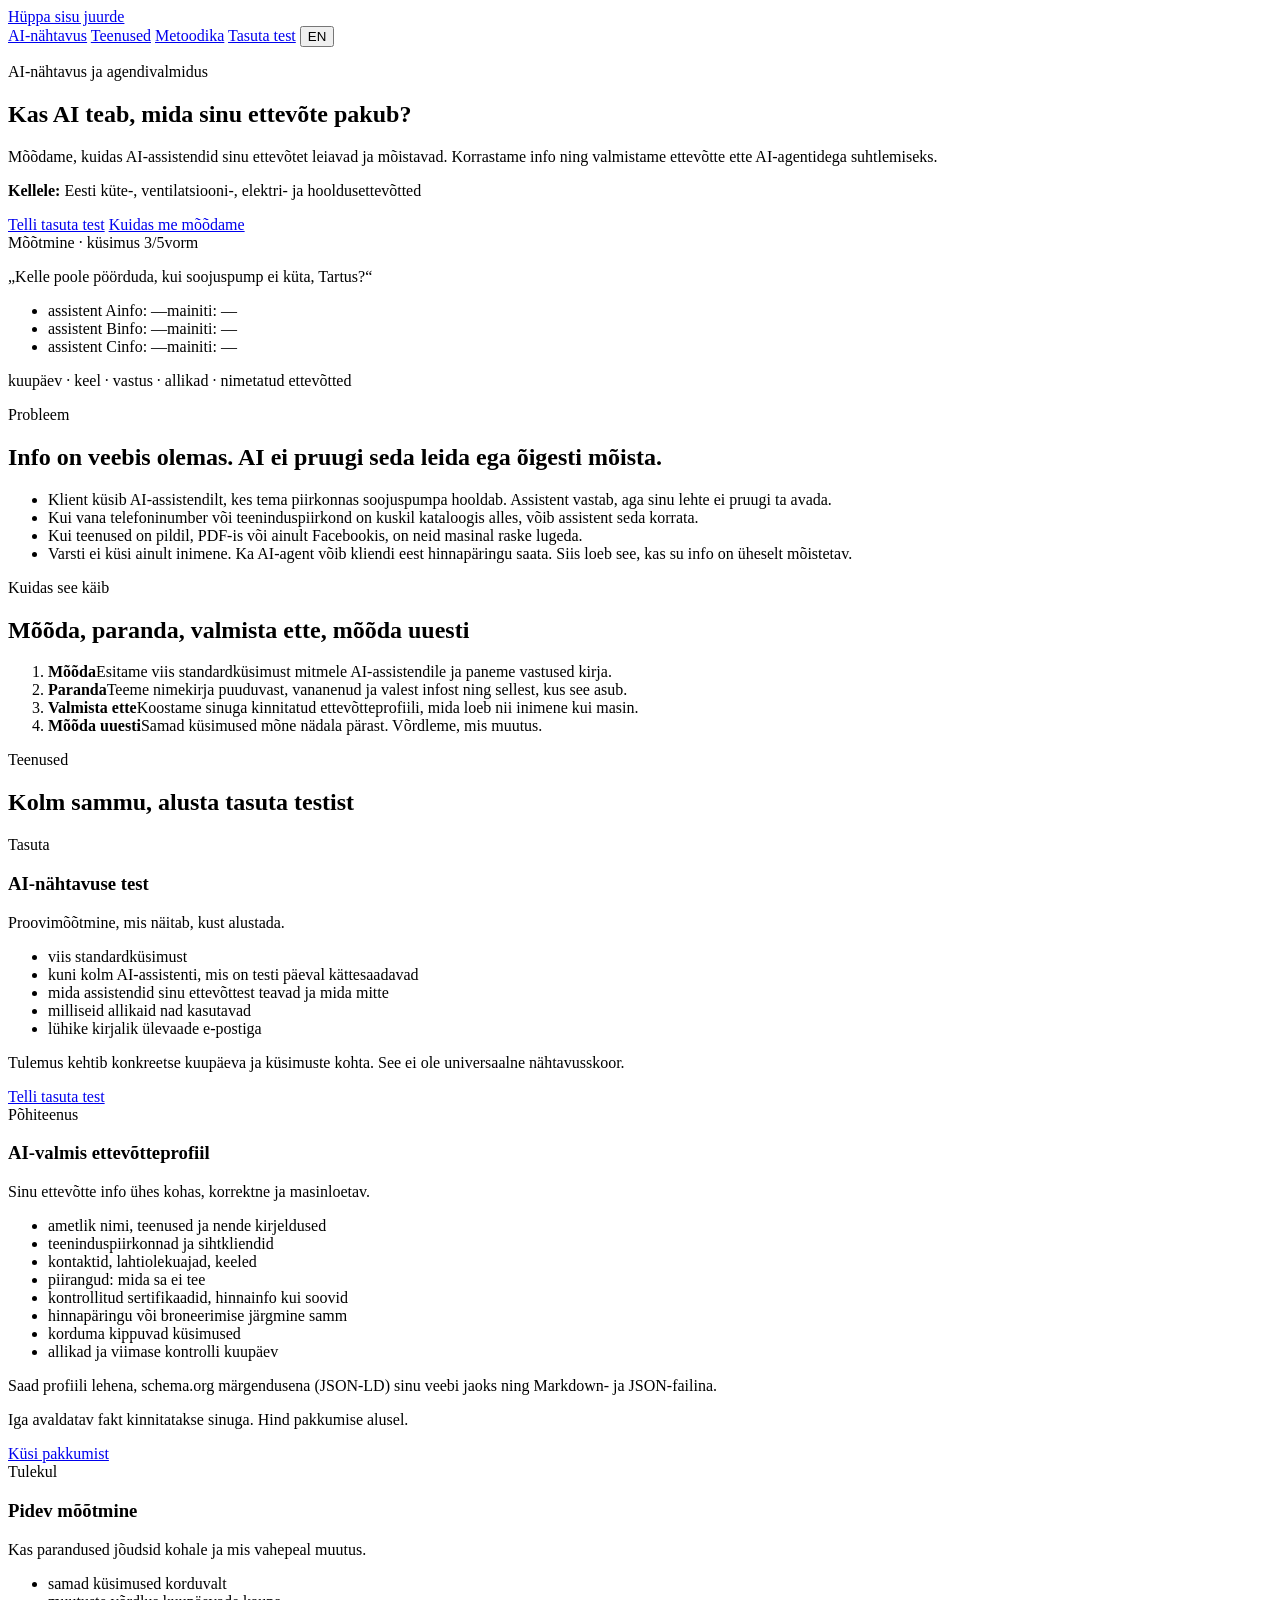
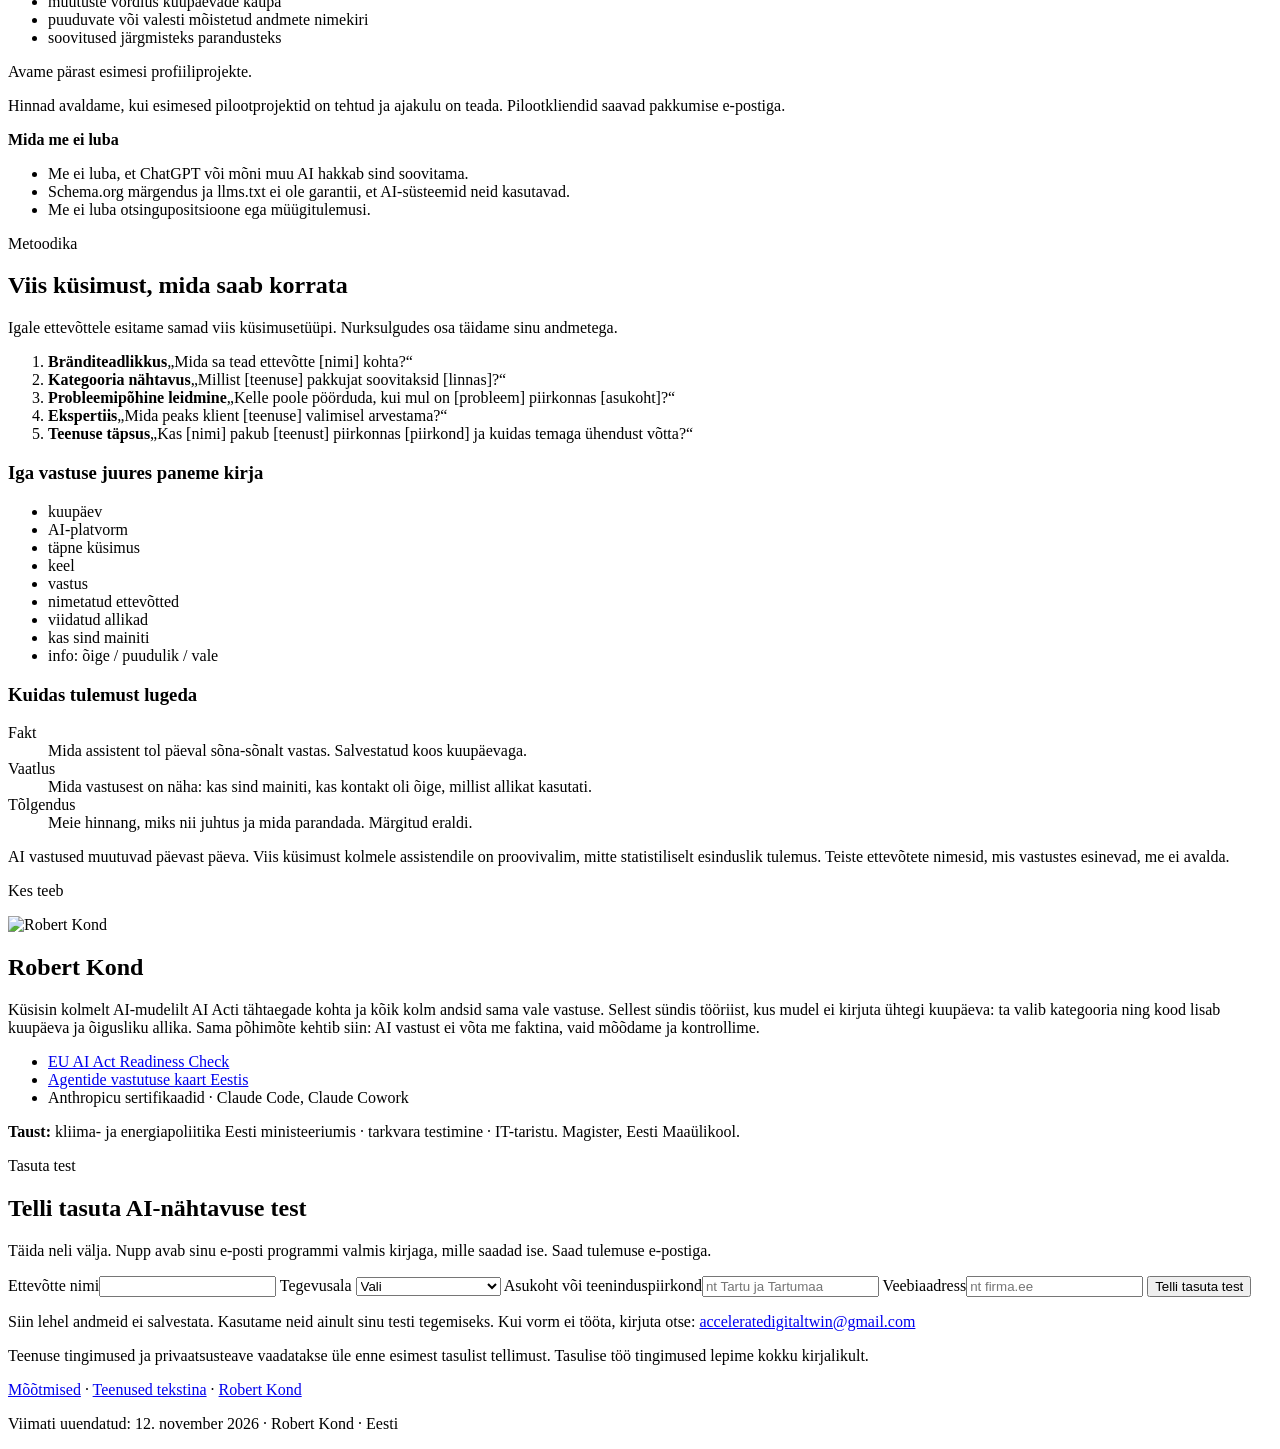
==== index.html @ 6b912e77 "feat: AI visibility service page as a standalone site, ET default + EN Co-Authored-By: Claude Opus 5" ====
<!DOCTYPE html>
<html lang="et" data-default-lang="et">
<head>
<meta charset="utf-8">
<meta name="viewport" content="width=device-width, initial-scale=1, viewport-fit=cover">
<title>AI-nähtavus · Kas AI teab, mida sinu ettevõte pakub?</title>
<meta name="description" content="Kas AI teab, mida sinu ettevõte pakub? Mõõdame, kuidas AI-assistendid sinu ettevõtet leiavad ja mõistavad, korrastame info ja valmistame ettevõtte ette AI-agentidega suhtlemiseks. Tasuta test Eesti tehniliste teenuste ettevõtetele.">
<meta property="og:title" content="Kas AI teab, mida sinu ettevõte pakub?">
<meta property="og:description" content="AI-nähtavuse tasuta test, AI-valmis ettevõtteprofiil ja pidev mõõtmine. Eesti küte-, ventilatsiooni-, elektri- ja hooldusettevõtetele.">
<meta property="og:type" content="website">
<meta property="og:url" content="https://rkcd.github.io/ai-nahtavus/">
<meta property="og:image" content="https://rkcd.github.io/ai-nahtavus/og-image.jpg">
<meta property="og:image:width" content="1200">
<meta property="og:image:height" content="630">
<meta property="og:image:alt" content="Robert Kond">
<meta name="twitter:card" content="summary_large_image">
<meta name="theme-color" content="#0A0F1C">
<link rel="canonical" href="https://rkcd.github.io/ai-nahtavus/">
<link rel="alternate" hreflang="et" href="https://rkcd.github.io/ai-nahtavus/">
<link rel="alternate" hreflang="en" href="https://rkcd.github.io/ai-nahtavus/?lang=en">
<link rel="preconnect" href="https://fonts.googleapis.com">
<link rel="preconnect" href="https://fonts.gstatic.com" crossorigin>
<link rel="stylesheet" href="https://fonts.googleapis.com/css2?family=Fraunces:ital,wght@0,600;1,500&family=IBM+Plex+Mono:wght@400;500&family=Source+Sans+3:wght@400;600&display=swap">
<link rel="stylesheet" href="site.css">
<!-- Structured data: only what is visible on this page. No prices except the free test, no ratings, no clients. -->
<script type="application/ld+json">
{
  "@context": "https://schema.org",
  "@graph": [
    {
      "@type": "Person",
      "@id": "https://rkcd.github.io/robertkond.github.io/#robert",
      "name": "Robert Kond",
      "url": "https://rkcd.github.io/robertkond.github.io/",
      "image": "https://rkcd.github.io/robertkond.github.io/robert-avatar.jpg",
      "email": "mailto:acceleratedigitaltwin@gmail.com",
      "address": { "@type": "PostalAddress", "addressCountry": "EE" },
      "alumniOf": { "@type": "CollegeOrUniversity", "name": "Eesti Maaülikool" }
    },
    {
      "@type": "ProfessionalService",
      "@id": "https://rkcd.github.io/ai-nahtavus/#service",
      "name": "AI-nähtavus ja agendivalmidus",
      "alternateName": "AI Visibility & Agent Readiness",
      "description": "Mõõdame, kuidas AI-assistendid ettevõtet leiavad ja mõistavad, korrastame ettevõtte info ning koostame inimesele ja masinale loetava ettevõtteprofiili.",
      "url": "https://rkcd.github.io/ai-nahtavus/",
      "image": "https://rkcd.github.io/ai-nahtavus/og-image.jpg",
      "email": "mailto:acceleratedigitaltwin@gmail.com",
      "founder": { "@id": "https://rkcd.github.io/robertkond.github.io/#robert" },
      "address": { "@type": "PostalAddress", "addressCountry": "EE" },
      "areaServed": { "@type": "Country", "name": "Estonia" },
      "knowsLanguage": ["et", "en"],
      "hasOfferCatalog": {
        "@type": "OfferCatalog",
        "name": "AI-nähtavuse teenused",
        "itemListElement": [
          {
            "@type": "Offer",
            "name": "Tasuta AI-nähtavuse test",
            "description": "Viis standardküsimust kuni kolmele AI-assistendile ja lühike ülevaade: mida assistendid ettevõtte kohta teavad, mida ei tea ja milliseid allikaid kasutavad.",
            "price": "0",
            "priceCurrency": "EUR",
            "itemOffered": { "@type": "Service", "name": "AI-nähtavuse test", "audience": { "@type": "BusinessAudience", "audienceType": "Eesti küte-, ventilatsiooni-, elektri- ja hooldusettevõtted" } }
          },
          {
            "@type": "Offer",
            "name": "AI-valmis ettevõtteprofiil",
            "description": "Ettevõtte kinnitatud andmetest koostatud profiil inimesele loetava lehena, schema.org JSON-LD märgendusena ning Markdown- ja JSON-failina. Hind pakkumise alusel.",
            "itemOffered": { "@type": "Service", "name": "AI-valmis ettevõtteprofiil", "audience": { "@type": "BusinessAudience", "audienceType": "Eesti küte-, ventilatsiooni-, elektri- ja hooldusettevõtted" } }
          },
          {
            "@type": "Offer",
            "name": "Pidev mõõtmine",
            "description": "Samade küsimuste korduv esitamine, muutuste võrdlus, puuduvate või valesti mõistetud andmete nimekiri ja soovitused. Tulekul.",
            "itemOffered": { "@type": "Service", "name": "AI-nähtavuse pidev mõõtmine", "audience": { "@type": "BusinessAudience", "audienceType": "Eesti küte-, ventilatsiooni-, elektri- ja hooldusettevõtted" } }
          }
        ]
      }
    }
  ]
}
</script>
</head>
<body>
<div class="stars-static" aria-hidden="true"></div>

<!-- ================= EESTI (vaikimisi) ================= -->
<div class="page" data-lang="et" lang="et">
<a class="skip-link" href="#main-et">Hüppa sisu juurde</a>
<header class="site-head">
  <div class="wrap">
    <a class="site-name" href="./"><span class="mark" aria-hidden="true"></span>AI-nähtavus</a>
    <span class="head-right">
      <a class="head-link soft" href="#teenused-et">Teenused</a>
      <a class="head-link soft" href="#metoodika-et">Metoodika</a>
      <a class="head-link" href="#test-et">Tasuta test</a>
      <button class="lang-btn" type="button" data-set="en" aria-label="Switch to English">EN</button>
    </span>
  </div>
</header>

<main id="main-et">
  <section class="hero svc-hero" aria-labelledby="h1-et">
    <div class="wrap">
      <p class="kicker">AI-nähtavus ja agendivalmidus</p>
      <h1 id="h1-et" class="ask">Kas AI teab, mida sinu ettevõte pakub?</h1>
      <p class="lead">Mõõdame, kuidas AI-assistendid sinu ettevõtet leiavad ja mõistavad. Korrastame info ning valmistame ettevõtte ette AI-agentidega suhtlemiseks.</p>
      <p class="for-whom"><b>Kellele:</b> Eesti küte-, ventilatsiooni-, elektri- ja hooldusettevõtted</p>
      <div class="cta-row">
        <a class="btn btn-gold" href="#test-et">Telli tasuta test</a>
        <a class="btn btn-ghost" href="#metoodika-et">Kuidas me mõõdame</a>
      </div>
      <div class="probe" role="img" aria-label="Mõõtmise vorm: üks küsimus, kolm assistenti, tulemused täidetakse testi käigus">
        <div class="probe-h"><span>Mõõtmine · küsimus 3/5</span><span>vorm</span></div>
        <p class="probe-q">„Kelle poole pöörduda, kui soojuspump ei küta, Tartus?“</p>
        <ul class="probe-rows">
          <li><span>assistent A</span><span class="x">info: —</span><span class="v">mainiti: —</span></li>
          <li><span>assistent B</span><span class="x">info: —</span><span class="v">mainiti: —</span></li>
          <li><span>assistent C</span><span class="x">info: —</span><span class="v">mainiti: —</span></li>
        </ul>
        <p class="probe-f">kuupäev · keel · vastus · allikad · nimetatud ettevõtted</p>
      </div>
    </div>
  </section>

  <section class="block" id="probleem-et" aria-labelledby="h-probleem-et">
    <div class="wrap">
      <p class="kicker">Probleem</p>
      <h2 id="h-probleem-et">Info on veebis olemas. AI ei pruugi seda leida ega õigesti mõista.</h2>
      <ul class="problem">
        <li>Klient küsib AI-assistendilt, kes tema piirkonnas soojuspumpa hooldab. Assistent vastab, aga sinu lehte ei pruugi ta avada.</li>
        <li>Kui vana telefoninumber või teeninduspiirkond on kuskil kataloogis alles, võib assistent seda korrata.</li>
        <li>Kui teenused on pildil, PDF-is või ainult Facebookis, on neid masinal raske lugeda.</li>
        <li>Varsti ei küsi ainult inimene. Ka AI-agent võib kliendi eest hinnapäringu saata. Siis loeb see, kas su info on üheselt mõistetav.</li>
      </ul>
    </div>
  </section>

  <section class="block" id="tooviis-et" aria-labelledby="h-tooviis-et">
    <div class="wrap">
      <p class="kicker">Kuidas see käib</p>
      <h2 id="h-tooviis-et">Mõõda, paranda, valmista ette, mõõda uuesti</h2>
      <ol class="steps">
        <li><b>Mõõda</b><span>Esitame viis standardküsimust mitmele AI-assistendile ja paneme vastused kirja.</span></li>
        <li><b>Paranda</b><span>Teeme nimekirja puuduvast, vananenud ja valest infost ning sellest, kus see asub.</span></li>
        <li><b>Valmista ette</b><span>Koostame sinuga kinnitatud ettevõtteprofiili, mida loeb nii inimene kui masin.</span></li>
        <li><b>Mõõda uuesti</b><span>Samad küsimused mõne nädala pärast. Võrdleme, mis muutus.</span></li>
      </ol>
    </div>
  </section>

  <section class="block wide" id="teenused-et" aria-labelledby="h-teenused-et">
    <div class="wrap">
      <p class="kicker">Teenused</p>
      <h2 id="h-teenused-et">Kolm sammu, alusta tasuta testist</h2>
      <div class="tiers">
        <article class="tier">
          <span class="tag free">Tasuta</span>
          <h3>AI-nähtavuse test</h3>
          <p>Proovimõõtmine, mis näitab, kust alustada.</p>
          <ul class="ticks">
            <li>viis standardküsimust</li>
            <li>kuni kolm AI-assistenti, mis on testi päeval kättesaadavad</li>
            <li>mida assistendid sinu ettevõttest teavad ja mida mitte</li>
            <li>milliseid allikaid nad kasutavad</li>
            <li>lühike kirjalik ülevaade e-postiga</li>
          </ul>
          <p class="note">Tulemus kehtib konkreetse kuupäeva ja küsimuste kohta. See ei ole universaalne nähtavusskoor.</p>
          <a class="btn btn-gold" href="#test-et">Telli tasuta test</a>
        </article>
        <article class="tier main">
          <span class="tag core">Põhiteenus</span>
          <h3>AI-valmis ettevõtteprofiil</h3>
          <p>Sinu ettevõtte info ühes kohas, korrektne ja masinloetav.</p>
          <ul class="ticks">
            <li>ametlik nimi, teenused ja nende kirjeldused</li>
            <li>teeninduspiirkonnad ja sihtkliendid</li>
            <li>kontaktid, lahtiolekuajad, keeled</li>
            <li>piirangud: mida sa ei tee</li>
            <li>kontrollitud sertifikaadid, hinnainfo kui soovid</li>
            <li>hinnapäringu või broneerimise järgmine samm</li>
            <li>korduma kippuvad küsimused</li>
            <li>allikad ja viimase kontrolli kuupäev</li>
          </ul>
          <p>Saad profiili lehena, schema.org märgendusena (JSON-LD) sinu veebi jaoks ning Markdown- ja JSON-failina.</p>
          <p class="note">Iga avaldatav fakt kinnitatakse sinuga. Hind pakkumise alusel.</p>
          <a class="btn btn-ghost" href="mailto:acceleratedigitaltwin@gmail.com?subject=AI-valmis%20ettev%C3%B5tteprofiil">Küsi pakkumist</a>
        </article>
        <article class="tier">
          <span class="tag">Tulekul</span>
          <h3>Pidev mõõtmine</h3>
          <p>Kas parandused jõudsid kohale ja mis vahepeal muutus.</p>
          <ul class="ticks">
            <li>samad küsimused korduvalt</li>
            <li>muutuste võrdlus kuupäevade kaupa</li>
            <li>puuduvate või valesti mõistetud andmete nimekiri</li>
            <li>soovitused järgmisteks parandusteks</li>
          </ul>
          <p class="note">Avame pärast esimesi profiiliprojekte.</p>
        </article>
      </div>
      <p class="fine">Hinnad avaldame, kui esimesed pilootprojektid on tehtud ja ajakulu on teada. Pilootkliendid saavad pakkumise e-postiga.</p>
      <div class="limits">
        <b class="label">Mida me ei luba</b>
        <ul>
          <li>Me ei luba, et ChatGPT või mõni muu AI hakkab sind soovitama.</li>
          <li>Schema.org märgendus ja llms.txt ei ole garantii, et AI-süsteemid neid kasutavad.</li>
          <li>Me ei luba otsingupositsioone ega müügitulemusi.</li>
        </ul>
      </div>
    </div>
  </section>

  <section class="block" id="metoodika-et" aria-labelledby="h-metoodika-et">
    <div class="wrap">
      <p class="kicker">Metoodika</p>
      <h2 id="h-metoodika-et">Viis küsimust, mida saab korrata</h2>
      <p class="section-lead">Igale ettevõttele esitame samad viis küsimusetüüpi. Nurksulgudes osa täidame sinu andmetega.</p>
      <ol class="qlist">
        <li><b>Bränditeadlikkus</b><q>Mida sa tead ettevõtte [nimi] kohta?</q></li>
        <li><b>Kategooria nähtavus</b><q>Millist [teenuse] pakkujat soovitaksid [linnas]?</q></li>
        <li><b>Probleemipõhine leidmine</b><q>Kelle poole pöörduda, kui mul on [probleem] piirkonnas [asukoht]?</q></li>
        <li><b>Ekspertiis</b><q>Mida peaks klient [teenuse] valimisel arvestama?</q></li>
        <li><b>Teenuse täpsus</b><q>Kas [nimi] pakub [teenust] piirkonnas [piirkond] ja kuidas temaga ühendust võtta?</q></li>
      </ol>
      <h3 class="h3">Iga vastuse juures paneme kirja</h3>
      <ul class="fields">
        <li>kuupäev</li><li>AI-platvorm</li><li>täpne küsimus</li><li>keel</li><li>vastus</li>
        <li>nimetatud ettevõtted</li><li>viidatud allikad</li><li>kas sind mainiti</li><li>info: õige / puudulik / vale</li>
      </ul>
      <h3 class="h3">Kuidas tulemust lugeda</h3>
      <dl class="kinds">
        <div><dt class="label">Fakt</dt><dd>Mida assistent tol päeval sõna-sõnalt vastas. Salvestatud koos kuupäevaga.</dd></div>
        <div><dt class="label">Vaatlus</dt><dd>Mida vastusest on näha: kas sind mainiti, kas kontakt oli õige, millist allikat kasutati.</dd></div>
        <div><dt class="label">Tõlgendus</dt><dd>Meie hinnang, miks nii juhtus ja mida parandada. Märgitud eraldi.</dd></div>
      </dl>
      <p class="fine">AI vastused muutuvad päevast päeva. Viis küsimust kolmele assistendile on proovivalim, mitte statistiliselt esinduslik tulemus. Teiste ettevõtete nimesid, mis vastustes esinevad, me ei avalda.</p>
    </div>
  </section>

  <section class="block" id="kes-et" aria-labelledby="h-kes-et">
    <div class="wrap">
      <p class="kicker">Kes teeb</p>
      <div class="who">
        <img class="portrait" src="robert-avatar.jpg" alt="Robert Kond" width="72" height="72">
        <div>
          <h2 id="h-kes-et">Robert Kond</h2>
          <p>Küsisin kolmelt AI-mudelilt AI Acti tähtaegade kohta ja kõik kolm andsid sama vale vastuse. Sellest sündis tööriist, kus mudel ei kirjuta ühtegi kuupäeva: ta valib kategooria ning kood lisab kuupäeva ja õigusliku allika. Sama põhimõte kehtib siin: AI vastust ei võta me faktina, vaid mõõdame ja kontrollime.</p>
          <ul class="ticks">
            <li><a href="https://eu-ai-act-checker.onrender.com">EU AI Act Readiness Check</a></li>
            <li><a href="https://rkcd.github.io/agentide-vastutus/">Agentide vastutuse kaart Eestis</a></li>
            <li>Anthropicu sertifikaadid · Claude Code, Claude Cowork</li>
          </ul>
          <p class="bg-line"><b>Taust:</b> kliima- ja energiapoliitika Eesti ministeeriumis · tarkvara testimine · IT-taristu. Magister, Eesti Maaülikool.</p>
        </div>
      </div>
    </div>
  </section>

  <section class="block contact" id="test-et" aria-labelledby="h-test-et">
    <div class="wrap">
      <p class="kicker">Tasuta test</p>
      <h2 id="h-test-et">Telli tasuta AI-nähtavuse test</h2>
      <p class="lead">Täida neli välja. Nupp avab sinu e-posti programmi valmis kirjaga, mille saadad ise. Saad tulemuse e-postiga.</p>
      <form class="order" action="mailto:acceleratedigitaltwin@gmail.com" method="post" enctype="text/plain"
            data-subject="Tasuta AI-nähtavuse test"
            data-intro="Tere, soovin tasuta AI-nähtavuse testi."
            data-sent="Kiri on e-posti programmis valmis. Saada see sealt ära.">
        <label>Ettevõtte nimi<input name="ettevote" data-label="Ettevõte" required autocomplete="organization"></label>
        <label>Tegevusala
          <select name="tegevusala" data-label="Tegevusala" required>
            <option value="">Vali</option>
            <option>Küte</option><option>Ventilatsioon</option><option>Elekter</option><option>Hooldus</option><option>Muu tehniline teenus</option>
          </select>
        </label>
        <label>Asukoht või teeninduspiirkond<input name="asukoht" data-label="Asukoht" required placeholder="nt Tartu ja Tartumaa"></label>
        <label>Veebiaadress<input name="veeb" data-label="Veeb" type="text" inputmode="url" required placeholder="nt firma.ee" autocomplete="url"></label>
        <button class="btn btn-gold" type="submit">Telli tasuta test</button>
        <p class="order-status" role="status" aria-live="polite"></p>
        <p class="order-note">Siin lehel andmeid ei salvestata. Kasutame neid ainult sinu testi tegemiseks. Kui vorm ei tööta, kirjuta otse: <a href="mailto:acceleratedigitaltwin@gmail.com?subject=Tasuta%20AI-n%C3%A4htavuse%20test&amp;body=Ettev%C3%B5te%3A%20%0ATegevusala%3A%20%0AAsukoht%3A%20%0AVeeb%3A%20">acceleratedigitaltwin@gmail.com</a></p>
      </form>
    </div>
  </section>
</main>

<footer class="site-foot">
  <div class="wrap">
    <p>Teenuse tingimused ja privaatsusteave vaadatakse üle enne esimest tasulist tellimust. Tasulise töö tingimused lepime kokku kirjalikult.</p>
    <p><a href="blog/">Mõõtmised</a> · <a href="teenused.md">Teenused tekstina</a> · <a href="https://rkcd.github.io/robertkond.github.io/?lang=et">Robert Kond</a></p>
    <p>Viimati uuendatud: 12. november 2026 · Robert Kond · Eesti</p>
  </div>
</footer>
</div>

<!-- ================= ENGLISH ================= -->
<div class="page" data-lang="en" lang="en" hidden>
<a class="skip-link" href="#main-en">Skip to content</a>
<header class="site-head">
  <div class="wrap">
    <a class="site-name" href="./?lang=en"><span class="mark" aria-hidden="true"></span>AI Visibility</a>
    <span class="head-right">
      <a class="head-link soft" href="#services-en">Services</a>
      <a class="head-link soft" href="#method-en">Method</a>
      <a class="head-link" href="#test-en">Free test</a>
      <button class="lang-btn" type="button" data-set="et" aria-label="Vaheta eesti keelde">ET</button>
    </span>
  </div>
</header>

<main id="main-en">
  <section class="hero svc-hero" aria-labelledby="h1-en">
    <div class="wrap">
      <p class="kicker">AI Visibility &amp; Agent Readiness</p>
      <h1 id="h1-en" class="ask">Does AI know what your company offers?</h1>
      <p class="lead">We measure how AI assistants find and understand your company. We put your information in order and prepare your company for dealing with AI agents.</p>
      <p class="for-whom"><b>For:</b> heating, ventilation, electrical and maintenance companies in Estonia</p>
      <div class="cta-row">
        <a class="btn btn-gold" href="#test-en">Order a free test</a>
        <a class="btn btn-ghost" href="#method-en">How we measure</a>
      </div>
      <div class="probe" role="img" aria-label="Measurement form: one question, three assistants, results are filled in during the test">
        <div class="probe-h"><span>Measurement · question 3/5</span><span>form</span></div>
        <p class="probe-q">“Who should I call if my heat pump isn’t heating, in Tartu?”</p>
        <ul class="probe-rows">
          <li><span>assistant A</span><span class="x">info: —</span><span class="v">mentioned: —</span></li>
          <li><span>assistant B</span><span class="x">info: —</span><span class="v">mentioned: —</span></li>
          <li><span>assistant C</span><span class="x">info: —</span><span class="v">mentioned: —</span></li>
        </ul>
        <p class="probe-f">date · language · answer · sources · companies named</p>
      </div>
    </div>
  </section>

  <section class="block" id="problem-en" aria-labelledby="h-problem-en">
    <div class="wrap">
      <p class="kicker">The problem</p>
      <h2 id="h-problem-en">Your information is online. AI may still not find it or understand it.</h2>
      <ul class="problem">
        <li>A customer asks an AI assistant who services heat pumps in their area. The assistant answers, but it may never open your website.</li>
        <li>If an old phone number or service area is still listed in some directory, the assistant may repeat it.</li>
        <li>If your services are in an image, a PDF or only on Facebook, a machine has a hard time reading them.</li>
        <li>Soon it won’t only be people asking. An AI agent may send a quote request on a customer’s behalf. Then it matters whether your information is unambiguous.</li>
      </ul>
    </div>
  </section>

  <section class="block" id="how-en" aria-labelledby="h-how-en">
    <div class="wrap">
      <p class="kicker">How it works</p>
      <h2 id="h-how-en">Measure, fix, prepare, measure again</h2>
      <ol class="steps">
        <li><b>Measure</b><span>We ask several AI assistants five standard questions and record the answers.</span></li>
        <li><b>Fix</b><span>We list what is missing, outdated or wrong, and where it lives.</span></li>
        <li><b>Prepare</b><span>We build a company profile confirmed by you, readable by people and machines.</span></li>
        <li><b>Measure again</b><span>The same questions a few weeks later. We compare what changed.</span></li>
      </ol>
    </div>
  </section>

  <section class="block wide" id="services-en" aria-labelledby="h-services-en">
    <div class="wrap">
      <p class="kicker">Services</p>
      <h2 id="h-services-en">Three steps, starting with a free test</h2>
      <div class="tiers">
        <article class="tier">
          <span class="tag free">Free</span>
          <h3>AI visibility test</h3>
          <p>A sample measurement that shows where to start.</p>
          <ul class="ticks">
            <li>five standard questions</li>
            <li>up to three AI assistants available on the day of the test</li>
            <li>what the assistants know about your company, and what they don’t</li>
            <li>which sources they use</li>
            <li>a short written summary by email</li>
          </ul>
          <p class="note">The result applies to a specific date and set of questions. It is not a universal visibility score.</p>
          <a class="btn btn-gold" href="#test-en">Order a free test</a>
        </article>
        <article class="tier main">
          <span class="tag core">Core service</span>
          <h3>AI-ready company profile</h3>
          <p>Your company information in one place, correct and machine-readable.</p>
          <ul class="ticks">
            <li>official name, services and their descriptions</li>
            <li>service areas and target customers</li>
            <li>contacts, opening hours, languages</li>
            <li>limits: what you don’t do</li>
            <li>verified certificates, price information if you want it</li>
            <li>the next step for a quote or booking</li>
            <li>frequently asked questions</li>
            <li>sources and the date last checked</li>
          </ul>
          <p>You get the profile as a page, as schema.org markup (JSON-LD) for your website, and as Markdown and JSON files.</p>
          <p class="note">Every fact that gets published is confirmed with you. Price on request.</p>
          <a class="btn btn-ghost" href="mailto:acceleratedigitaltwin@gmail.com?subject=AI-ready%20company%20profile">Ask for a quote</a>
        </article>
        <article class="tier">
          <span class="tag">Coming</span>
          <h3>Ongoing measurement</h3>
          <p>Whether the fixes landed and what changed in the meantime.</p>
          <ul class="ticks">
            <li>the same questions, repeated</li>
            <li>changes compared by date</li>
            <li>a list of missing or misunderstood data</li>
            <li>recommendations for the next fixes</li>
          </ul>
          <p class="note">Opens after the first profile projects.</p>
        </article>
      </div>
      <p class="fine">We will publish prices once the first pilot projects are done and the time it takes is known. Pilot clients get a quote by email.</p>
      <div class="limits">
        <b class="label">What we don’t promise</b>
        <ul>
          <li>We don’t promise that ChatGPT or any other AI will start recommending you.</li>
          <li>Schema.org markup and llms.txt are no guarantee that AI systems will use them.</li>
          <li>We don’t promise search rankings or sales results.</li>
        </ul>
      </div>
    </div>
  </section>

  <section class="block" id="method-en" aria-labelledby="h-method-en">
    <div class="wrap">
      <p class="kicker">Method</p>
      <h2 id="h-method-en">Five questions you can repeat</h2>
      <p class="section-lead">Every company gets the same five types of question. We fill in the parts in brackets with your details.</p>
      <ol class="qlist">
        <li><b>Brand awareness</b><q>What do you know about the company [name]?</q></li>
        <li><b>Category visibility</b><q>Which [service] provider would you recommend in [city]?</q></li>
        <li><b>Problem-led discovery</b><q>Who should I contact if I have [problem] in [location]?</q></li>
        <li><b>Expertise</b><q>What should a customer consider when choosing [service]?</q></li>
        <li><b>Service accuracy</b><q>Does [name] offer [service] in [area], and how do I contact them?</q></li>
      </ol>
      <h3 class="h3">For each answer we record</h3>
      <ul class="fields">
        <li>date</li><li>AI platform</li><li>exact question</li><li>language</li><li>answer</li>
        <li>companies named</li><li>sources cited</li><li>were you mentioned</li><li>info: correct / incomplete / wrong</li>
      </ul>
      <h3 class="h3">How to read the result</h3>
      <dl class="kinds">
        <div><dt class="label">Fact</dt><dd>What the assistant answered that day, word for word. Stored with the date.</dd></div>
        <div><dt class="label">Observation</dt><dd>What the answer shows: were you mentioned, was the contact right, which source was used.</dd></div>
        <div><dt class="label">Interpretation</dt><dd>Our view of why it happened and what to fix. Marked separately.</dd></div>
      </dl>
      <p class="fine">AI answers change from day to day. Five questions to three assistants is a sample, not a statistically representative result. We don’t publish the names of other companies that appear in the answers.</p>
    </div>
  </section>

  <section class="block" id="who-en" aria-labelledby="h-who-en">
    <div class="wrap">
      <p class="kicker">Who does the work</p>
      <div class="who">
        <img class="portrait" src="robert-avatar.jpg" alt="Robert Kond" width="72" height="72">
        <div>
          <h2 id="h-who-en">Robert Kond</h2>
          <p>I asked three AI models about the AI Act deadlines, and all three gave the same wrong answer. That led to a tool where the model never writes a date: it picks a category, and code adds the date and the legal source. The same principle applies here: we don’t take an AI answer as fact, we measure it and check it.</p>
          <ul class="ticks">
            <li><a href="https://eu-ai-act-checker.onrender.com">EU AI Act Readiness Check</a></li>
            <li><a href="https://rkcd.github.io/agentide-vastutus/">Agent liability map for Estonia</a> (in Estonian)</li>
            <li>Anthropic certificates · Claude Code, Claude Cowork</li>
          </ul>
          <p class="bg-line"><b>Background:</b> climate and energy policy at an Estonian ministry · software testing · IT infrastructure. MSc, Estonian University of Life Sciences.</p>
        </div>
      </div>
    </div>
  </section>

  <section class="block contact" id="test-en" aria-labelledby="h-test-en">
    <div class="wrap">
      <p class="kicker">Free test</p>
      <h2 id="h-test-en">Order a free AI visibility test</h2>
      <p class="lead">Fill in four fields. The button opens your email program with a ready message that you send yourself. You get the result by email.</p>
      <form class="order" action="mailto:acceleratedigitaltwin@gmail.com" method="post" enctype="text/plain"
            data-subject="Free AI visibility test"
            data-intro="Hello, I would like a free AI visibility test."
            data-sent="The message is ready in your email program. Send it from there.">
        <label>Company name<input name="company" data-label="Company" required autocomplete="organization"></label>
        <label>Field
          <select name="field" data-label="Field" required>
            <option value="">Choose</option>
            <option>Heating</option><option>Ventilation</option><option>Electrical</option><option>Maintenance</option><option>Other technical service</option>
          </select>
        </label>
        <label>Location or service area<input name="location" data-label="Location" required placeholder="e.g. Tartu and Tartu County"></label>
        <label>Website<input name="website" data-label="Website" type="text" inputmode="url" required placeholder="e.g. company.ee" autocomplete="url"></label>
        <button class="btn btn-gold" type="submit">Order a free test</button>
        <p class="order-status" role="status" aria-live="polite"></p>
        <p class="order-note">This page stores nothing. We use the details only to run your test. If the form doesn’t work, write directly: <a href="mailto:acceleratedigitaltwin@gmail.com?subject=Free%20AI%20visibility%20test&amp;body=Company%3A%20%0AField%3A%20%0ALocation%3A%20%0AWebsite%3A%20">acceleratedigitaltwin@gmail.com</a></p>
      </form>
    </div>
  </section>
</main>

<footer class="site-foot">
  <div class="wrap">
    <p>Terms of service and privacy information will be reviewed before the first paid order. Terms for paid work are agreed in writing.</p>
    <p><a href="blog/?lang=en">Measurements</a> · <a href="teenused.md">Services as text</a> · <a href="https://rkcd.github.io/robertkond.github.io/">Robert Kond</a></p>
    <p>Last updated: 12 November 2026 · Robert Kond · Estonia</p>
  </div>
</footer>
</div>

<script src="site.js"></script>
</body>
</html>
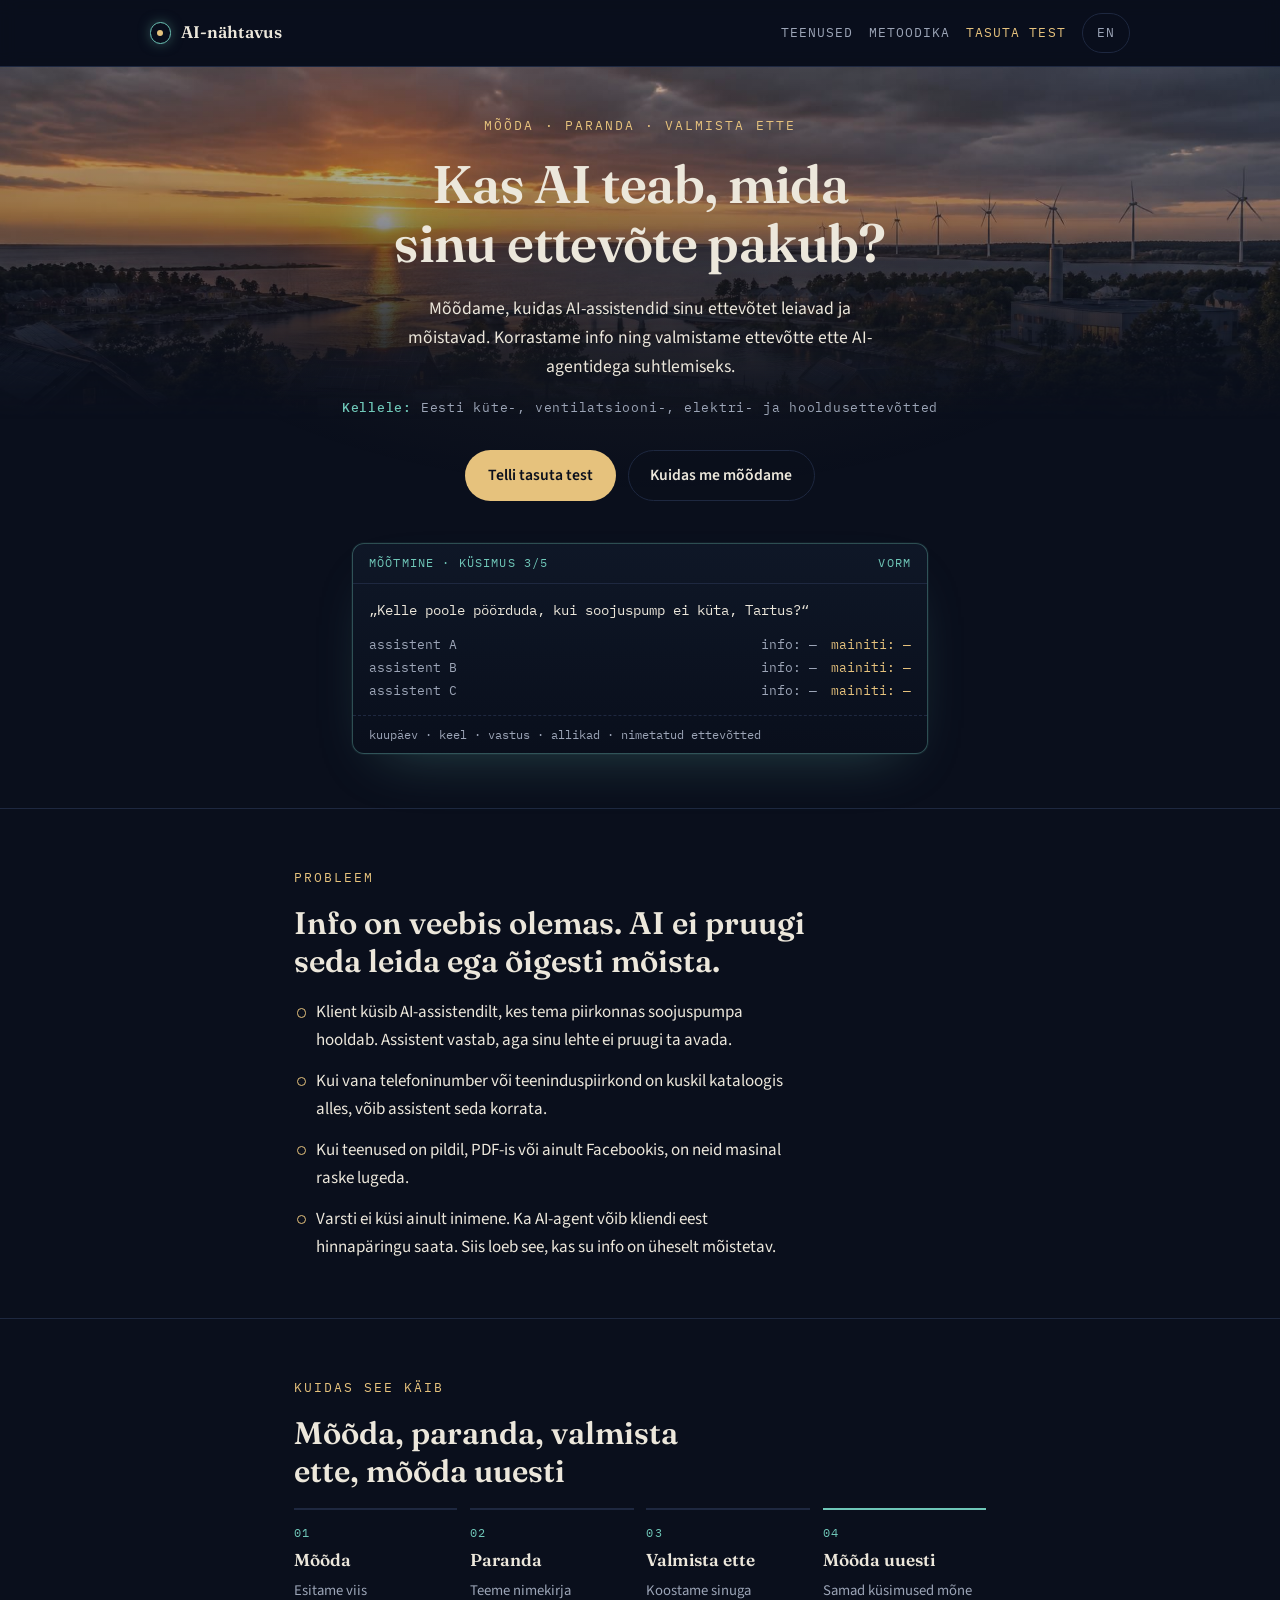
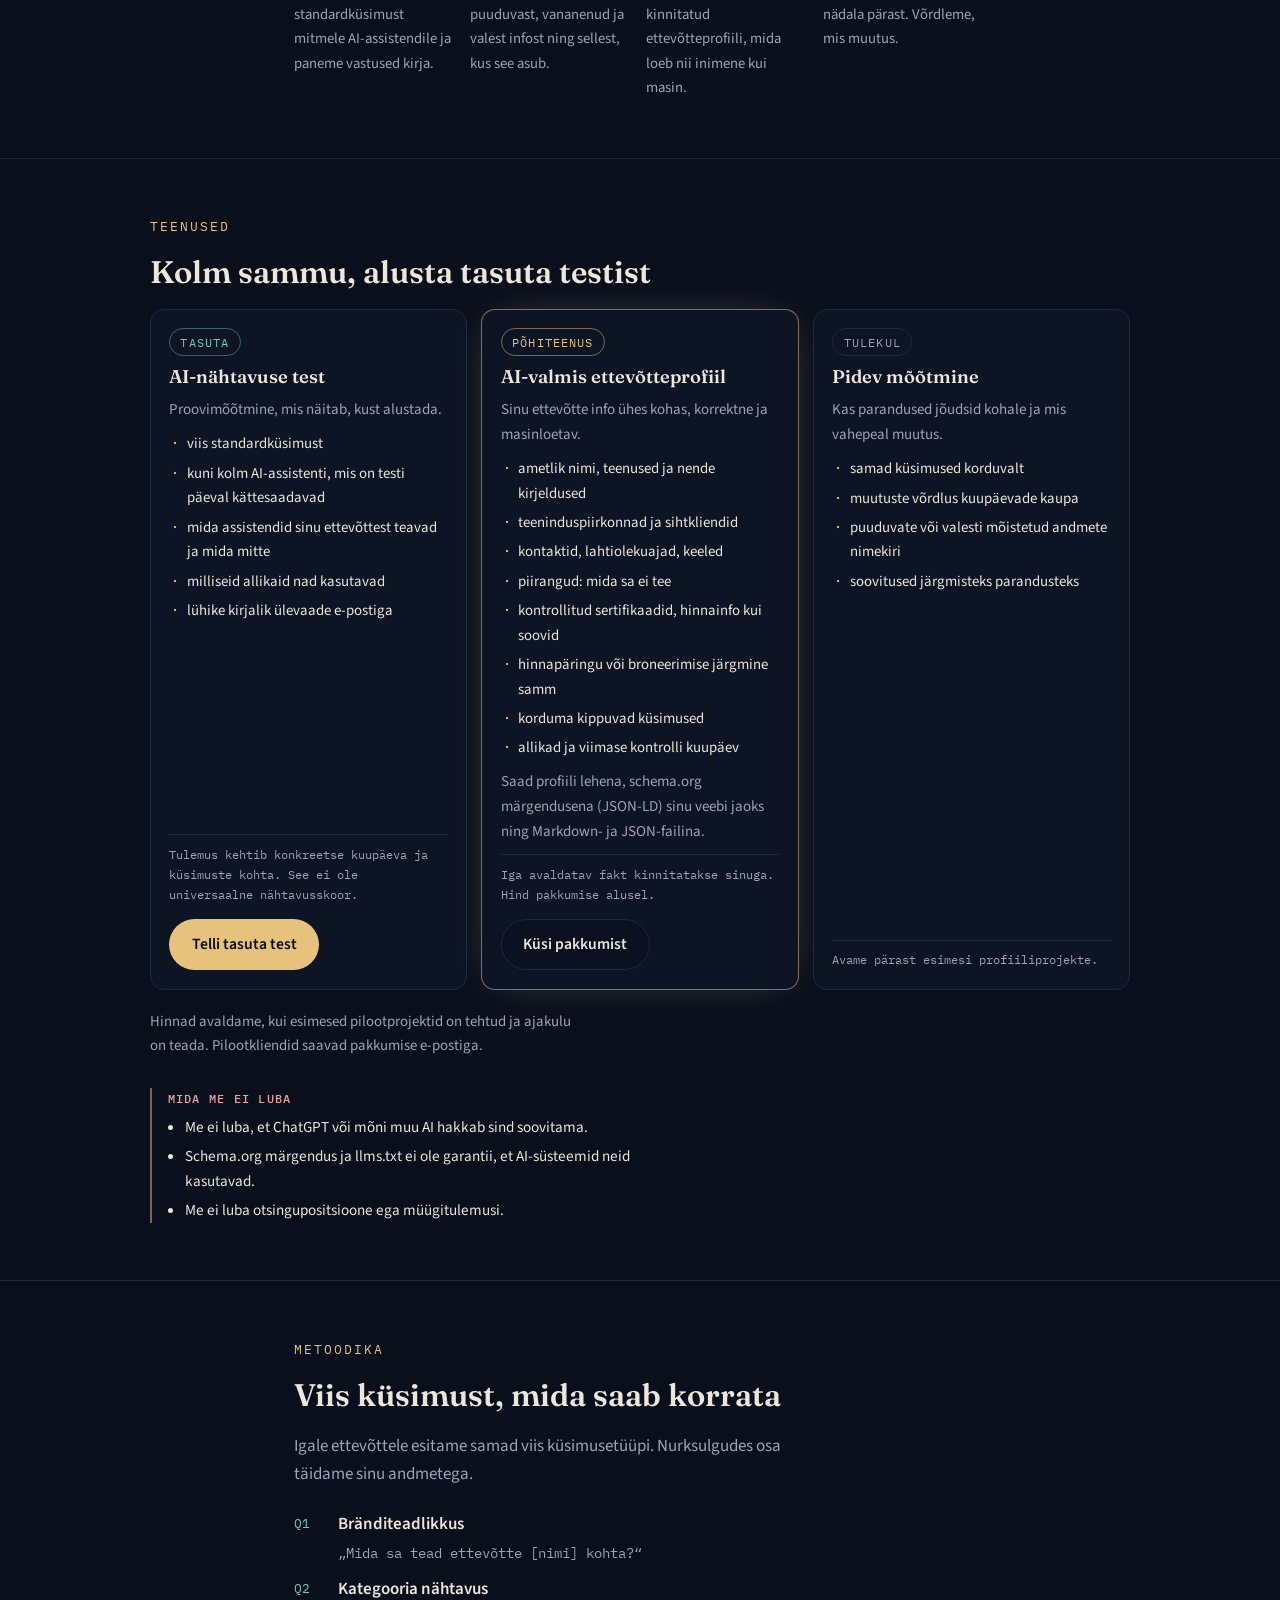
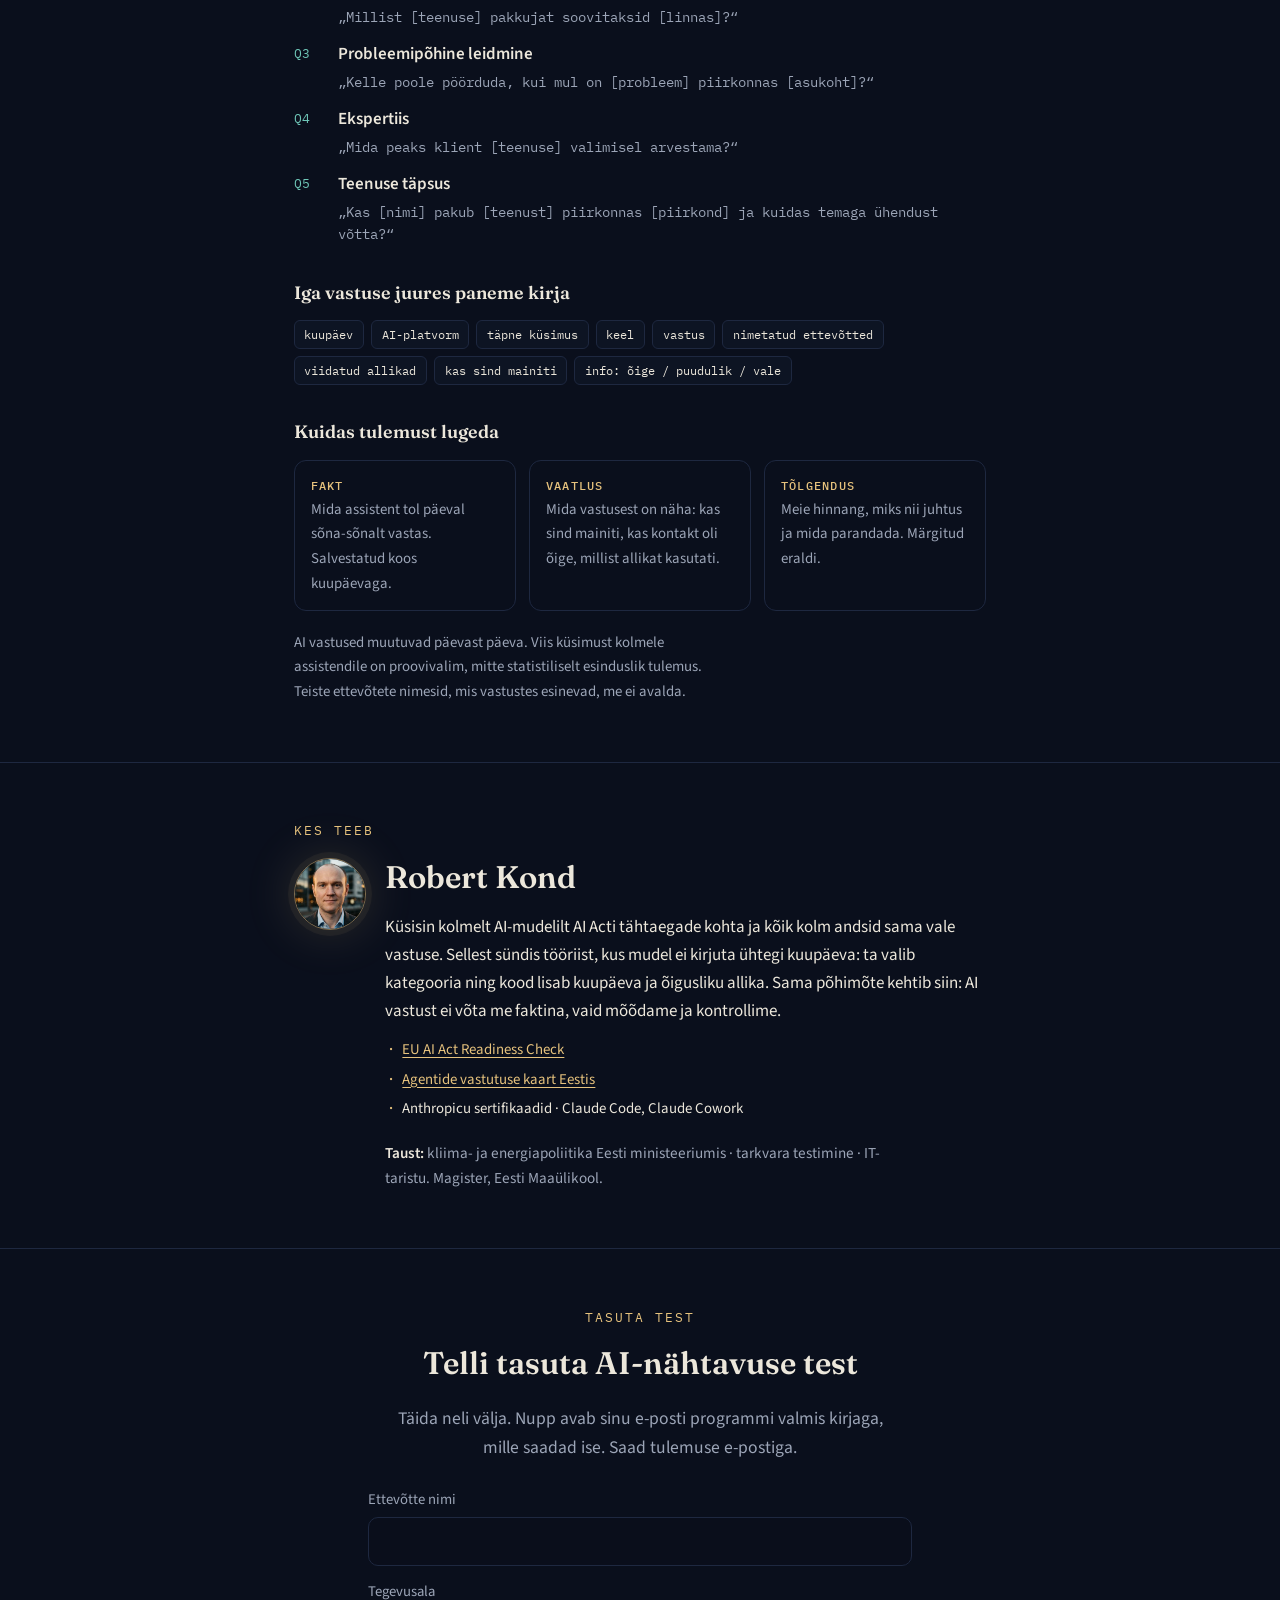
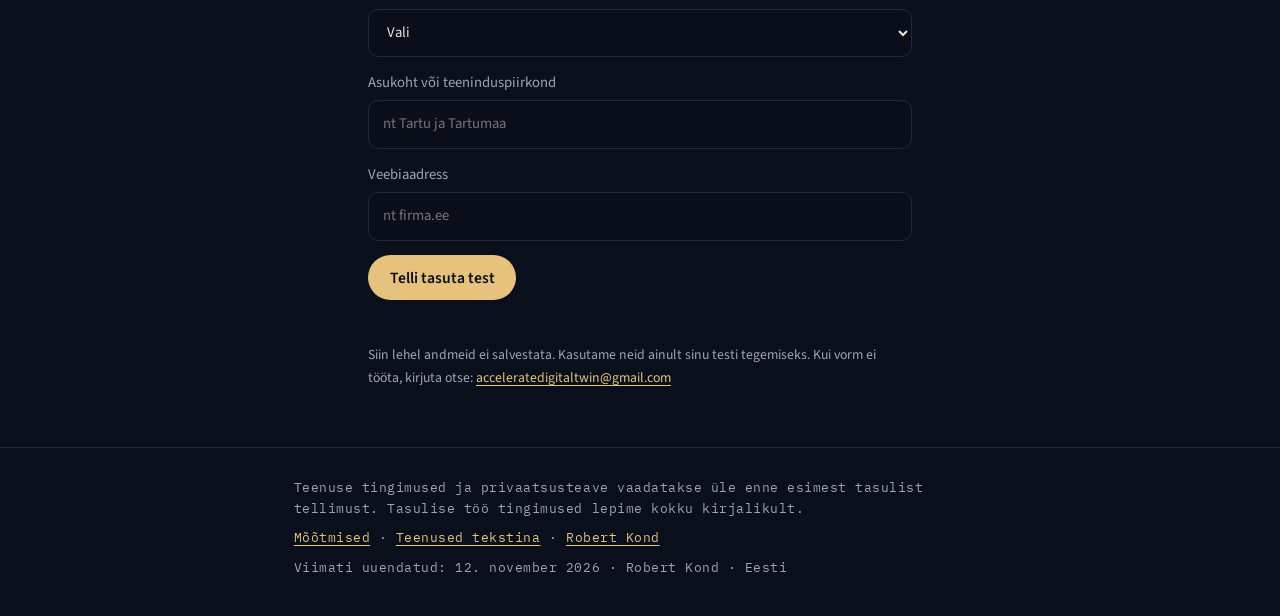
==== commit cdd15fb5: "fix: hero kicker no longer repeats the brand name Co-Authored-By: Claude Opus 5.5 <noreply@anthropic" ====
--- a/index.html
+++ b/index.html
@@ -102,7 +102,7 @@
 <main id="main-et">
   <section class="hero svc-hero" aria-labelledby="h1-et">
     <div class="wrap">
-      <p class="kicker">AI-nähtavus ja agendivalmidus</p>
+      <p class="kicker">Mõõda · paranda · valmista ette</p>
       <h1 id="h1-et" class="ask">Kas AI teab, mida sinu ettevõte pakub?</h1>
       <p class="lead">Mõõdame, kuidas AI-assistendid sinu ettevõtet leiavad ja mõistavad. Korrastame info ning valmistame ettevõtte ette AI-agentidega suhtlemiseks.</p>
       <p class="for-whom"><b>Kellele:</b> Eesti küte-, ventilatsiooni-, elektri- ja hooldusettevõtted</p>
@@ -310,7 +310,7 @@
 <main id="main-en">
   <section class="hero svc-hero" aria-labelledby="h1-en">
     <div class="wrap">
-      <p class="kicker">AI Visibility &amp; Agent Readiness</p>
+      <p class="kicker">Measure · fix · prepare</p>
       <h1 id="h1-en" class="ask">Does AI know what your company offers?</h1>
       <p class="lead">We measure how AI assistants find and understand your company. We put your information in order and prepare your company for dealing with AI agents.</p>
       <p class="for-whom"><b>For:</b> heating, ventilation, electrical and maintenance companies in Estonia</p>
--- a/site.css
+++ b/site.css
@@ -0,0 +1,308 @@
+/* Layout: a night sky. Topic stars drift slowly toward the portrait in the hero; below it, one calm reading column on deep navy. */
+:root {
+  --night: #0A0F1C;
+  --night-2: #101828;
+  --line: #1E2840;
+  --ivory: #ECE7DB;
+  --muted: #9CA5B7;
+  --gold: #E6C27D;
+  --gold-hi: #F2D8A4;
+  --teal: #6FC7B8;
+  --on-gold: #0A0F1C;
+  --warn: #E8A3A3;
+  --display: "Fraunces", Georgia, "Times New Roman", serif;
+  --sans: "Source Sans 3", "Segoe UI", system-ui, sans-serif;
+  --mono: "IBM Plex Mono", ui-monospace, "Cascadia Mono", Consolas, monospace;
+  color-scheme: dark;
+}
+
+* { box-sizing: border-box; }
+html { scroll-behavior: smooth; }
+@media (prefers-reduced-motion: reduce) { html { scroll-behavior: auto; } }
+body {
+  margin: 0; position: relative; min-height: 100vh;
+  background:
+    radial-gradient(1100px 620px at 50% -8%, #16223C 0%, rgba(22,34,60,0) 62%),
+    var(--night);
+  color: var(--ivory); font-family: var(--sans); font-size: 1.0625rem; line-height: 1.65;
+  -webkit-font-smoothing: antialiased;
+}
+h1, h2, h3, p, ol, ul, dl, dd { margin: 0; }
+a { color: var(--gold); text-decoration-thickness: 1px; text-underline-offset: 3px; }
+a:hover { color: var(--gold-hi); }
+:focus-visible { outline: 2px solid var(--gold); outline-offset: 3px; border-radius: 3px; }
+::selection { background: var(--gold); color: var(--on-gold); }
+
+/* Static star texture for the whole page, very faint */
+.stars-static {
+  position: fixed; inset: 0; z-index: 0; pointer-events: none; opacity: .3;
+  background-image:
+    radial-gradient(1px 1px at 23px 41px, rgba(236,231,219,.55) 50%, transparent 52%),
+    radial-gradient(1px 1px at 171px 97px, rgba(236,231,219,.35) 50%, transparent 52%),
+    radial-gradient(1.2px 1.2px at 303px 211px, rgba(111,199,184,.45) 50%, transparent 52%),
+    radial-gradient(1px 1px at 88px 287px, rgba(236,231,219,.3) 50%, transparent 52%),
+    radial-gradient(1px 1px at 377px 343px, rgba(230,194,125,.4) 50%, transparent 52%),
+    radial-gradient(1px 1px at 241px 19px, rgba(236,231,219,.3) 50%, transparent 52%);
+  background-size: 420px 380px;
+}
+
+.page { position: relative; z-index: 1; }
+.wrap { max-width: 46rem; margin: 0 auto; padding-inline: max(16px, 1.35rem); }
+
+.skip-link { position: absolute; left: -999px; top: 0; z-index: 10; background: var(--gold); color: var(--on-gold); padding: .5rem 1rem; }
+.skip-link:focus { left: 0; }
+
+/* ---- Header ---- */
+.site-head { position: sticky; top: env(safe-area-inset-top, 0px); z-index: 5; background: rgba(10,15,28,.86); -webkit-backdrop-filter: blur(8px); backdrop-filter: blur(8px); border-bottom: 1px solid var(--line); }
+.site-head .wrap { max-width: 64rem; display: flex; align-items: center; justify-content: space-between; gap: 1rem; padding-top: .7rem; padding-bottom: .7rem; }
+.site-name { display: inline-flex; align-items: center; gap: .6rem; font-family: var(--display); font-weight: 600; font-size: 1.05rem; color: var(--ivory); text-decoration: none; }
+.head-avatar { width: 1.9rem; height: 1.9rem; border-radius: 50%; object-fit: cover; border: 1px solid rgba(230,194,125,.45); }
+.head-right { display: flex; align-items: center; gap: 1rem; }
+.lang-btn {
+  font: inherit; font-family: var(--mono); font-size: .8rem; letter-spacing: .08em;
+  color: var(--muted); background: transparent; border: 1px solid var(--line);
+  border-radius: 999px; padding: .55rem .9rem; min-height: 2.5rem; cursor: pointer;
+}
+.lang-btn:hover { color: var(--gold); border-color: var(--gold); }
+.head-link { font-family: var(--mono); font-size: .8rem; letter-spacing: .08em; text-transform: uppercase; color: var(--gold); text-decoration: none; padding-block: .7rem; }
+.head-link.soft { color: var(--muted); }
+.head-link.soft:hover { color: var(--gold); }
+
+/* ---- Hero ---- */
+.hero {
+  position: relative; isolation: isolate;
+  text-align: center; padding-block: 3rem 3.4rem;
+  background: radial-gradient(ellipse 60% 48% at 50% 24%, rgba(230,194,125,.07), rgba(230,194,125,0) 70%);
+}
+.hero::before {
+  content: ""; position: absolute; inset: 0 0 auto 0; height: 22rem; z-index: -1; pointer-events: none;
+  background:
+    linear-gradient(180deg, rgba(10,15,28,.2) 0%, rgba(10,15,28,.5) 60%, rgba(10,15,28,.7) 100%),
+    url("hero-bg.jpg") 22% 45% / cover no-repeat;
+  -webkit-mask-image: linear-gradient(180deg, #000 0%, #000 40%, transparent 100%);
+  mask-image: linear-gradient(180deg, #000 0%, #000 40%, transparent 100%);
+}
+.hero .wrap { display: grid; justify-items: center; gap: 0; max-width: 48rem; }
+.portrait {
+  width: 7rem; height: 7rem; border-radius: 50%; object-fit: cover; display: block;
+  border: 1px solid rgba(230,194,125,.55);
+  box-shadow: 0 0 0 6px rgba(230,194,125,.06), 0 0 48px 6px rgba(230,194,125,.14);
+}
+h1 {
+  font-family: var(--display); font-weight: 600; line-height: 1.12; letter-spacing: -0.012em; text-wrap: balance;
+}
+h1.name { margin-top: 1.3rem; font-size: clamp(2.4rem, 7vw, 3.6rem); }
+.domains {
+  margin-top: .7rem; font-family: var(--mono); font-size: .8rem; letter-spacing: .2em; text-transform: uppercase;
+  color: var(--muted); display: flex; flex-wrap: wrap; justify-content: center; gap: .35rem .9rem;
+}
+.domains .sep { color: var(--gold); opacity: .8; }
+.tagline { margin-top: 1.4rem; font-family: var(--display); font-weight: 500; font-size: clamp(1.15rem, 3vw, 1.45rem); line-height: 1.35; color: var(--ivory); max-width: 30ch; text-wrap: balance; }
+.tagline em { font-style: italic; color: var(--gold); }
+.tagline-sub { margin-top: .55rem; font-size: .95rem; color: var(--muted); text-wrap: balance; }
+.lead { margin-top: 1.4rem; font-size: 1.1rem; color: var(--muted); max-width: 56ch; text-wrap: pretty; }
+.cta-row { margin-top: 2rem; display: flex; flex-wrap: wrap; justify-content: center; gap: .75rem; }
+.btn {
+  display: inline-flex; align-items: center; font-family: var(--sans); font-size: .98rem; font-weight: 600;
+  padding: .72rem 1.35rem; border-radius: 999px; text-decoration: none; cursor: pointer; border: 1px solid transparent;
+  transition: background-color .15s ease, border-color .15s ease, color .15s ease;
+}
+.btn-gold { background: var(--gold); color: var(--on-gold); }
+.btn-gold:hover { background: var(--gold-hi); color: var(--on-gold); }
+.btn-ghost { background: rgba(10,15,28,.4); color: var(--ivory); border-color: var(--line); }
+.btn-ghost:hover { border-color: var(--gold); color: var(--gold); }
+
+/* ---- Sections ---- */
+section.block { padding-block: 3.6rem; border-top: 1px solid var(--line); }
+section.block.top { border-top: 0; padding-top: 2.6rem; }
+section[id] { scroll-margin-top: 64px; }
+.kicker { font-family: var(--mono); font-size: .8rem; letter-spacing: .16em; text-transform: uppercase; color: var(--gold); margin-bottom: 1rem; }
+h2 {
+  font-family: var(--display); font-weight: 600; font-size: clamp(1.5rem, 3.4vw, 1.95rem);
+  line-height: 1.22; text-wrap: balance; margin-bottom: 1.1rem; max-width: 26ch;
+}
+.section-lead { color: var(--muted); max-width: 62ch; margin-bottom: 1.4rem; }
+
+/* ---- What I've built ---- */
+.projects { display: grid; gap: 1rem; margin-top: 1.2rem; }
+.project { border: 1px solid var(--line); border-radius: 14px; padding: 1.1rem 1.25rem; background: rgba(16,24,40,.6); }
+.project h3 { font-family: var(--display); font-weight: 600; font-size: 1.12rem; }
+.project h3 a { color: var(--ivory); text-decoration-color: var(--gold); display: inline-block; padding-block: .35rem; }
+.project p { margin-top: .35rem; color: var(--muted); font-size: .95rem; }
+.project .meta { margin-top: .6rem; font-family: var(--mono); font-size: .8rem; letter-spacing: .03em; }
+.label { display: block; font-family: var(--mono); font-size: .78rem; font-weight: 500; letter-spacing: .1em; text-transform: uppercase; color: var(--gold); margin-bottom: .15rem; }
+.project .decision { margin-top: .7rem; color: var(--ivory); border-left: 2px solid rgba(230,194,125,.5); border-radius: 0; padding-left: .75rem; }
+
+.badges { list-style: none; padding: 0; margin: 1.2rem 0 0; display: flex; flex-wrap: wrap; gap: .5rem; }
+.badges li { font-family: var(--mono); font-size: .78rem; color: var(--gold); border: 1px solid rgba(230,194,125,.4); background: rgba(230,194,125,.07); border-radius: 999px; padding: .3rem .8rem; }
+.bg-line { margin-top: 1.2rem; color: var(--muted); font-size: .95rem; max-width: 62ch; }
+.bg-line b { color: var(--ivory); font-weight: 600; }
+
+/* ---- Note ---- */
+.sig-grid { display: grid; grid-template-columns: minmax(0, 1.05fr) minmax(0, 1fr); gap: 1.6rem; align-items: start; }
+.rows { display: grid; gap: 1rem; }
+.rows dd { margin-top: .1rem; color: var(--ivory); }
+.rows dd a { color: var(--gold); }
+.rows .status { margin-left: .2rem; }
+.receipt { font-family: var(--mono); font-size: .8rem; line-height: 1.85; background: #ECE7DB; color: #1B1F2A; border-radius: 6px; padding: 1.1rem 1.2rem; transform: rotate(-1.2deg); margin-top: .4rem; }
+.rc-h { letter-spacing: .08em; text-transform: uppercase; border-bottom: 1px dashed #8A8678; padding-bottom: .4rem; margin-bottom: .4rem; }
+.rc-ok { color: #0F6E56; }
+.rc-f { border-top: 1px dashed #8A8678; margin-top: .4rem; padding-top: .4rem; font-size: .76rem; color: #5F5E5A; }
+.sig-who { margin-top: 1.6rem; }
+.more { margin-top: 1rem; font-family: var(--mono); font-size: .85rem; }
+.more a { display: inline-block; padding-block: .4rem; }
+
+/* ---- Theses ---- */
+.openings { list-style: none; padding: 0; display: grid; gap: 1rem; grid-template-columns: 1fr; }
+.opening { display: flex; flex-direction: column; gap: .55rem; border: 1px solid var(--line); border-radius: 14px; padding: 1.2rem 1.25rem 1.05rem; background: rgba(16,24,40,.6); }
+.opening h2 { font-size: 1.12rem; line-height: 1.3; margin-bottom: 0; max-width: none; }
+h1.h2 { font-size: clamp(1.5rem, 3.4vw, 1.95rem); line-height: 1.22; margin-bottom: 1.1rem; max-width: 26ch; }
+.opening p { font-size: .95rem; }
+.op-now { color: var(--ivory); }
+.op-me { color: var(--muted); font-style: italic; border-left: 2px solid rgba(230,194,125,.5); border-radius: 0; padding-left: .7rem; }
+.op-when { margin-top: auto; padding-top: .65rem; border-top: 1px solid var(--line); font-family: var(--mono); font-size: .8rem !important; line-height: 1.8; color: var(--muted); }
+.op-when a { color: var(--muted); padding-block: .25rem; }
+.op-when a:hover { color: var(--gold); }
+.op-date { color: var(--ivory); margin-right: .25rem; }
+.op-when .status { margin-left: .2rem; }
+.status { font-family: var(--mono); font-size: .78rem; white-space: nowrap; padding: .12rem .45rem; border-radius: 4px; background: rgba(230,194,125,.12); color: var(--gold); }
+.status.live { background: transparent; border: 1px solid var(--line); color: var(--muted); }
+.status:empty { display: none; }
+
+/* ---- Freshness ---- */
+.freshness { margin-top: 1rem; font-family: var(--mono); font-size: .8rem; color: var(--muted); display: flex; align-items: flex-start; gap: .5rem; }
+.freshness:empty { display: none; }
+.freshness::before { content: ""; width: .45rem; height: .45rem; border-radius: 50%; background: var(--teal); flex: none; margin-top: .42em; }
+.freshness.overdue { color: var(--warn); }
+.freshness.overdue::before { background: var(--warn); }
+
+/* ---- Contact ---- */
+.contact { text-align: center; }
+.contact h2, .contact .lead { margin-inline: auto; }
+.doors { display: grid; grid-template-columns: repeat(3, minmax(0, 1fr)); gap: .8rem; margin-top: 1.6rem; text-align: left; }
+.door { display: block; border: 1px solid var(--line); border-radius: 14px; padding: 1.05rem 1.15rem; background: rgba(16,24,40,.6); color: var(--ivory); text-decoration: none; }
+.door:hover { border-color: var(--gold); color: var(--ivory); }
+.door b { display: block; font-family: var(--display); font-weight: 600; font-size: 1.08rem; }
+.door span { display: block; margin-top: .3rem; color: var(--muted); font-size: .92rem; }
+.email-text { margin-top: 1.4rem; font-family: var(--display); font-weight: 600; font-size: clamp(1.2rem, 3.8vw, 1.7rem); word-break: break-all; }
+.contact .cta-row { margin-top: 1.4rem; }
+.copy-status { display: block; margin-top: .6rem; font-family: var(--mono); font-size: .8rem; color: var(--gold); min-height: 1.2em; }
+
+/* ---- Footer ---- */
+.site-foot { border-top: 1px solid var(--line); }
+.site-foot .wrap { padding-block: 1.8rem max(2.4rem, env(safe-area-inset-bottom, 0px)); display: grid; gap: .5rem; }
+.site-foot p { font-family: var(--mono); font-size: .8rem; color: var(--muted); letter-spacing: .04em; }
+
+/* ---- Load ---- */
+@keyframes rise { from { opacity: 0; transform: translateY(10px); } to { opacity: 1; transform: none; } }
+.js .hero .wrap > * { animation: rise .7s ease both; }
+.js .hero .wrap > *:nth-child(2) { animation-delay: .08s; }
+.js .hero .wrap > *:nth-child(3) { animation-delay: .16s; }
+.js .hero .wrap > *:nth-child(4) { animation-delay: .24s; }
+.js .hero .wrap > *:nth-child(5) { animation-delay: .32s; }
+.js .hero .wrap > *:nth-child(6) { animation-delay: .4s; }
+.js .hero .wrap > *:nth-child(7) { animation-delay: .48s; }
+@media (prefers-reduced-motion: reduce) { .js .hero .wrap > * { animation: none; } }
+
+@media (max-width: 40rem) {
+  .head-link.soft { display: none; }
+  .sig-grid, .doors { grid-template-columns: 1fr; }
+  .receipt { transform: none; }
+}
+
+/* ---- Service page (index.html): same sky, one more instrument panel ---- */
+.svc-hero .wrap { max-width: 50rem; }
+section.wide .wrap { max-width: 64rem; }
+.svc-hero .kicker { margin-bottom: 1.1rem; }
+h1.ask { font-size: clamp(2.05rem, 6.4vw, 3.3rem); max-width: 18ch; }
+.svc-hero .lead { color: var(--ivory); opacity: .9; }
+.for-whom { margin-top: 1rem; font-family: var(--mono); font-size: .8rem; letter-spacing: .06em; color: var(--muted); }
+.for-whom b { color: var(--teal); font-weight: 500; }
+
+.probe {
+  margin-top: 2.6rem; width: 100%; max-width: 36rem; text-align: left;
+  font-family: var(--mono); font-size: .8rem; line-height: 1.7;
+  border: 1px solid rgba(111,199,184,.35); border-radius: 12px; overflow: hidden;
+  background: linear-gradient(180deg, rgba(16,24,40,.92), rgba(10,15,28,.92));
+  box-shadow: 0 0 0 1px rgba(111,199,184,.06), 0 24px 60px -30px rgba(111,199,184,.35);
+}
+.probe-h { display: flex; justify-content: space-between; gap: 1rem; padding: .6rem 1rem; border-bottom: 1px solid var(--line); color: var(--teal); letter-spacing: .1em; text-transform: uppercase; font-size: .72rem; }
+.probe-q { padding: .9rem 1rem .5rem; color: var(--ivory); font-size: .9rem; }
+.probe-rows { list-style: none; margin: 0; padding: .2rem 1rem .8rem; display: grid; gap: .1rem; }
+.probe-rows li { display: grid; grid-template-columns: minmax(0, 1fr) auto auto; gap: .9rem; color: var(--muted); }
+.probe-rows .v { color: var(--gold); }
+.probe-f { padding: .55rem 1rem; border-top: 1px dashed var(--line); color: var(--muted); font-size: .72rem; }
+
+.problem { list-style: none; padding: 0; display: grid; gap: .8rem; }
+.problem li { padding-left: 1.4rem; position: relative; color: var(--ivory); max-width: 62ch; }
+.problem li::before { content: ""; position: absolute; left: .2rem; top: .62em; width: .45rem; height: .45rem; border-radius: 50%; border: 1px solid var(--gold); }
+
+.steps { list-style: none; padding: 0; display: grid; grid-template-columns: repeat(4, minmax(0, 1fr)); gap: .8rem; counter-reset: step; }
+.steps li { counter-increment: step; border-top: 2px solid var(--line); padding-top: .8rem; }
+.steps li::before { content: "0" counter(step); display: block; font-family: var(--mono); font-size: .78rem; color: var(--teal); letter-spacing: .1em; }
+.steps b { display: block; margin-top: .2rem; font-family: var(--display); font-weight: 600; font-size: 1.08rem; }
+.steps span { display: block; margin-top: .25rem; color: var(--muted); font-size: .92rem; }
+.steps li:last-child { border-top-color: var(--teal); }
+
+.tiers { display: grid; grid-template-columns: repeat(3, minmax(0, 1fr)); gap: .9rem; align-items: stretch; }
+.tier { display: flex; flex-direction: column; gap: .6rem; border: 1px solid var(--line); border-radius: 14px; padding: 1.15rem 1.15rem 1.2rem; background: rgba(16,24,40,.6); }
+.tier.main { border-color: rgba(230,194,125,.55); box-shadow: 0 0 40px -18px rgba(230,194,125,.45); }
+.tier h3 { font-family: var(--display); font-weight: 600; font-size: 1.15rem; line-height: 1.25; }
+.tier p { color: var(--muted); font-size: .94rem; }
+.tier .note { font-family: var(--mono); font-size: .76rem; color: var(--muted); border-top: 1px solid var(--line); padding-top: .6rem; margin-top: auto; }
+.tier .btn { align-self: flex-start; margin-top: .3rem; }
+.tag { align-self: flex-start; font-family: var(--mono); font-size: .72rem; letter-spacing: .1em; text-transform: uppercase; border-radius: 999px; padding: .2rem .65rem; border: 1px solid var(--line); color: var(--muted); }
+.tag.free { color: var(--teal); border-color: rgba(111,199,184,.45); }
+.tag.core { color: var(--gold); border-color: rgba(230,194,125,.5); }
+.ticks { list-style: none; padding: 0; display: grid; gap: .3rem; font-size: .93rem; }
+.ticks li { padding-left: 1.1rem; position: relative; }
+.ticks li::before { content: "·"; position: absolute; left: .25rem; color: var(--gold); font-weight: 600; }
+.fine { margin-top: 1.2rem; color: var(--muted); font-size: .93rem; max-width: 62ch; }
+
+.limits { margin-top: 1.8rem; border-left: 2px solid rgba(232,163,163,.55); padding-left: 1rem; max-width: 62ch; }
+.limits .label { color: var(--warn); }
+.limits ul { margin: .4rem 0 0; padding-left: 1.1rem; color: var(--ivory); font-size: .95rem; display: grid; gap: .25rem; }
+
+.qlist { padding: 0; list-style: none; display: grid; gap: .7rem; counter-reset: q; }
+.qlist li { counter-increment: q; display: grid; grid-template-columns: 2.2rem minmax(0, 1fr); gap: .2rem .6rem; }
+.qlist li::before { content: "Q" counter(q); grid-row: span 2; font-family: var(--mono); font-size: .8rem; color: var(--teal); padding-top: .2rem; }
+.qlist b { font-weight: 600; }
+.qlist q { font-family: var(--mono); font-size: .85rem; color: var(--muted); quotes: "„" "“" "‘" "’"; }
+.h3 { font-family: var(--display); font-weight: 600; font-size: 1.12rem; margin: 2rem 0 .8rem; }
+.fields { list-style: none; padding: 0; display: flex; flex-wrap: wrap; gap: .45rem; }
+.fields li { font-family: var(--mono); font-size: .78rem; border: 1px solid var(--line); border-radius: 6px; padding: .2rem .6rem; color: var(--ivory); background: rgba(16,24,40,.6); }
+.kinds { display: grid; grid-template-columns: repeat(3, minmax(0, 1fr)); gap: .8rem; }
+.kinds div { border: 1px solid var(--line); border-radius: 12px; padding: .9rem 1rem; }
+.kinds dd { color: var(--muted); font-size: .93rem; }
+
+.who { display: grid; grid-template-columns: auto minmax(0, 1fr); gap: 1.2rem; align-items: start; }
+.who .portrait { width: 4.5rem; height: 4.5rem; }
+.who p + p { margin-top: .7rem; }
+.who .ticks { margin-top: .8rem; }
+
+.order { margin: 1.6rem auto 0; max-width: 34rem; display: grid; gap: .9rem; text-align: left; }
+.order label { display: grid; gap: .3rem; font-size: .92rem; color: var(--muted); }
+.order input, .order select {
+  font: inherit; color: var(--ivory); background: rgba(10,15,28,.7); border: 1px solid var(--line); border-radius: 10px;
+  padding: .7rem .85rem; min-height: 2.9rem; width: 100%;
+}
+.order input:focus-visible, .order select:focus-visible { outline: 2px solid var(--gold); outline-offset: 1px; border-color: transparent; }
+.order .btn { justify-self: start; border: 0; }
+.order-note { font-size: .86rem; color: var(--muted); }
+.order-status { font-family: var(--mono); font-size: .8rem; color: var(--gold); min-height: 1.2em; }
+.contact .order-note a { color: var(--gold); }
+
+@media (max-width: 52rem) {
+  .steps { grid-template-columns: repeat(2, minmax(0, 1fr)); }
+  .tiers, .kinds { grid-template-columns: 1fr; }
+}
+@media (max-width: 40rem) {
+  .steps { grid-template-columns: 1fr; }
+  .probe-rows li { grid-template-columns: minmax(0, 1fr) auto; }
+  .probe-rows li .x { display: none; }
+  .who { grid-template-columns: 1fr; }
+}
+
+/* ---- Brand mark (standalone service site) ---- */
+.mark { width: 1.35rem; height: 1.35rem; border-radius: 50%; flex: none; border: 1.5px solid var(--teal); position: relative; box-shadow: 0 0 14px -2px rgba(111,199,184,.55); }
+.mark::after { content: ""; position: absolute; inset: 0; margin: auto; width: .38rem; height: .38rem; border-radius: 50%; background: var(--gold); }
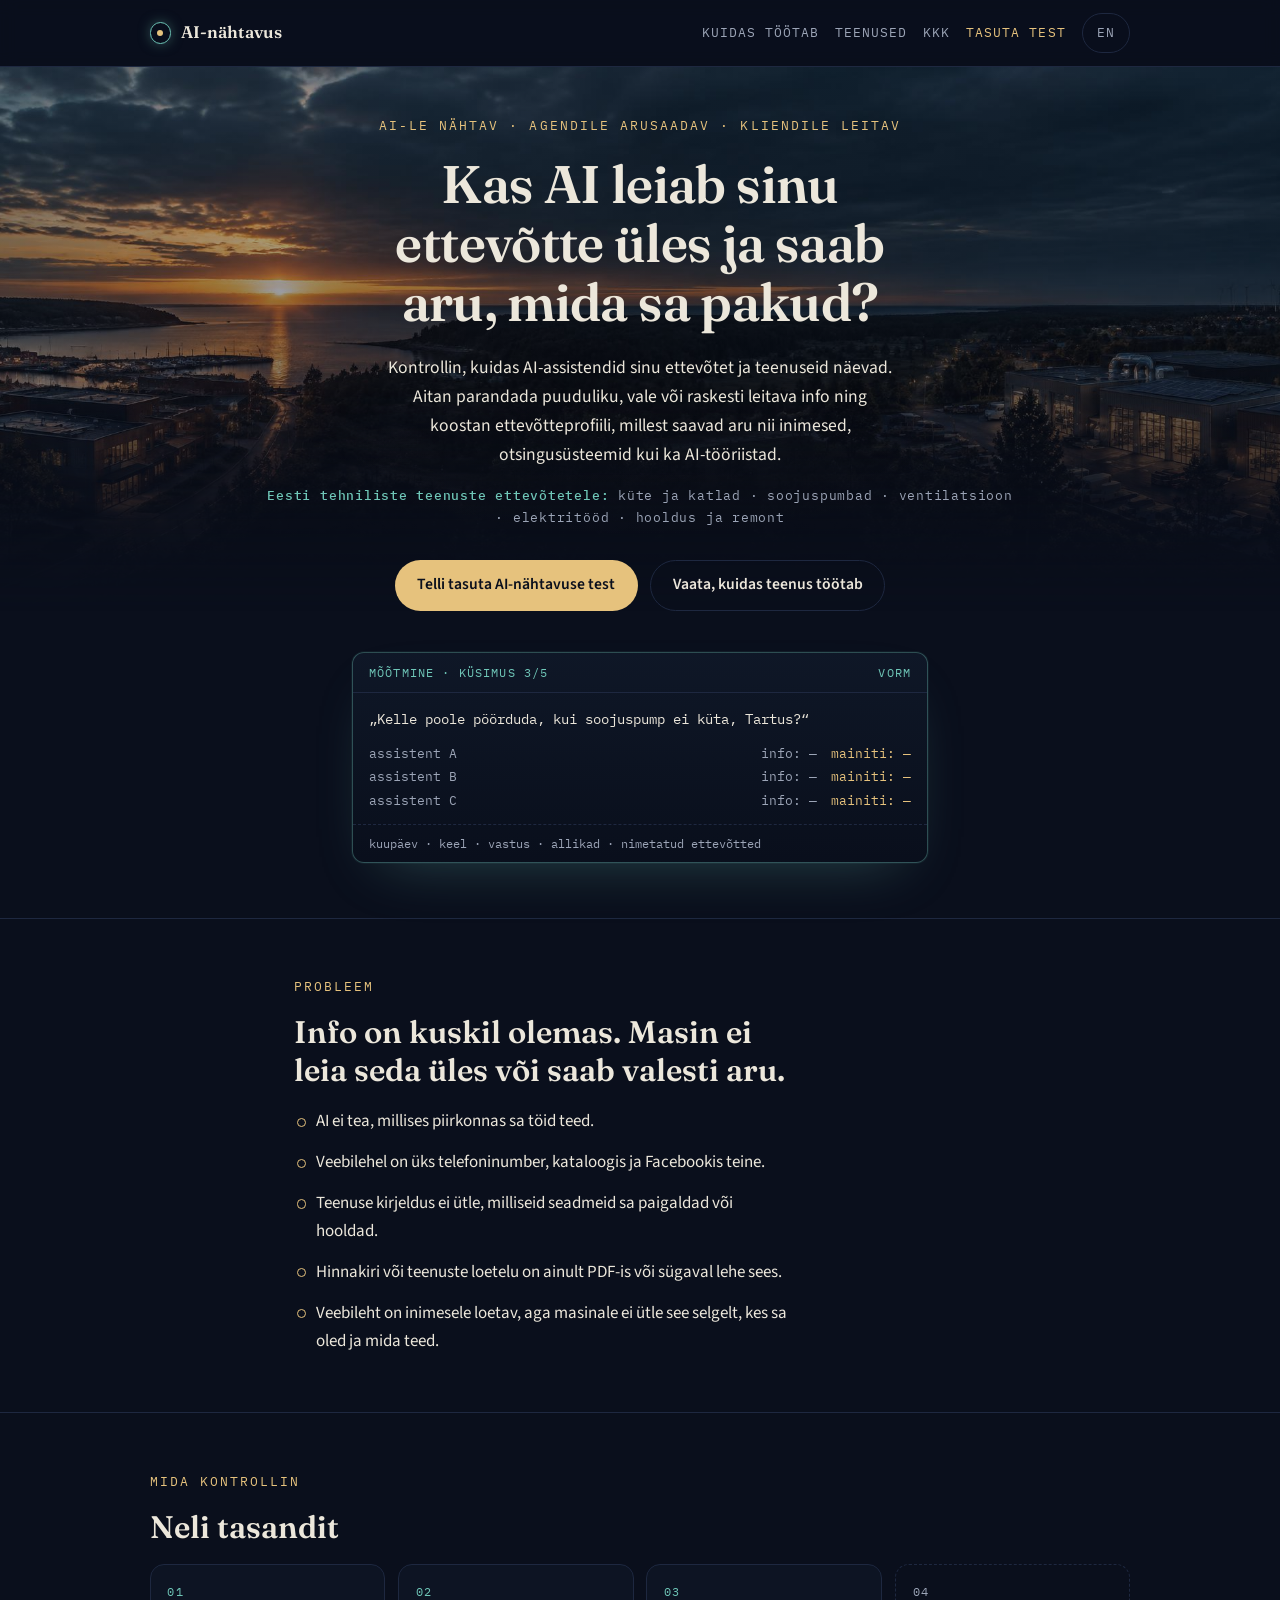
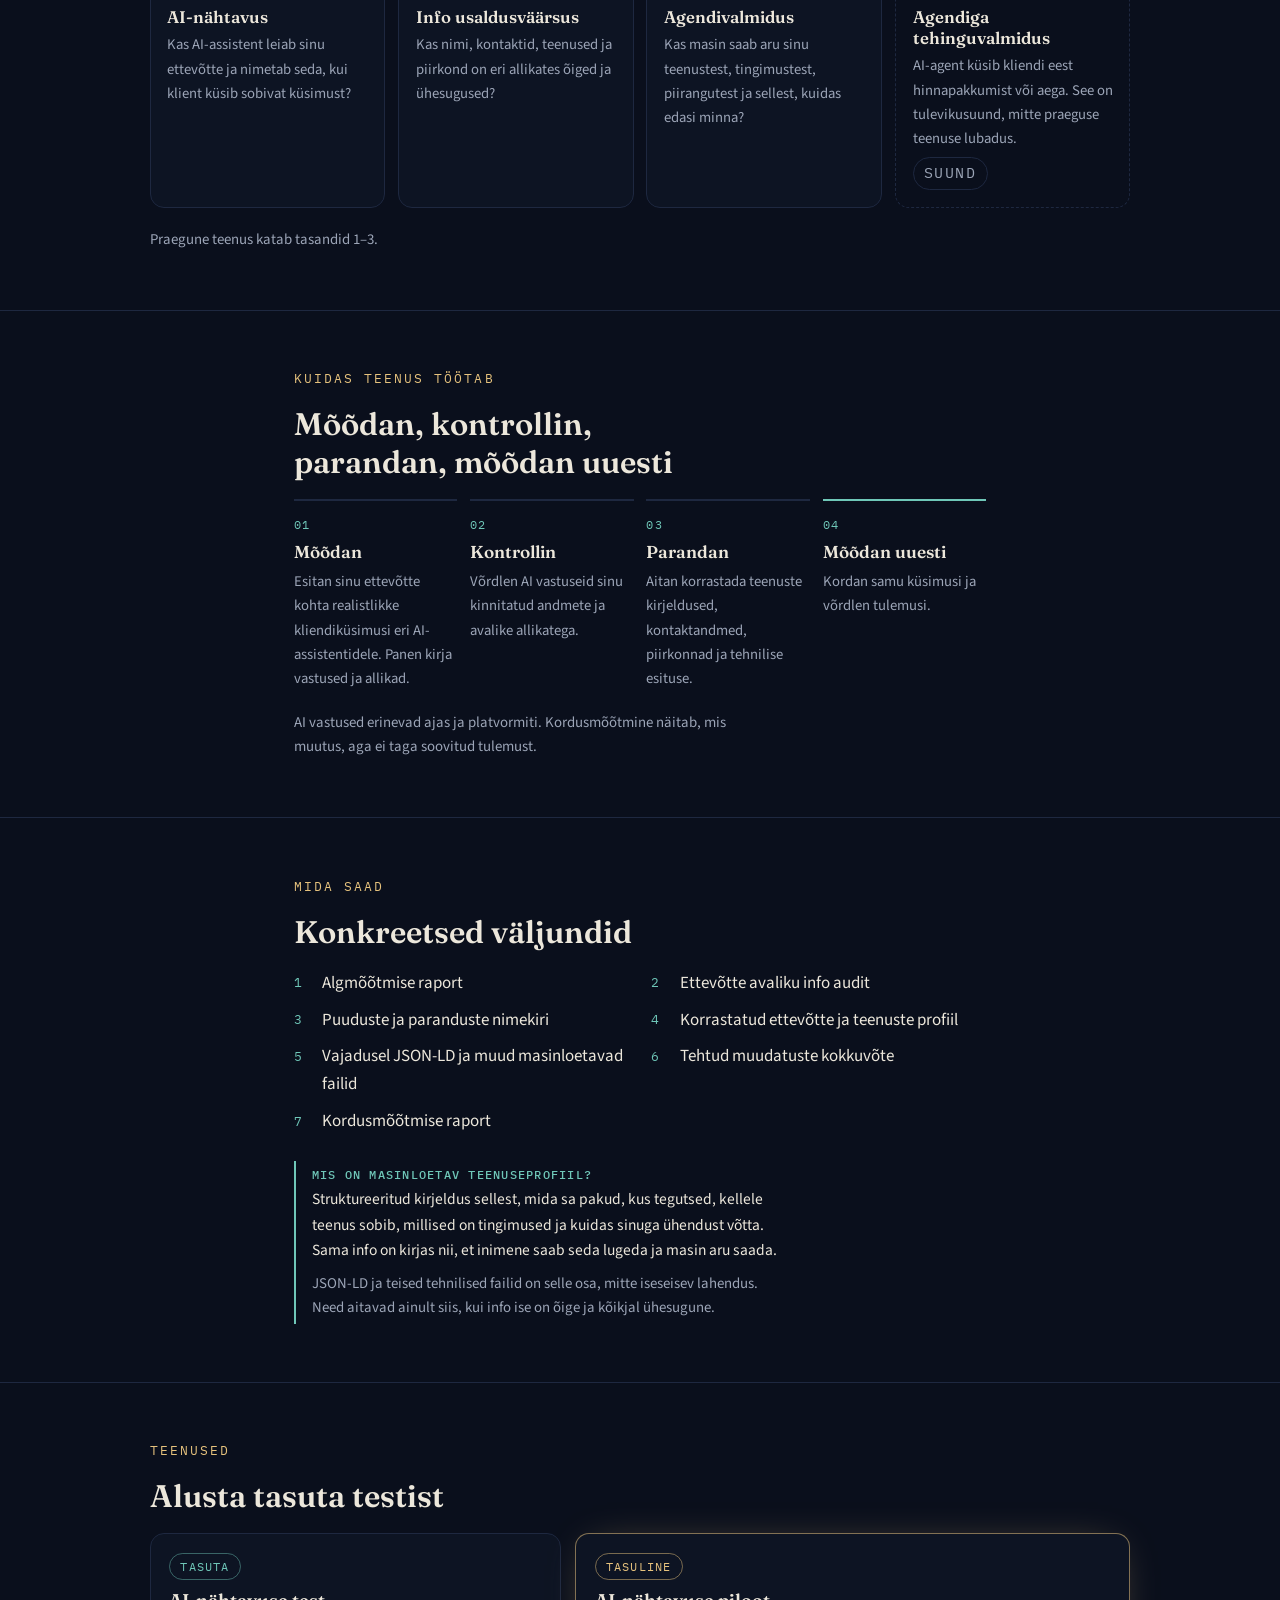
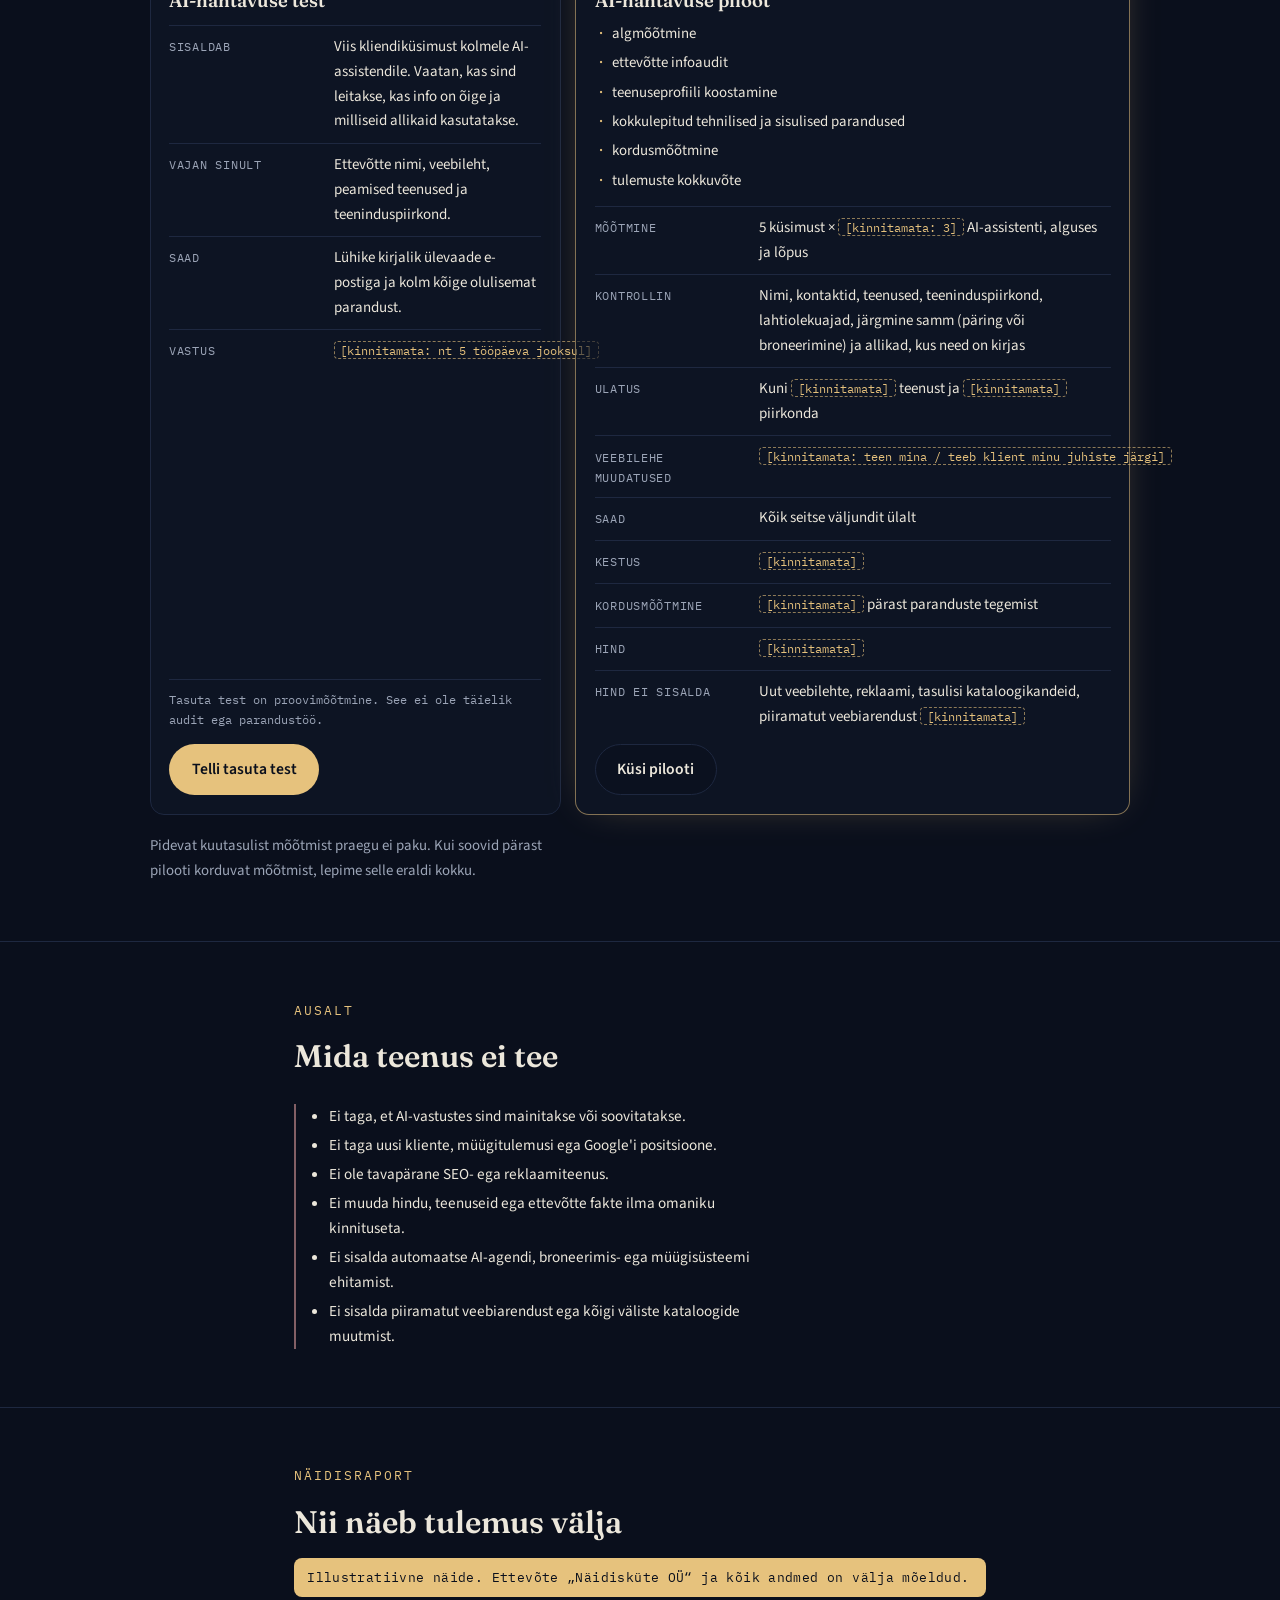
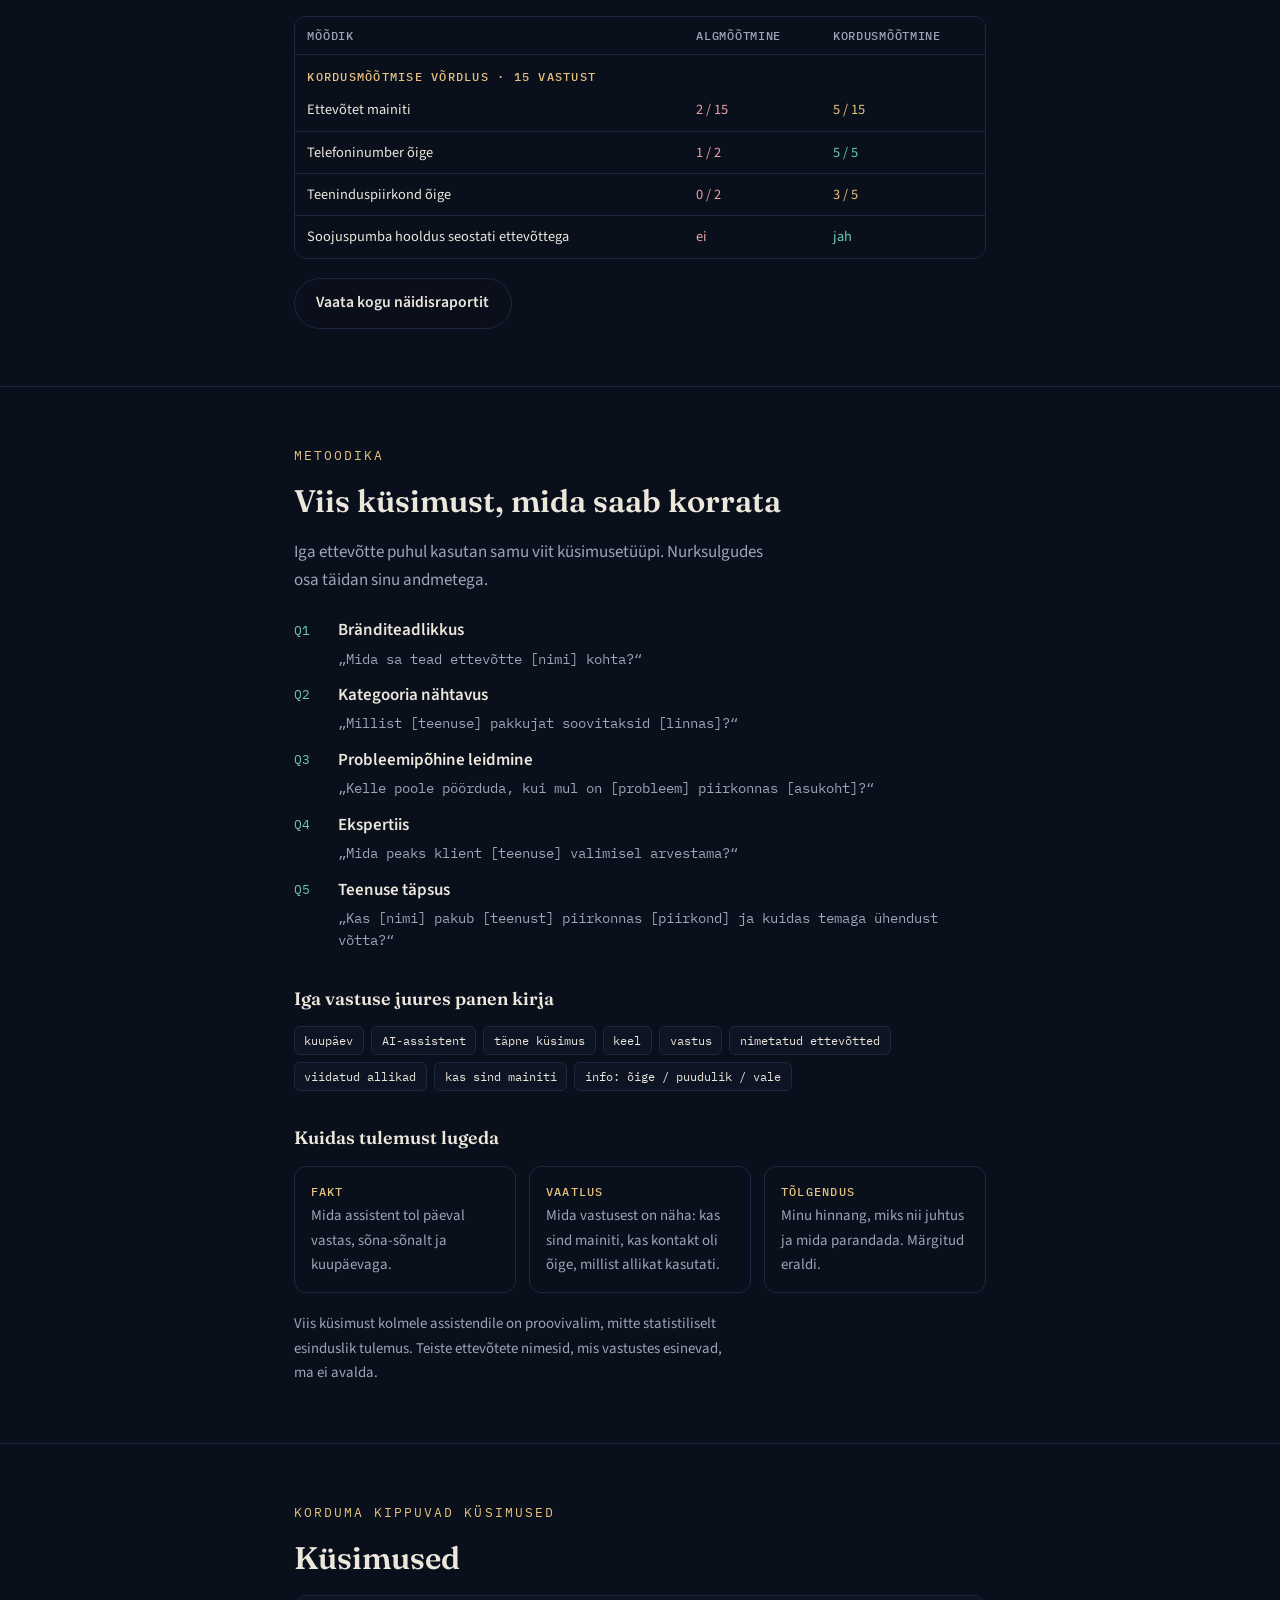
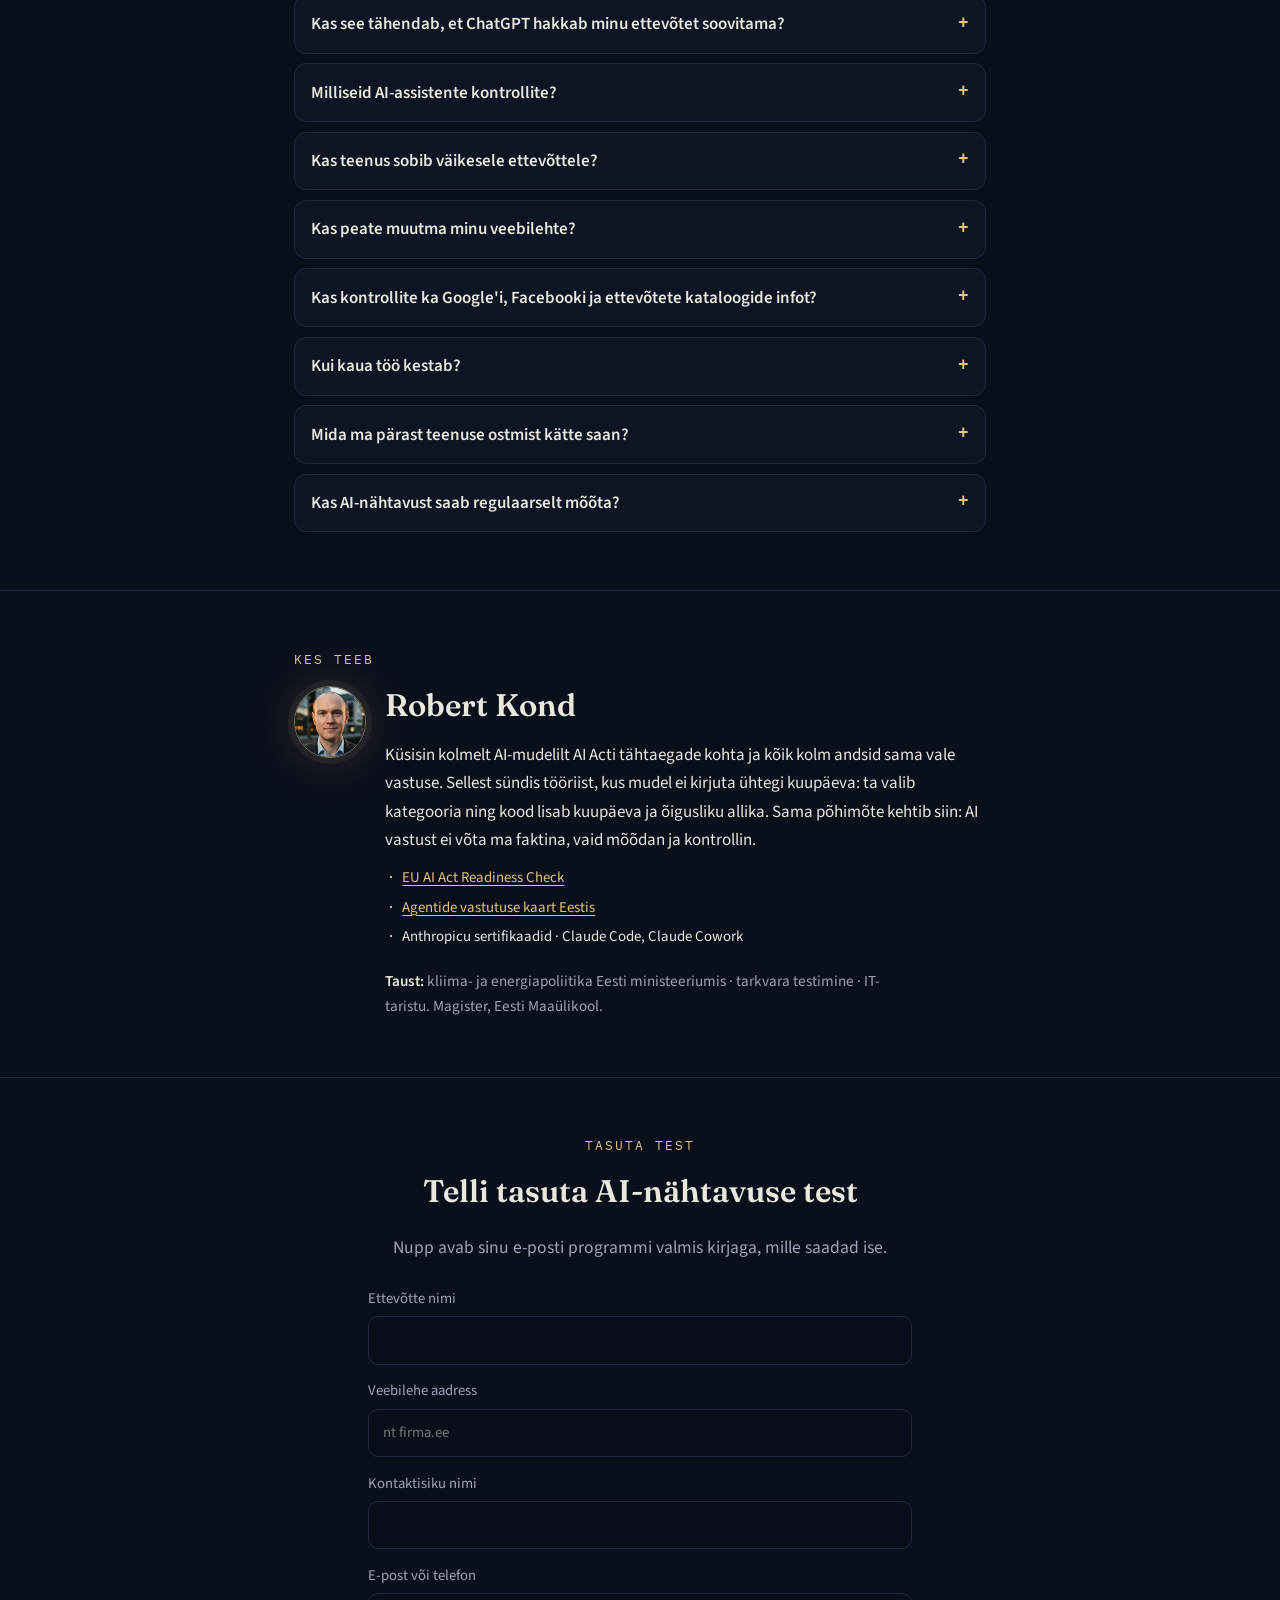
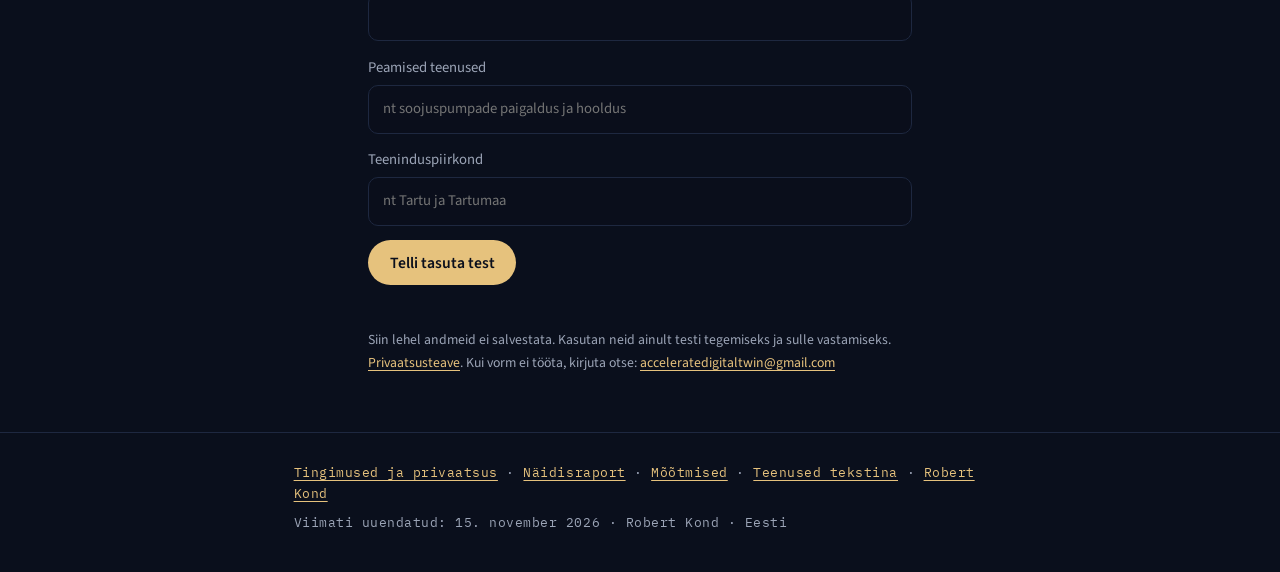
==== commit 909afa87: "feat: rebuild front page around four levels, pilot package and FAQ New hero message and CTAs, proble" ====
--- a/index.html
+++ b/index.html
@@ -3,26 +3,30 @@
 <head>
 <meta charset="utf-8">
 <meta name="viewport" content="width=device-width, initial-scale=1, viewport-fit=cover">
-<title>AI-nähtavus · Kas AI teab, mida sinu ettevõte pakub?</title>
-<meta name="description" content="Kas AI teab, mida sinu ettevõte pakub? Mõõdame, kuidas AI-assistendid sinu ettevõtet leiavad ja mõistavad, korrastame info ja valmistame ettevõtte ette AI-agentidega suhtlemiseks. Tasuta test Eesti tehniliste teenuste ettevõtetele.">
-<meta property="og:title" content="Kas AI teab, mida sinu ettevõte pakub?">
-<meta property="og:description" content="AI-nähtavuse tasuta test, AI-valmis ettevõtteprofiil ja pidev mõõtmine. Eesti küte-, ventilatsiooni-, elektri- ja hooldusettevõtetele.">
+<title>AI-nähtavus · Kas AI leiab sinu ettevõtte üles?</title>
+<meta name="description" content="Kontrollin, kuidas AI-assistendid sinu ettevõtet ja teenuseid näevad, ning korrastan ettevõtte info nii, et see oleks inimestele, otsingusüsteemidele ja AI-tööriistadele selge. Eesti tehniliste teenuste ettevõtetele. Tasuta AI-nähtavuse test.">
+<meta property="og:title" content="AI-le nähtav. Agendile arusaadav. Kliendile leitav.">
+<meta property="og:description" content="Kas AI leiab sinu ettevõtte üles ja saab aru, mida sa pakud? Tasuta AI-nähtavuse test Eesti tehniliste teenuste ettevõtetele.">
 <meta property="og:type" content="website">
+<meta property="og:locale" content="et_EE">
+<meta property="og:locale:alternate" content="en_GB">
 <meta property="og:url" content="https://rkcd.github.io/ai-nahtavus/">
 <meta property="og:image" content="https://rkcd.github.io/ai-nahtavus/og-image.jpg">
 <meta property="og:image:width" content="1200">
 <meta property="og:image:height" content="630">
-<meta property="og:image:alt" content="Robert Kond">
+<meta property="og:image:alt" content="AI-nähtavus: AI-le nähtav. Agendile arusaadav. Kliendile leitav.">
 <meta name="twitter:card" content="summary_large_image">
 <meta name="theme-color" content="#0A0F1C">
 <link rel="canonical" href="https://rkcd.github.io/ai-nahtavus/">
 <link rel="alternate" hreflang="et" href="https://rkcd.github.io/ai-nahtavus/">
 <link rel="alternate" hreflang="en" href="https://rkcd.github.io/ai-nahtavus/?lang=en">
+<link rel="alternate" hreflang="x-default" href="https://rkcd.github.io/ai-nahtavus/">
+<script>(function(){var d=document.documentElement,q=location.search.match(/[?&]lang=(en|et)\b/),h=location.hash.match(/-(en|et)$/),l=q?q[1]:h?h[1]:d.getAttribute("data-default-lang");d.classList.add("js","lang-"+l);d.lang=l;})();</script>
 <link rel="preconnect" href="https://fonts.googleapis.com">
 <link rel="preconnect" href="https://fonts.gstatic.com" crossorigin>
 <link rel="stylesheet" href="https://fonts.googleapis.com/css2?family=Fraunces:ital,wght@0,600;1,500&family=IBM+Plex+Mono:wght@400;500&family=Source+Sans+3:wght@400;600&display=swap">
 <link rel="stylesheet" href="site.css">
-<!-- Structured data: only what is visible on this page. No prices except the free test, no ratings, no clients. -->
+<!-- Structured data: only what is visible on this page. No address, phone, rating or price except the free test. -->
 <script type="application/ld+json">
 {
   "@context": "https://schema.org",
@@ -32,22 +36,21 @@
       "@id": "https://rkcd.github.io/robertkond.github.io/#robert",
       "name": "Robert Kond",
       "url": "https://rkcd.github.io/robertkond.github.io/",
-      "image": "https://rkcd.github.io/robertkond.github.io/robert-avatar.jpg",
+      "image": "https://rkcd.github.io/ai-nahtavus/robert-avatar.jpg",
       "email": "mailto:acceleratedigitaltwin@gmail.com",
-      "address": { "@type": "PostalAddress", "addressCountry": "EE" },
       "alumniOf": { "@type": "CollegeOrUniversity", "name": "Eesti Maaülikool" }
     },
     {
       "@type": "ProfessionalService",
       "@id": "https://rkcd.github.io/ai-nahtavus/#service",
-      "name": "AI-nähtavus ja agendivalmidus",
-      "alternateName": "AI Visibility & Agent Readiness",
-      "description": "Mõõdame, kuidas AI-assistendid ettevõtet leiavad ja mõistavad, korrastame ettevõtte info ning koostame inimesele ja masinale loetava ettevõtteprofiili.",
+      "name": "AI-nähtavus",
+      "alternateName": "AI Visibility",
+      "slogan": "AI-le nähtav. Agendile arusaadav. Kliendile leitav.",
+      "description": "Kontrollin, kuidas AI-assistendid ettevõtet ja selle teenuseid näevad, ning korrastan ettevõtte info nii, et see oleks inimestele, otsingusüsteemidele ja AI-tööriistadele selge ning masinloetav.",
       "url": "https://rkcd.github.io/ai-nahtavus/",
       "image": "https://rkcd.github.io/ai-nahtavus/og-image.jpg",
       "email": "mailto:acceleratedigitaltwin@gmail.com",
       "founder": { "@id": "https://rkcd.github.io/robertkond.github.io/#robert" },
-      "address": { "@type": "PostalAddress", "addressCountry": "EE" },
       "areaServed": { "@type": "Country", "name": "Estonia" },
       "knowsLanguage": ["et", "en"],
       "hasOfferCatalog": {
@@ -57,22 +60,16 @@
           {
             "@type": "Offer",
             "name": "Tasuta AI-nähtavuse test",
-            "description": "Viis standardküsimust kuni kolmele AI-assistendile ja lühike ülevaade: mida assistendid ettevõtte kohta teavad, mida ei tea ja milliseid allikaid kasutavad.",
+            "description": "Viis kliendiküsimust mitmele AI-assistendile ja lühike kirjalik ülevaade: kas ettevõtet leiti, kas info oli õige ja milliseid allikaid kasutati. Ei ole täielik audit.",
             "price": "0",
             "priceCurrency": "EUR",
-            "itemOffered": { "@type": "Service", "name": "AI-nähtavuse test", "audience": { "@type": "BusinessAudience", "audienceType": "Eesti küte-, ventilatsiooni-, elektri- ja hooldusettevõtted" } }
+            "itemOffered": { "@type": "Service", "name": "AI-nähtavuse test", "audience": { "@type": "BusinessAudience", "audienceType": "Eesti tehniliste teenuste väikeettevõtted" } }
           },
           {
             "@type": "Offer",
-            "name": "AI-valmis ettevõtteprofiil",
-            "description": "Ettevõtte kinnitatud andmetest koostatud profiil inimesele loetava lehena, schema.org JSON-LD märgendusena ning Markdown- ja JSON-failina. Hind pakkumise alusel.",
-            "itemOffered": { "@type": "Service", "name": "AI-valmis ettevõtteprofiil", "audience": { "@type": "BusinessAudience", "audienceType": "Eesti küte-, ventilatsiooni-, elektri- ja hooldusettevõtted" } }
-          },
-          {
-            "@type": "Offer",
-            "name": "Pidev mõõtmine",
-            "description": "Samade küsimuste korduv esitamine, muutuste võrdlus, puuduvate või valesti mõistetud andmete nimekiri ja soovitused. Tulekul.",
-            "itemOffered": { "@type": "Service", "name": "AI-nähtavuse pidev mõõtmine", "audience": { "@type": "BusinessAudience", "audienceType": "Eesti küte-, ventilatsiooni-, elektri- ja hooldusettevõtted" } }
+            "name": "AI-nähtavuse piloot",
+            "description": "Algmõõtmine, ettevõtte infoaudit, teenuseprofiili koostamine, kokkulepitud parandused, kordusmõõtmine ja tulemuste kokkuvõte.",
+            "itemOffered": { "@type": "Service", "name": "AI-nähtavuse piloot", "audience": { "@type": "BusinessAudience", "audienceType": "Eesti tehniliste teenuste väikeettevõtted" } }
           }
         ]
       }
@@ -91,8 +88,9 @@
   <div class="wrap">
     <a class="site-name" href="./"><span class="mark" aria-hidden="true"></span>AI-nähtavus</a>
     <span class="head-right">
+      <a class="head-link soft" href="#kuidas-et">Kuidas töötab</a>
       <a class="head-link soft" href="#teenused-et">Teenused</a>
-      <a class="head-link soft" href="#metoodika-et">Metoodika</a>
+      <a class="head-link soft" href="#kkk-et">KKK</a>
       <a class="head-link" href="#test-et">Tasuta test</a>
       <button class="lang-btn" type="button" data-set="en" aria-label="Switch to English">EN</button>
     </span>
@@ -102,15 +100,15 @@
 <main id="main-et">
   <section class="hero svc-hero" aria-labelledby="h1-et">
     <div class="wrap">
-      <p class="kicker">Mõõda · paranda · valmista ette</p>
-      <h1 id="h1-et" class="ask">Kas AI teab, mida sinu ettevõte pakub?</h1>
-      <p class="lead">Mõõdame, kuidas AI-assistendid sinu ettevõtet leiavad ja mõistavad. Korrastame info ning valmistame ettevõtte ette AI-agentidega suhtlemiseks.</p>
-      <p class="for-whom"><b>Kellele:</b> Eesti küte-, ventilatsiooni-, elektri- ja hooldusettevõtted</p>
+      <p class="kicker">AI-le nähtav · Agendile arusaadav · Kliendile leitav</p>
+      <h1 id="h1-et" class="ask">Kas AI leiab sinu ettevõtte üles ja saab aru, mida sa pakud?</h1>
+      <p class="lead">Kontrollin, kuidas AI-assistendid sinu ettevõtet ja teenuseid näevad. Aitan parandada puuduliku, vale või raskesti leitava info ning koostan ettevõtteprofiili, millest saavad aru nii inimesed, otsingusüsteemid kui ka AI-tööriistad.</p>
+      <p class="for-whom"><b>Eesti tehniliste teenuste ettevõtetele:</b> küte ja katlad · soojuspumbad · ventilatsioon · elektritööd · hooldus ja remont</p>
       <div class="cta-row">
-        <a class="btn btn-gold" href="#test-et">Telli tasuta test</a>
-        <a class="btn btn-ghost" href="#metoodika-et">Kuidas me mõõdame</a>
-      </div>
-      <div class="probe" role="img" aria-label="Mõõtmise vorm: üks küsimus, kolm assistenti, tulemused täidetakse testi käigus">
+        <a class="btn btn-gold" href="#test-et">Telli tasuta AI-nähtavuse test</a>
+        <a class="btn btn-ghost" href="#kuidas-et">Vaata, kuidas teenus töötab</a>
+      </div>
+      <div class="probe" role="img" aria-label="Mõõtmise vorm: üks kliendiküsimus, kolm AI-assistenti, tulemused täidetakse testi käigus">
         <div class="probe-h"><span>Mõõtmine · küsimus 3/5</span><span>vorm</span></div>
         <p class="probe-q">„Kelle poole pöörduda, kui soojuspump ei küta, Tartus?“</p>
         <ul class="probe-rows">
@@ -126,88 +124,147 @@
   <section class="block" id="probleem-et" aria-labelledby="h-probleem-et">
     <div class="wrap">
       <p class="kicker">Probleem</p>
-      <h2 id="h-probleem-et">Info on veebis olemas. AI ei pruugi seda leida ega õigesti mõista.</h2>
+      <h2 id="h-probleem-et">Info on kuskil olemas. Masin ei leia seda üles või saab valesti aru.</h2>
       <ul class="problem">
-        <li>Klient küsib AI-assistendilt, kes tema piirkonnas soojuspumpa hooldab. Assistent vastab, aga sinu lehte ei pruugi ta avada.</li>
-        <li>Kui vana telefoninumber või teeninduspiirkond on kuskil kataloogis alles, võib assistent seda korrata.</li>
-        <li>Kui teenused on pildil, PDF-is või ainult Facebookis, on neid masinal raske lugeda.</li>
-        <li>Varsti ei küsi ainult inimene. Ka AI-agent võib kliendi eest hinnapäringu saata. Siis loeb see, kas su info on üheselt mõistetav.</li>
+        <li>AI ei tea, millises piirkonnas sa töid teed.</li>
+        <li>Veebilehel on üks telefoninumber, kataloogis ja Facebookis teine.</li>
+        <li>Teenuse kirjeldus ei ütle, milliseid seadmeid sa paigaldad või hooldad.</li>
+        <li>Hinnakiri või teenuste loetelu on ainult PDF-is või sügaval lehe sees.</li>
+        <li>Veebileht on inimesele loetav, aga masinale ei ütle see selgelt, kes sa oled ja mida teed.</li>
       </ul>
     </div>
   </section>
 
-  <section class="block" id="tooviis-et" aria-labelledby="h-tooviis-et">
-    <div class="wrap">
-      <p class="kicker">Kuidas see käib</p>
-      <h2 id="h-tooviis-et">Mõõda, paranda, valmista ette, mõõda uuesti</h2>
+  <section class="block wide" id="tasandid-et" aria-labelledby="h-tasandid-et">
+    <div class="wrap">
+      <p class="kicker">Mida kontrollin</p>
+      <h2 id="h-tasandid-et">Neli tasandit</h2>
+      <ol class="levels">
+        <li><b>AI-nähtavus</b><span>Kas AI-assistent leiab sinu ettevõtte ja nimetab seda, kui klient küsib sobivat küsimust?</span></li>
+        <li><b>Info usaldusväärsus</b><span>Kas nimi, kontaktid, teenused ja piirkond on eri allikates õiged ja ühesugused?</span></li>
+        <li><b>Agendivalmidus</b><span>Kas masin saab aru sinu teenustest, tingimustest, piirangutest ja sellest, kuidas edasi minna?</span></li>
+        <li class="future"><b>Agendiga tehinguvalmidus</b><span>AI-agent küsib kliendi eest hinnapakkumist või aega. See on tulevikusuund, mitte praeguse teenuse lubadus.</span><span class="tag">Suund</span></li>
+      </ol>
+      <p class="fine">Praegune teenus katab tasandid 1–3.</p>
+    </div>
+  </section>
+
+  <section class="block" id="kuidas-et" aria-labelledby="h-kuidas-et">
+    <div class="wrap">
+      <p class="kicker">Kuidas teenus töötab</p>
+      <h2 id="h-kuidas-et">Mõõdan, kontrollin, parandan, mõõdan uuesti</h2>
       <ol class="steps">
-        <li><b>Mõõda</b><span>Esitame viis standardküsimust mitmele AI-assistendile ja paneme vastused kirja.</span></li>
-        <li><b>Paranda</b><span>Teeme nimekirja puuduvast, vananenud ja valest infost ning sellest, kus see asub.</span></li>
-        <li><b>Valmista ette</b><span>Koostame sinuga kinnitatud ettevõtteprofiili, mida loeb nii inimene kui masin.</span></li>
-        <li><b>Mõõda uuesti</b><span>Samad küsimused mõne nädala pärast. Võrdleme, mis muutus.</span></li>
-      </ol>
+        <li><b>Mõõdan</b><span>Esitan sinu ettevõtte kohta realistlikke kliendiküsimusi eri AI-assistentidele. Panen kirja vastused ja allikad.</span></li>
+        <li><b>Kontrollin</b><span>Võrdlen AI vastuseid sinu kinnitatud andmete ja avalike allikatega.</span></li>
+        <li><b>Parandan</b><span>Aitan korrastada teenuste kirjeldused, kontaktandmed, piirkonnad ja tehnilise esituse.</span></li>
+        <li><b>Mõõdan uuesti</b><span>Kordan samu küsimusi ja võrdlen tulemusi.</span></li>
+      </ol>
+      <p class="fine">AI vastused erinevad ajas ja platvormiti. Kordusmõõtmine näitab, mis muutus, aga ei taga soovitud tulemust.</p>
+    </div>
+  </section>
+
+  <section class="block" id="saad-et" aria-labelledby="h-saad-et">
+    <div class="wrap">
+      <p class="kicker">Mida saad</p>
+      <h2 id="h-saad-et">Konkreetsed väljundid</h2>
+      <ol class="outputs">
+        <li>Algmõõtmise raport</li>
+        <li>Ettevõtte avaliku info audit</li>
+        <li>Puuduste ja paranduste nimekiri</li>
+        <li>Korrastatud ettevõtte ja teenuste profiil</li>
+        <li>Vajadusel JSON-LD ja muud masinloetavad failid</li>
+        <li>Tehtud muudatuste kokkuvõte</li>
+        <li>Kordusmõõtmise raport</li>
+      </ol>
+      <div class="explain">
+        <b class="label">Mis on masinloetav teenuseprofiil?</b>
+        <p>Struktureeritud kirjeldus sellest, mida sa pakud, kus tegutsed, kellele teenus sobib, millised on tingimused ja kuidas sinuga ühendust võtta. Sama info on kirjas nii, et inimene saab seda lugeda ja masin aru saada.</p>
+        <p>JSON-LD ja teised tehnilised failid on selle osa, mitte iseseisev lahendus. Need aitavad ainult siis, kui info ise on õige ja kõikjal ühesugune.</p>
+      </div>
     </div>
   </section>
 
   <section class="block wide" id="teenused-et" aria-labelledby="h-teenused-et">
     <div class="wrap">
       <p class="kicker">Teenused</p>
-      <h2 id="h-teenused-et">Kolm sammu, alusta tasuta testist</h2>
-      <div class="tiers">
+      <h2 id="h-teenused-et">Alusta tasuta testist</h2>
+      <div class="tiers two">
         <article class="tier">
           <span class="tag free">Tasuta</span>
           <h3>AI-nähtavuse test</h3>
-          <p>Proovimõõtmine, mis näitab, kust alustada.</p>
-          <ul class="ticks">
-            <li>viis standardküsimust</li>
-            <li>kuni kolm AI-assistenti, mis on testi päeval kättesaadavad</li>
-            <li>mida assistendid sinu ettevõttest teavad ja mida mitte</li>
-            <li>milliseid allikaid nad kasutavad</li>
-            <li>lühike kirjalik ülevaade e-postiga</li>
-          </ul>
-          <p class="note">Tulemus kehtib konkreetse kuupäeva ja küsimuste kohta. See ei ole universaalne nähtavusskoor.</p>
+          <dl class="spec">
+            <div><dt>Sisaldab</dt><dd>Viis kliendiküsimust kolmele AI-assistendile. Vaatan, kas sind leitakse, kas info on õige ja milliseid allikaid kasutatakse.</dd></div>
+            <div><dt>Vajan sinult</dt><dd>Ettevõtte nimi, veebileht, peamised teenused ja teeninduspiirkond.</dd></div>
+            <div><dt>Saad</dt><dd>Lühike kirjalik ülevaade e-postiga ja kolm kõige olulisemat parandust.</dd></div>
+            <div><dt>Vastus</dt><dd><span class="tbd">[kinnitamata: nt 5 tööpäeva jooksul]</span></dd></div>
+          </dl>
+          <p class="note">Tasuta test on proovimõõtmine. See ei ole täielik audit ega parandustöö.</p>
           <a class="btn btn-gold" href="#test-et">Telli tasuta test</a>
         </article>
         <article class="tier main">
-          <span class="tag core">Põhiteenus</span>
-          <h3>AI-valmis ettevõtteprofiil</h3>
-          <p>Sinu ettevõtte info ühes kohas, korrektne ja masinloetav.</p>
+          <span class="tag core">Tasuline</span>
+          <h3>AI-nähtavuse piloot</h3>
           <ul class="ticks">
-            <li>ametlik nimi, teenused ja nende kirjeldused</li>
-            <li>teeninduspiirkonnad ja sihtkliendid</li>
-            <li>kontaktid, lahtiolekuajad, keeled</li>
-            <li>piirangud: mida sa ei tee</li>
-            <li>kontrollitud sertifikaadid, hinnainfo kui soovid</li>
-            <li>hinnapäringu või broneerimise järgmine samm</li>
-            <li>korduma kippuvad küsimused</li>
-            <li>allikad ja viimase kontrolli kuupäev</li>
+            <li>algmõõtmine</li>
+            <li>ettevõtte infoaudit</li>
+            <li>teenuseprofiili koostamine</li>
+            <li>kokkulepitud tehnilised ja sisulised parandused</li>
+            <li>kordusmõõtmine</li>
+            <li>tulemuste kokkuvõte</li>
           </ul>
-          <p>Saad profiili lehena, schema.org märgendusena (JSON-LD) sinu veebi jaoks ning Markdown- ja JSON-failina.</p>
-          <p class="note">Iga avaldatav fakt kinnitatakse sinuga. Hind pakkumise alusel.</p>
-          <a class="btn btn-ghost" href="mailto:acceleratedigitaltwin@gmail.com?subject=AI-valmis%20ettev%C3%B5tteprofiil">Küsi pakkumist</a>
+          <dl class="spec">
+            <div><dt>Mõõtmine</dt><dd>5 küsimust × <span class="tbd">[kinnitamata: 3]</span> AI-assistenti, alguses ja lõpus</dd></div>
+            <div><dt>Kontrollin</dt><dd>Nimi, kontaktid, teenused, teeninduspiirkond, lahtiolekuajad, järgmine samm (päring või broneerimine) ja allikad, kus need on kirjas</dd></div>
+            <div><dt>Ulatus</dt><dd>Kuni <span class="tbd">[kinnitamata]</span> teenust ja <span class="tbd">[kinnitamata]</span> piirkonda</dd></div>
+            <div><dt>Veebilehe muudatused</dt><dd><span class="tbd">[kinnitamata: teen mina / teeb klient minu juhiste järgi]</span></dd></div>
+            <div><dt>Saad</dt><dd>Kõik seitse väljundit ülalt</dd></div>
+            <div><dt>Kestus</dt><dd><span class="tbd">[kinnitamata]</span></dd></div>
+            <div><dt>Kordusmõõtmine</dt><dd><span class="tbd">[kinnitamata]</span> pärast paranduste tegemist</dd></div>
+            <div><dt>Hind</dt><dd><span class="tbd">[kinnitamata]</span></dd></div>
+            <div><dt>Hind ei sisalda</dt><dd>Uut veebilehte, reklaami, tasulisi kataloogikandeid, piiramatut veebiarendust <span class="tbd">[kinnitamata]</span></dd></div>
+          </dl>
+          <a class="btn btn-ghost" href="mailto:acceleratedigitaltwin@gmail.com?subject=AI-n%C3%A4htavuse%20piloot">Küsi pilooti</a>
         </article>
-        <article class="tier">
-          <span class="tag">Tulekul</span>
-          <h3>Pidev mõõtmine</h3>
-          <p>Kas parandused jõudsid kohale ja mis vahepeal muutus.</p>
-          <ul class="ticks">
-            <li>samad küsimused korduvalt</li>
-            <li>muutuste võrdlus kuupäevade kaupa</li>
-            <li>puuduvate või valesti mõistetud andmete nimekiri</li>
-            <li>soovitused järgmisteks parandusteks</li>
-          </ul>
-          <p class="note">Avame pärast esimesi profiiliprojekte.</p>
-        </article>
-      </div>
-      <p class="fine">Hinnad avaldame, kui esimesed pilootprojektid on tehtud ja ajakulu on teada. Pilootkliendid saavad pakkumise e-postiga.</p>
+      </div>
+      <p class="fine">Pidevat kuutasulist mõõtmist praegu ei paku. Kui soovid pärast pilooti korduvat mõõtmist, lepime selle eraldi kokku.</p>
+    </div>
+  </section>
+
+  <section class="block" id="ei-tee-et" aria-labelledby="h-ei-tee-et">
+    <div class="wrap">
+      <p class="kicker">Ausalt</p>
+      <h2 id="h-ei-tee-et">Mida teenus ei tee</h2>
       <div class="limits">
-        <b class="label">Mida me ei luba</b>
         <ul>
-          <li>Me ei luba, et ChatGPT või mõni muu AI hakkab sind soovitama.</li>
-          <li>Schema.org märgendus ja llms.txt ei ole garantii, et AI-süsteemid neid kasutavad.</li>
-          <li>Me ei luba otsingupositsioone ega müügitulemusi.</li>
+          <li>Ei taga, et AI-vastustes sind mainitakse või soovitatakse.</li>
+          <li>Ei taga uusi kliente, müügitulemusi ega Google'i positsioone.</li>
+          <li>Ei ole tavapärane SEO- ega reklaamiteenus.</li>
+          <li>Ei muuda hindu, teenuseid ega ettevõtte fakte ilma omaniku kinnituseta.</li>
+          <li>Ei sisalda automaatse AI-agendi, broneerimis- ega müügisüsteemi ehitamist.</li>
+          <li>Ei sisalda piiramatut veebiarendust ega kõigi väliste kataloogide muutmist.</li>
         </ul>
       </div>
+    </div>
+  </section>
+
+  <section class="block" id="naidis-et" aria-labelledby="h-naidis-et">
+    <div class="wrap">
+      <p class="kicker">Näidisraport</p>
+      <h2 id="h-naidis-et">Nii näeb tulemus välja</h2>
+      <p class="notice">Illustratiivne näide. Ettevõte „Näidisküte OÜ“ ja kõik andmed on välja mõeldud.</p>
+      <div class="rtable-wrap">
+        <table class="rtable">
+          <caption class="label">Kordusmõõtmise võrdlus · 15 vastust</caption>
+          <thead><tr><th>Mõõdik</th><th>Algmõõtmine</th><th>Kordusmõõtmine</th></tr></thead>
+          <tbody>
+            <tr><td>Ettevõtet mainiti</td><td class="bad">2 / 15</td><td class="mid">5 / 15</td></tr>
+            <tr><td>Telefoninumber õige</td><td class="bad">1 / 2</td><td class="ok">5 / 5</td></tr>
+            <tr><td>Teeninduspiirkond õige</td><td class="bad">0 / 2</td><td class="mid">3 / 5</td></tr>
+            <tr><td>Soojuspumba hooldus seostati ettevõttega</td><td class="bad">ei</td><td class="ok">jah</td></tr>
+          </tbody>
+        </table>
+      </div>
+      <p class="sample-cta"><a class="btn btn-ghost" href="naidisraport.html">Vaata kogu näidisraportit</a></p>
     </div>
   </section>
 
@@ -215,7 +272,7 @@
     <div class="wrap">
       <p class="kicker">Metoodika</p>
       <h2 id="h-metoodika-et">Viis küsimust, mida saab korrata</h2>
-      <p class="section-lead">Igale ettevõttele esitame samad viis küsimusetüüpi. Nurksulgudes osa täidame sinu andmetega.</p>
+      <p class="section-lead">Iga ettevõtte puhul kasutan samu viit küsimusetüüpi. Nurksulgudes osa täidan sinu andmetega.</p>
       <ol class="qlist">
         <li><b>Bränditeadlikkus</b><q>Mida sa tead ettevõtte [nimi] kohta?</q></li>
         <li><b>Kategooria nähtavus</b><q>Millist [teenuse] pakkujat soovitaksid [linnas]?</q></li>
@@ -223,18 +280,35 @@
         <li><b>Ekspertiis</b><q>Mida peaks klient [teenuse] valimisel arvestama?</q></li>
         <li><b>Teenuse täpsus</b><q>Kas [nimi] pakub [teenust] piirkonnas [piirkond] ja kuidas temaga ühendust võtta?</q></li>
       </ol>
-      <h3 class="h3">Iga vastuse juures paneme kirja</h3>
+      <h3 class="h3">Iga vastuse juures panen kirja</h3>
       <ul class="fields">
-        <li>kuupäev</li><li>AI-platvorm</li><li>täpne küsimus</li><li>keel</li><li>vastus</li>
+        <li>kuupäev</li><li>AI-assistent</li><li>täpne küsimus</li><li>keel</li><li>vastus</li>
         <li>nimetatud ettevõtted</li><li>viidatud allikad</li><li>kas sind mainiti</li><li>info: õige / puudulik / vale</li>
       </ul>
       <h3 class="h3">Kuidas tulemust lugeda</h3>
       <dl class="kinds">
-        <div><dt class="label">Fakt</dt><dd>Mida assistent tol päeval sõna-sõnalt vastas. Salvestatud koos kuupäevaga.</dd></div>
+        <div><dt class="label">Fakt</dt><dd>Mida assistent tol päeval vastas, sõna-sõnalt ja kuupäevaga.</dd></div>
         <div><dt class="label">Vaatlus</dt><dd>Mida vastusest on näha: kas sind mainiti, kas kontakt oli õige, millist allikat kasutati.</dd></div>
-        <div><dt class="label">Tõlgendus</dt><dd>Meie hinnang, miks nii juhtus ja mida parandada. Märgitud eraldi.</dd></div>
+        <div><dt class="label">Tõlgendus</dt><dd>Minu hinnang, miks nii juhtus ja mida parandada. Märgitud eraldi.</dd></div>
       </dl>
-      <p class="fine">AI vastused muutuvad päevast päeva. Viis küsimust kolmele assistendile on proovivalim, mitte statistiliselt esinduslik tulemus. Teiste ettevõtete nimesid, mis vastustes esinevad, me ei avalda.</p>
+      <p class="fine">Viis küsimust kolmele assistendile on proovivalim, mitte statistiliselt esinduslik tulemus. Teiste ettevõtete nimesid, mis vastustes esinevad, ma ei avalda.</p>
+    </div>
+  </section>
+
+  <section class="block" id="kkk-et" aria-labelledby="h-kkk-et">
+    <div class="wrap">
+      <p class="kicker">Korduma kippuvad küsimused</p>
+      <h2 id="h-kkk-et">Küsimused</h2>
+      <div class="faq">
+        <details><summary>Kas see tähendab, et ChatGPT hakkab minu ettevõtet soovitama?</summary><p>Ei pruugi. AI-assistent otsustab ise, keda nimetada, ja tema vastused muutuvad. Seda ei saa keegi lubada. Saan teha nii, et sinu kohta käiv info oleks õige, kõikjal ühesugune ja masinale arusaadav. Siis on suurem võimalus, et kui sind mainitakse, tehakse seda õigesti.</p></details>
+        <details><summary>Milliseid AI-assistente kontrollite?</summary><p>Kolme levinumat üldkasutatavat assistenti <span class="tbd">[kinnitamata: nt ChatGPT, Gemini, Perplexity]</span>. Kasutan neid nii, nagu klient neid kasutab, ilma isikupärastamiseta. Raportis on kirjas, millist assistenti ja millal kasutasin.</p></details>
+        <details><summary>Kas teenus sobib väikesele ettevõttele?</summary><p>Jah, see on tehtud just väikestele ettevõtetele, kes pakuvad selgeid teenuseid kindlas piirkonnas. Piisab, kui sul on veebileht või vähemalt mõni avalik kirje, näiteks Google'i ettevõtteprofiil.</p></details>
+        <details><summary>Kas peate muutma minu veebilehte?</summary><p>Mitte alati. Sageli on suurem mõju kataloogides ja Google'i ettevõtteprofiilis olevate andmete parandamisel. Kui veebilehte on vaja muuta, kirjutan täpse muudatuse ette. Kes selle teeb, lepime kokku.</p></details>
+        <details><summary>Kas kontrollite ka Google'i, Facebooki ja ettevõtete kataloogide infot?</summary><p>Jah. Infoauditis vaatan läbi sinu veebilehe, Google'i ettevõtteprofiili, Facebooki lehe ja kataloogid, kus ettevõte on kirjas. Paranduste nimekirjas on kirjas, mida ja kus muuta. Ilma kokkuleppeta ma sinu eest midagi ei muuda.</p></details>
+        <details><summary>Kui kaua töö kestab?</summary><p>Tasuta testi tulemuse saad <span class="tbd">[kinnitamata]</span>. Piloot kestab <span class="tbd">[kinnitamata]</span>. Kordusmõõtmise teen <span class="tbd">[kinnitamata]</span> pärast paranduste tegemist, sest muudatused ei jõua kõikjale korraga.</p></details>
+        <details><summary>Mida ma pärast teenuse ostmist kätte saan?</summary><p>Algmõõtmise raporti, info auditi, paranduste nimekirja, korrastatud ettevõtte ja teenuste profiili, vajadusel masinloetavad failid sinu veebilehe jaoks, tehtud muudatuste kokkuvõtte ja kordusmõõtmise raporti. Failid jäävad sulle.</p></details>
+        <details><summary>Kas AI-nähtavust saab regulaarselt mõõta?</summary><p>Jah, samu küsimusi saab korrata ja tulemusi võrrelda. Püsiteenusena ma seda praegu ei paku. Kui soovid pärast pilooti korduvat mõõtmist, lepime selle eraldi kokku.</p></details>
+      </div>
     </div>
   </section>
 
@@ -245,7 +319,7 @@
         <img class="portrait" src="robert-avatar.jpg" alt="Robert Kond" width="72" height="72">
         <div>
           <h2 id="h-kes-et">Robert Kond</h2>
-          <p>Küsisin kolmelt AI-mudelilt AI Acti tähtaegade kohta ja kõik kolm andsid sama vale vastuse. Sellest sündis tööriist, kus mudel ei kirjuta ühtegi kuupäeva: ta valib kategooria ning kood lisab kuupäeva ja õigusliku allika. Sama põhimõte kehtib siin: AI vastust ei võta me faktina, vaid mõõdame ja kontrollime.</p>
+          <p>Küsisin kolmelt AI-mudelilt AI Acti tähtaegade kohta ja kõik kolm andsid sama vale vastuse. Sellest sündis tööriist, kus mudel ei kirjuta ühtegi kuupäeva: ta valib kategooria ning kood lisab kuupäeva ja õigusliku allika. Sama põhimõte kehtib siin: AI vastust ei võta ma faktina, vaid mõõdan ja kontrollin.</p>
           <ul class="ticks">
             <li><a href="https://eu-ai-act-checker.onrender.com">EU AI Act Readiness Check</a></li>
             <li><a href="https://rkcd.github.io/agentide-vastutus/">Agentide vastutuse kaart Eestis</a></li>
@@ -261,23 +335,20 @@
     <div class="wrap">
       <p class="kicker">Tasuta test</p>
       <h2 id="h-test-et">Telli tasuta AI-nähtavuse test</h2>
-      <p class="lead">Täida neli välja. Nupp avab sinu e-posti programmi valmis kirjaga, mille saadad ise. Saad tulemuse e-postiga.</p>
+      <p class="lead">Nupp avab sinu e-posti programmi valmis kirjaga, mille saadad ise.</p>
       <form class="order" action="mailto:acceleratedigitaltwin@gmail.com" method="post" enctype="text/plain"
             data-subject="Tasuta AI-nähtavuse test"
             data-intro="Tere, soovin tasuta AI-nähtavuse testi."
             data-sent="Kiri on e-posti programmis valmis. Saada see sealt ära.">
         <label>Ettevõtte nimi<input name="ettevote" data-label="Ettevõte" required autocomplete="organization"></label>
-        <label>Tegevusala
-          <select name="tegevusala" data-label="Tegevusala" required>
-            <option value="">Vali</option>
-            <option>Küte</option><option>Ventilatsioon</option><option>Elekter</option><option>Hooldus</option><option>Muu tehniline teenus</option>
-          </select>
-        </label>
-        <label>Asukoht või teeninduspiirkond<input name="asukoht" data-label="Asukoht" required placeholder="nt Tartu ja Tartumaa"></label>
-        <label>Veebiaadress<input name="veeb" data-label="Veeb" type="text" inputmode="url" required placeholder="nt firma.ee" autocomplete="url"></label>
+        <label>Veebilehe aadress<input name="veeb" data-label="Veeb" type="text" inputmode="url" required placeholder="nt firma.ee" autocomplete="url"></label>
+        <label>Kontaktisiku nimi<input name="kontakt" data-label="Kontaktisik" required autocomplete="name"></label>
+        <label>E-post või telefon<input name="side" data-label="E-post või telefon" required></label>
+        <label>Peamised teenused<input name="teenused" data-label="Peamised teenused" required placeholder="nt soojuspumpade paigaldus ja hooldus"></label>
+        <label>Teeninduspiirkond<input name="piirkond" data-label="Teeninduspiirkond" required placeholder="nt Tartu ja Tartumaa"></label>
         <button class="btn btn-gold" type="submit">Telli tasuta test</button>
         <p class="order-status" role="status" aria-live="polite"></p>
-        <p class="order-note">Siin lehel andmeid ei salvestata. Kasutame neid ainult sinu testi tegemiseks. Kui vorm ei tööta, kirjuta otse: <a href="mailto:acceleratedigitaltwin@gmail.com?subject=Tasuta%20AI-n%C3%A4htavuse%20test&amp;body=Ettev%C3%B5te%3A%20%0ATegevusala%3A%20%0AAsukoht%3A%20%0AVeeb%3A%20">acceleratedigitaltwin@gmail.com</a></p>
+        <p class="order-note">Siin lehel andmeid ei salvestata. Kasutan neid ainult testi tegemiseks ja sulle vastamiseks. <a href="tingimused.html#privaatsus">Privaatsusteave</a>. Kui vorm ei tööta, kirjuta otse: <a href="mailto:acceleratedigitaltwin@gmail.com?subject=Tasuta%20AI-n%C3%A4htavuse%20test&amp;body=Ettev%C3%B5te%3A%20%0AVeeb%3A%20%0AKontaktisik%3A%20%0AE-post%20v%C3%B5i%20telefon%3A%20%0APeamised%20teenused%3A%20%0ATeeninduspiirkond%3A%20">acceleratedigitaltwin@gmail.com</a></p>
       </form>
     </div>
   </section>
@@ -285,22 +356,22 @@
 
 <footer class="site-foot">
   <div class="wrap">
-    <p>Teenuse tingimused ja privaatsusteave vaadatakse üle enne esimest tasulist tellimust. Tasulise töö tingimused lepime kokku kirjalikult.</p>
-    <p><a href="blog/">Mõõtmised</a> · <a href="teenused.md">Teenused tekstina</a> · <a href="https://rkcd.github.io/robertkond.github.io/?lang=et">Robert Kond</a></p>
-    <p>Viimati uuendatud: 12. november 2026 · Robert Kond · Eesti</p>
+    <p><a href="tingimused.html">Tingimused ja privaatsus</a> · <a href="naidisraport.html">Näidisraport</a> · <a href="blog/">Mõõtmised</a> · <a href="teenused.md">Teenused tekstina</a> · <a href="https://rkcd.github.io/robertkond.github.io/?lang=et">Robert Kond</a></p>
+    <p>Viimati uuendatud: 15. november 2026 · Robert Kond · Eesti</p>
   </div>
 </footer>
 </div>
 
 <!-- ================= ENGLISH ================= -->
-<div class="page" data-lang="en" lang="en" hidden>
+<div class="page" data-lang="en" lang="en">
 <a class="skip-link" href="#main-en">Skip to content</a>
 <header class="site-head">
   <div class="wrap">
     <a class="site-name" href="./?lang=en"><span class="mark" aria-hidden="true"></span>AI Visibility</a>
     <span class="head-right">
+      <a class="head-link soft" href="#how-en">How it works</a>
       <a class="head-link soft" href="#services-en">Services</a>
-      <a class="head-link soft" href="#method-en">Method</a>
+      <a class="head-link soft" href="#faq-en">FAQ</a>
       <a class="head-link" href="#test-en">Free test</a>
       <button class="lang-btn" type="button" data-set="et" aria-label="Vaheta eesti keelde">ET</button>
     </span>
@@ -310,15 +381,15 @@
 <main id="main-en">
   <section class="hero svc-hero" aria-labelledby="h1-en">
     <div class="wrap">
-      <p class="kicker">Measure · fix · prepare</p>
-      <h1 id="h1-en" class="ask">Does AI know what your company offers?</h1>
-      <p class="lead">We measure how AI assistants find and understand your company. We put your information in order and prepare your company for dealing with AI agents.</p>
-      <p class="for-whom"><b>For:</b> heating, ventilation, electrical and maintenance companies in Estonia</p>
+      <p class="kicker">Visible to AI · Clear to agents · Easy to find</p>
+      <h1 id="h1-en" class="ask">Can AI find your company and understand what you offer?</h1>
+      <p class="lead">I check how AI assistants see your company and your services. I help fix information that is missing, wrong or hard to find, and build a company profile that people, search engines and AI tools can all understand.</p>
+      <p class="for-whom"><b>For technical service companies in Estonia:</b> heating and boilers · heat pumps · ventilation · electrical work · maintenance and repair</p>
       <div class="cta-row">
-        <a class="btn btn-gold" href="#test-en">Order a free test</a>
-        <a class="btn btn-ghost" href="#method-en">How we measure</a>
-      </div>
-      <div class="probe" role="img" aria-label="Measurement form: one question, three assistants, results are filled in during the test">
+        <a class="btn btn-gold" href="#test-en">Order a free AI visibility test</a>
+        <a class="btn btn-ghost" href="#how-en">See how it works</a>
+      </div>
+      <div class="probe" role="img" aria-label="Measurement form: one customer question, three AI assistants, results are filled in during the test">
         <div class="probe-h"><span>Measurement · question 3/5</span><span>form</span></div>
         <p class="probe-q">“Who should I call if my heat pump isn’t heating, in Tartu?”</p>
         <ul class="probe-rows">
@@ -334,88 +405,147 @@
   <section class="block" id="problem-en" aria-labelledby="h-problem-en">
     <div class="wrap">
       <p class="kicker">The problem</p>
-      <h2 id="h-problem-en">Your information is online. AI may still not find it or understand it.</h2>
+      <h2 id="h-problem-en">The information exists somewhere. A machine can’t find it, or gets it wrong.</h2>
       <ul class="problem">
-        <li>A customer asks an AI assistant who services heat pumps in their area. The assistant answers, but it may never open your website.</li>
-        <li>If an old phone number or service area is still listed in some directory, the assistant may repeat it.</li>
-        <li>If your services are in an image, a PDF or only on Facebook, a machine has a hard time reading them.</li>
-        <li>Soon it won’t only be people asking. An AI agent may send a quote request on a customer’s behalf. Then it matters whether your information is unambiguous.</li>
+        <li>AI doesn’t know which area you work in.</li>
+        <li>Your website shows one phone number, a directory and Facebook show another.</li>
+        <li>Your service description doesn’t say which equipment you install or maintain.</li>
+        <li>Your price list or list of services is only in a PDF or buried deep in the site.</li>
+        <li>Your website is readable for people, but doesn’t clearly tell a machine who you are and what you do.</li>
       </ul>
     </div>
   </section>
 
+  <section class="block wide" id="levels-en" aria-labelledby="h-levels-en">
+    <div class="wrap">
+      <p class="kicker">What I check</p>
+      <h2 id="h-levels-en">Four levels</h2>
+      <ol class="levels">
+        <li><b>AI visibility</b><span>Does an AI assistant find your company and name it when a customer asks a relevant question?</span></li>
+        <li><b>Reliable information</b><span>Are your name, contacts, services and area correct and consistent across sources?</span></li>
+        <li><b>Agent readiness</b><span>Can a machine understand your services, terms, limits and the next step?</span></li>
+        <li class="future"><b>Agent transaction readiness</b><span>An AI agent asks you for a quote or a time slot on a customer’s behalf. This is a future direction, not a promise of the current service.</span><span class="tag">Direction</span></li>
+      </ol>
+      <p class="fine">The current service covers levels 1–3.</p>
+    </div>
+  </section>
+
   <section class="block" id="how-en" aria-labelledby="h-how-en">
     <div class="wrap">
       <p class="kicker">How it works</p>
-      <h2 id="h-how-en">Measure, fix, prepare, measure again</h2>
+      <h2 id="h-how-en">Measure, check, fix, measure again</h2>
       <ol class="steps">
-        <li><b>Measure</b><span>We ask several AI assistants five standard questions and record the answers.</span></li>
-        <li><b>Fix</b><span>We list what is missing, outdated or wrong, and where it lives.</span></li>
-        <li><b>Prepare</b><span>We build a company profile confirmed by you, readable by people and machines.</span></li>
-        <li><b>Measure again</b><span>The same questions a few weeks later. We compare what changed.</span></li>
-      </ol>
+        <li><b>Measure</b><span>I ask several AI assistants realistic customer questions about your company and record the answers and sources.</span></li>
+        <li><b>Check</b><span>I compare the AI answers with your confirmed data and with public sources.</span></li>
+        <li><b>Fix</b><span>I help put your service descriptions, contact details, areas and technical presentation in order.</span></li>
+        <li><b>Measure again</b><span>I repeat the same questions and compare the results.</span></li>
+      </ol>
+      <p class="fine">AI answers vary over time and between platforms. Measuring again shows what changed, but doesn’t guarantee the result you want.</p>
+    </div>
+  </section>
+
+  <section class="block" id="get-en" aria-labelledby="h-get-en">
+    <div class="wrap">
+      <p class="kicker">What you get</p>
+      <h2 id="h-get-en">Concrete deliverables</h2>
+      <ol class="outputs">
+        <li>Baseline measurement report</li>
+        <li>Audit of your public company information</li>
+        <li>List of gaps and fixes</li>
+        <li>Clean company and service profile</li>
+        <li>JSON-LD and other machine-readable files, where needed</li>
+        <li>Summary of the changes made</li>
+        <li>Follow-up measurement report</li>
+      </ol>
+      <div class="explain">
+        <b class="label">What is a machine-readable service profile?</b>
+        <p>A structured description of what you offer, where you work, who the service is for, what the terms are and how to contact you. The same information is written so that a person can read it and a machine can understand it.</p>
+        <p>JSON-LD and other technical files are part of this, not a solution on their own. They only help when the information itself is correct and consistent everywhere.</p>
+      </div>
     </div>
   </section>
 
   <section class="block wide" id="services-en" aria-labelledby="h-services-en">
     <div class="wrap">
       <p class="kicker">Services</p>
-      <h2 id="h-services-en">Three steps, starting with a free test</h2>
-      <div class="tiers">
+      <h2 id="h-services-en">Start with a free test</h2>
+      <div class="tiers two">
         <article class="tier">
           <span class="tag free">Free</span>
           <h3>AI visibility test</h3>
-          <p>A sample measurement that shows where to start.</p>
-          <ul class="ticks">
-            <li>five standard questions</li>
-            <li>up to three AI assistants available on the day of the test</li>
-            <li>what the assistants know about your company, and what they don’t</li>
-            <li>which sources they use</li>
-            <li>a short written summary by email</li>
-          </ul>
-          <p class="note">The result applies to a specific date and set of questions. It is not a universal visibility score.</p>
+          <dl class="spec">
+            <div><dt>Includes</dt><dd>Five customer questions to three AI assistants. I check whether you are found, whether the information is correct and which sources are used.</dd></div>
+            <div><dt>I need</dt><dd>Company name, website, main services and service area.</dd></div>
+            <div><dt>You get</dt><dd>A short written summary by email and the three most important fixes.</dd></div>
+            <div><dt>Reply</dt><dd><span class="tbd">[to confirm: e.g. within 5 working days]</span></dd></div>
+          </dl>
+          <p class="note">The free test is a sample measurement. It is not a full audit and not a fix.</p>
           <a class="btn btn-gold" href="#test-en">Order a free test</a>
         </article>
         <article class="tier main">
-          <span class="tag core">Core service</span>
-          <h3>AI-ready company profile</h3>
-          <p>Your company information in one place, correct and machine-readable.</p>
+          <span class="tag core">Paid</span>
+          <h3>AI visibility pilot</h3>
           <ul class="ticks">
-            <li>official name, services and their descriptions</li>
-            <li>service areas and target customers</li>
-            <li>contacts, opening hours, languages</li>
-            <li>limits: what you don’t do</li>
-            <li>verified certificates, price information if you want it</li>
-            <li>the next step for a quote or booking</li>
-            <li>frequently asked questions</li>
-            <li>sources and the date last checked</li>
+            <li>baseline measurement</li>
+            <li>company information audit</li>
+            <li>service profile</li>
+            <li>agreed technical and content fixes</li>
+            <li>follow-up measurement</li>
+            <li>results summary</li>
           </ul>
-          <p>You get the profile as a page, as schema.org markup (JSON-LD) for your website, and as Markdown and JSON files.</p>
-          <p class="note">Every fact that gets published is confirmed with you. Price on request.</p>
-          <a class="btn btn-ghost" href="mailto:acceleratedigitaltwin@gmail.com?subject=AI-ready%20company%20profile">Ask for a quote</a>
+          <dl class="spec">
+            <div><dt>Measurement</dt><dd>5 questions × <span class="tbd">[to confirm: 3]</span> AI assistants, at the start and at the end</dd></div>
+            <div><dt>I check</dt><dd>Name, contacts, services, service area, opening hours, next step (enquiry or booking) and the sources where these appear</dd></div>
+            <div><dt>Scope</dt><dd>Up to <span class="tbd">[to confirm]</span> services and <span class="tbd">[to confirm]</span> areas</dd></div>
+            <div><dt>Website changes</dt><dd><span class="tbd">[to confirm: done by me / by the client following my instructions]</span></dd></div>
+            <div><dt>You get</dt><dd>All seven deliverables above</dd></div>
+            <div><dt>Duration</dt><dd><span class="tbd">[to confirm]</span></dd></div>
+            <div><dt>Follow-up</dt><dd><span class="tbd">[to confirm]</span> after the fixes are made</dd></div>
+            <div><dt>Price</dt><dd><span class="tbd">[to confirm]</span></dd></div>
+            <div><dt>Not included</dt><dd>A new website, advertising, paid directory listings, unlimited web development <span class="tbd">[to confirm]</span></dd></div>
+          </dl>
+          <a class="btn btn-ghost" href="mailto:acceleratedigitaltwin@gmail.com?subject=AI%20visibility%20pilot">Ask about the pilot</a>
         </article>
-        <article class="tier">
-          <span class="tag">Coming</span>
-          <h3>Ongoing measurement</h3>
-          <p>Whether the fixes landed and what changed in the meantime.</p>
-          <ul class="ticks">
-            <li>the same questions, repeated</li>
-            <li>changes compared by date</li>
-            <li>a list of missing or misunderstood data</li>
-            <li>recommendations for the next fixes</li>
-          </ul>
-          <p class="note">Opens after the first profile projects.</p>
-        </article>
-      </div>
-      <p class="fine">We will publish prices once the first pilot projects are done and the time it takes is known. Pilot clients get a quote by email.</p>
+      </div>
+      <p class="fine">I don’t offer an ongoing monthly service at the moment. If you want repeated measurement after the pilot, we agree on it separately.</p>
+    </div>
+  </section>
+
+  <section class="block" id="not-en" aria-labelledby="h-not-en">
+    <div class="wrap">
+      <p class="kicker">Honestly</p>
+      <h2 id="h-not-en">What the service doesn’t do</h2>
       <div class="limits">
-        <b class="label">What we don’t promise</b>
         <ul>
-          <li>We don’t promise that ChatGPT or any other AI will start recommending you.</li>
-          <li>Schema.org markup and llms.txt are no guarantee that AI systems will use them.</li>
-          <li>We don’t promise search rankings or sales results.</li>
+          <li>It doesn’t guarantee that AI answers will mention or recommend you.</li>
+          <li>It doesn’t guarantee new customers, sales or Google rankings.</li>
+          <li>It isn’t a standard SEO or advertising service.</li>
+          <li>It doesn’t change prices, services or company facts without the owner’s confirmation.</li>
+          <li>It doesn’t include building an automated AI agent, booking or sales system.</li>
+          <li>It doesn’t include unlimited web development or changing every external directory.</li>
         </ul>
       </div>
+    </div>
+  </section>
+
+  <section class="block" id="sample-en" aria-labelledby="h-sample-en">
+    <div class="wrap">
+      <p class="kicker">Sample report</p>
+      <h2 id="h-sample-en">What the result looks like</h2>
+      <p class="notice">Illustrative example. The company “Näidisküte OÜ” and all data are made up.</p>
+      <div class="rtable-wrap">
+        <table class="rtable">
+          <caption class="label">Follow-up comparison · 15 answers</caption>
+          <thead><tr><th>Measure</th><th>Baseline</th><th>Follow-up</th></tr></thead>
+          <tbody>
+            <tr><td>Company mentioned</td><td class="bad">2 / 15</td><td class="mid">5 / 15</td></tr>
+            <tr><td>Phone number correct</td><td class="bad">1 / 2</td><td class="ok">5 / 5</td></tr>
+            <tr><td>Service area correct</td><td class="bad">0 / 2</td><td class="mid">3 / 5</td></tr>
+            <tr><td>Heat pump maintenance linked to the company</td><td class="bad">no</td><td class="ok">yes</td></tr>
+          </tbody>
+        </table>
+      </div>
+      <p class="sample-cta"><a class="btn btn-ghost" href="naidisraport.html?lang=en">See the full sample report</a></p>
     </div>
   </section>
 
@@ -423,7 +553,7 @@
     <div class="wrap">
       <p class="kicker">Method</p>
       <h2 id="h-method-en">Five questions you can repeat</h2>
-      <p class="section-lead">Every company gets the same five types of question. We fill in the parts in brackets with your details.</p>
+      <p class="section-lead">For every company I use the same five types of question. I fill in the parts in brackets with your details.</p>
       <ol class="qlist">
         <li><b>Brand awareness</b><q>What do you know about the company [name]?</q></li>
         <li><b>Category visibility</b><q>Which [service] provider would you recommend in [city]?</q></li>
@@ -431,18 +561,35 @@
         <li><b>Expertise</b><q>What should a customer consider when choosing [service]?</q></li>
         <li><b>Service accuracy</b><q>Does [name] offer [service] in [area], and how do I contact them?</q></li>
       </ol>
-      <h3 class="h3">For each answer we record</h3>
+      <h3 class="h3">For each answer I record</h3>
       <ul class="fields">
-        <li>date</li><li>AI platform</li><li>exact question</li><li>language</li><li>answer</li>
+        <li>date</li><li>AI assistant</li><li>exact question</li><li>language</li><li>answer</li>
         <li>companies named</li><li>sources cited</li><li>were you mentioned</li><li>info: correct / incomplete / wrong</li>
       </ul>
       <h3 class="h3">How to read the result</h3>
       <dl class="kinds">
-        <div><dt class="label">Fact</dt><dd>What the assistant answered that day, word for word. Stored with the date.</dd></div>
+        <div><dt class="label">Fact</dt><dd>What the assistant answered that day, word for word and dated.</dd></div>
         <div><dt class="label">Observation</dt><dd>What the answer shows: were you mentioned, was the contact right, which source was used.</dd></div>
-        <div><dt class="label">Interpretation</dt><dd>Our view of why it happened and what to fix. Marked separately.</dd></div>
+        <div><dt class="label">Interpretation</dt><dd>My view of why it happened and what to fix. Marked separately.</dd></div>
       </dl>
-      <p class="fine">AI answers change from day to day. Five questions to three assistants is a sample, not a statistically representative result. We don’t publish the names of other companies that appear in the answers.</p>
+      <p class="fine">Five questions to three assistants is a sample, not a statistically representative result. I don’t publish the names of other companies that appear in the answers.</p>
+    </div>
+  </section>
+
+  <section class="block" id="faq-en" aria-labelledby="h-faq-en">
+    <div class="wrap">
+      <p class="kicker">Frequently asked questions</p>
+      <h2 id="h-faq-en">Questions</h2>
+      <div class="faq">
+        <details><summary>Does this mean ChatGPT will start recommending my company?</summary><p>Not necessarily. An AI assistant decides on its own whom to name, and its answers change. Nobody can promise that. What I can do is make sure the information about you is correct, consistent everywhere and understandable to a machine. Then, if you are mentioned, it is more likely to be done correctly.</p></details>
+        <details><summary>Which AI assistants do you check?</summary><p>Three widely used general assistants <span class="tbd">[to confirm: e.g. ChatGPT, Gemini, Perplexity]</span>. I use them the way a customer would, without personalisation. The report states which assistant I used and when.</p></details>
+        <details><summary>Is this suitable for a small company?</summary><p>Yes, it is made for small companies that offer clear services in a specific area. A website or at least one public listing, such as a Google Business Profile, is enough.</p></details>
+        <details><summary>Do you have to change my website?</summary><p>Not always. Fixing the data in directories and in your Google Business Profile often matters more. If the website needs changes, I write down the exact change. We agree on who makes it.</p></details>
+        <details><summary>Do you also check Google, Facebook and business directories?</summary><p>Yes. The information audit covers your website, Google Business Profile, Facebook page and the directories where your company is listed. The list of fixes says what to change and where. I don’t change anything on your behalf without agreement.</p></details>
+        <details><summary>How long does it take?</summary><p>You get the free test result <span class="tbd">[to confirm]</span>. The pilot takes <span class="tbd">[to confirm]</span>. I run the follow-up measurement <span class="tbd">[to confirm]</span> after the fixes are made, because changes don’t reach every source at once.</p></details>
+        <details><summary>What do I get after buying the service?</summary><p>The baseline report, the information audit, the list of fixes, a clean company and service profile, machine-readable files for your website where needed, a summary of the changes and the follow-up report. The files are yours.</p></details>
+        <details><summary>Can AI visibility be measured regularly?</summary><p>Yes, the same questions can be repeated and the results compared. I don’t offer this as an ongoing service at the moment. If you want repeated measurement after the pilot, we agree on it separately.</p></details>
+      </div>
     </div>
   </section>
 
@@ -453,7 +600,7 @@
         <img class="portrait" src="robert-avatar.jpg" alt="Robert Kond" width="72" height="72">
         <div>
           <h2 id="h-who-en">Robert Kond</h2>
-          <p>I asked three AI models about the AI Act deadlines, and all three gave the same wrong answer. That led to a tool where the model never writes a date: it picks a category, and code adds the date and the legal source. The same principle applies here: we don’t take an AI answer as fact, we measure it and check it.</p>
+          <p>I asked three AI models about the AI Act deadlines, and all three gave the same wrong answer. That led to a tool where the model never writes a date: it picks a category, and code adds the date and the legal source. The same principle applies here: I don’t take an AI answer as fact, I measure it and check it.</p>
           <ul class="ticks">
             <li><a href="https://eu-ai-act-checker.onrender.com">EU AI Act Readiness Check</a></li>
             <li><a href="https://rkcd.github.io/agentide-vastutus/">Agent liability map for Estonia</a> (in Estonian)</li>
@@ -469,23 +616,20 @@
     <div class="wrap">
       <p class="kicker">Free test</p>
       <h2 id="h-test-en">Order a free AI visibility test</h2>
-      <p class="lead">Fill in four fields. The button opens your email program with a ready message that you send yourself. You get the result by email.</p>
+      <p class="lead">The button opens your email program with a ready message that you send yourself.</p>
       <form class="order" action="mailto:acceleratedigitaltwin@gmail.com" method="post" enctype="text/plain"
             data-subject="Free AI visibility test"
             data-intro="Hello, I would like a free AI visibility test."
             data-sent="The message is ready in your email program. Send it from there.">
         <label>Company name<input name="company" data-label="Company" required autocomplete="organization"></label>
-        <label>Field
-          <select name="field" data-label="Field" required>
-            <option value="">Choose</option>
-            <option>Heating</option><option>Ventilation</option><option>Electrical</option><option>Maintenance</option><option>Other technical service</option>
-          </select>
-        </label>
-        <label>Location or service area<input name="location" data-label="Location" required placeholder="e.g. Tartu and Tartu County"></label>
         <label>Website<input name="website" data-label="Website" type="text" inputmode="url" required placeholder="e.g. company.ee" autocomplete="url"></label>
+        <label>Contact person<input name="contact" data-label="Contact person" required autocomplete="name"></label>
+        <label>Email or phone<input name="reach" data-label="Email or phone" required></label>
+        <label>Main services<input name="services" data-label="Main services" required placeholder="e.g. heat pump installation and maintenance"></label>
+        <label>Service area<input name="area" data-label="Service area" required placeholder="e.g. Tartu and Tartu County"></label>
         <button class="btn btn-gold" type="submit">Order a free test</button>
         <p class="order-status" role="status" aria-live="polite"></p>
-        <p class="order-note">This page stores nothing. We use the details only to run your test. If the form doesn’t work, write directly: <a href="mailto:acceleratedigitaltwin@gmail.com?subject=Free%20AI%20visibility%20test&amp;body=Company%3A%20%0AField%3A%20%0ALocation%3A%20%0AWebsite%3A%20">acceleratedigitaltwin@gmail.com</a></p>
+        <p class="order-note">This page stores nothing. I use the details only to run your test and reply to you. <a href="tingimused.html?lang=en#privacy-en">Privacy information</a>. If the form doesn’t work, write directly: <a href="mailto:acceleratedigitaltwin@gmail.com?subject=Free%20AI%20visibility%20test&amp;body=Company%3A%20%0AWebsite%3A%20%0AContact%20person%3A%20%0AEmail%20or%20phone%3A%20%0AMain%20services%3A%20%0AService%20area%3A%20">acceleratedigitaltwin@gmail.com</a></p>
       </form>
     </div>
   </section>
@@ -493,9 +637,8 @@
 
 <footer class="site-foot">
   <div class="wrap">
-    <p>Terms of service and privacy information will be reviewed before the first paid order. Terms for paid work are agreed in writing.</p>
-    <p><a href="blog/?lang=en">Measurements</a> · <a href="teenused.md">Services as text</a> · <a href="https://rkcd.github.io/robertkond.github.io/">Robert Kond</a></p>
-    <p>Last updated: 12 November 2026 · Robert Kond · Estonia</p>
+    <p><a href="tingimused.html?lang=en">Terms and privacy</a> · <a href="naidisraport.html?lang=en">Sample report</a> · <a href="blog/?lang=en">Measurements</a> · <a href="teenused.md">Services as text</a> · <a href="https://rkcd.github.io/robertkond.github.io/">Robert Kond</a></p>
+    <p>Last updated: 15 November 2026 · Robert Kond · Estonia</p>
   </div>
 </footer>
 </div>
--- a/site.css
+++ b/site.css
@@ -1,4 +1,4 @@
-/* Layout: a night sky. Topic stars drift slowly toward the portrait in the hero; below it, one calm reading column on deep navy. */
+/* AI-nähtavus. Layout: a night sky. Topic stars drift slowly toward the portrait in the hero; below it, one calm reading column on deep navy. */
 :root {
   --night: #0A0F1C;
   --night-2: #101828;
@@ -91,15 +91,6 @@
 h1 {
   font-family: var(--display); font-weight: 600; line-height: 1.12; letter-spacing: -0.012em; text-wrap: balance;
 }
-h1.name { margin-top: 1.3rem; font-size: clamp(2.4rem, 7vw, 3.6rem); }
-.domains {
-  margin-top: .7rem; font-family: var(--mono); font-size: .8rem; letter-spacing: .2em; text-transform: uppercase;
-  color: var(--muted); display: flex; flex-wrap: wrap; justify-content: center; gap: .35rem .9rem;
-}
-.domains .sep { color: var(--gold); opacity: .8; }
-.tagline { margin-top: 1.4rem; font-family: var(--display); font-weight: 500; font-size: clamp(1.15rem, 3vw, 1.45rem); line-height: 1.35; color: var(--ivory); max-width: 30ch; text-wrap: balance; }
-.tagline em { font-style: italic; color: var(--gold); }
-.tagline-sub { margin-top: .55rem; font-size: .95rem; color: var(--muted); text-wrap: balance; }
 .lead { margin-top: 1.4rem; font-size: 1.1rem; color: var(--muted); max-width: 56ch; text-wrap: pretty; }
 .cta-row { margin-top: 2rem; display: flex; flex-wrap: wrap; justify-content: center; gap: .75rem; }
 .btn {
@@ -123,34 +114,10 @@
 }
 .section-lead { color: var(--muted); max-width: 62ch; margin-bottom: 1.4rem; }
 
-/* ---- What I've built ---- */
-.projects { display: grid; gap: 1rem; margin-top: 1.2rem; }
-.project { border: 1px solid var(--line); border-radius: 14px; padding: 1.1rem 1.25rem; background: rgba(16,24,40,.6); }
-.project h3 { font-family: var(--display); font-weight: 600; font-size: 1.12rem; }
-.project h3 a { color: var(--ivory); text-decoration-color: var(--gold); display: inline-block; padding-block: .35rem; }
-.project p { margin-top: .35rem; color: var(--muted); font-size: .95rem; }
-.project .meta { margin-top: .6rem; font-family: var(--mono); font-size: .8rem; letter-spacing: .03em; }
+/* ---- Shared ---- */
 .label { display: block; font-family: var(--mono); font-size: .78rem; font-weight: 500; letter-spacing: .1em; text-transform: uppercase; color: var(--gold); margin-bottom: .15rem; }
-.project .decision { margin-top: .7rem; color: var(--ivory); border-left: 2px solid rgba(230,194,125,.5); border-radius: 0; padding-left: .75rem; }
-
-.badges { list-style: none; padding: 0; margin: 1.2rem 0 0; display: flex; flex-wrap: wrap; gap: .5rem; }
-.badges li { font-family: var(--mono); font-size: .78rem; color: var(--gold); border: 1px solid rgba(230,194,125,.4); background: rgba(230,194,125,.07); border-radius: 999px; padding: .3rem .8rem; }
 .bg-line { margin-top: 1.2rem; color: var(--muted); font-size: .95rem; max-width: 62ch; }
 .bg-line b { color: var(--ivory); font-weight: 600; }
-
-/* ---- Note ---- */
-.sig-grid { display: grid; grid-template-columns: minmax(0, 1.05fr) minmax(0, 1fr); gap: 1.6rem; align-items: start; }
-.rows { display: grid; gap: 1rem; }
-.rows dd { margin-top: .1rem; color: var(--ivory); }
-.rows dd a { color: var(--gold); }
-.rows .status { margin-left: .2rem; }
-.receipt { font-family: var(--mono); font-size: .8rem; line-height: 1.85; background: #ECE7DB; color: #1B1F2A; border-radius: 6px; padding: 1.1rem 1.2rem; transform: rotate(-1.2deg); margin-top: .4rem; }
-.rc-h { letter-spacing: .08em; text-transform: uppercase; border-bottom: 1px dashed #8A8678; padding-bottom: .4rem; margin-bottom: .4rem; }
-.rc-ok { color: #0F6E56; }
-.rc-f { border-top: 1px dashed #8A8678; margin-top: .4rem; padding-top: .4rem; font-size: .76rem; color: #5F5E5A; }
-.sig-who { margin-top: 1.6rem; }
-.more { margin-top: 1rem; font-family: var(--mono); font-size: .85rem; }
-.more a { display: inline-block; padding-block: .4rem; }
 
 /* ---- Theses ---- */
 .openings { list-style: none; padding: 0; display: grid; gap: 1rem; grid-template-columns: 1fr; }
@@ -159,34 +126,10 @@
 h1.h2 { font-size: clamp(1.5rem, 3.4vw, 1.95rem); line-height: 1.22; margin-bottom: 1.1rem; max-width: 26ch; }
 .opening p { font-size: .95rem; }
 .op-now { color: var(--ivory); }
-.op-me { color: var(--muted); font-style: italic; border-left: 2px solid rgba(230,194,125,.5); border-radius: 0; padding-left: .7rem; }
-.op-when { margin-top: auto; padding-top: .65rem; border-top: 1px solid var(--line); font-family: var(--mono); font-size: .8rem !important; line-height: 1.8; color: var(--muted); }
-.op-when a { color: var(--muted); padding-block: .25rem; }
-.op-when a:hover { color: var(--gold); }
-.op-date { color: var(--ivory); margin-right: .25rem; }
-.op-when .status { margin-left: .2rem; }
-.status { font-family: var(--mono); font-size: .78rem; white-space: nowrap; padding: .12rem .45rem; border-radius: 4px; background: rgba(230,194,125,.12); color: var(--gold); }
-.status.live { background: transparent; border: 1px solid var(--line); color: var(--muted); }
-.status:empty { display: none; }
-
-/* ---- Freshness ---- */
-.freshness { margin-top: 1rem; font-family: var(--mono); font-size: .8rem; color: var(--muted); display: flex; align-items: flex-start; gap: .5rem; }
-.freshness:empty { display: none; }
-.freshness::before { content: ""; width: .45rem; height: .45rem; border-radius: 50%; background: var(--teal); flex: none; margin-top: .42em; }
-.freshness.overdue { color: var(--warn); }
-.freshness.overdue::before { background: var(--warn); }
-
 /* ---- Contact ---- */
 .contact { text-align: center; }
 .contact h2, .contact .lead { margin-inline: auto; }
-.doors { display: grid; grid-template-columns: repeat(3, minmax(0, 1fr)); gap: .8rem; margin-top: 1.6rem; text-align: left; }
-.door { display: block; border: 1px solid var(--line); border-radius: 14px; padding: 1.05rem 1.15rem; background: rgba(16,24,40,.6); color: var(--ivory); text-decoration: none; }
-.door:hover { border-color: var(--gold); color: var(--ivory); }
-.door b { display: block; font-family: var(--display); font-weight: 600; font-size: 1.08rem; }
-.door span { display: block; margin-top: .3rem; color: var(--muted); font-size: .92rem; }
-.email-text { margin-top: 1.4rem; font-family: var(--display); font-weight: 600; font-size: clamp(1.2rem, 3.8vw, 1.7rem); word-break: break-all; }
 .contact .cta-row { margin-top: 1.4rem; }
-.copy-status { display: block; margin-top: .6rem; font-family: var(--mono); font-size: .8rem; color: var(--gold); min-height: 1.2em; }
 
 /* ---- Footer ---- */
 .site-foot { border-top: 1px solid var(--line); }
@@ -206,8 +149,6 @@
 
 @media (max-width: 40rem) {
   .head-link.soft { display: none; }
-  .sig-grid, .doors { grid-template-columns: 1fr; }
-  .receipt { transform: none; }
 }
 
 /* ---- Service page (index.html): same sky, one more instrument panel ---- */
@@ -306,3 +247,77 @@
 /* ---- Brand mark (standalone service site) ---- */
 .mark { width: 1.35rem; height: 1.35rem; border-radius: 50%; flex: none; border: 1.5px solid var(--teal); position: relative; box-shadow: 0 0 14px -2px rgba(111,199,184,.55); }
 .mark::after { content: ""; position: absolute; inset: 0; margin: auto; width: .38rem; height: .38rem; border-radius: 50%; background: var(--gold); }
+
+/* ---- Service hero photo: taller on wide screens so the lit workshops on the right stay visible ---- */
+@media (min-width: 64rem) {
+  .svc-hero::before {
+    height: 34rem; background-position: center, 50% 50%;
+    -webkit-mask-image: linear-gradient(180deg, #000 0%, #000 58%, transparent 100%);
+    mask-image: linear-gradient(180deg, #000 0%, #000 58%, transparent 100%);
+  }
+}
+
+/* ---- Language blocks: both visible without JS, one hidden as soon as the head script runs ---- */
+html.lang-et .page[data-lang="en"], html.lang-en .page[data-lang="et"] { display: none; }
+
+/* ---- v2: four levels, outputs, package spec, FAQ, sample report ---- */
+.levels { list-style: none; padding: 0; display: grid; grid-template-columns: repeat(4, minmax(0, 1fr)); gap: .8rem; counter-reset: lvl; }
+.levels li { counter-increment: lvl; border: 1px solid var(--line); border-radius: 14px; padding: 1rem 1.05rem 1.1rem; background: rgba(16,24,40,.6); display: flex; flex-direction: column; gap: .35rem; }
+.levels li::before { content: "0" counter(lvl); font-family: var(--mono); font-size: .78rem; letter-spacing: .1em; color: var(--teal); }
+.levels b { font-family: var(--display); font-weight: 600; font-size: 1.05rem; line-height: 1.25; }
+.levels span { color: var(--muted); font-size: .92rem; }
+.levels li.future { border-style: dashed; background: transparent; }
+.levels li.future::before { color: var(--muted); }
+.levels .tag { margin-top: auto; }
+
+.tbd { font-family: var(--mono); font-size: .82em; color: var(--gold); border: 1px dashed rgba(230,194,125,.6); border-radius: 4px; padding: 0 .35rem; white-space: nowrap; }
+
+.outputs { list-style: none; padding: 0; display: grid; grid-template-columns: repeat(2, minmax(0, 1fr)); gap: .55rem 1.4rem; counter-reset: out; }
+.outputs li { counter-increment: out; display: grid; grid-template-columns: 1.8rem minmax(0, 1fr); color: var(--ivory); }
+.outputs li::before { content: counter(out); font-family: var(--mono); font-size: .8rem; color: var(--teal); padding-top: .2rem; }
+.explain { margin-top: 1.6rem; border-left: 2px solid var(--teal); padding: .2rem 0 .2rem 1rem; max-width: 62ch; }
+.explain .label { color: var(--teal); }
+.explain p { color: var(--ivory); font-size: .97rem; }
+.explain p + p { margin-top: .5rem; color: var(--muted); font-size: .93rem; }
+
+.tiers.two { grid-template-columns: minmax(0, 1fr) minmax(0, 1.35fr); }
+.spec { display: grid; gap: .55rem; margin-top: .2rem; }
+.spec div { display: grid; grid-template-columns: 9.5rem minmax(0, 1fr); gap: .8rem; border-top: 1px solid var(--line); padding-top: .55rem; }
+.spec dt { font-family: var(--mono); font-size: .76rem; letter-spacing: .06em; text-transform: uppercase; color: var(--muted); padding-top: .15rem; }
+.spec dd { color: var(--ivory); font-size: .94rem; }
+
+.faq { display: grid; gap: .6rem; max-width: 46rem; }
+.faq details { border: 1px solid var(--line); border-radius: 12px; background: rgba(16,24,40,.6); }
+.faq summary { cursor: pointer; padding: .9rem 2.6rem .9rem 1.05rem; font-weight: 600; position: relative; list-style: none; }
+.faq summary::-webkit-details-marker { display: none; }
+.faq summary::after { content: "+"; position: absolute; right: 1.05rem; top: .8rem; font-family: var(--mono); color: var(--gold); font-size: 1.1rem; }
+.faq details[open] summary::after { content: "−"; }
+.faq summary:hover { color: var(--gold); }
+.faq details p { padding: 0 1.05rem 1rem; color: var(--muted); font-size: .96rem; max-width: 62ch; }
+
+.notice { font-family: var(--mono); font-size: .8rem; letter-spacing: .03em; color: var(--on-gold); background: var(--gold); border-radius: 8px; padding: .55rem .85rem; margin-bottom: 1.2rem; }
+.rtable-wrap { overflow-x: auto; margin-top: .4rem; border: 1px solid var(--line); border-radius: 12px; }
+.rtable { width: 100%; border-collapse: collapse; font-size: .9rem; min-width: 30rem; }
+.rtable th, .rtable td { text-align: left; padding: .55rem .8rem; border-bottom: 1px solid var(--line); vertical-align: top; }
+.rtable th { font-family: var(--mono); font-size: .74rem; letter-spacing: .06em; text-transform: uppercase; color: var(--muted); font-weight: 500; }
+.rtable tr:last-child td { border-bottom: 0; }
+.rtable .ok { color: var(--teal); }
+.rtable .bad { color: var(--warn); }
+.rtable .mid { color: var(--gold); }
+.sample-cta { margin-top: 1.2rem; }
+.doc h2 { margin-top: 2.4rem; }
+.doc h2:first-of-type { margin-top: 0; }
+.doc p, .doc ul, .doc ol { max-width: 62ch; }
+.doc p + p { margin-top: .7rem; }
+.doc ul, .doc ol { padding-left: 1.2rem; display: grid; gap: .3rem; margin-top: .5rem; }
+.doc .muted { color: var(--muted); }
+
+@media (max-width: 52rem) {
+  .levels { grid-template-columns: repeat(2, minmax(0, 1fr)); }
+  .tiers.two { grid-template-columns: 1fr; }
+}
+@media (max-width: 40rem) {
+  .levels, .outputs { grid-template-columns: 1fr; }
+  .spec div { grid-template-columns: 1fr; gap: .15rem; }
+}
+.rtable caption { text-align: left; padding: .7rem .8rem 0; }
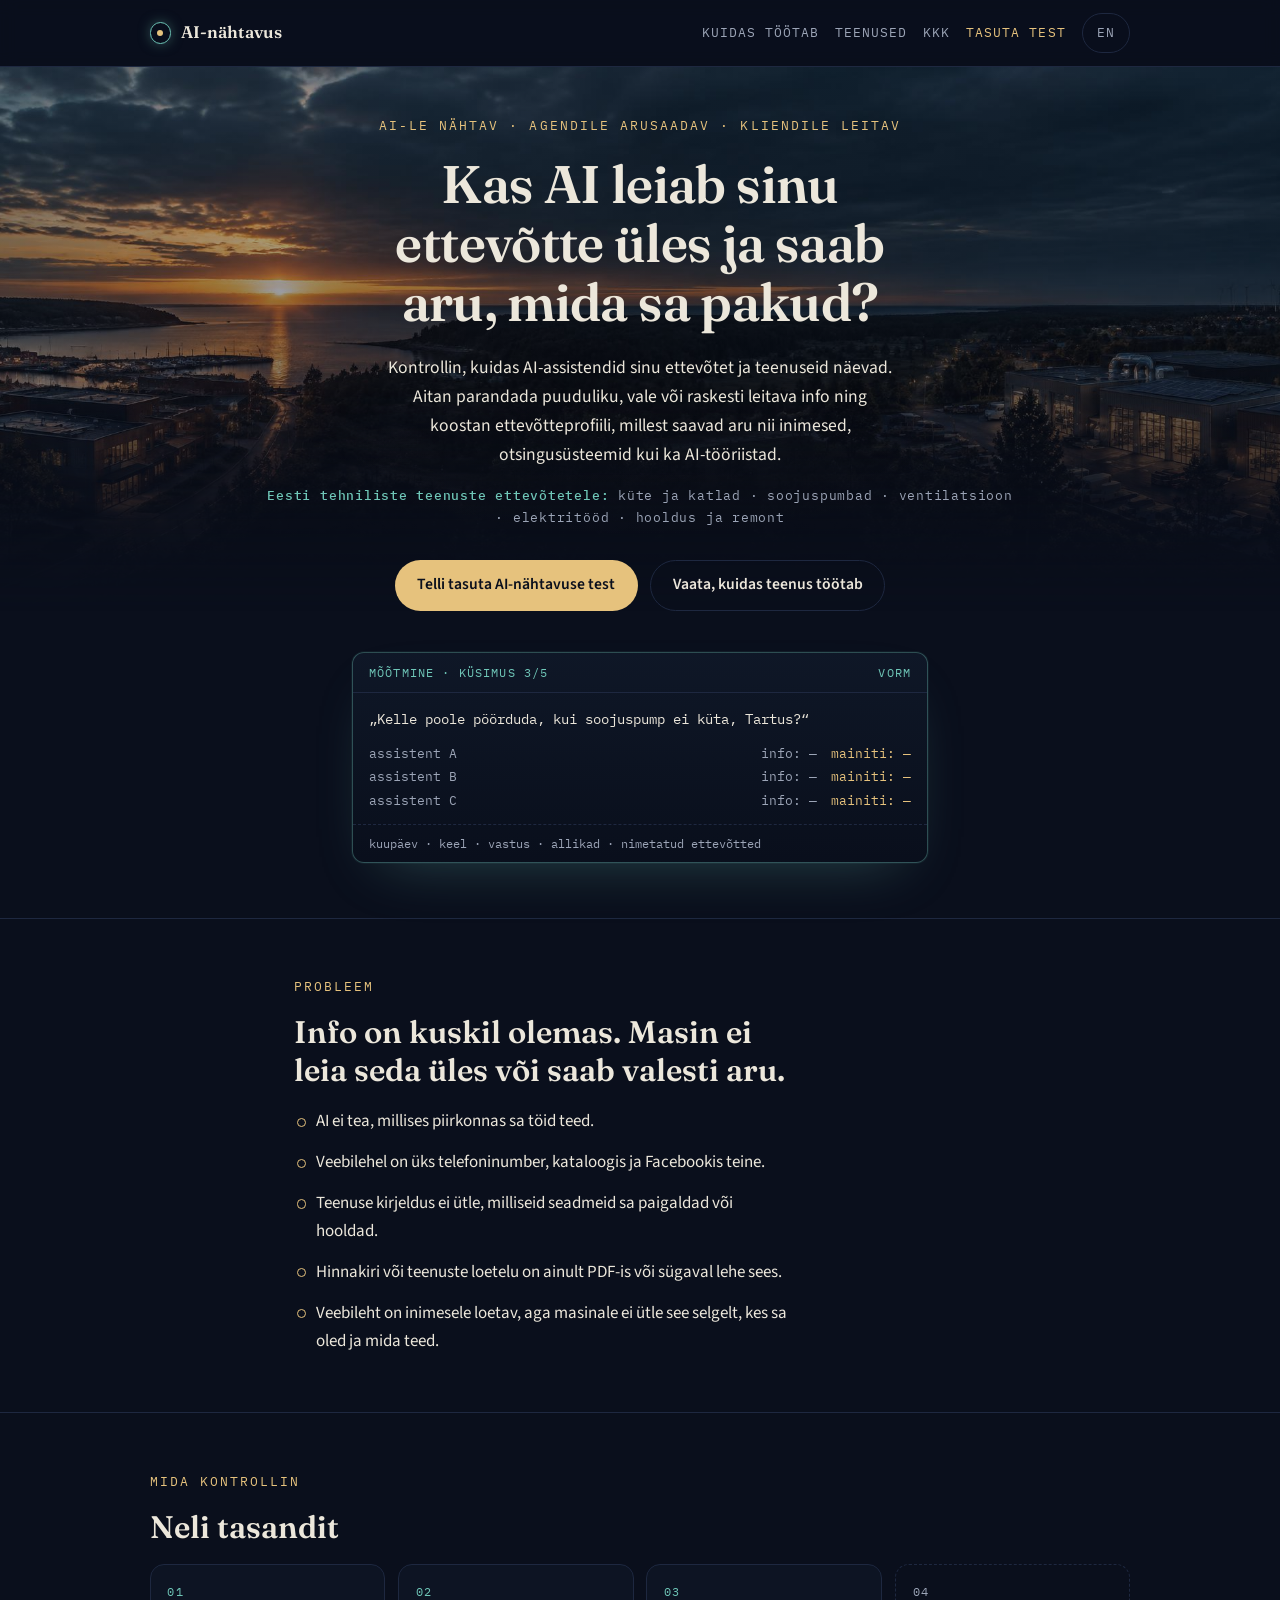
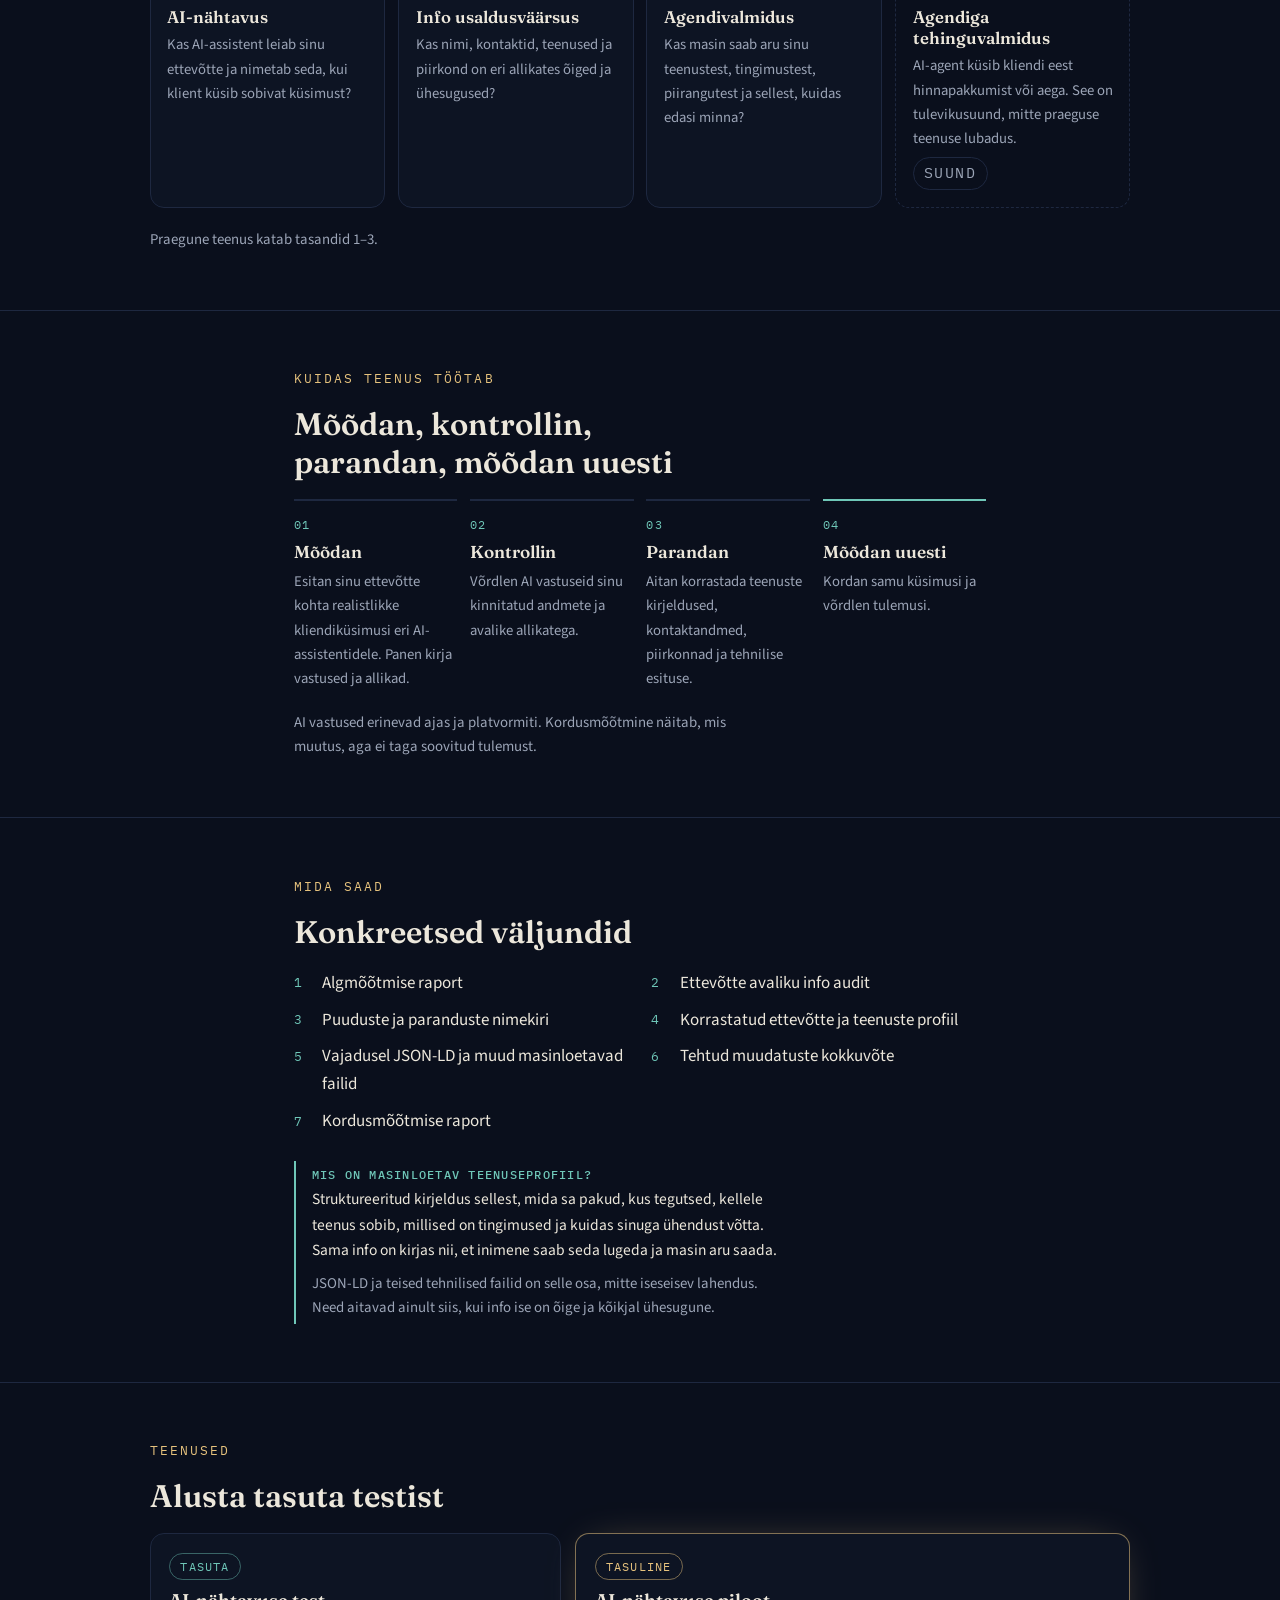
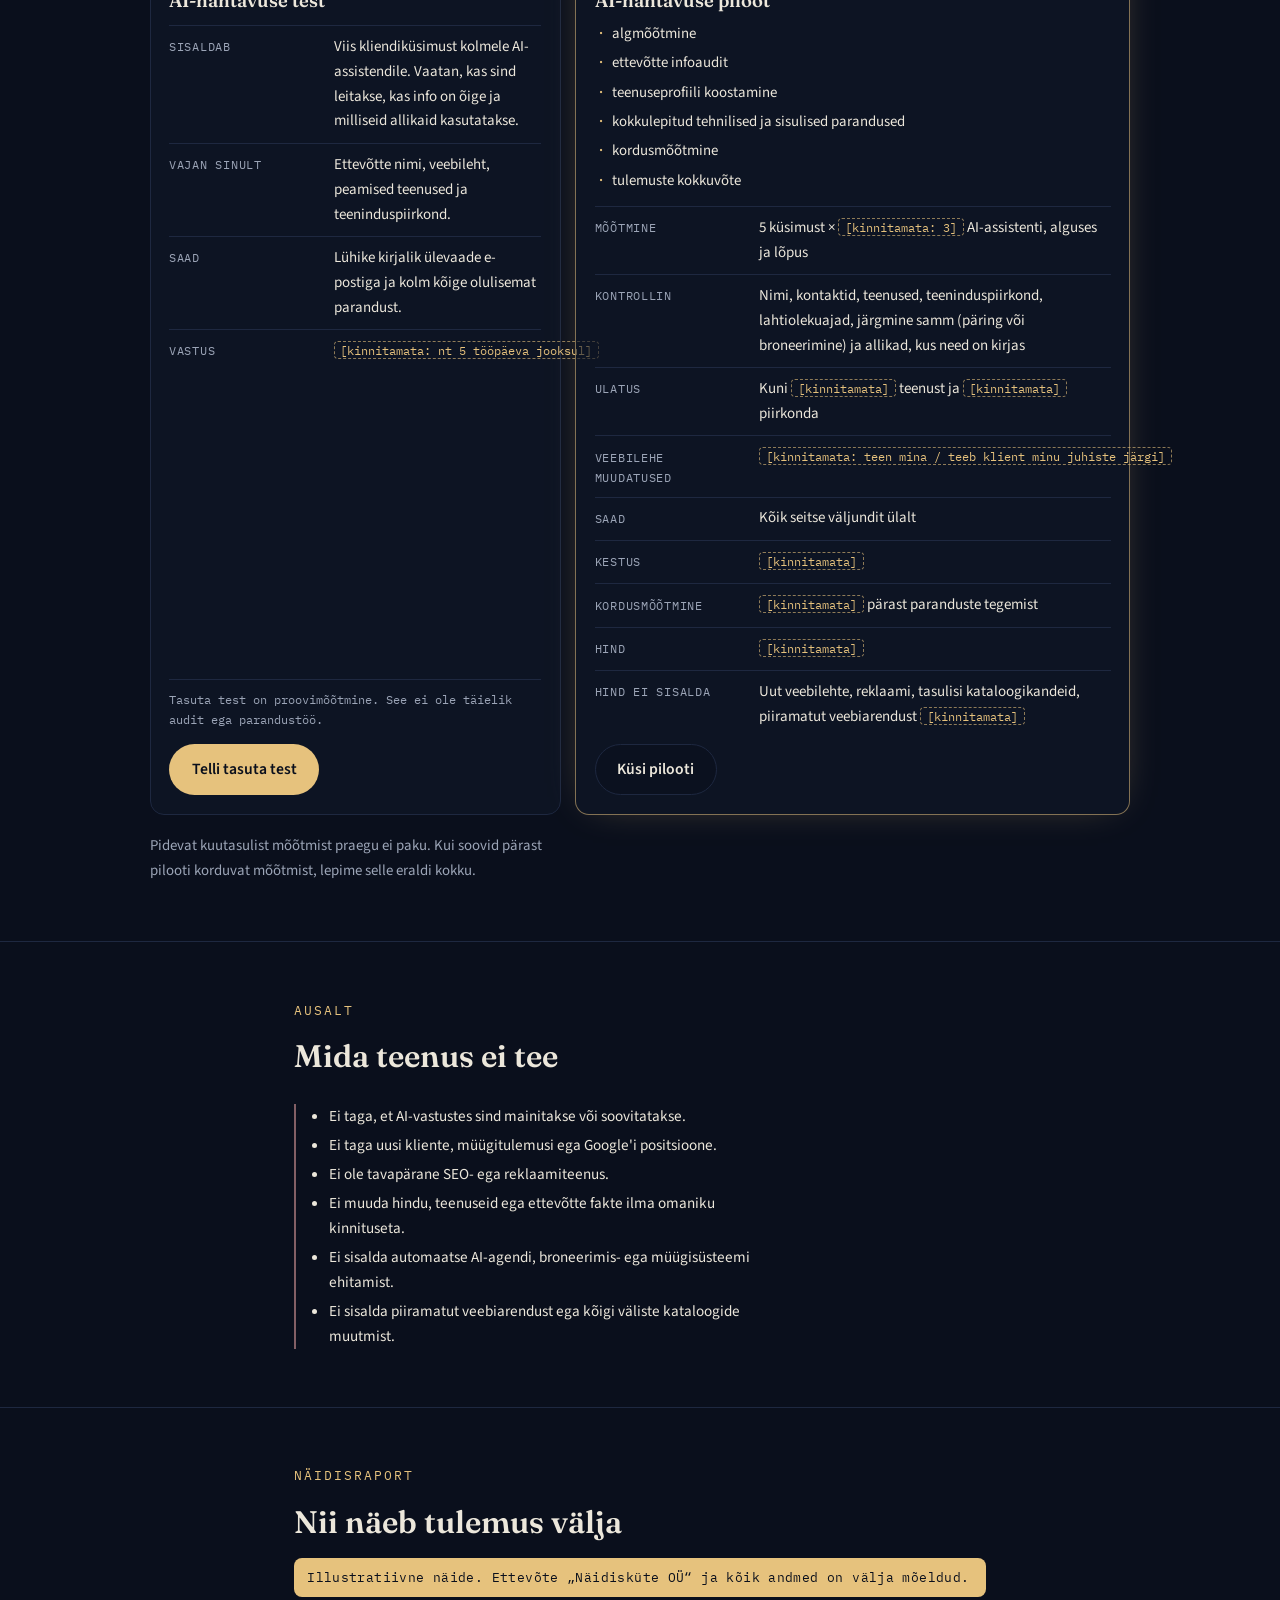
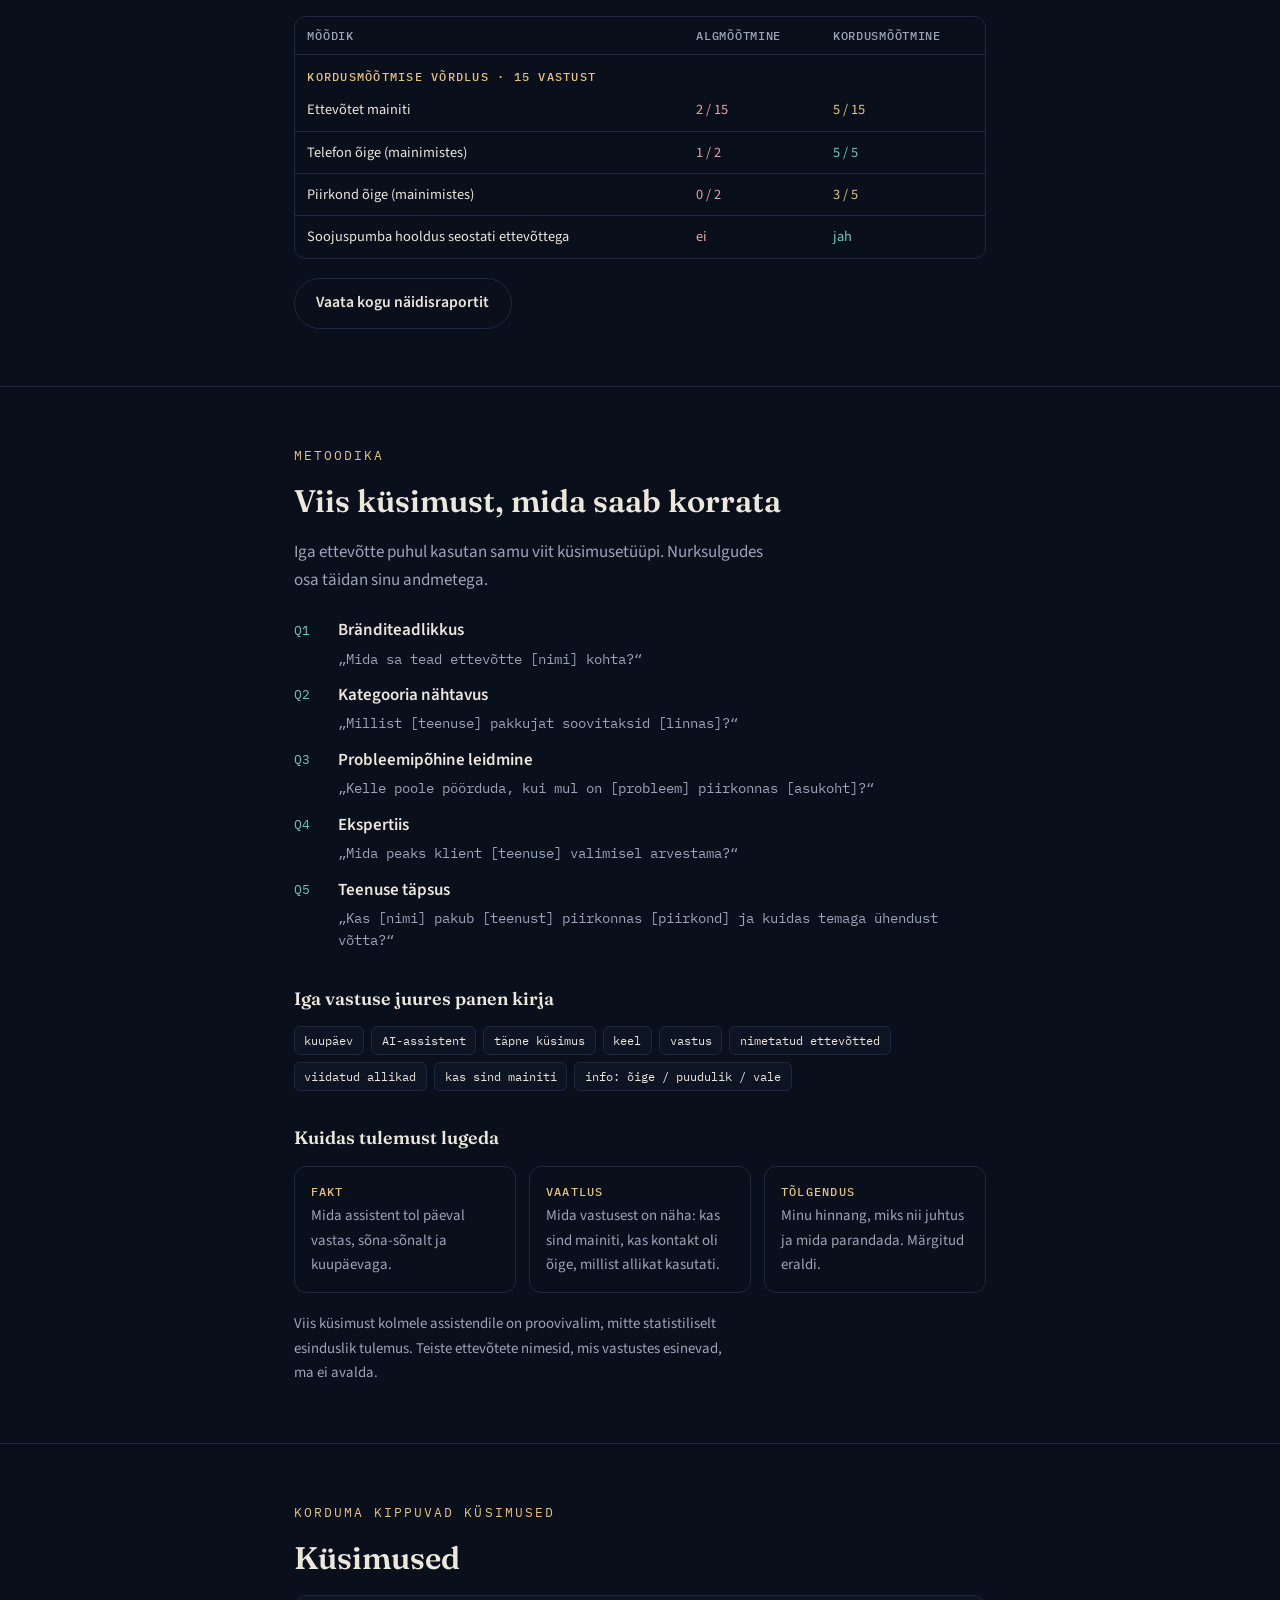
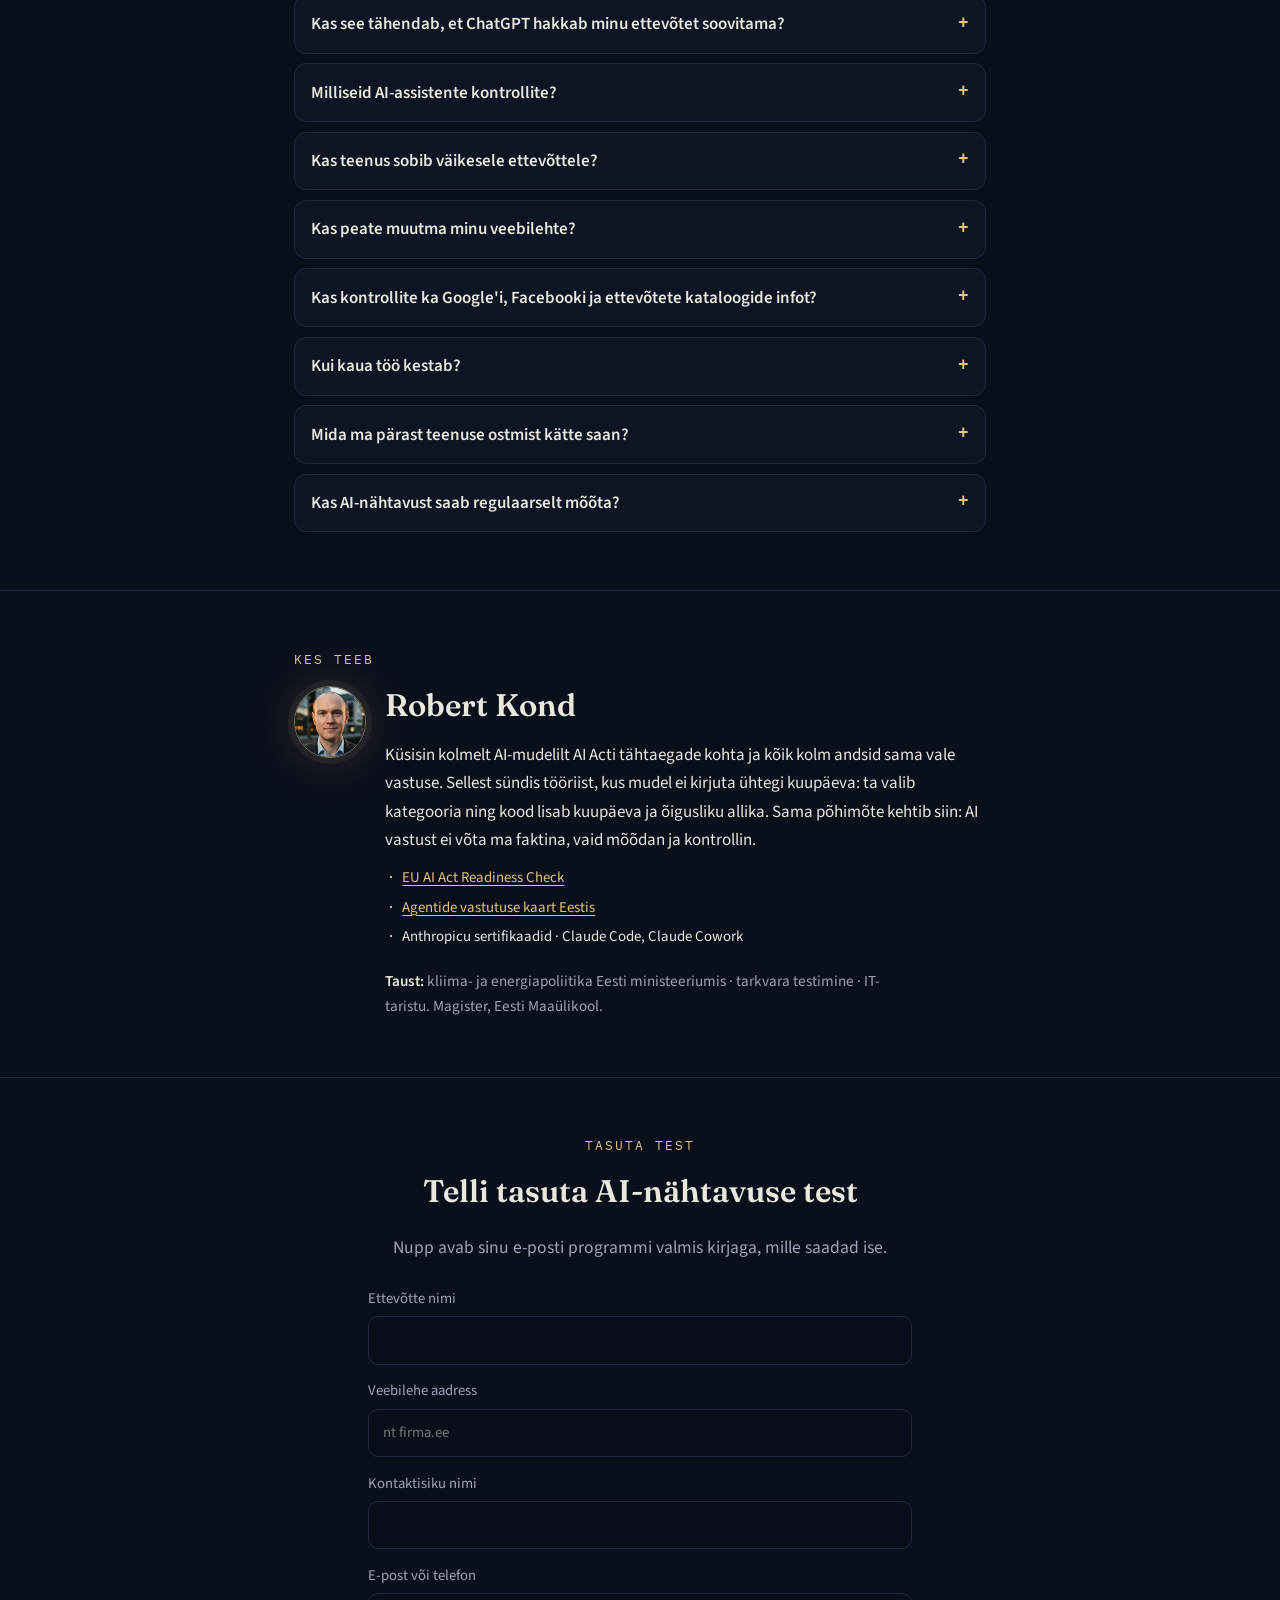
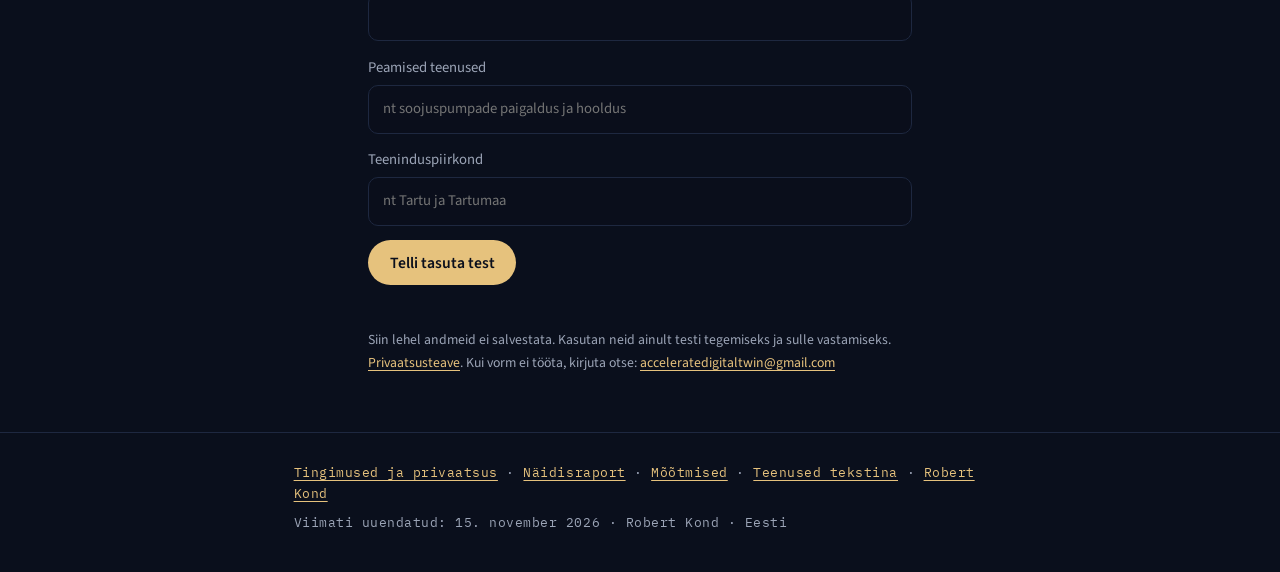
==== commit b55ccf9b: "feat: illustrative sample report page (fictional company, noindex) Fact, observation and interpretat" ====
--- a/index.html
+++ b/index.html
@@ -258,8 +258,8 @@
           <thead><tr><th>Mõõdik</th><th>Algmõõtmine</th><th>Kordusmõõtmine</th></tr></thead>
           <tbody>
             <tr><td>Ettevõtet mainiti</td><td class="bad">2 / 15</td><td class="mid">5 / 15</td></tr>
-            <tr><td>Telefoninumber õige</td><td class="bad">1 / 2</td><td class="ok">5 / 5</td></tr>
-            <tr><td>Teeninduspiirkond õige</td><td class="bad">0 / 2</td><td class="mid">3 / 5</td></tr>
+            <tr><td>Telefon õige (mainimistes)</td><td class="bad">1 / 2</td><td class="ok">5 / 5</td></tr>
+            <tr><td>Piirkond õige (mainimistes)</td><td class="bad">0 / 2</td><td class="mid">3 / 5</td></tr>
             <tr><td>Soojuspumba hooldus seostati ettevõttega</td><td class="bad">ei</td><td class="ok">jah</td></tr>
           </tbody>
         </table>
@@ -539,8 +539,8 @@
           <thead><tr><th>Measure</th><th>Baseline</th><th>Follow-up</th></tr></thead>
           <tbody>
             <tr><td>Company mentioned</td><td class="bad">2 / 15</td><td class="mid">5 / 15</td></tr>
-            <tr><td>Phone number correct</td><td class="bad">1 / 2</td><td class="ok">5 / 5</td></tr>
-            <tr><td>Service area correct</td><td class="bad">0 / 2</td><td class="mid">3 / 5</td></tr>
+            <tr><td>Phone correct (in mentions)</td><td class="bad">1 / 2</td><td class="ok">5 / 5</td></tr>
+            <tr><td>Area correct (in mentions)</td><td class="bad">0 / 2</td><td class="mid">3 / 5</td></tr>
             <tr><td>Heat pump maintenance linked to the company</td><td class="bad">no</td><td class="ok">yes</td></tr>
           </tbody>
         </table>
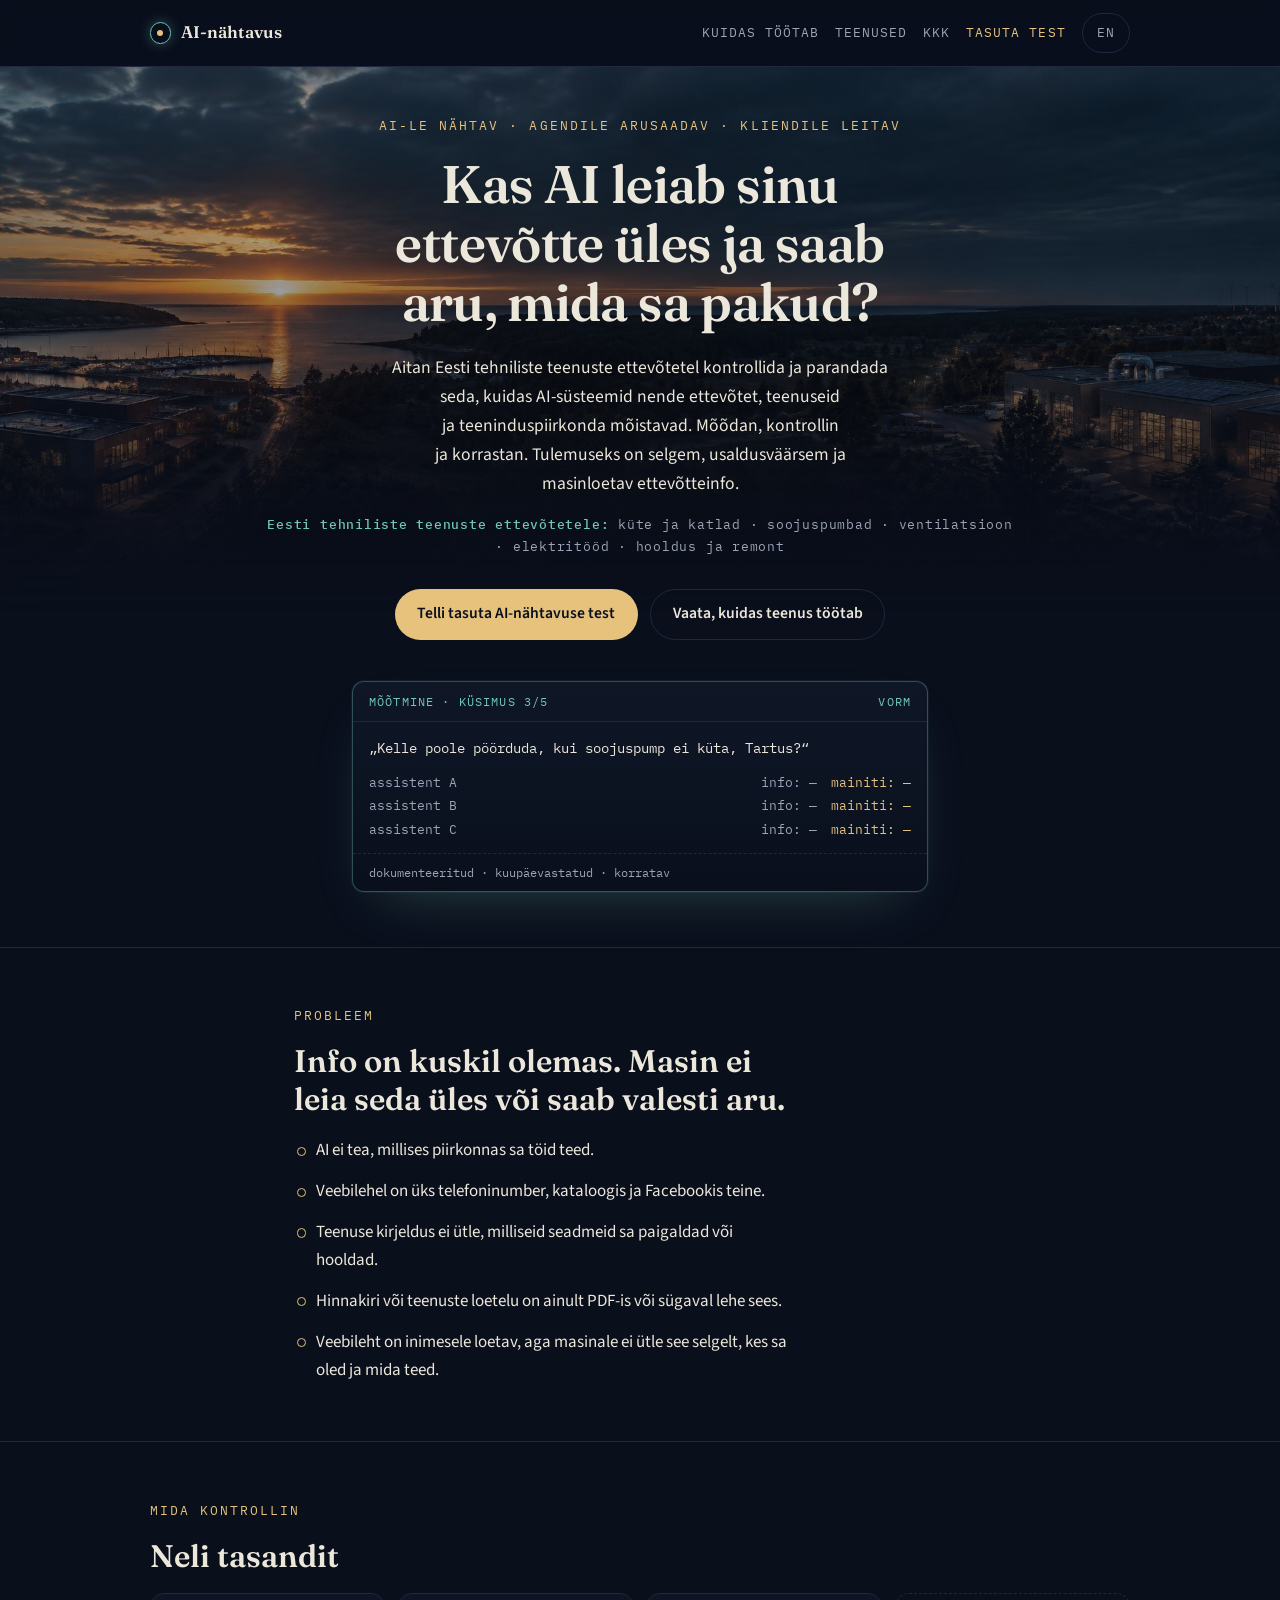
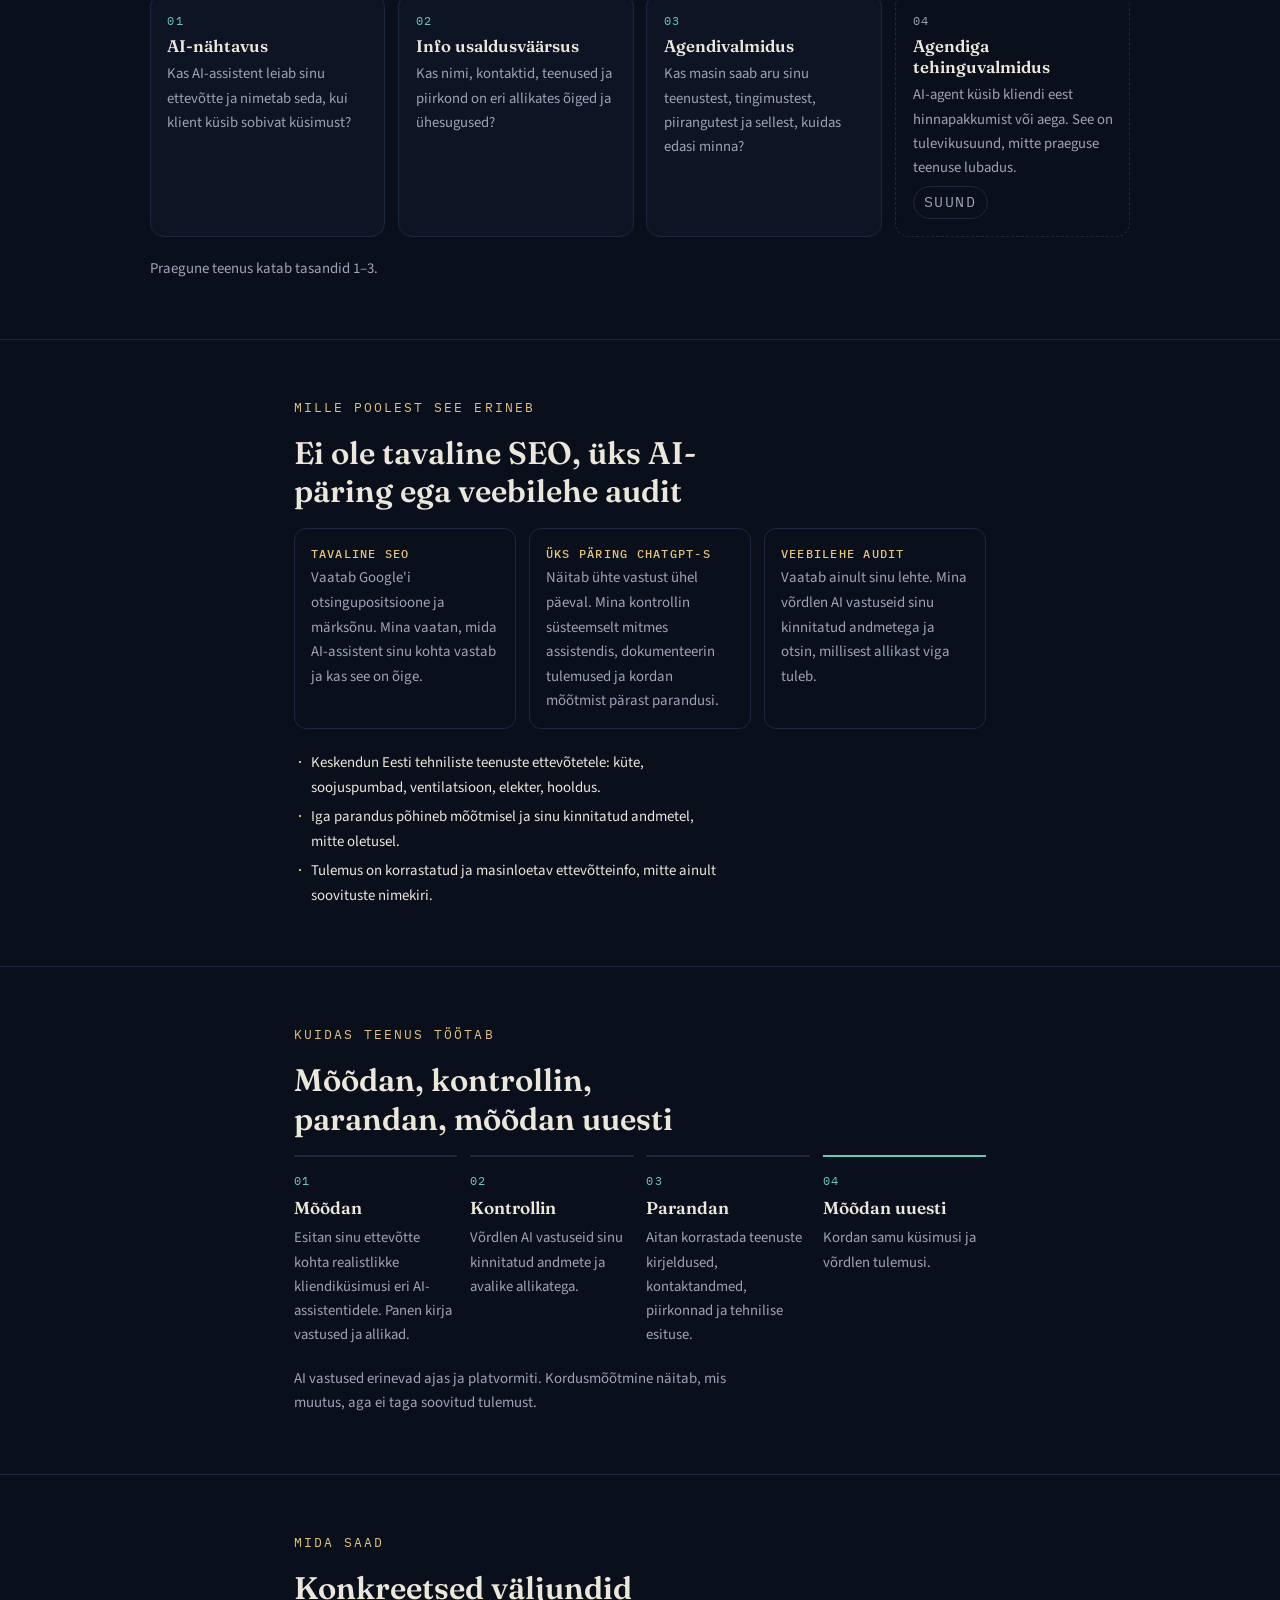
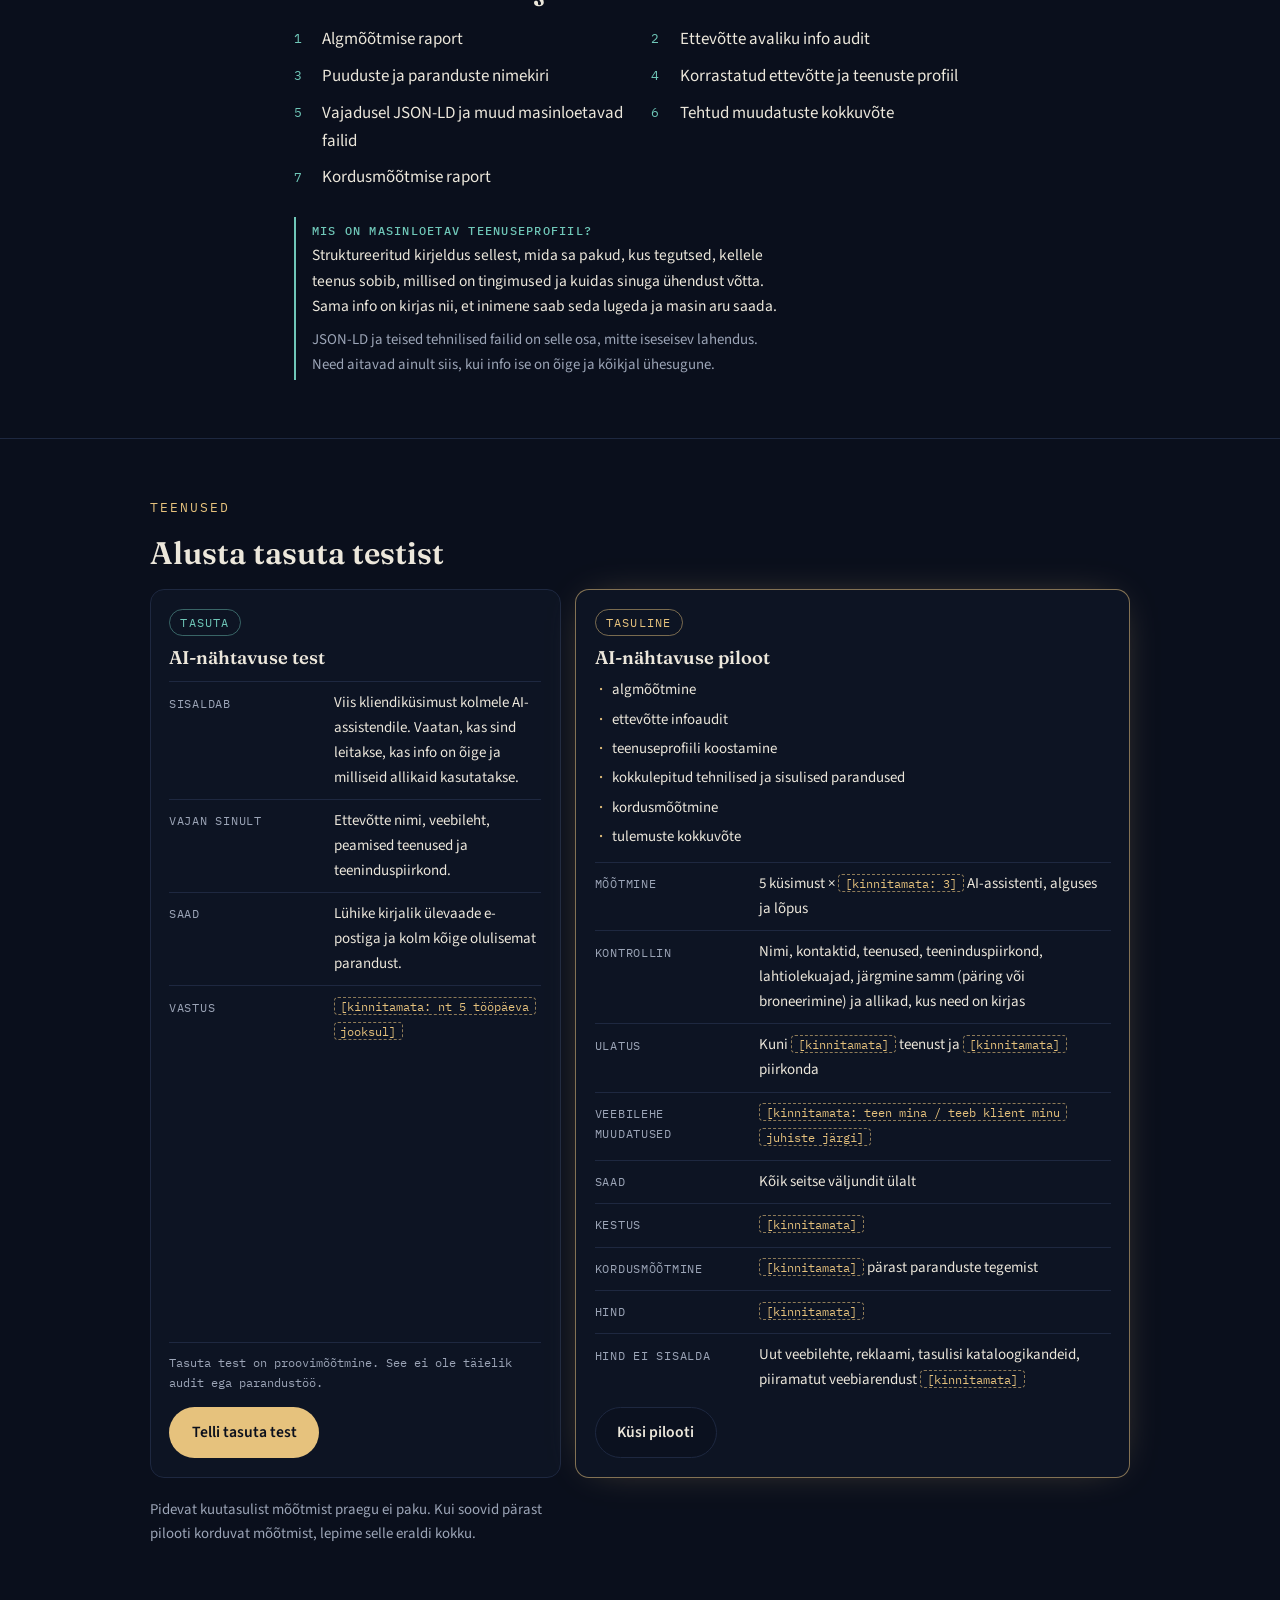
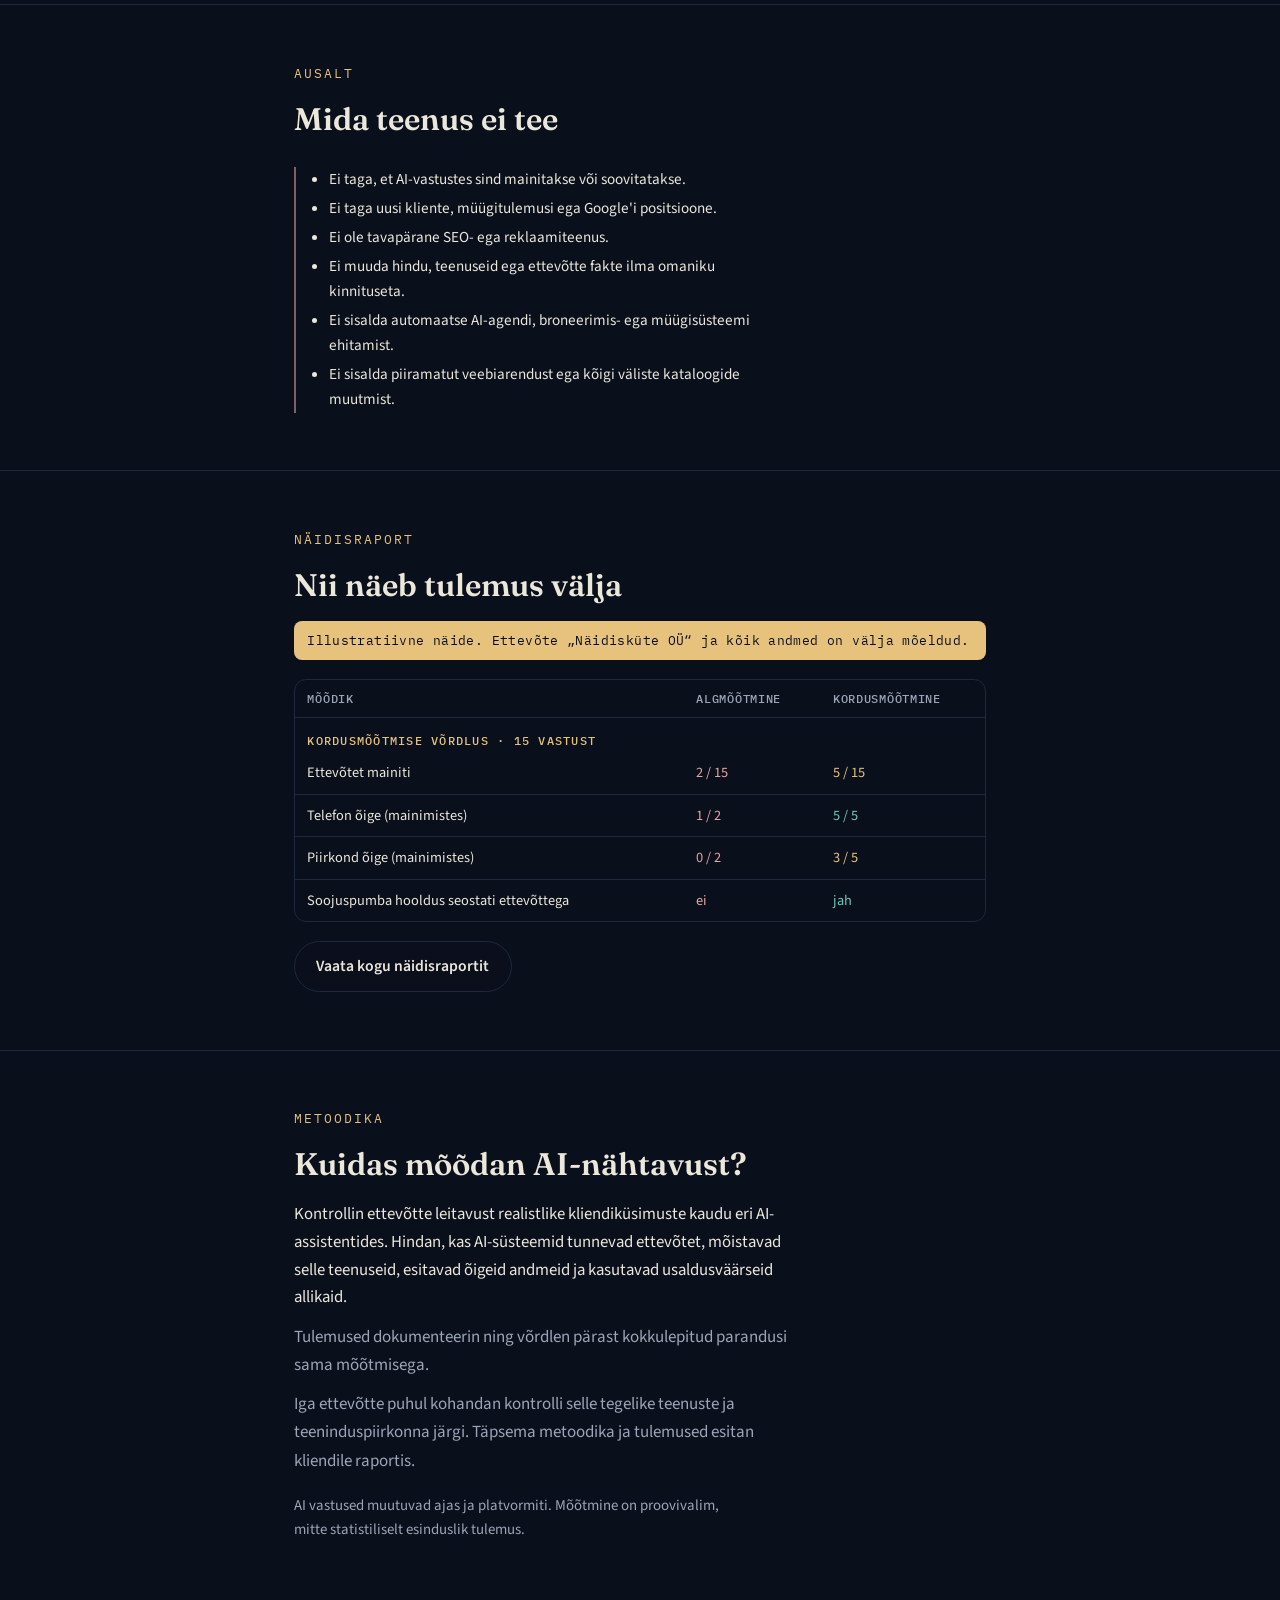
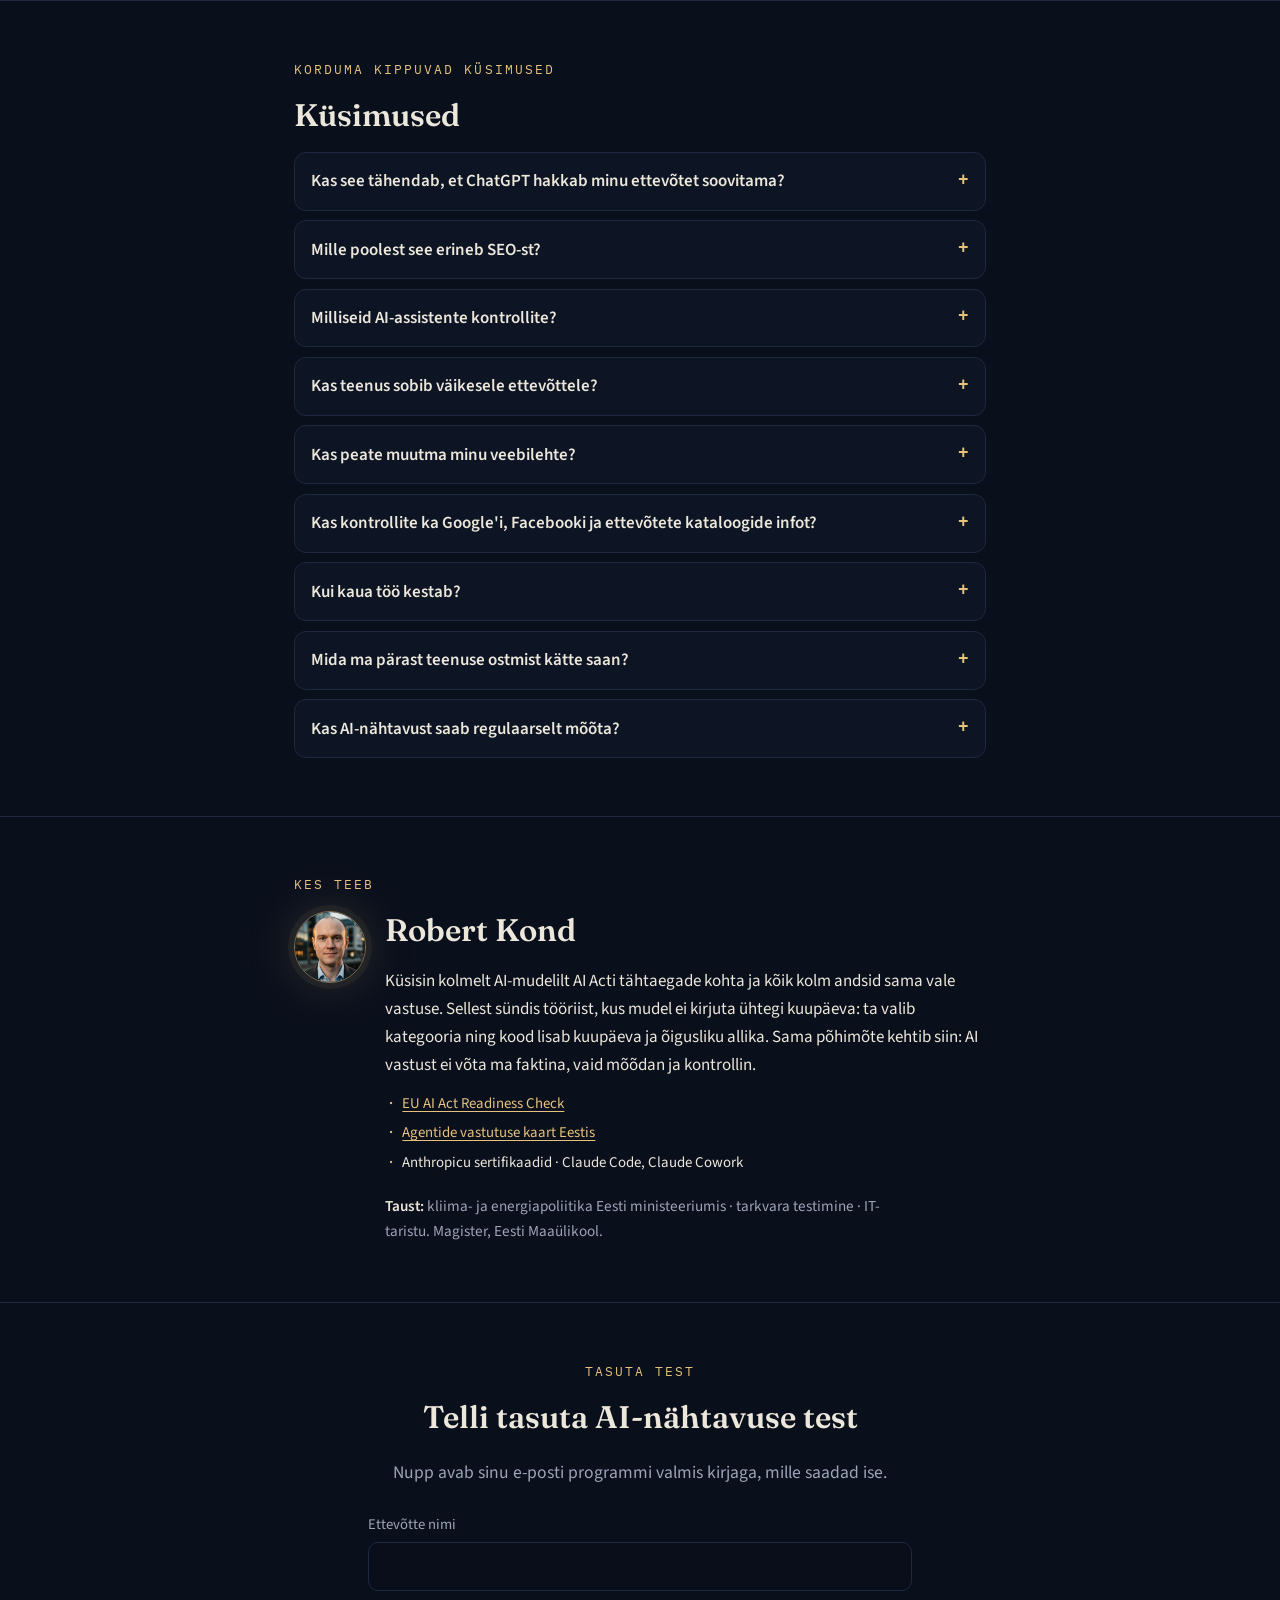
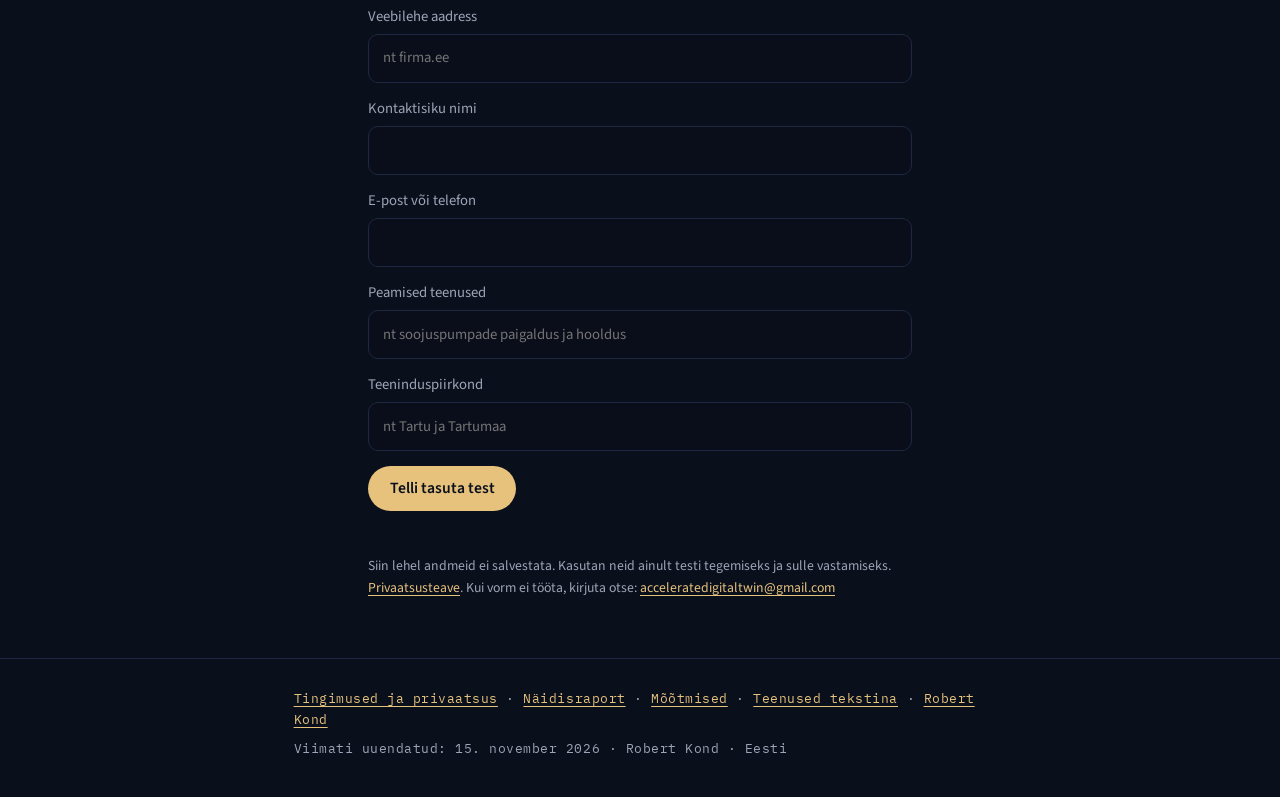
==== commit 29428176: "feat: sharper positioning, differentiation from SEO, shorter public method New hero description. New" ====
--- a/index.html
+++ b/index.html
@@ -4,7 +4,7 @@
 <meta charset="utf-8">
 <meta name="viewport" content="width=device-width, initial-scale=1, viewport-fit=cover">
 <title>AI-nähtavus · Kas AI leiab sinu ettevõtte üles?</title>
-<meta name="description" content="Kontrollin, kuidas AI-assistendid sinu ettevõtet ja teenuseid näevad, ning korrastan ettevõtte info nii, et see oleks inimestele, otsingusüsteemidele ja AI-tööriistadele selge. Eesti tehniliste teenuste ettevõtetele. Tasuta AI-nähtavuse test.">
+<meta name="description" content="Aitan Eesti tehniliste teenuste ettevõtetel kontrollida ja parandada seda, kuidas AI-süsteemid nende ettevõtet, teenuseid ja teeninduspiirkonda mõistavad. Mõõdan, kontrollin ja korrastan. Tasuta AI-nähtavuse test.">
 <meta property="og:title" content="AI-le nähtav. Agendile arusaadav. Kliendile leitav.">
 <meta property="og:description" content="Kas AI leiab sinu ettevõtte üles ja saab aru, mida sa pakud? Tasuta AI-nähtavuse test Eesti tehniliste teenuste ettevõtetele.">
 <meta property="og:type" content="website">
@@ -46,7 +46,7 @@
       "name": "AI-nähtavus",
       "alternateName": "AI Visibility",
       "slogan": "AI-le nähtav. Agendile arusaadav. Kliendile leitav.",
-      "description": "Kontrollin, kuidas AI-assistendid ettevõtet ja selle teenuseid näevad, ning korrastan ettevõtte info nii, et see oleks inimestele, otsingusüsteemidele ja AI-tööriistadele selge ning masinloetav.",
+      "description": "Aitan Eesti tehniliste teenuste ettevõtetel kontrollida ja parandada seda, kuidas AI-süsteemid nende ettevõtet, teenuseid ja teeninduspiirkonda mõistavad. Mõõdan, kontrollin ja korrastan.",
       "url": "https://rkcd.github.io/ai-nahtavus/",
       "image": "https://rkcd.github.io/ai-nahtavus/og-image.jpg",
       "email": "mailto:acceleratedigitaltwin@gmail.com",
@@ -102,7 +102,7 @@
     <div class="wrap">
       <p class="kicker">AI-le nähtav · Agendile arusaadav · Kliendile leitav</p>
       <h1 id="h1-et" class="ask">Kas AI leiab sinu ettevõtte üles ja saab aru, mida sa pakud?</h1>
-      <p class="lead">Kontrollin, kuidas AI-assistendid sinu ettevõtet ja teenuseid näevad. Aitan parandada puuduliku, vale või raskesti leitava info ning koostan ettevõtteprofiili, millest saavad aru nii inimesed, otsingusüsteemid kui ka AI-tööriistad.</p>
+      <p class="lead">Aitan Eesti tehniliste teenuste ettevõtetel kontrollida ja parandada seda, kuidas AI-süsteemid nende ettevõtet, teenuseid ja teeninduspiirkonda mõistavad. Mõõdan, kontrollin ja korrastan. Tulemuseks on selgem, usaldusväärsem ja masinloetav ettevõtteinfo.</p>
       <p class="for-whom"><b>Eesti tehniliste teenuste ettevõtetele:</b> küte ja katlad · soojuspumbad · ventilatsioon · elektritööd · hooldus ja remont</p>
       <div class="cta-row">
         <a class="btn btn-gold" href="#test-et">Telli tasuta AI-nähtavuse test</a>
@@ -116,7 +116,7 @@
           <li><span>assistent B</span><span class="x">info: —</span><span class="v">mainiti: —</span></li>
           <li><span>assistent C</span><span class="x">info: —</span><span class="v">mainiti: —</span></li>
         </ul>
-        <p class="probe-f">kuupäev · keel · vastus · allikad · nimetatud ettevõtted</p>
+        <p class="probe-f">dokumenteeritud · kuupäevastatud · korratav</p>
       </div>
     </div>
   </section>
@@ -146,6 +146,23 @@
         <li class="future"><b>Agendiga tehinguvalmidus</b><span>AI-agent küsib kliendi eest hinnapakkumist või aega. See on tulevikusuund, mitte praeguse teenuse lubadus.</span><span class="tag">Suund</span></li>
       </ol>
       <p class="fine">Praegune teenus katab tasandid 1–3.</p>
+    </div>
+  </section>
+
+  <section class="block" id="erinevus-et" aria-labelledby="h-erinevus-et">
+    <div class="wrap">
+      <p class="kicker">Mille poolest see erineb</p>
+      <h2 id="h-erinevus-et">Ei ole tavaline SEO, üks AI-päring ega veebilehe audit</h2>
+      <dl class="kinds">
+        <div><dt class="label">Tavaline SEO</dt><dd>Vaatab Google'i otsingupositsioone ja märksõnu. Mina vaatan, mida AI-assistent sinu kohta vastab ja kas see on õige.</dd></div>
+        <div><dt class="label">Üks päring ChatGPT-s</dt><dd>Näitab ühte vastust ühel päeval. Mina kontrollin süsteemselt mitmes assistendis, dokumenteerin tulemused ja kordan mõõtmist pärast parandusi.</dd></div>
+        <div><dt class="label">Veebilehe audit</dt><dd>Vaatab ainult sinu lehte. Mina võrdlen AI vastuseid sinu kinnitatud andmetega ja otsin, millisest allikast viga tuleb.</dd></div>
+      </dl>
+      <ul class="ticks diff-gain">
+        <li>Keskendun Eesti tehniliste teenuste ettevõtetele: küte, soojuspumbad, ventilatsioon, elekter, hooldus.</li>
+        <li>Iga parandus põhineb mõõtmisel ja sinu kinnitatud andmetel, mitte oletusel.</li>
+        <li>Tulemus on korrastatud ja masinloetav ettevõtteinfo, mitte ainult soovituste nimekiri.</li>
+      </ul>
     </div>
   </section>
 
@@ -271,27 +288,13 @@
   <section class="block" id="metoodika-et" aria-labelledby="h-metoodika-et">
     <div class="wrap">
       <p class="kicker">Metoodika</p>
-      <h2 id="h-metoodika-et">Viis küsimust, mida saab korrata</h2>
-      <p class="section-lead">Iga ettevõtte puhul kasutan samu viit küsimusetüüpi. Nurksulgudes osa täidan sinu andmetega.</p>
-      <ol class="qlist">
-        <li><b>Bränditeadlikkus</b><q>Mida sa tead ettevõtte [nimi] kohta?</q></li>
-        <li><b>Kategooria nähtavus</b><q>Millist [teenuse] pakkujat soovitaksid [linnas]?</q></li>
-        <li><b>Probleemipõhine leidmine</b><q>Kelle poole pöörduda, kui mul on [probleem] piirkonnas [asukoht]?</q></li>
-        <li><b>Ekspertiis</b><q>Mida peaks klient [teenuse] valimisel arvestama?</q></li>
-        <li><b>Teenuse täpsus</b><q>Kas [nimi] pakub [teenust] piirkonnas [piirkond] ja kuidas temaga ühendust võtta?</q></li>
-      </ol>
-      <h3 class="h3">Iga vastuse juures panen kirja</h3>
-      <ul class="fields">
-        <li>kuupäev</li><li>AI-assistent</li><li>täpne küsimus</li><li>keel</li><li>vastus</li>
-        <li>nimetatud ettevõtted</li><li>viidatud allikad</li><li>kas sind mainiti</li><li>info: õige / puudulik / vale</li>
-      </ul>
-      <h3 class="h3">Kuidas tulemust lugeda</h3>
-      <dl class="kinds">
-        <div><dt class="label">Fakt</dt><dd>Mida assistent tol päeval vastas, sõna-sõnalt ja kuupäevaga.</dd></div>
-        <div><dt class="label">Vaatlus</dt><dd>Mida vastusest on näha: kas sind mainiti, kas kontakt oli õige, millist allikat kasutati.</dd></div>
-        <div><dt class="label">Tõlgendus</dt><dd>Minu hinnang, miks nii juhtus ja mida parandada. Märgitud eraldi.</dd></div>
-      </dl>
-      <p class="fine">Viis küsimust kolmele assistendile on proovivalim, mitte statistiliselt esinduslik tulemus. Teiste ettevõtete nimesid, mis vastustes esinevad, ma ei avalda.</p>
+      <h2 id="h-metoodika-et">Kuidas mõõdan AI-nähtavust?</h2>
+      <div class="method-short">
+        <p>Kontrollin ettevõtte leitavust realistlike kliendiküsimuste kaudu eri AI-assistentides. Hindan, kas AI-süsteemid tunnevad ettevõtet, mõistavad selle teenuseid, esitavad õigeid andmeid ja kasutavad usaldusväärseid allikaid.</p>
+        <p>Tulemused dokumenteerin ning võrdlen pärast kokkulepitud parandusi sama mõõtmisega.</p>
+        <p>Iga ettevõtte puhul kohandan kontrolli selle tegelike teenuste ja teeninduspiirkonna järgi. Täpsema metoodika ja tulemused esitan kliendile raportis.</p>
+      </div>
+      <p class="fine">AI vastused muutuvad ajas ja platvormiti. Mõõtmine on proovivalim, mitte statistiliselt esinduslik tulemus.</p>
     </div>
   </section>
 
@@ -301,6 +304,7 @@
       <h2 id="h-kkk-et">Küsimused</h2>
       <div class="faq">
         <details><summary>Kas see tähendab, et ChatGPT hakkab minu ettevõtet soovitama?</summary><p>Ei pruugi. AI-assistent otsustab ise, keda nimetada, ja tema vastused muutuvad. Seda ei saa keegi lubada. Saan teha nii, et sinu kohta käiv info oleks õige, kõikjal ühesugune ja masinale arusaadav. Siis on suurem võimalus, et kui sind mainitakse, tehakse seda õigesti.</p></details>
+        <details><summary>Mille poolest see erineb SEO-st?</summary><p>SEO eesmärk on Google'i otsingupositsioon. Mina kontrollin, mida AI-assistendid sinu ettevõtte kohta vastavad, kas see on õige ja millisest allikast info tuleb. Paljud parandused aitavad ka tavalist otsingut, aga positsioone ma ei luba.</p></details>
         <details><summary>Milliseid AI-assistente kontrollite?</summary><p>Kolme levinumat üldkasutatavat assistenti <span class="tbd">[kinnitamata: nt ChatGPT, Gemini, Perplexity]</span>. Kasutan neid nii, nagu klient neid kasutab, ilma isikupärastamiseta. Raportis on kirjas, millist assistenti ja millal kasutasin.</p></details>
         <details><summary>Kas teenus sobib väikesele ettevõttele?</summary><p>Jah, see on tehtud just väikestele ettevõtetele, kes pakuvad selgeid teenuseid kindlas piirkonnas. Piisab, kui sul on veebileht või vähemalt mõni avalik kirje, näiteks Google'i ettevõtteprofiil.</p></details>
         <details><summary>Kas peate muutma minu veebilehte?</summary><p>Mitte alati. Sageli on suurem mõju kataloogides ja Google'i ettevõtteprofiilis olevate andmete parandamisel. Kui veebilehte on vaja muuta, kirjutan täpse muudatuse ette. Kes selle teeb, lepime kokku.</p></details>
@@ -383,7 +387,7 @@
     <div class="wrap">
       <p class="kicker">Visible to AI · Clear to agents · Easy to find</p>
       <h1 id="h1-en" class="ask">Can AI find your company and understand what you offer?</h1>
-      <p class="lead">I check how AI assistants see your company and your services. I help fix information that is missing, wrong or hard to find, and build a company profile that people, search engines and AI tools can all understand.</p>
+      <p class="lead">I help technical service companies in Estonia check and improve how AI systems understand their company, services and service area. I measure, check and put things in order. The result is company information that is clearer, more reliable and machine-readable.</p>
       <p class="for-whom"><b>For technical service companies in Estonia:</b> heating and boilers · heat pumps · ventilation · electrical work · maintenance and repair</p>
       <div class="cta-row">
         <a class="btn btn-gold" href="#test-en">Order a free AI visibility test</a>
@@ -397,7 +401,7 @@
           <li><span>assistant B</span><span class="x">info: —</span><span class="v">mentioned: —</span></li>
           <li><span>assistant C</span><span class="x">info: —</span><span class="v">mentioned: —</span></li>
         </ul>
-        <p class="probe-f">date · language · answer · sources · companies named</p>
+        <p class="probe-f">documented · dated · repeatable</p>
       </div>
     </div>
   </section>
@@ -427,6 +431,23 @@
         <li class="future"><b>Agent transaction readiness</b><span>An AI agent asks you for a quote or a time slot on a customer’s behalf. This is a future direction, not a promise of the current service.</span><span class="tag">Direction</span></li>
       </ol>
       <p class="fine">The current service covers levels 1–3.</p>
+    </div>
+  </section>
+
+  <section class="block" id="difference-en" aria-labelledby="h-difference-en">
+    <div class="wrap">
+      <p class="kicker">How this is different</p>
+      <h2 id="h-difference-en">Not standard SEO, not a single AI query, not a website audit</h2>
+      <dl class="kinds">
+        <div><dt class="label">Standard SEO</dt><dd>Looks at Google rankings and keywords. I look at what an AI assistant says about you and whether it is correct.</dd></div>
+        <div><dt class="label">One query in ChatGPT</dt><dd>Shows one answer on one day. I check systematically across several assistants, document the results and measure again after the fixes.</dd></div>
+        <div><dt class="label">Website audit</dt><dd>Looks only at your site. I compare AI answers with your confirmed data and find which source the error comes from.</dd></div>
+      </dl>
+      <ul class="ticks diff-gain">
+        <li>I focus on technical service companies in Estonia: heating, heat pumps, ventilation, electrical, maintenance.</li>
+        <li>Every fix is based on a measurement and your confirmed data, not on guesswork.</li>
+        <li>The result is clean, machine-readable company information, not just a list of recommendations.</li>
+      </ul>
     </div>
   </section>
 
@@ -552,27 +573,13 @@
   <section class="block" id="method-en" aria-labelledby="h-method-en">
     <div class="wrap">
       <p class="kicker">Method</p>
-      <h2 id="h-method-en">Five questions you can repeat</h2>
-      <p class="section-lead">For every company I use the same five types of question. I fill in the parts in brackets with your details.</p>
-      <ol class="qlist">
-        <li><b>Brand awareness</b><q>What do you know about the company [name]?</q></li>
-        <li><b>Category visibility</b><q>Which [service] provider would you recommend in [city]?</q></li>
-        <li><b>Problem-led discovery</b><q>Who should I contact if I have [problem] in [location]?</q></li>
-        <li><b>Expertise</b><q>What should a customer consider when choosing [service]?</q></li>
-        <li><b>Service accuracy</b><q>Does [name] offer [service] in [area], and how do I contact them?</q></li>
-      </ol>
-      <h3 class="h3">For each answer I record</h3>
-      <ul class="fields">
-        <li>date</li><li>AI assistant</li><li>exact question</li><li>language</li><li>answer</li>
-        <li>companies named</li><li>sources cited</li><li>were you mentioned</li><li>info: correct / incomplete / wrong</li>
-      </ul>
-      <h3 class="h3">How to read the result</h3>
-      <dl class="kinds">
-        <div><dt class="label">Fact</dt><dd>What the assistant answered that day, word for word and dated.</dd></div>
-        <div><dt class="label">Observation</dt><dd>What the answer shows: were you mentioned, was the contact right, which source was used.</dd></div>
-        <div><dt class="label">Interpretation</dt><dd>My view of why it happened and what to fix. Marked separately.</dd></div>
-      </dl>
-      <p class="fine">Five questions to three assistants is a sample, not a statistically representative result. I don’t publish the names of other companies that appear in the answers.</p>
+      <h2 id="h-method-en">How do I measure AI visibility?</h2>
+      <div class="method-short">
+        <p>I check how findable a company is through realistic customer questions in different AI assistants. I assess whether AI systems know the company, understand its services, give correct details and use reliable sources.</p>
+        <p>I document the results and, after the agreed fixes, compare them with the same measurement.</p>
+        <p>For each company I tailor the check to its actual services and service area. The detailed method and results are presented to the client in the report.</p>
+      </div>
+      <p class="fine">AI answers change over time and between platforms. A measurement is a sample, not a statistically representative result.</p>
     </div>
   </section>
 
@@ -582,6 +589,7 @@
       <h2 id="h-faq-en">Questions</h2>
       <div class="faq">
         <details><summary>Does this mean ChatGPT will start recommending my company?</summary><p>Not necessarily. An AI assistant decides on its own whom to name, and its answers change. Nobody can promise that. What I can do is make sure the information about you is correct, consistent everywhere and understandable to a machine. Then, if you are mentioned, it is more likely to be done correctly.</p></details>
+        <details><summary>How is this different from SEO?</summary><p>SEO aims at Google rankings. I check what AI assistants say about your company, whether it is correct and which source the information comes from. Many fixes also help ordinary search, but I don't promise rankings.</p></details>
         <details><summary>Which AI assistants do you check?</summary><p>Three widely used general assistants <span class="tbd">[to confirm: e.g. ChatGPT, Gemini, Perplexity]</span>. I use them the way a customer would, without personalisation. The report states which assistant I used and when.</p></details>
         <details><summary>Is this suitable for a small company?</summary><p>Yes, it is made for small companies that offer clear services in a specific area. A website or at least one public listing, such as a Google Business Profile, is enough.</p></details>
         <details><summary>Do you have to change my website?</summary><p>Not always. Fixing the data in directories and in your Google Business Profile often matters more. If the website needs changes, I write down the exact change. We agree on who makes it.</p></details>
--- a/site.css
+++ b/site.css
@@ -270,7 +270,7 @@
 .levels li.future::before { color: var(--muted); }
 .levels .tag { margin-top: auto; }
 
-.tbd { font-family: var(--mono); font-size: .82em; color: var(--gold); border: 1px dashed rgba(230,194,125,.6); border-radius: 4px; padding: 0 .35rem; white-space: nowrap; }
+.tbd { font-family: var(--mono); font-size: .82em; color: var(--gold); border: 1px dashed rgba(230,194,125,.6); border-radius: 4px; padding: 0 .35rem; overflow-wrap: anywhere; -webkit-box-decoration-break: clone; box-decoration-break: clone; }
 
 .outputs { list-style: none; padding: 0; display: grid; grid-template-columns: repeat(2, minmax(0, 1fr)); gap: .55rem 1.4rem; counter-reset: out; }
 .outputs li { counter-increment: out; display: grid; grid-template-columns: 1.8rem minmax(0, 1fr); color: var(--ivory); }
@@ -321,3 +321,10 @@
   .spec div { grid-template-columns: 1fr; gap: .15rem; }
 }
 .rtable caption { text-align: left; padding: .7rem .8rem 0; }
+.tier, .levels li, .spec dd { min-width: 0; }
+
+/* ---- Positioning: differentiation and short method ---- */
+.diff-gain { margin-top: 1.4rem; max-width: 62ch; }
+.method-short { display: grid; gap: .7rem; max-width: 62ch; }
+.method-short p:first-child { color: var(--ivory); font-size: 1.05rem; }
+.method-short p + p { color: var(--muted); }
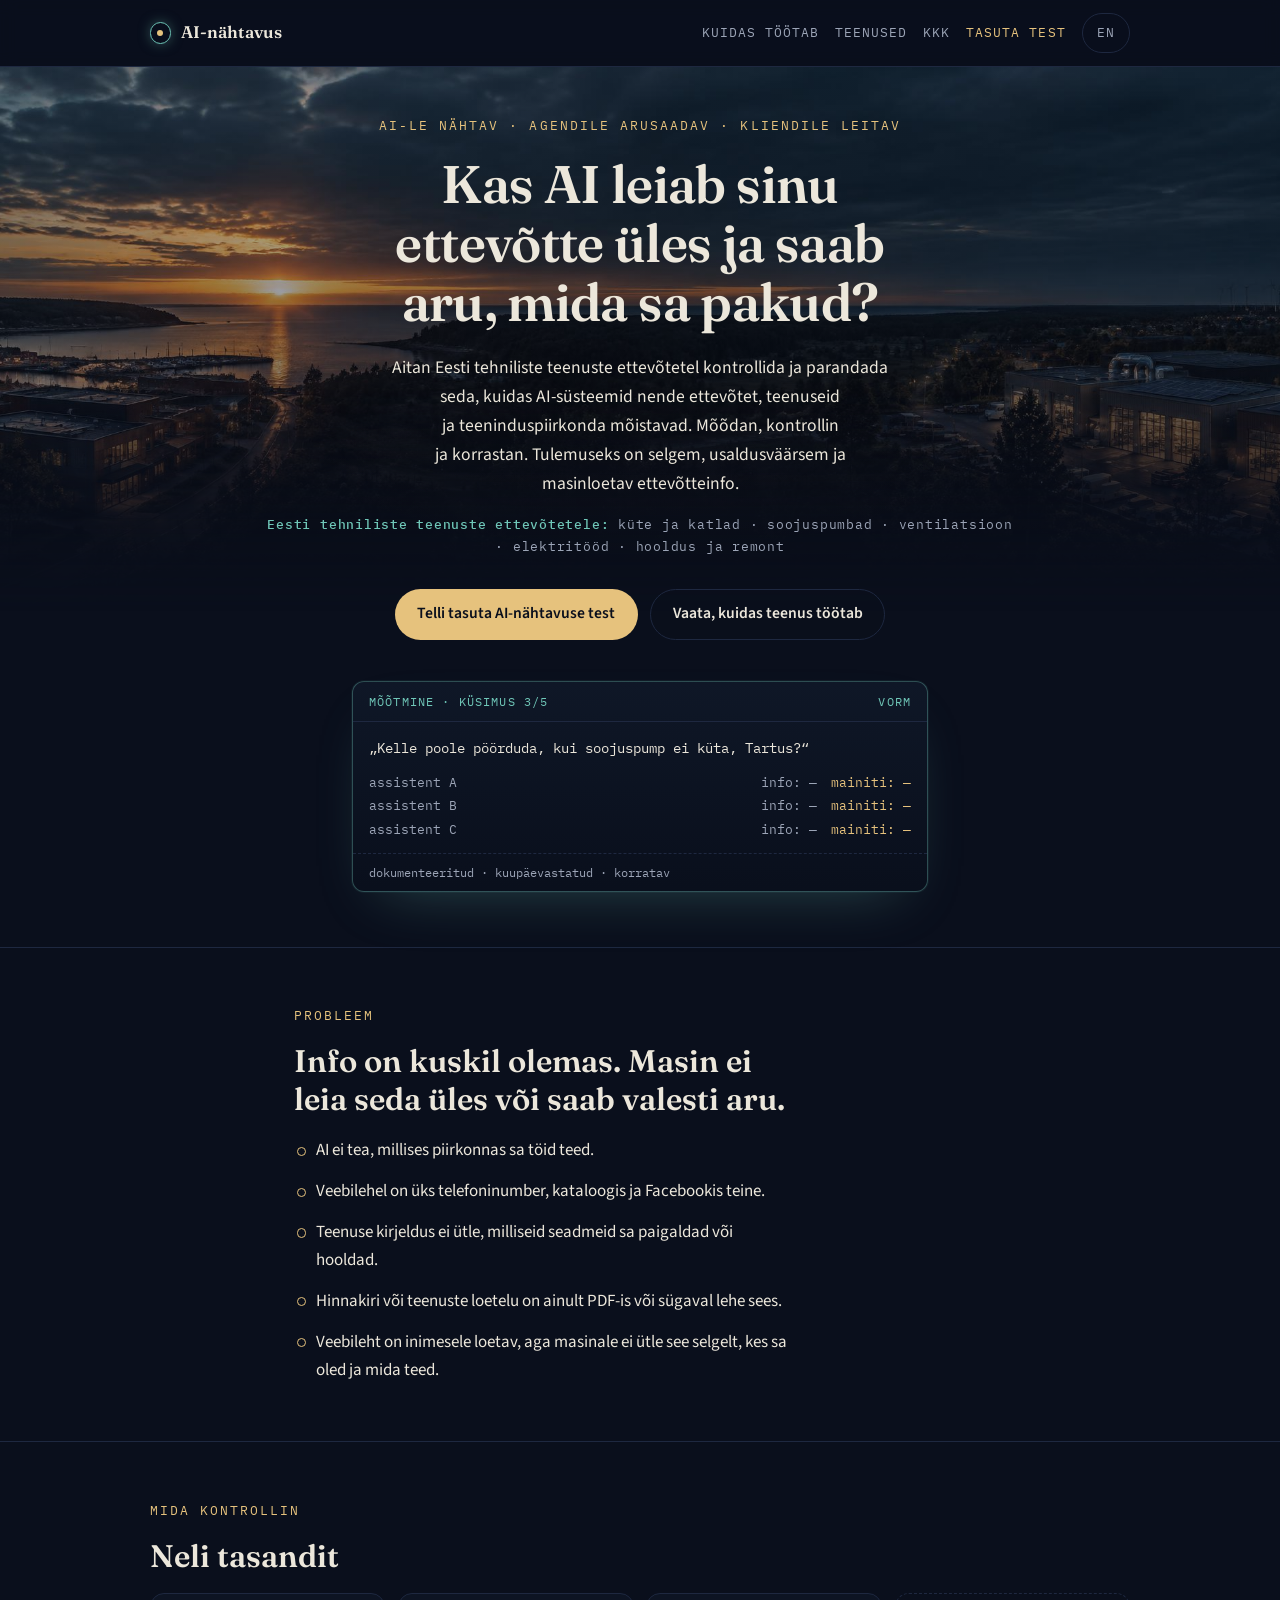
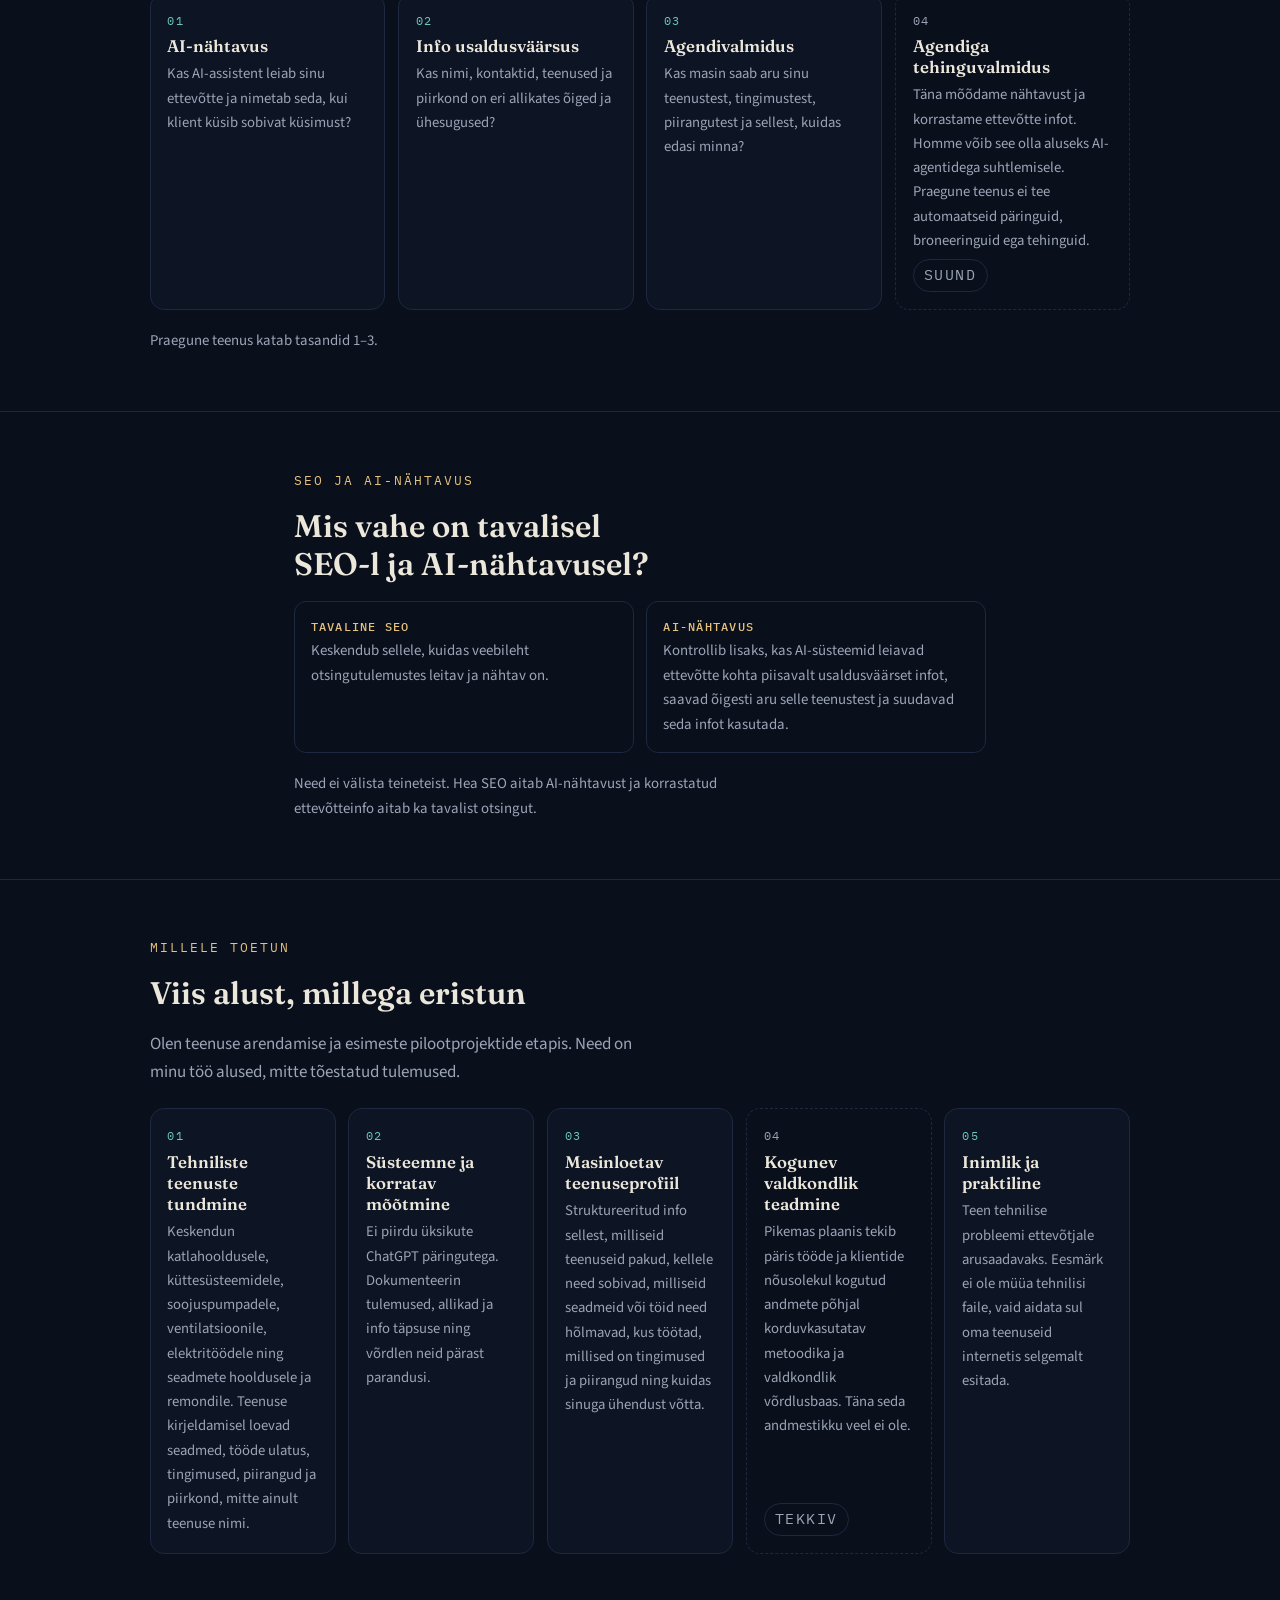
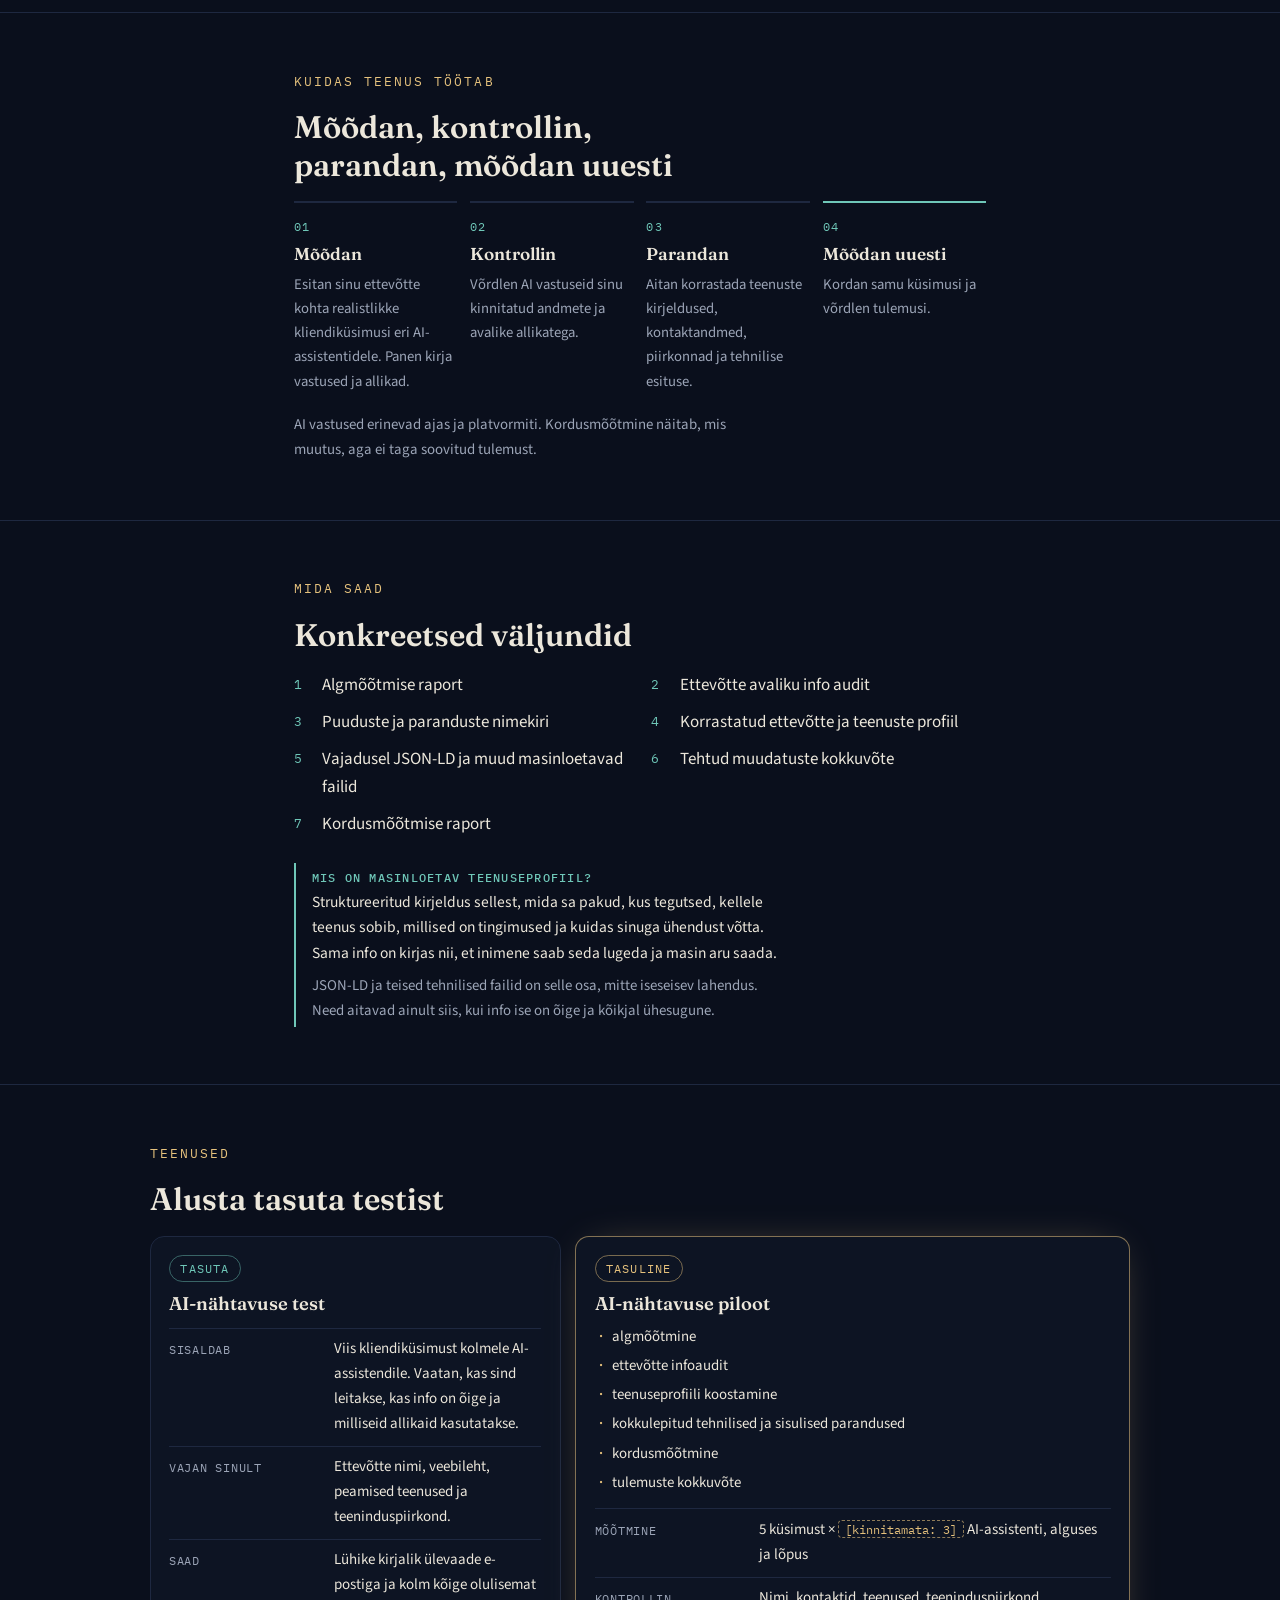
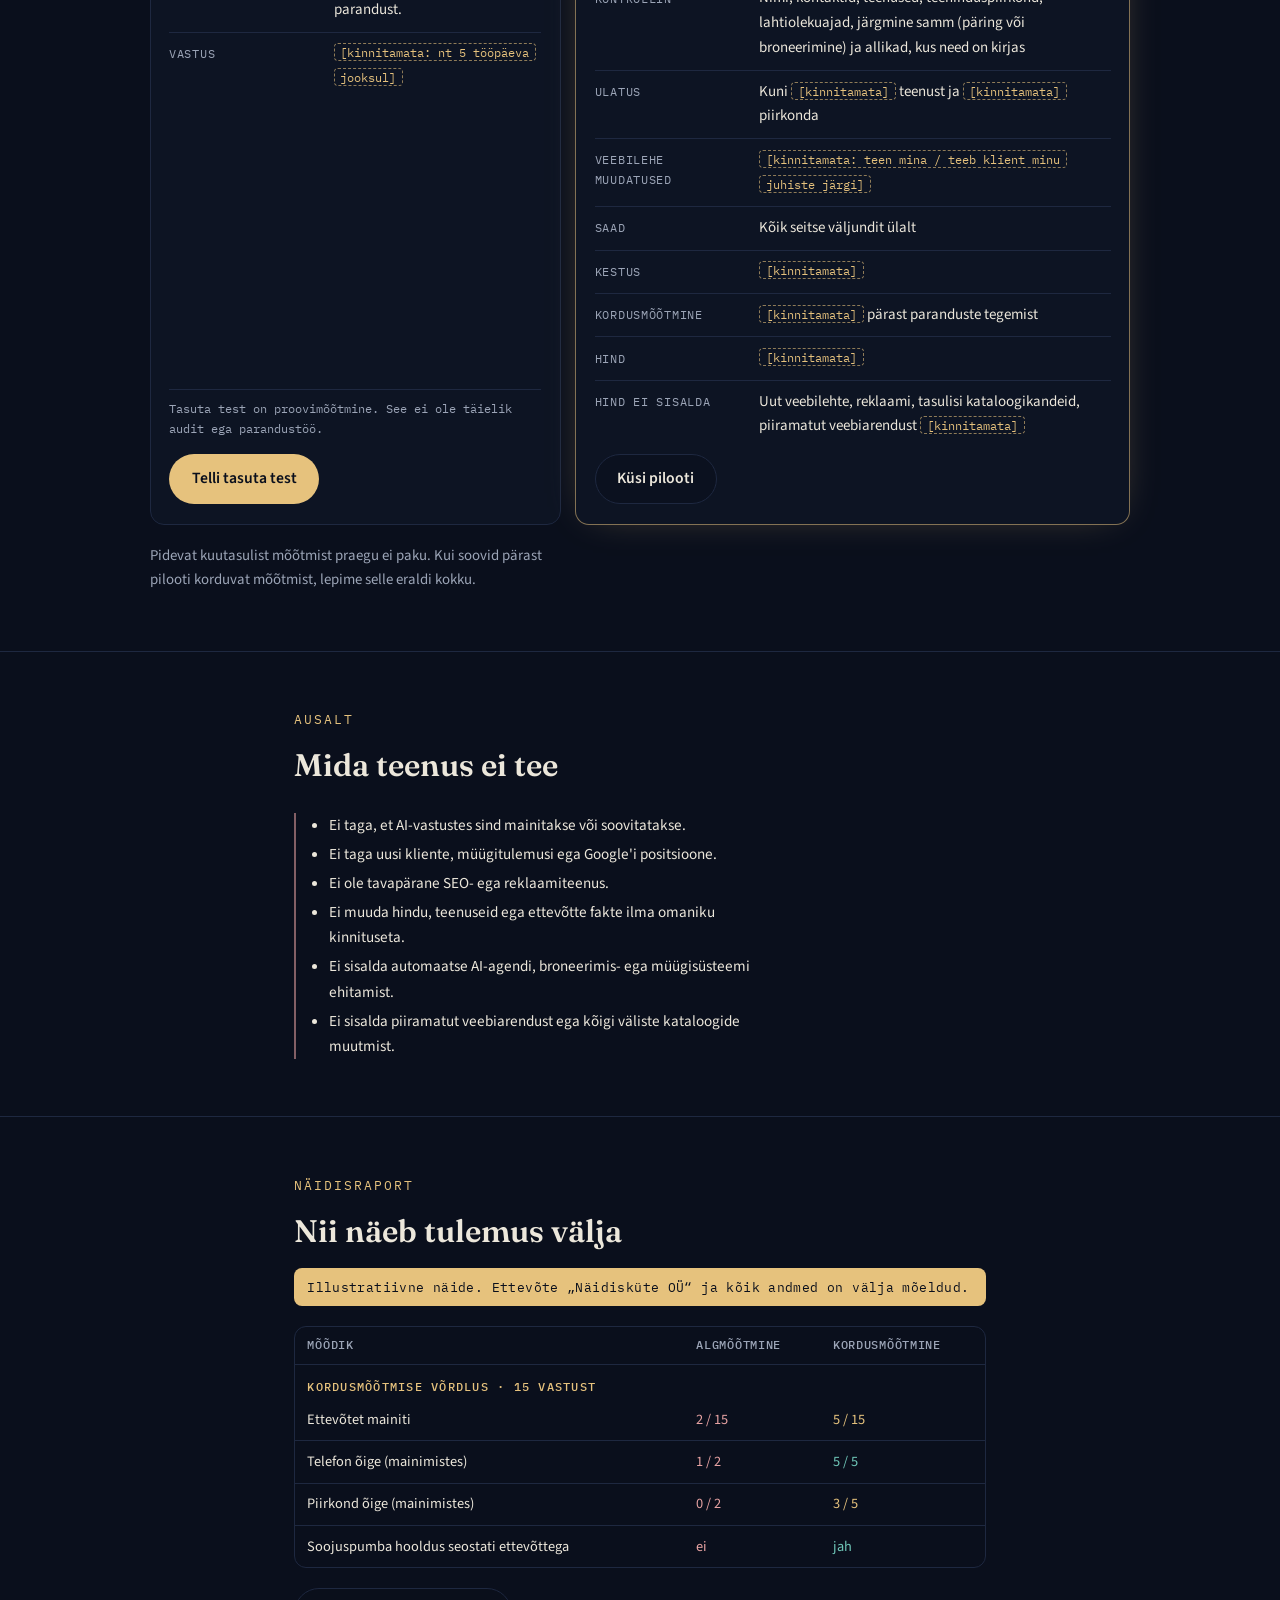
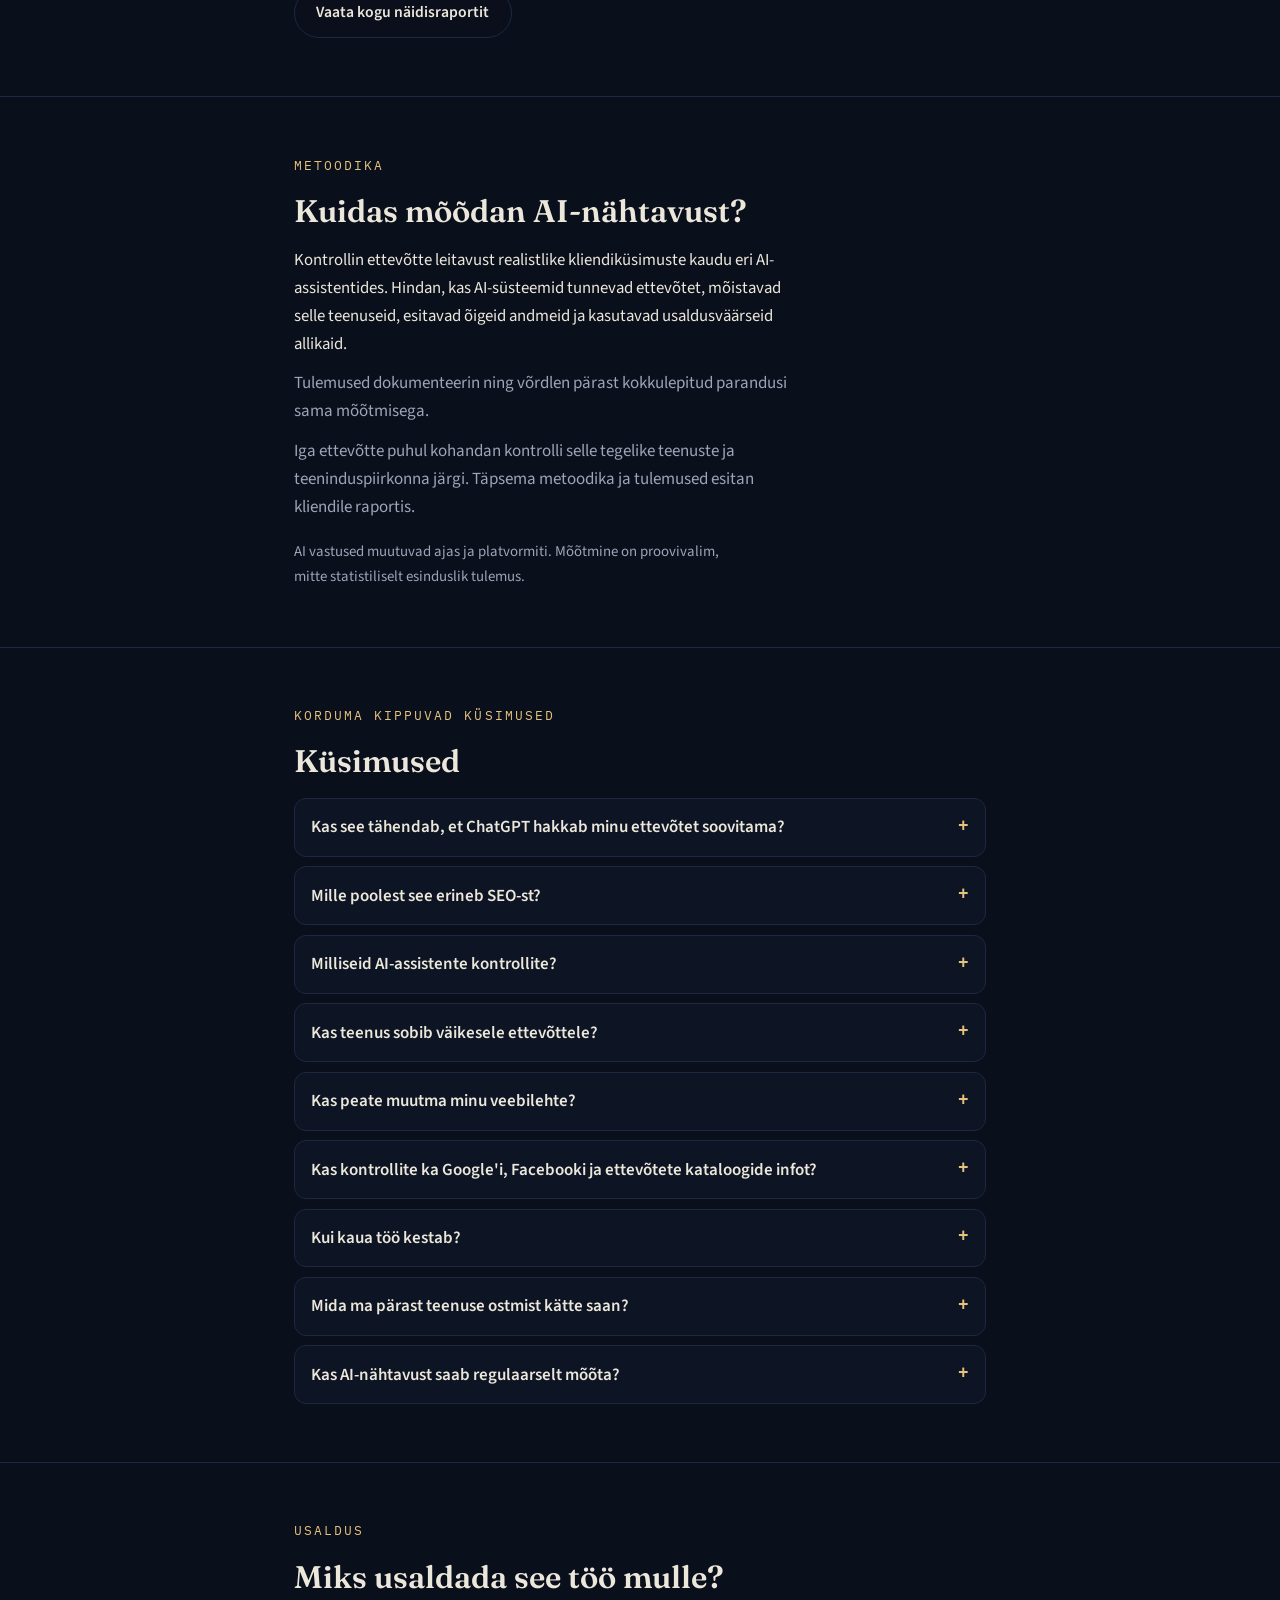
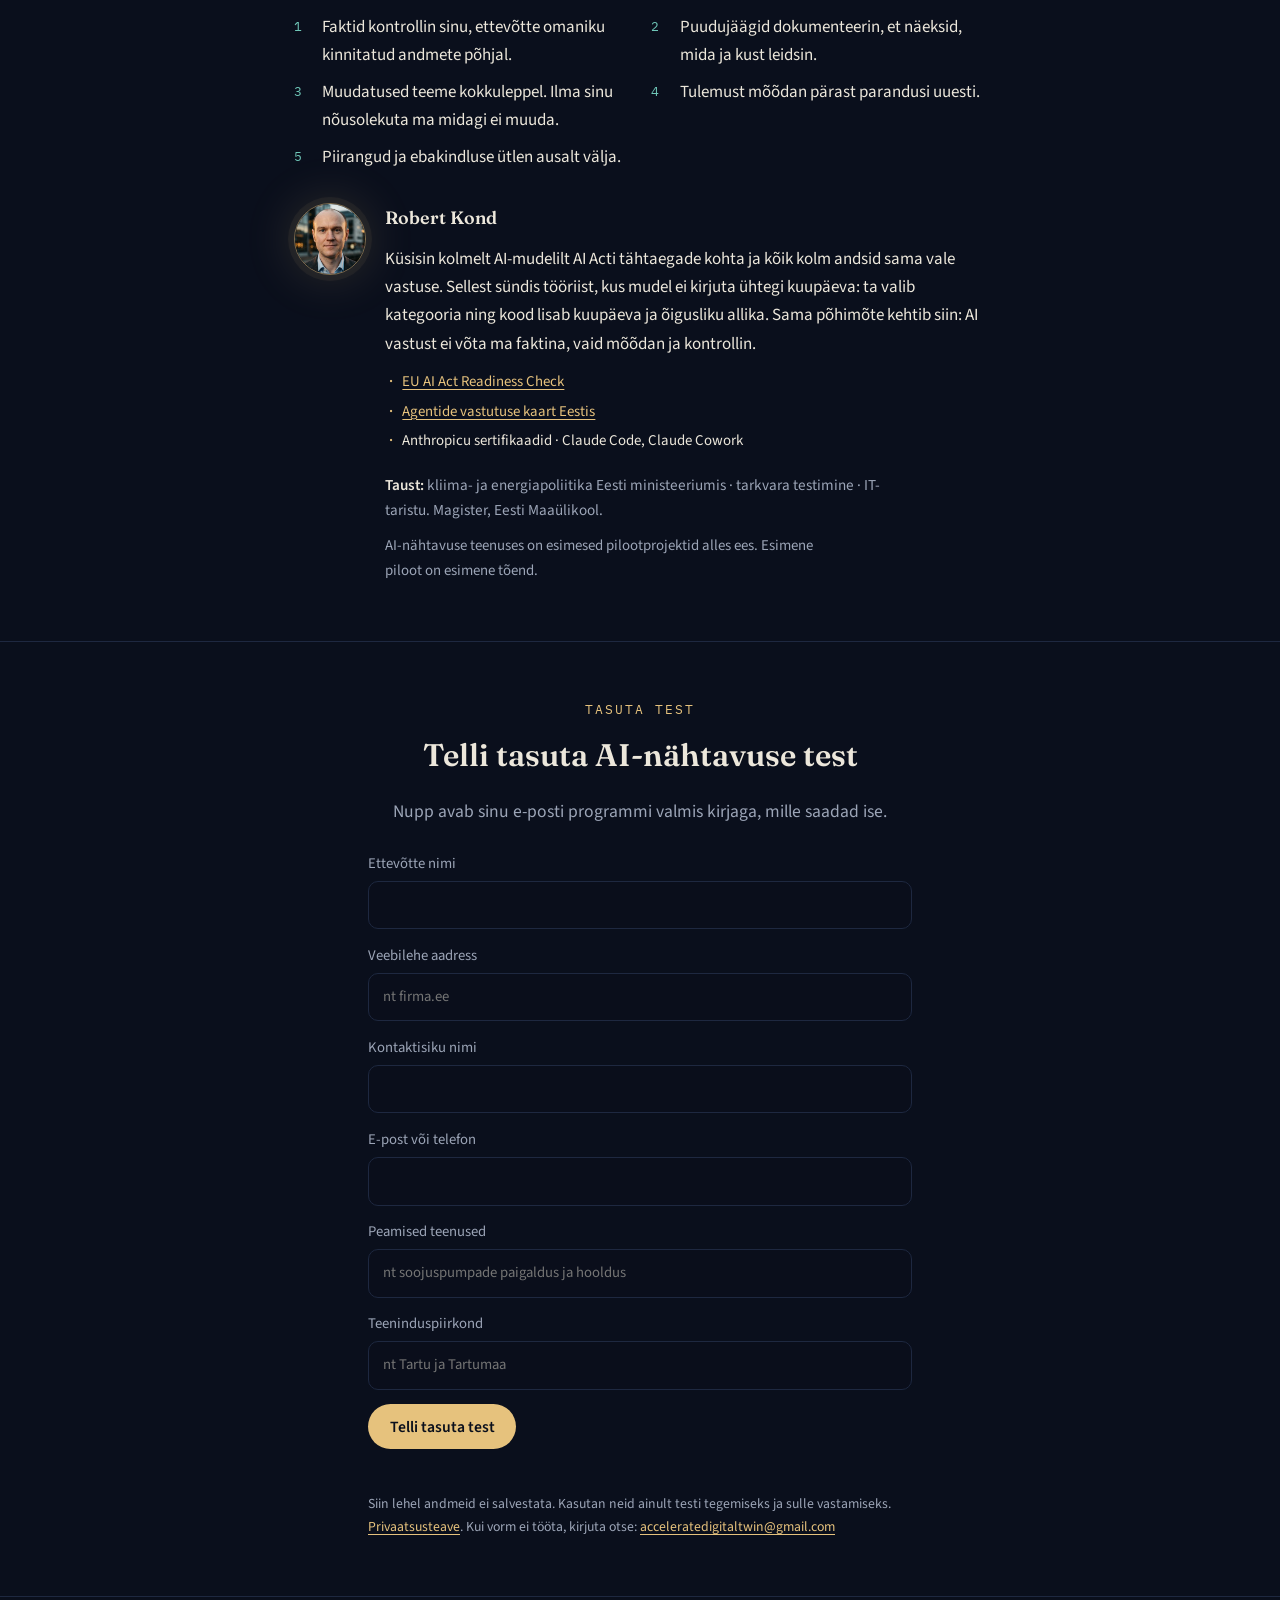
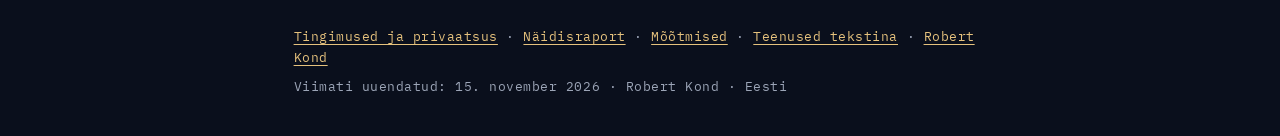
==== commit abf51694: "feat: five honest differentiation bases, SEO as complement, trust section SEO and AI visibility show" ====
--- a/index.html
+++ b/index.html
@@ -143,26 +143,36 @@
         <li><b>AI-nähtavus</b><span>Kas AI-assistent leiab sinu ettevõtte ja nimetab seda, kui klient küsib sobivat küsimust?</span></li>
         <li><b>Info usaldusväärsus</b><span>Kas nimi, kontaktid, teenused ja piirkond on eri allikates õiged ja ühesugused?</span></li>
         <li><b>Agendivalmidus</b><span>Kas masin saab aru sinu teenustest, tingimustest, piirangutest ja sellest, kuidas edasi minna?</span></li>
-        <li class="future"><b>Agendiga tehinguvalmidus</b><span>AI-agent küsib kliendi eest hinnapakkumist või aega. See on tulevikusuund, mitte praeguse teenuse lubadus.</span><span class="tag">Suund</span></li>
+        <li class="future"><b>Agendiga tehinguvalmidus</b><span>Täna mõõdame nähtavust ja korrastame ettevõtte infot. Homme võib see olla aluseks AI-agentidega suhtlemisele. Praegune teenus ei tee automaatseid päringuid, broneeringuid ega tehinguid.</span><span class="tag">Suund</span></li>
       </ol>
       <p class="fine">Praegune teenus katab tasandid 1–3.</p>
     </div>
   </section>
 
-  <section class="block" id="erinevus-et" aria-labelledby="h-erinevus-et">
-    <div class="wrap">
-      <p class="kicker">Mille poolest see erineb</p>
-      <h2 id="h-erinevus-et">Ei ole tavaline SEO, üks AI-päring ega veebilehe audit</h2>
-      <dl class="kinds">
-        <div><dt class="label">Tavaline SEO</dt><dd>Vaatab Google'i otsingupositsioone ja märksõnu. Mina vaatan, mida AI-assistent sinu kohta vastab ja kas see on õige.</dd></div>
-        <div><dt class="label">Üks päring ChatGPT-s</dt><dd>Näitab ühte vastust ühel päeval. Mina kontrollin süsteemselt mitmes assistendis, dokumenteerin tulemused ja kordan mõõtmist pärast parandusi.</dd></div>
-        <div><dt class="label">Veebilehe audit</dt><dd>Vaatab ainult sinu lehte. Mina võrdlen AI vastuseid sinu kinnitatud andmetega ja otsin, millisest allikast viga tuleb.</dd></div>
+  <section class="block" id="seo-et" aria-labelledby="h-seo-et">
+    <div class="wrap">
+      <p class="kicker">SEO ja AI-nähtavus</p>
+      <h2 id="h-seo-et">Mis vahe on tavalisel SEO-l ja AI-nähtavusel?</h2>
+      <dl class="kinds two">
+        <div><dt class="label">Tavaline SEO</dt><dd>Keskendub sellele, kuidas veebileht otsingutulemustes leitav ja nähtav on.</dd></div>
+        <div><dt class="label">AI-nähtavus</dt><dd>Kontrollib lisaks, kas AI-süsteemid leiavad ettevõtte kohta piisavalt usaldusväärset infot, saavad õigesti aru selle teenustest ja suudavad seda infot kasutada.</dd></div>
       </dl>
-      <ul class="ticks diff-gain">
-        <li>Keskendun Eesti tehniliste teenuste ettevõtetele: küte, soojuspumbad, ventilatsioon, elekter, hooldus.</li>
-        <li>Iga parandus põhineb mõõtmisel ja sinu kinnitatud andmetel, mitte oletusel.</li>
-        <li>Tulemus on korrastatud ja masinloetav ettevõtteinfo, mitte ainult soovituste nimekiri.</li>
-      </ul>
+      <p class="fine">Need ei välista teineteist. Hea SEO aitab AI-nähtavust ja korrastatud ettevõtteinfo aitab ka tavalist otsingut.</p>
+    </div>
+  </section>
+
+  <section class="block wide" id="eristumine-et" aria-labelledby="h-eristumine-et">
+    <div class="wrap">
+      <p class="kicker">Millele toetun</p>
+      <h2 id="h-eristumine-et">Viis alust, millega eristun</h2>
+      <p class="section-lead">Olen teenuse arendamise ja esimeste pilootprojektide etapis. Need on minu töö alused, mitte tõestatud tulemused.</p>
+      <ol class="levels five">
+        <li><b>Tehniliste teenuste tundmine</b><span>Keskendun katlahooldusele, küttesüsteemidele, soojuspumpadele, ventilatsioonile, elektritöödele ning seadmete hooldusele ja remondile. Teenuse kirjeldamisel loevad seadmed, tööde ulatus, tingimused, piirangud ja piirkond, mitte ainult teenuse nimi.</span></li>
+        <li><b>Süsteemne ja korratav mõõtmine</b><span>Ei piirdu üksikute ChatGPT päringutega. Dokumenteerin tulemused, allikad ja info täpsuse ning võrdlen neid pärast parandusi.</span></li>
+        <li><b>Masinloetav teenuseprofiil</b><span>Struktureeritud info sellest, milliseid teenuseid pakud, kellele need sobivad, milliseid seadmeid või töid need hõlmavad, kus töötad, millised on tingimused ja piirangud ning kuidas sinuga ühendust võtta.</span></li>
+        <li class="future"><b>Kogunev valdkondlik teadmine</b><span>Pikemas plaanis tekib päris tööde ja klientide nõusolekul kogutud andmete põhjal korduvkasutatav metoodika ja valdkondlik võrdlusbaas. Täna seda andmestikku veel ei ole.</span><span class="tag">Tekkiv</span></li>
+        <li><b>Inimlik ja praktiline</b><span>Teen tehnilise probleemi ettevõtjale arusaadavaks. Eesmärk ei ole müüa tehnilisi faile, vaid aidata sul oma teenuseid internetis selgemalt esitada.</span></li>
+      </ol>
     </div>
   </section>
 
@@ -318,11 +328,19 @@
 
   <section class="block" id="kes-et" aria-labelledby="h-kes-et">
     <div class="wrap">
-      <p class="kicker">Kes teeb</p>
+      <p class="kicker">Usaldus</p>
+      <h2 id="h-kes-et">Miks usaldada see töö mulle?</h2>
+      <ol class="outputs trust">
+        <li>Faktid kontrollin sinu, ettevõtte omaniku kinnitatud andmete põhjal.</li>
+        <li>Puudujäägid dokumenteerin, et näeksid, mida ja kust leidsin.</li>
+        <li>Muudatused teeme kokkuleppel. Ilma sinu nõusolekuta ma midagi ei muuda.</li>
+        <li>Tulemust mõõdan pärast parandusi uuesti.</li>
+        <li>Piirangud ja ebakindluse ütlen ausalt välja.</li>
+      </ol>
       <div class="who">
         <img class="portrait" src="robert-avatar.jpg" alt="Robert Kond" width="72" height="72">
         <div>
-          <h2 id="h-kes-et">Robert Kond</h2>
+          <h3 class="h3 who-name">Robert Kond</h3>
           <p>Küsisin kolmelt AI-mudelilt AI Acti tähtaegade kohta ja kõik kolm andsid sama vale vastuse. Sellest sündis tööriist, kus mudel ei kirjuta ühtegi kuupäeva: ta valib kategooria ning kood lisab kuupäeva ja õigusliku allika. Sama põhimõte kehtib siin: AI vastust ei võta ma faktina, vaid mõõdan ja kontrollin.</p>
           <ul class="ticks">
             <li><a href="https://eu-ai-act-checker.onrender.com">EU AI Act Readiness Check</a></li>
@@ -330,6 +348,7 @@
             <li>Anthropicu sertifikaadid · Claude Code, Claude Cowork</li>
           </ul>
           <p class="bg-line"><b>Taust:</b> kliima- ja energiapoliitika Eesti ministeeriumis · tarkvara testimine · IT-taristu. Magister, Eesti Maaülikool.</p>
+          <p class="fine">AI-nähtavuse teenuses on esimesed pilootprojektid alles ees. Esimene piloot on esimene tõend.</p>
         </div>
       </div>
     </div>
@@ -428,26 +447,36 @@
         <li><b>AI visibility</b><span>Does an AI assistant find your company and name it when a customer asks a relevant question?</span></li>
         <li><b>Reliable information</b><span>Are your name, contacts, services and area correct and consistent across sources?</span></li>
         <li><b>Agent readiness</b><span>Can a machine understand your services, terms, limits and the next step?</span></li>
-        <li class="future"><b>Agent transaction readiness</b><span>An AI agent asks you for a quote or a time slot on a customer’s behalf. This is a future direction, not a promise of the current service.</span><span class="tag">Direction</span></li>
+        <li class="future"><b>Agent transaction readiness</b><span>Today we measure visibility and put company information in order. Tomorrow this may be the basis for dealing with AI agents. The current service makes no automated enquiries, bookings or transactions.</span><span class="tag">Direction</span></li>
       </ol>
       <p class="fine">The current service covers levels 1–3.</p>
     </div>
   </section>
 
-  <section class="block" id="difference-en" aria-labelledby="h-difference-en">
-    <div class="wrap">
-      <p class="kicker">How this is different</p>
-      <h2 id="h-difference-en">Not standard SEO, not a single AI query, not a website audit</h2>
-      <dl class="kinds">
-        <div><dt class="label">Standard SEO</dt><dd>Looks at Google rankings and keywords. I look at what an AI assistant says about you and whether it is correct.</dd></div>
-        <div><dt class="label">One query in ChatGPT</dt><dd>Shows one answer on one day. I check systematically across several assistants, document the results and measure again after the fixes.</dd></div>
-        <div><dt class="label">Website audit</dt><dd>Looks only at your site. I compare AI answers with your confirmed data and find which source the error comes from.</dd></div>
+  <section class="block" id="seo-en" aria-labelledby="h-seo-en">
+    <div class="wrap">
+      <p class="kicker">SEO and AI visibility</p>
+      <h2 id="h-seo-en">What is the difference between standard SEO and AI visibility?</h2>
+      <dl class="kinds two">
+        <div><dt class="label">Standard SEO</dt><dd>Focuses on how findable and visible a website is in search results.</dd></div>
+        <div><dt class="label">AI visibility</dt><dd>Also checks whether AI systems find enough reliable information about the company, understand its services correctly and can use that information.</dd></div>
       </dl>
-      <ul class="ticks diff-gain">
-        <li>I focus on technical service companies in Estonia: heating, heat pumps, ventilation, electrical, maintenance.</li>
-        <li>Every fix is based on a measurement and your confirmed data, not on guesswork.</li>
-        <li>The result is clean, machine-readable company information, not just a list of recommendations.</li>
-      </ul>
+      <p class="fine">They don’t exclude each other. Good SEO supports AI visibility, and clean company information also helps ordinary search.</p>
+    </div>
+  </section>
+
+  <section class="block wide" id="basis-en" aria-labelledby="h-basis-en">
+    <div class="wrap">
+      <p class="kicker">What I build on</p>
+      <h2 id="h-basis-en">Five foundations that set my work apart</h2>
+      <p class="section-lead">I am developing the service and running the first pilot projects. These are the foundations of my work, not proven results.</p>
+      <ol class="levels five">
+        <li><b>Knowing technical services</b><span>I focus on boiler maintenance, heating systems, heat pumps, ventilation, electrical work, and equipment maintenance and repair. Describing a service well takes the equipment, scope of work, terms, limits and area, not just the service name.</span></li>
+        <li><b>Systematic, repeatable measurement</b><span>I don’t stop at a few ChatGPT queries. I document the results, sources and accuracy of the information and compare them after the fixes.</span></li>
+        <li><b>Machine-readable service profile</b><span>Structured information on which services you offer, who they suit, which equipment or work they cover, where you work, the terms and limits, and how to contact you.</span></li>
+        <li class="future"><b>Growing sector knowledge</b><span>Over time, real projects and data collected with clients’ consent will build a reusable method and a sector benchmark. That dataset doesn’t exist yet.</span><span class="tag">Emerging</span></li>
+        <li><b>Human and practical</b><span>I make technical problems understandable for the business owner. The goal isn’t to sell technical files, but to help you present your services more clearly online.</span></li>
+      </ol>
     </div>
   </section>
 
@@ -603,11 +632,19 @@
 
   <section class="block" id="who-en" aria-labelledby="h-who-en">
     <div class="wrap">
-      <p class="kicker">Who does the work</p>
+      <p class="kicker">Trust</p>
+      <h2 id="h-who-en">Why trust me with this work?</h2>
+      <ol class="outputs trust">
+        <li>I check facts against data confirmed by you, the owner.</li>
+        <li>I document the gaps, so you can see what I found and where.</li>
+        <li>Changes are agreed with you. I change nothing without your consent.</li>
+        <li>I measure the result again after the fixes.</li>
+        <li>I state limits and uncertainty openly.</li>
+      </ol>
       <div class="who">
         <img class="portrait" src="robert-avatar.jpg" alt="Robert Kond" width="72" height="72">
         <div>
-          <h2 id="h-who-en">Robert Kond</h2>
+          <h3 class="h3 who-name">Robert Kond</h3>
           <p>I asked three AI models about the AI Act deadlines, and all three gave the same wrong answer. That led to a tool where the model never writes a date: it picks a category, and code adds the date and the legal source. The same principle applies here: I don’t take an AI answer as fact, I measure it and check it.</p>
           <ul class="ticks">
             <li><a href="https://eu-ai-act-checker.onrender.com">EU AI Act Readiness Check</a></li>
@@ -615,6 +652,7 @@
             <li>Anthropic certificates · Claude Code, Claude Cowork</li>
           </ul>
           <p class="bg-line"><b>Background:</b> climate and energy policy at an Estonian ministry · software testing · IT infrastructure. MSc, Estonian University of Life Sciences.</p>
+          <p class="fine">The first AI visibility pilot projects are still ahead. The first pilot will be the first proof.</p>
         </div>
       </div>
     </div>
--- a/site.css
+++ b/site.css
@@ -328,3 +328,9 @@
 .method-short { display: grid; gap: .7rem; max-width: 62ch; }
 .method-short p:first-child { color: var(--ivory); font-size: 1.05rem; }
 .method-short p + p { color: var(--muted); }
+.kinds.two { grid-template-columns: repeat(2, minmax(0, 1fr)); }
+.levels.five { grid-template-columns: repeat(5, minmax(0, 1fr)); }
+.trust { margin-bottom: 2rem; }
+.who-name { margin-top: 0; }
+@media (max-width: 64rem) { .levels.five { grid-template-columns: repeat(2, minmax(0, 1fr)); } }
+@media (max-width: 40rem) { .kinds.two, .levels.five { grid-template-columns: 1fr; } }
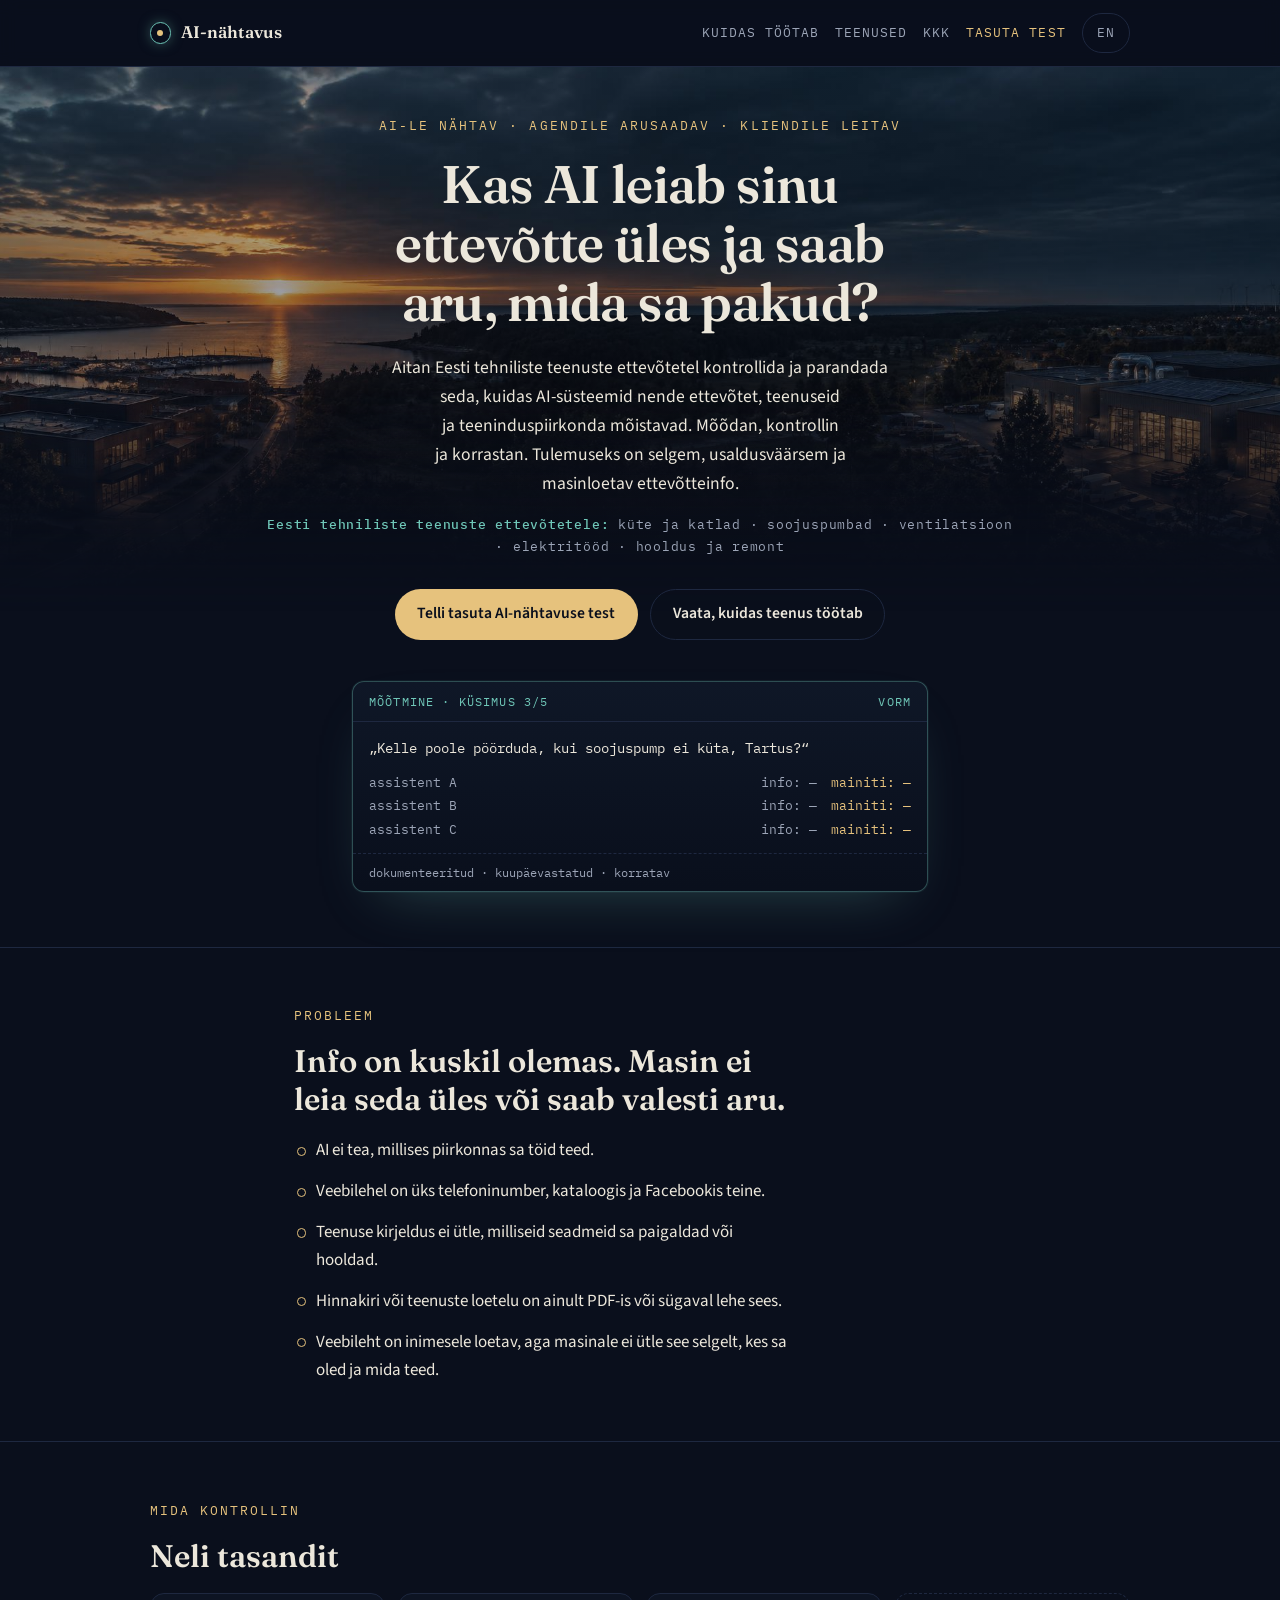
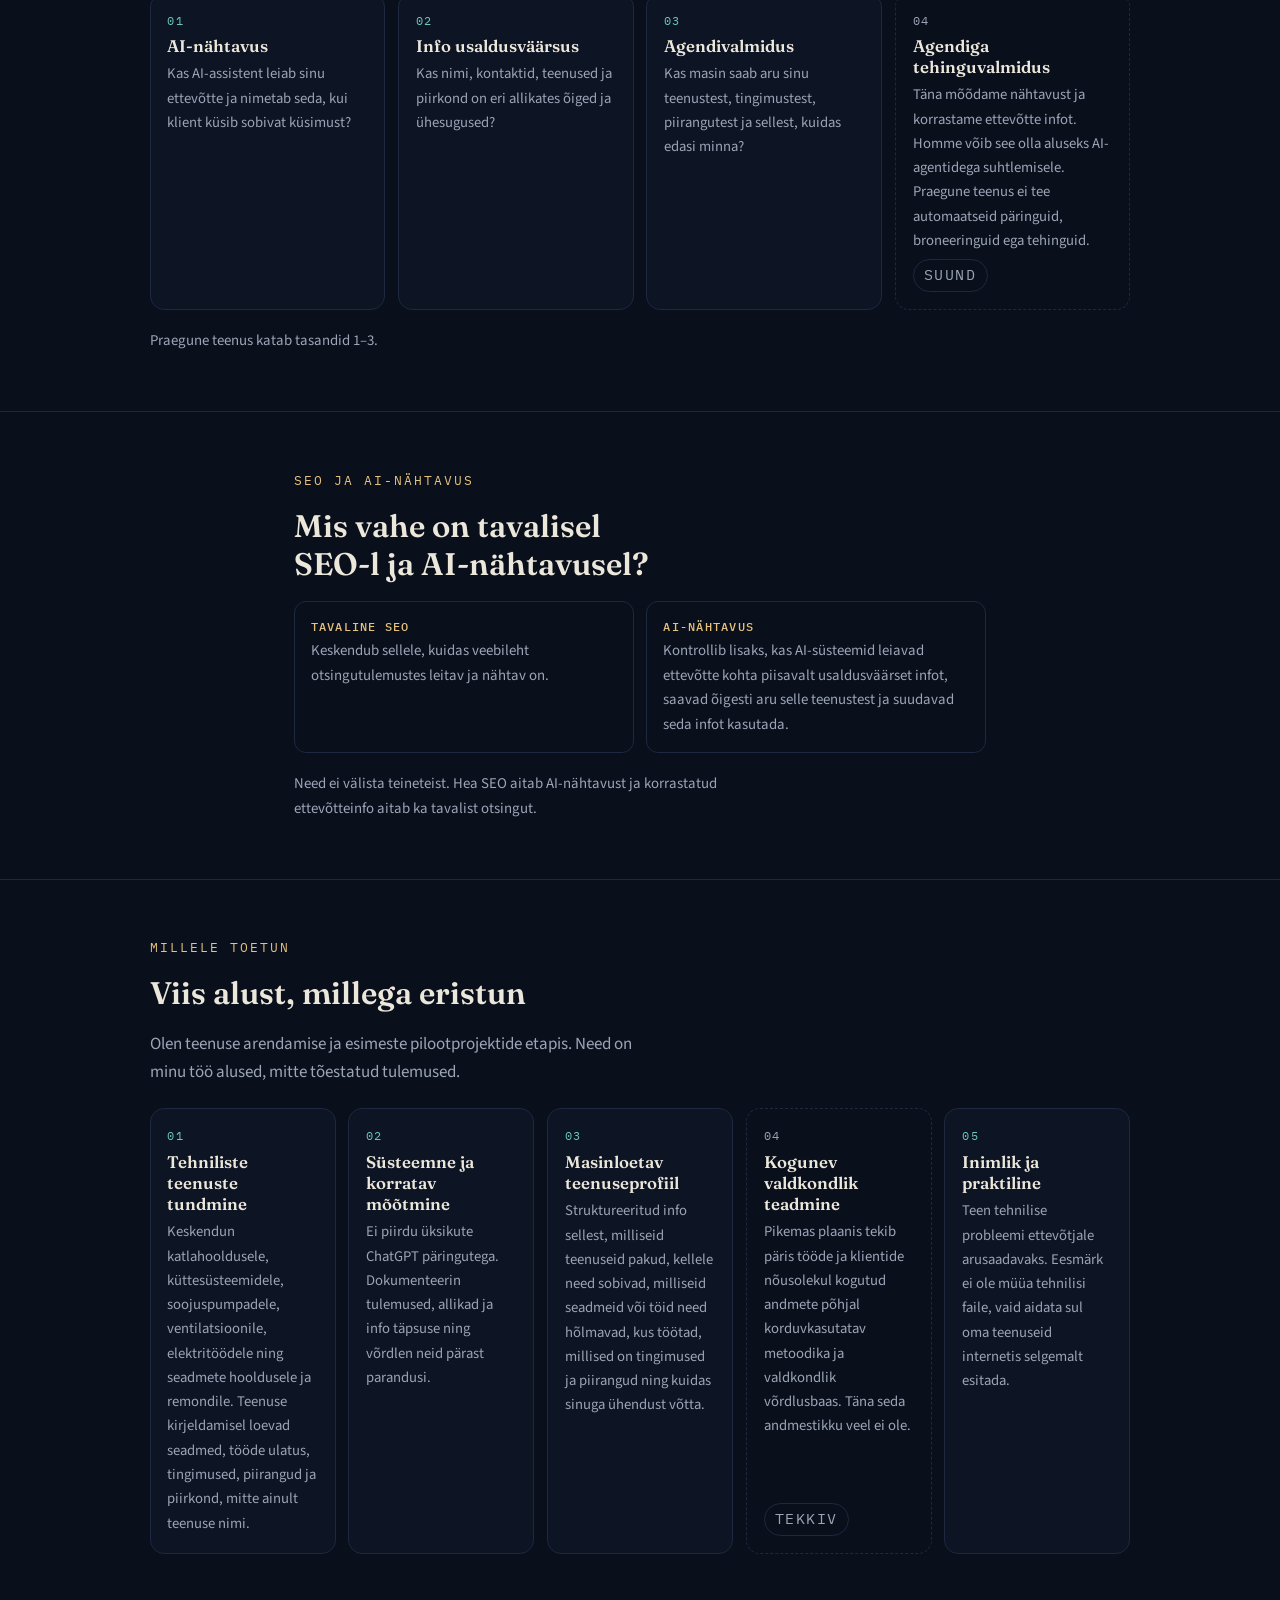
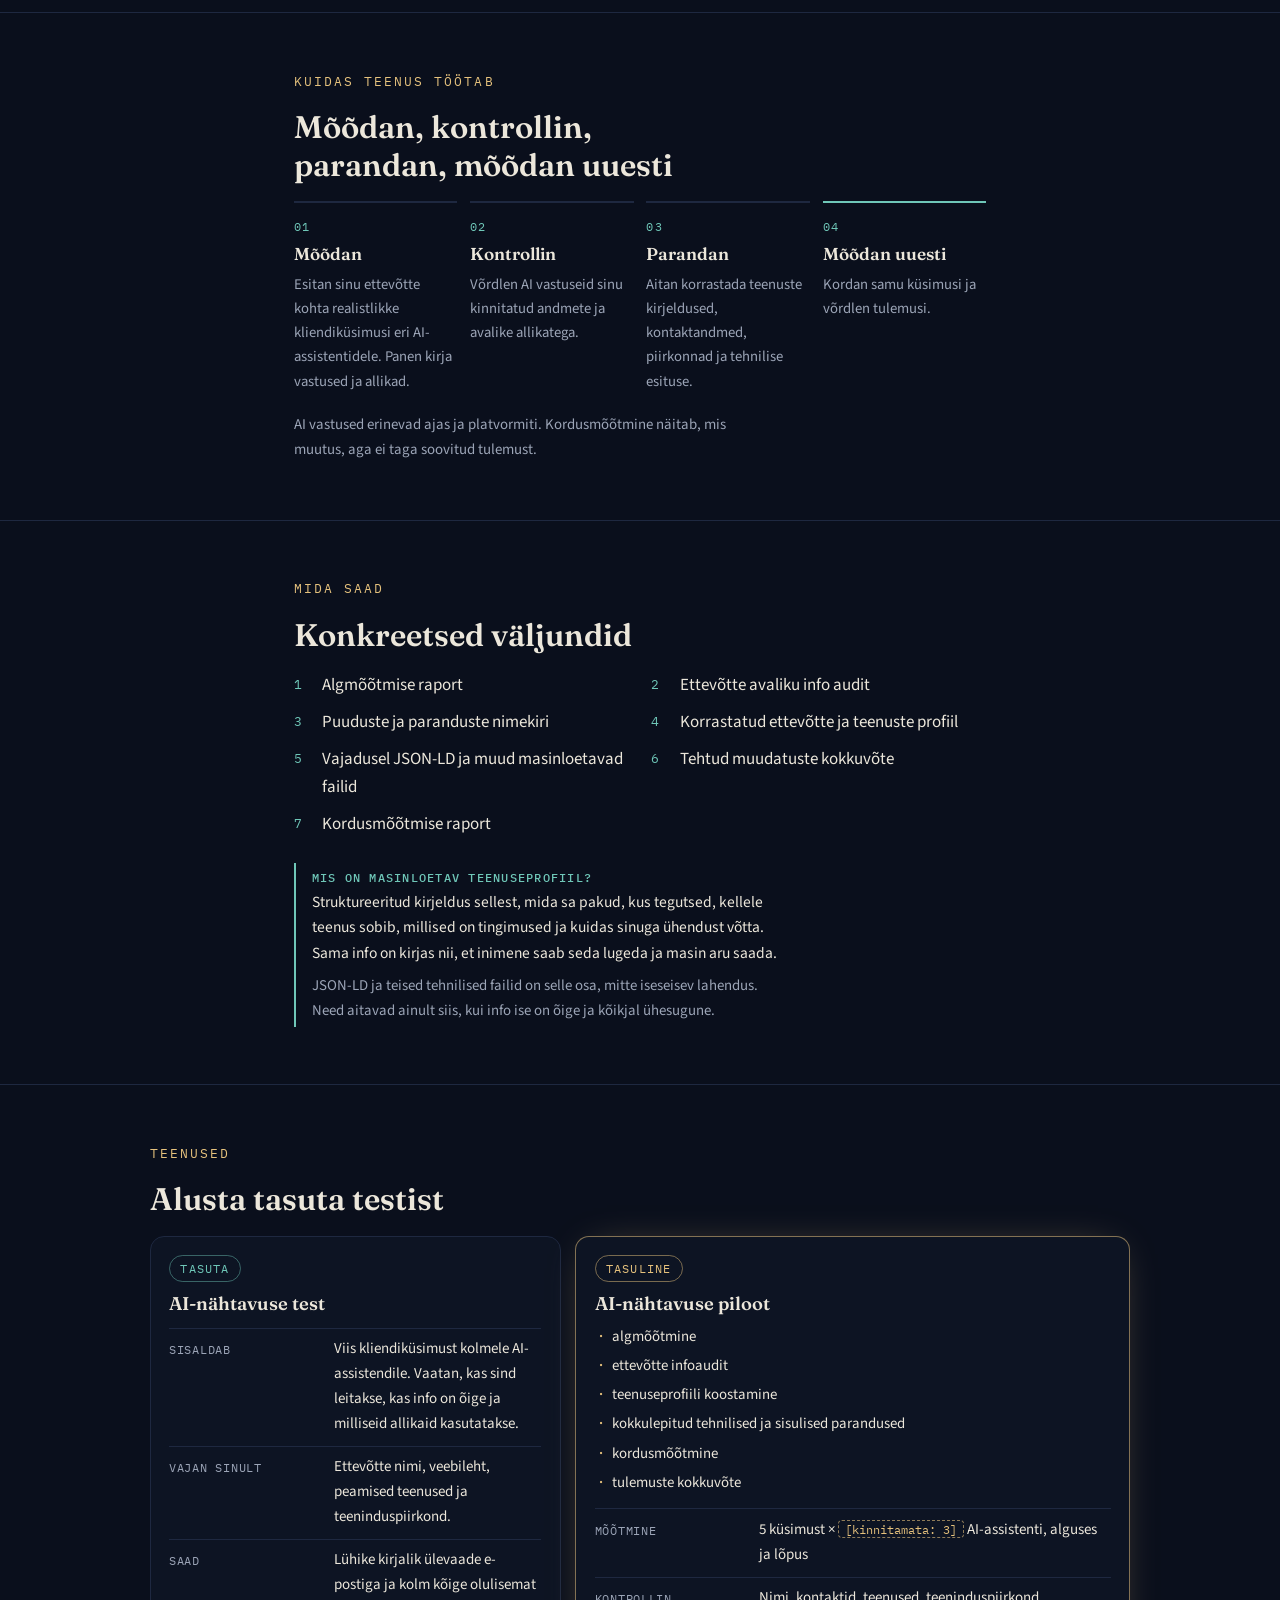
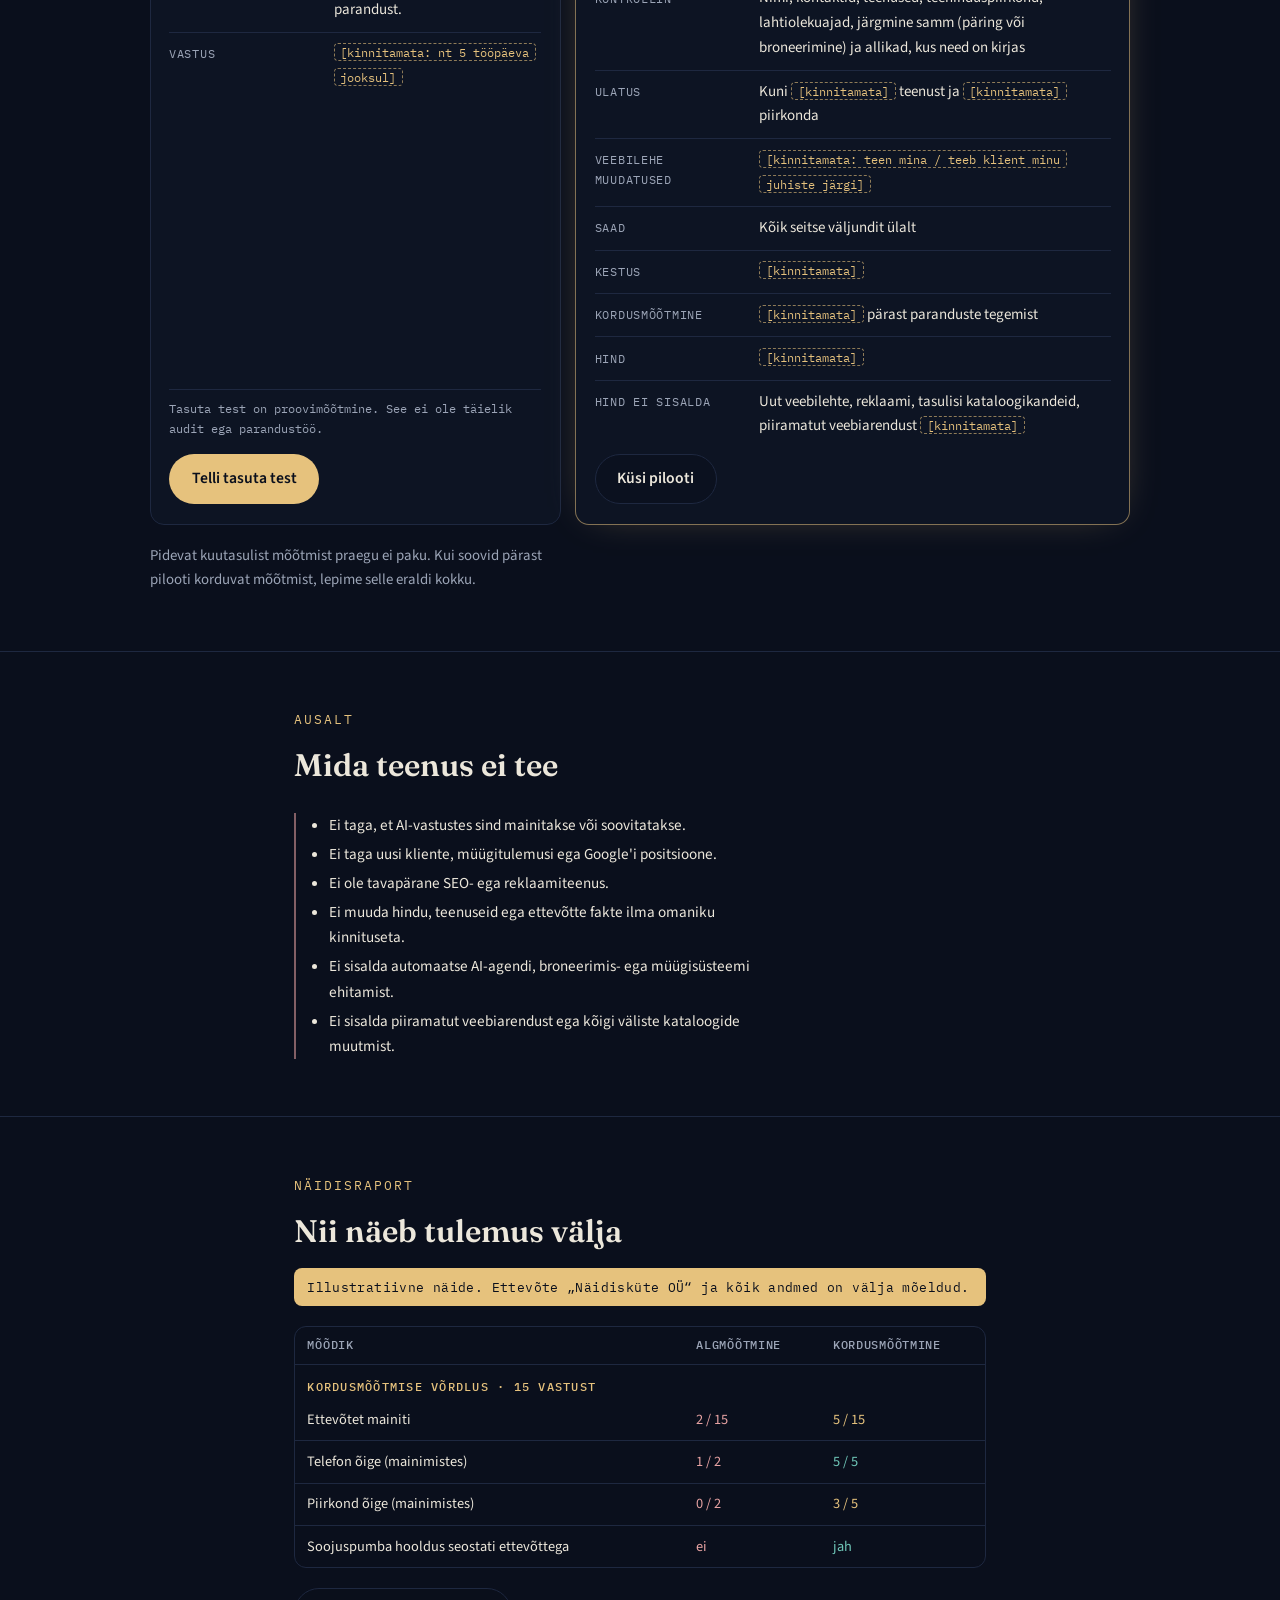
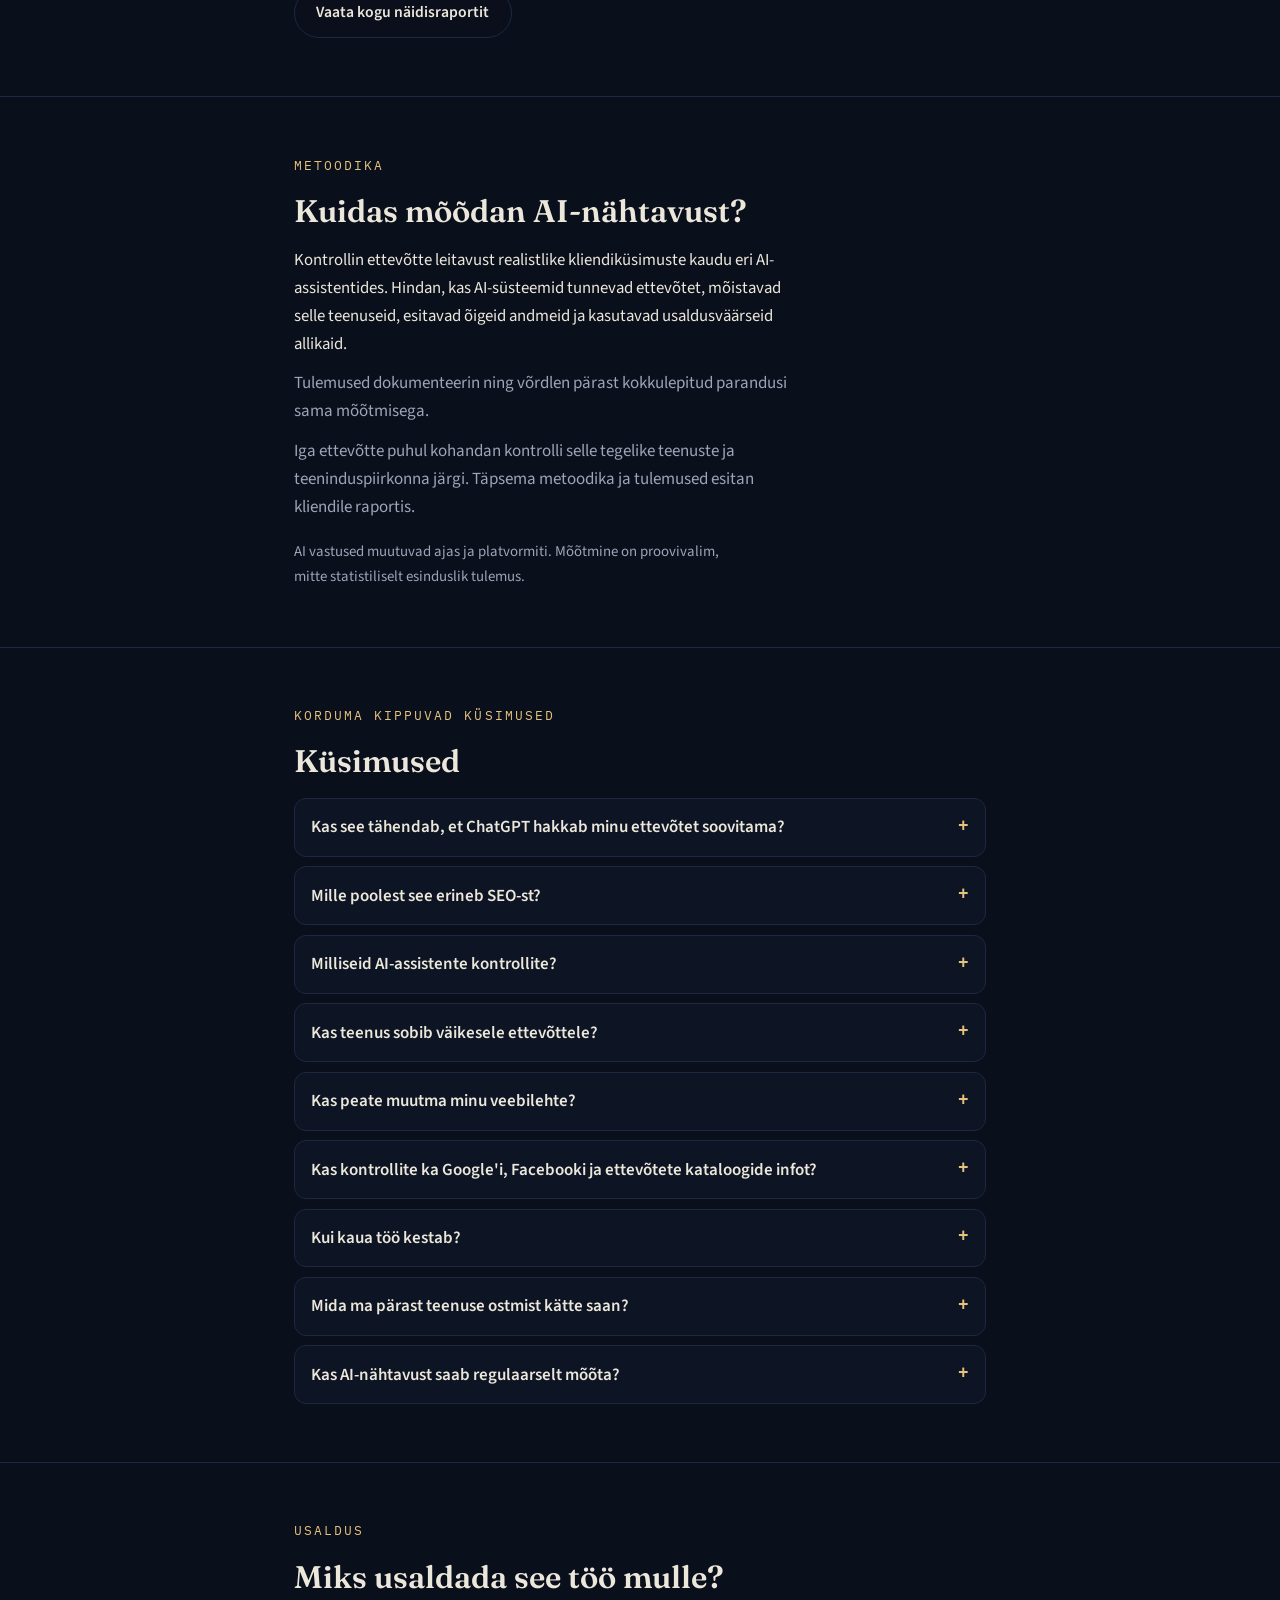
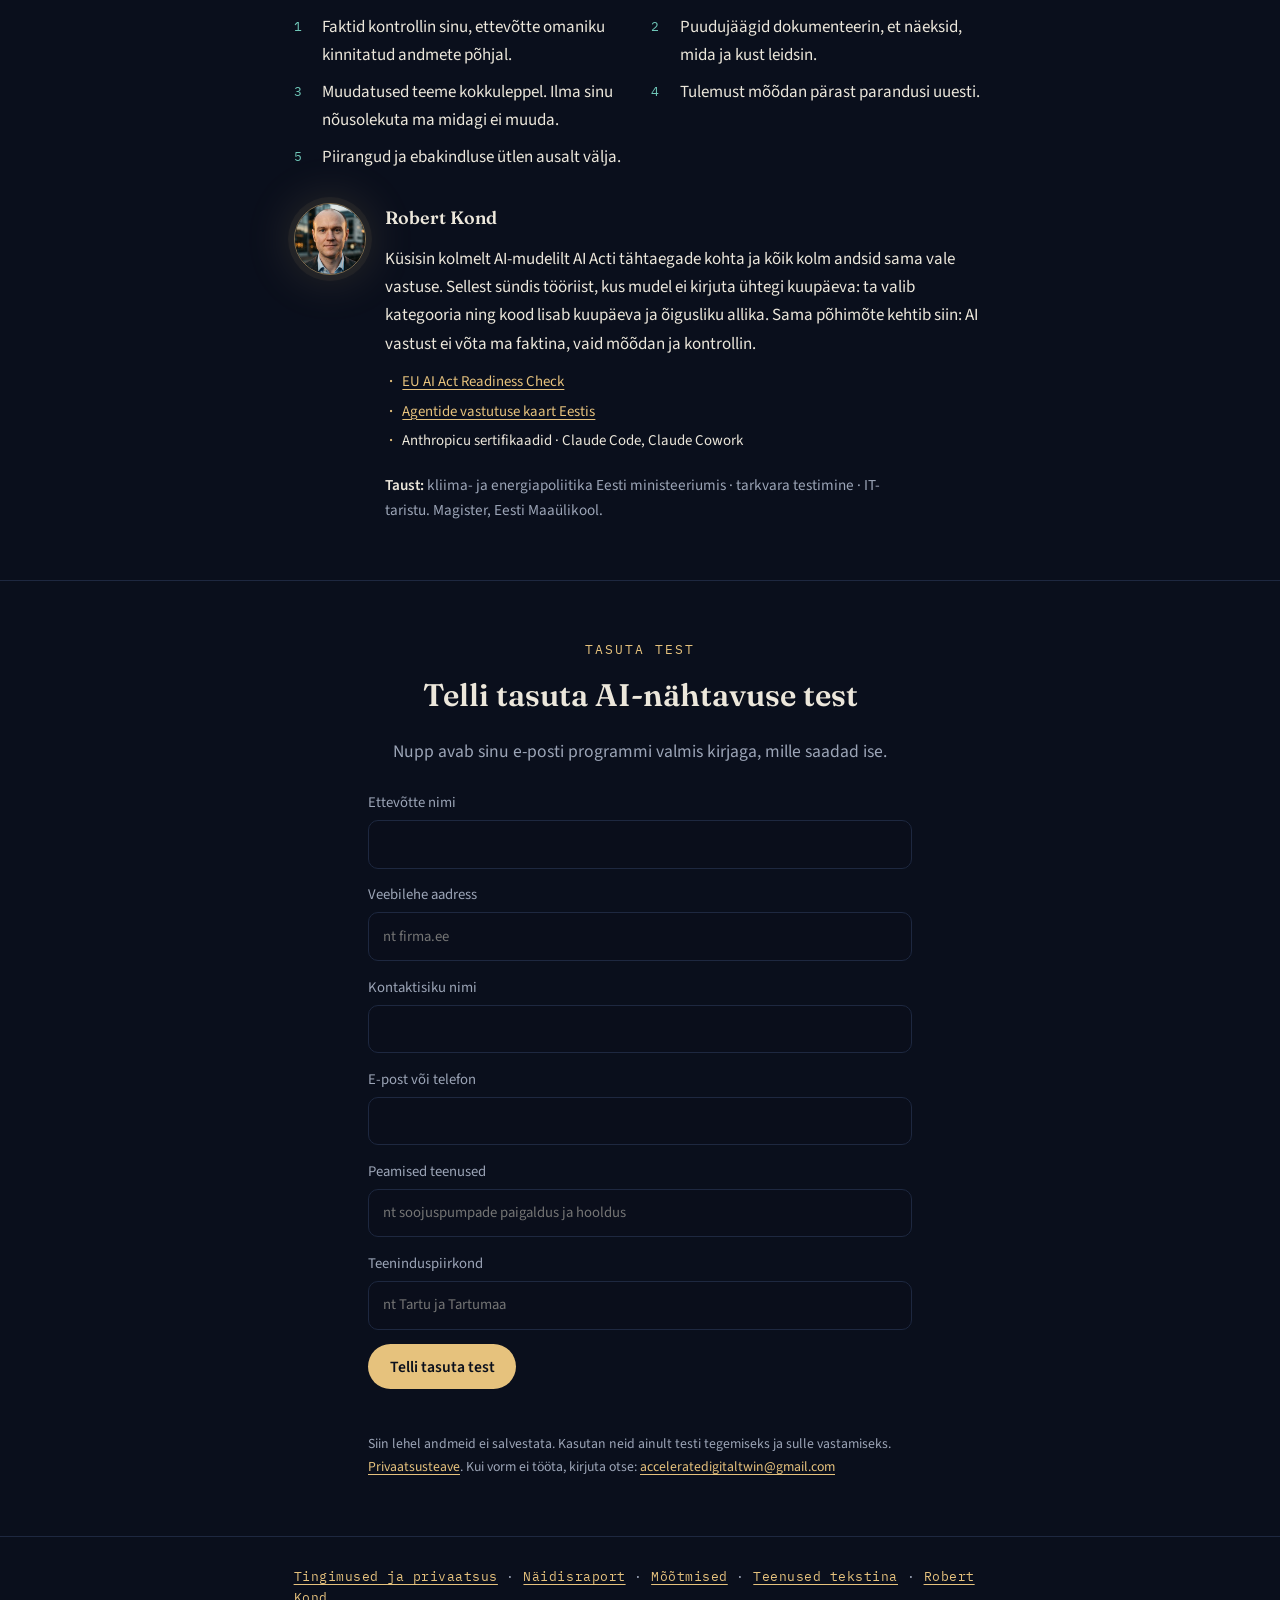
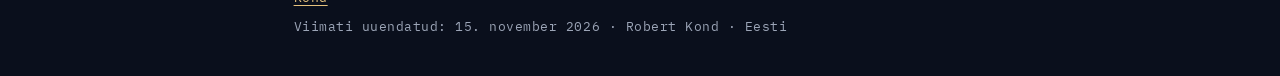
==== commit 5566aba4: "fix: drop the 'first pilot will be the first proof' line Co-Authored-By: Claude Opus 5.5 <noreply@an" ====
--- a/index.html
+++ b/index.html
@@ -348,7 +348,6 @@
             <li>Anthropicu sertifikaadid · Claude Code, Claude Cowork</li>
           </ul>
           <p class="bg-line"><b>Taust:</b> kliima- ja energiapoliitika Eesti ministeeriumis · tarkvara testimine · IT-taristu. Magister, Eesti Maaülikool.</p>
-          <p class="fine">AI-nähtavuse teenuses on esimesed pilootprojektid alles ees. Esimene piloot on esimene tõend.</p>
         </div>
       </div>
     </div>
@@ -652,7 +651,6 @@
             <li>Anthropic certificates · Claude Code, Claude Cowork</li>
           </ul>
           <p class="bg-line"><b>Background:</b> climate and energy policy at an Estonian ministry · software testing · IT infrastructure. MSc, Estonian University of Life Sciences.</p>
-          <p class="fine">The first AI visibility pilot projects are still ahead. The first pilot will be the first proof.</p>
         </div>
       </div>
     </div>
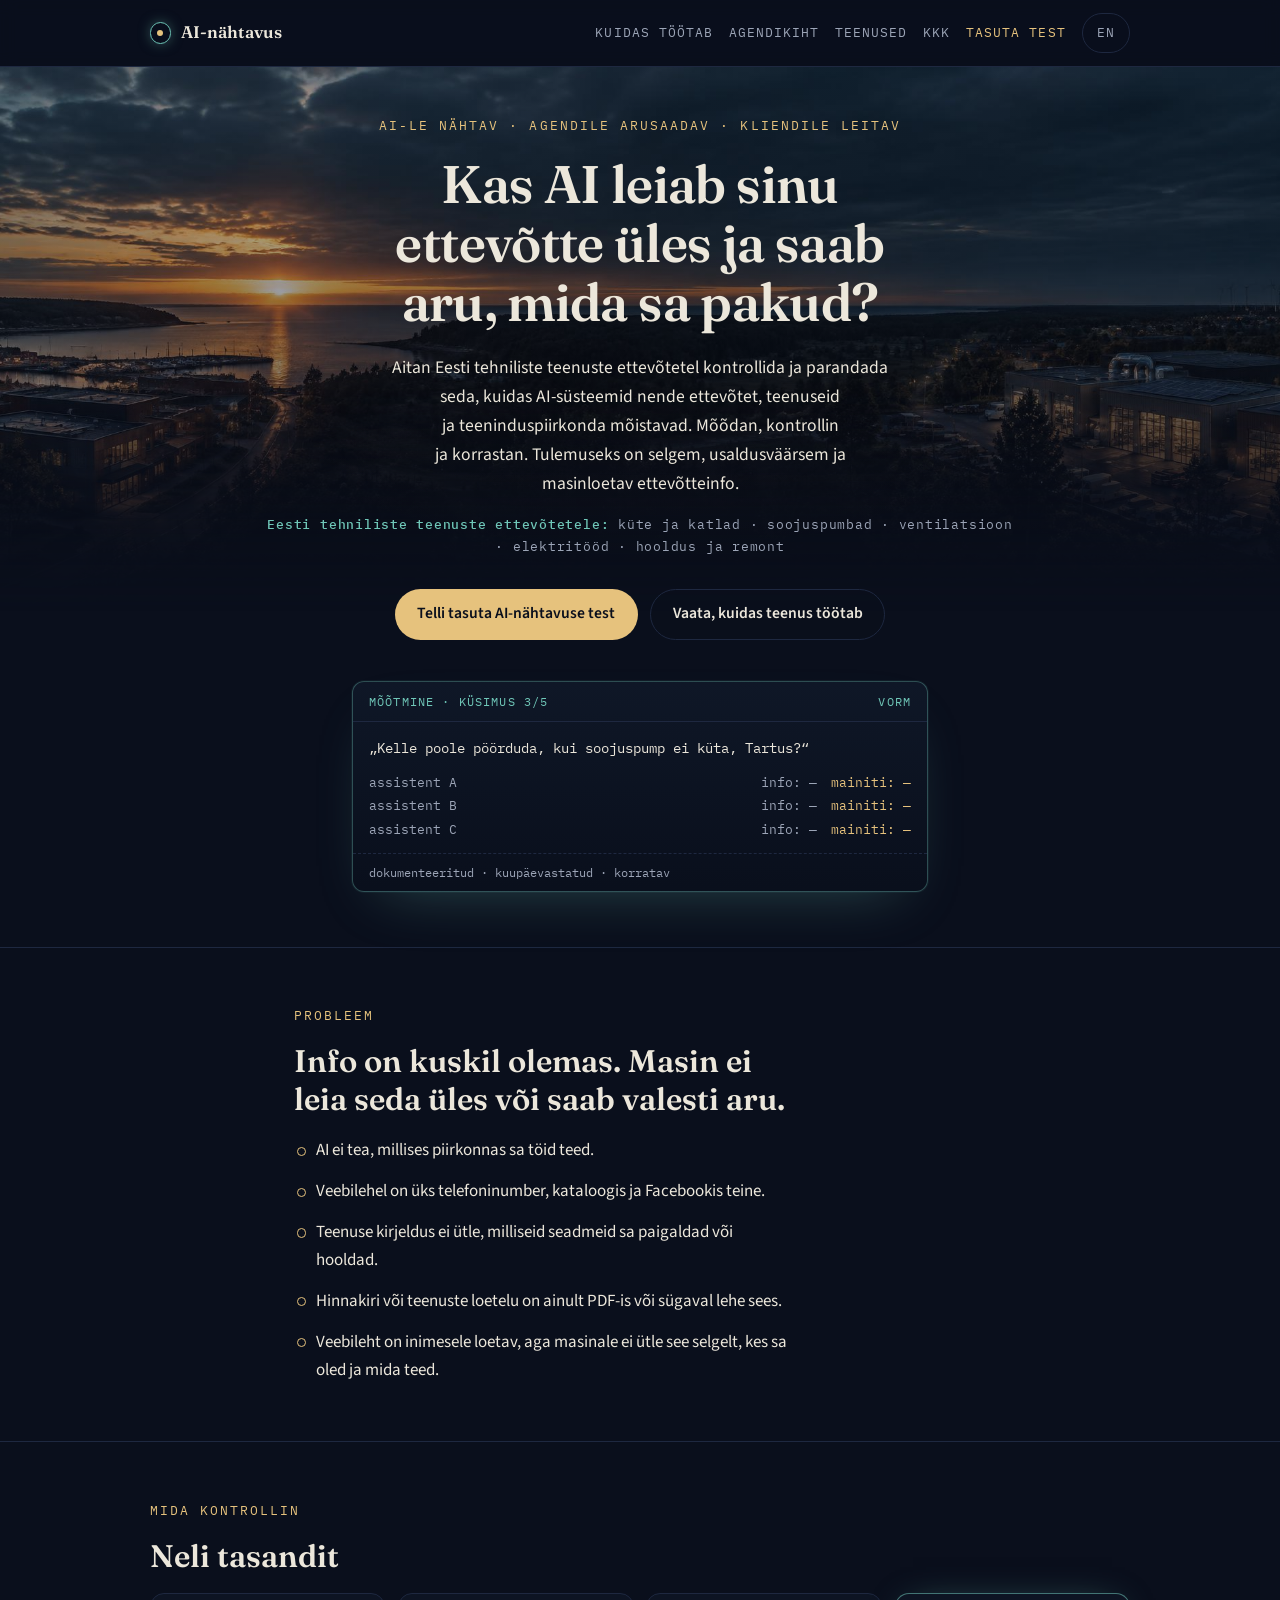
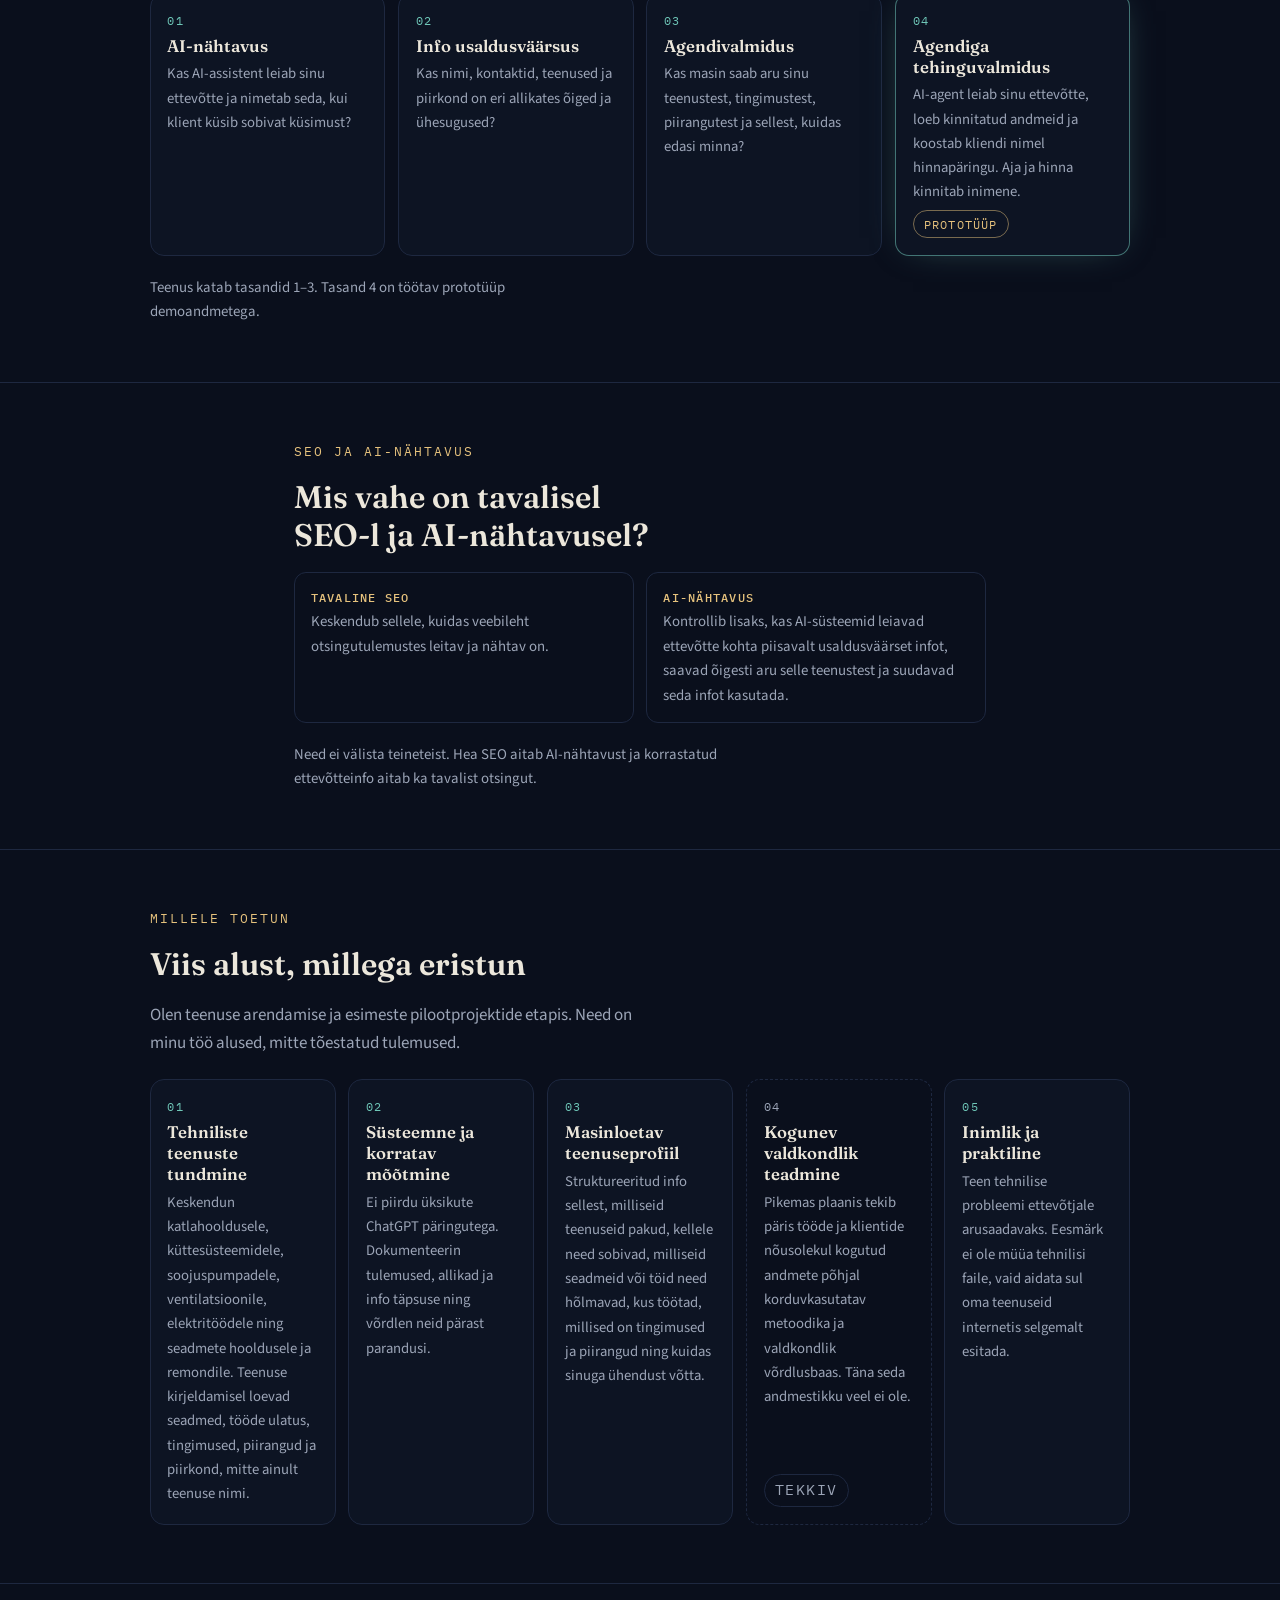
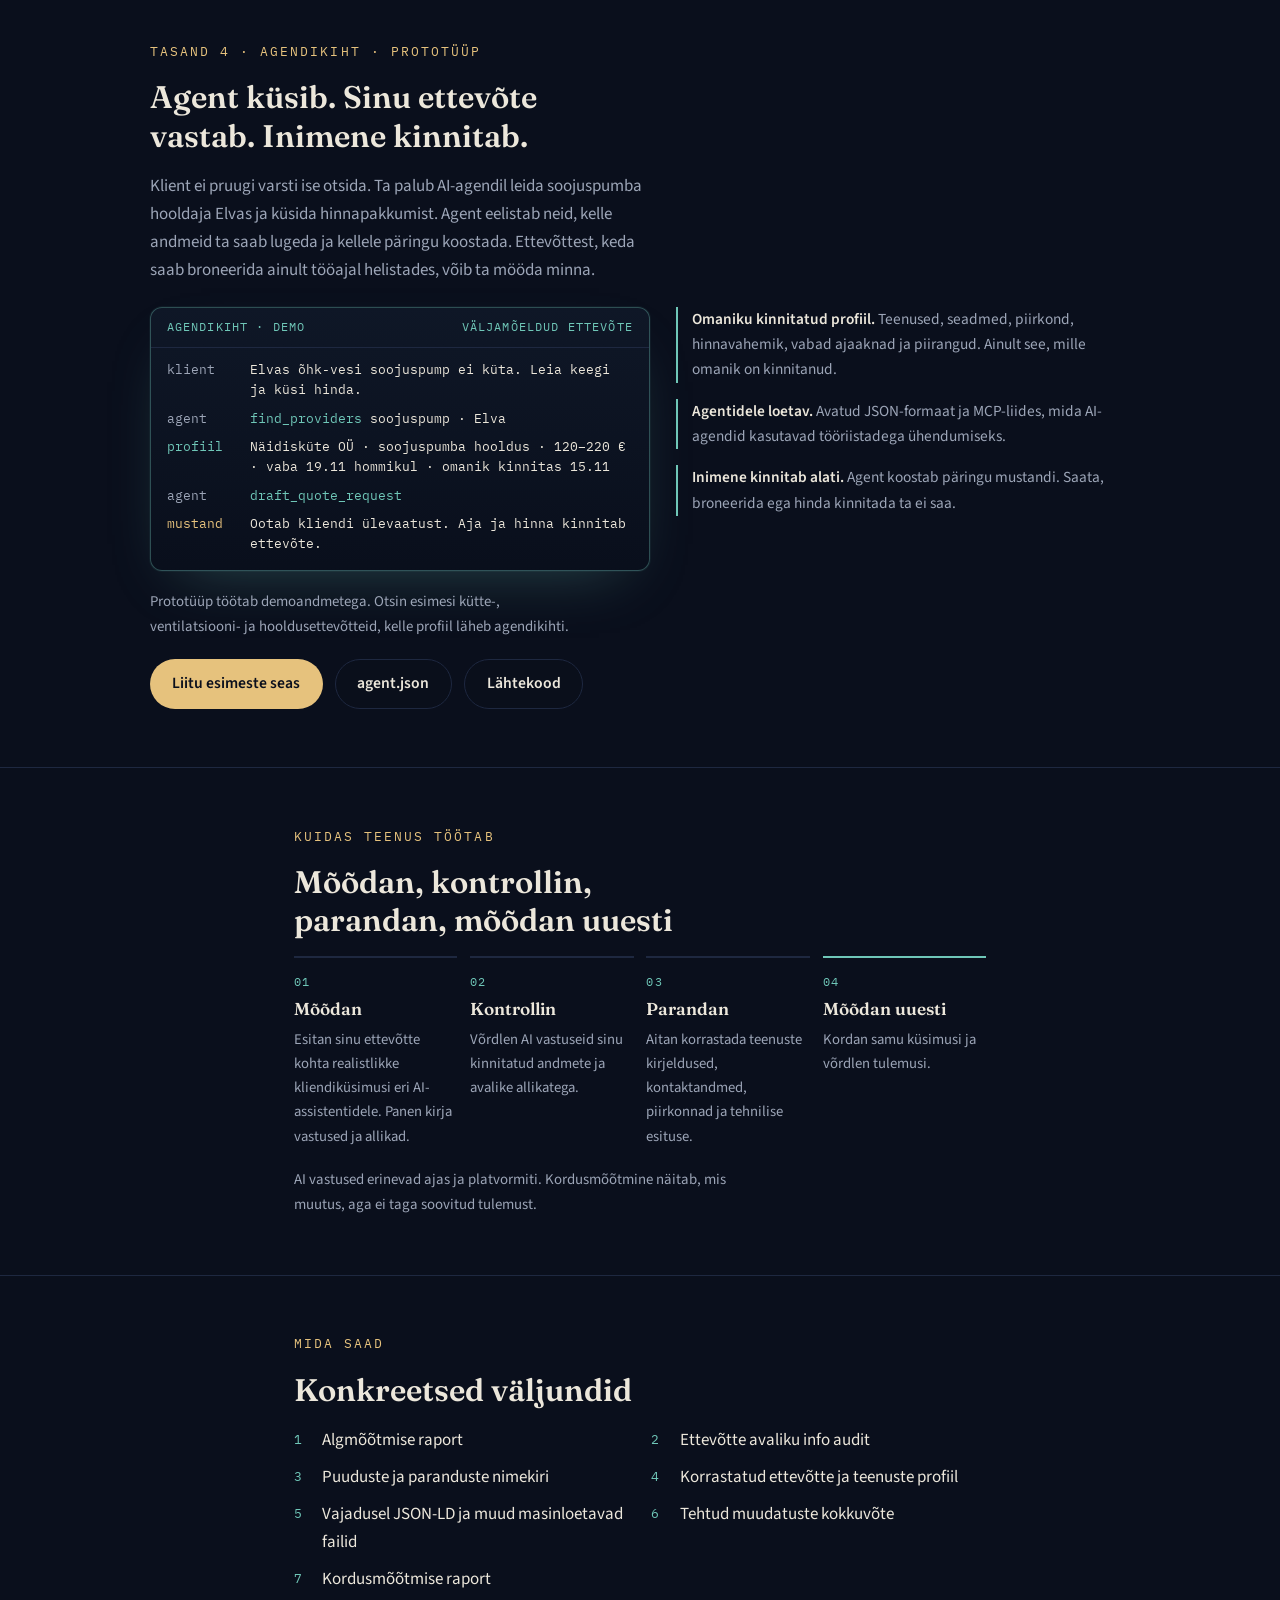
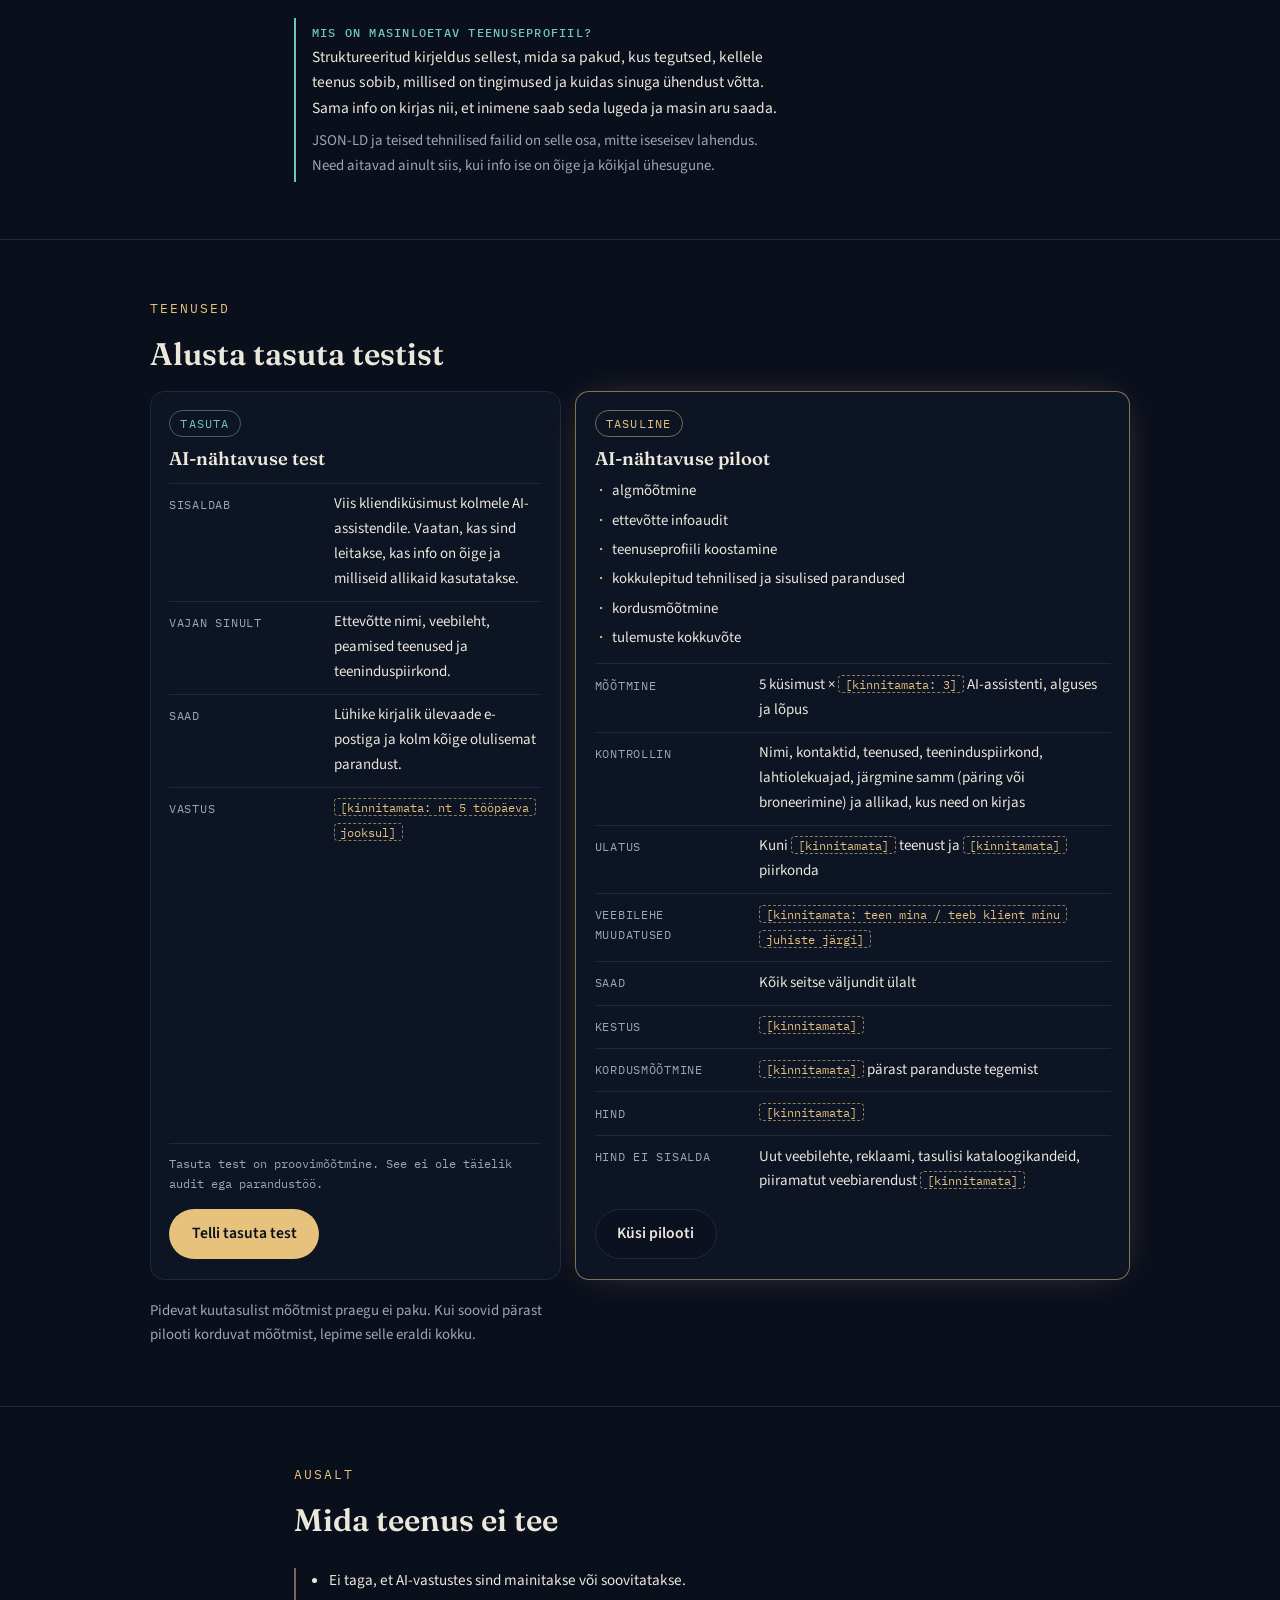
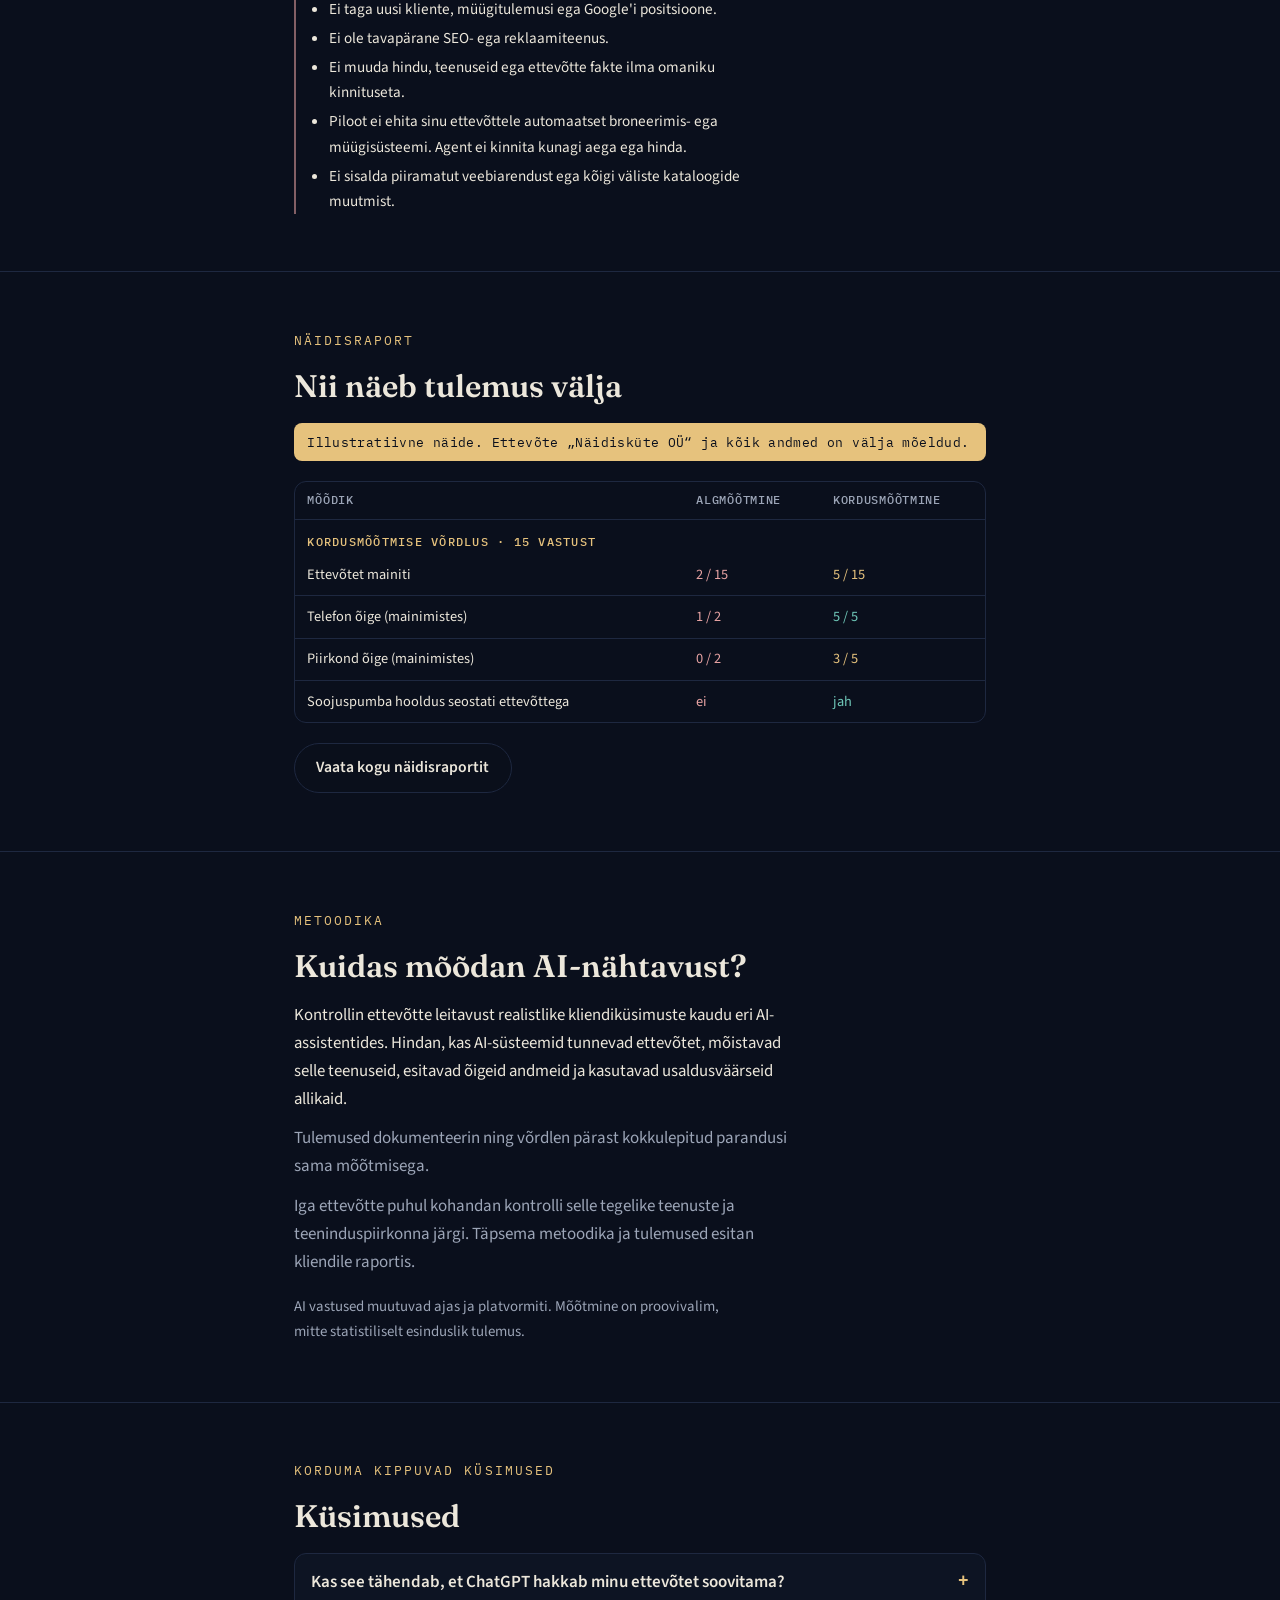
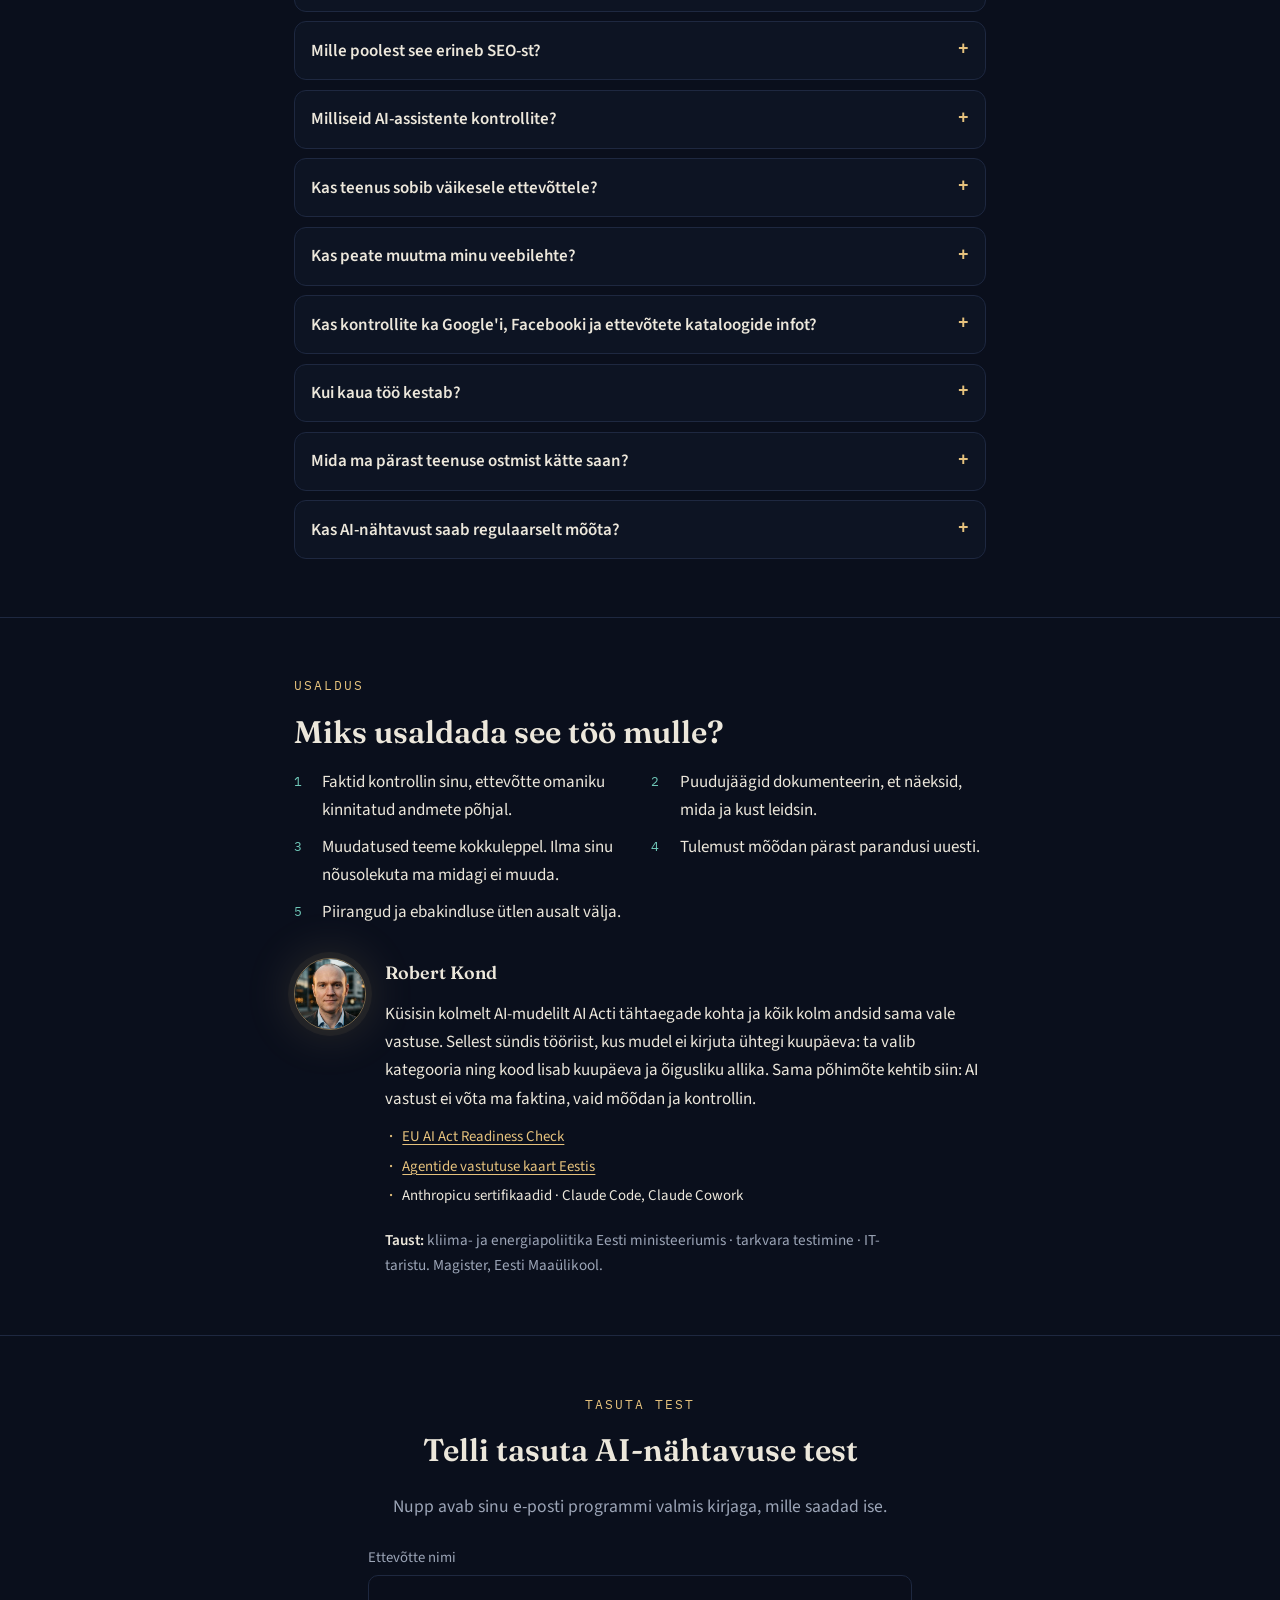
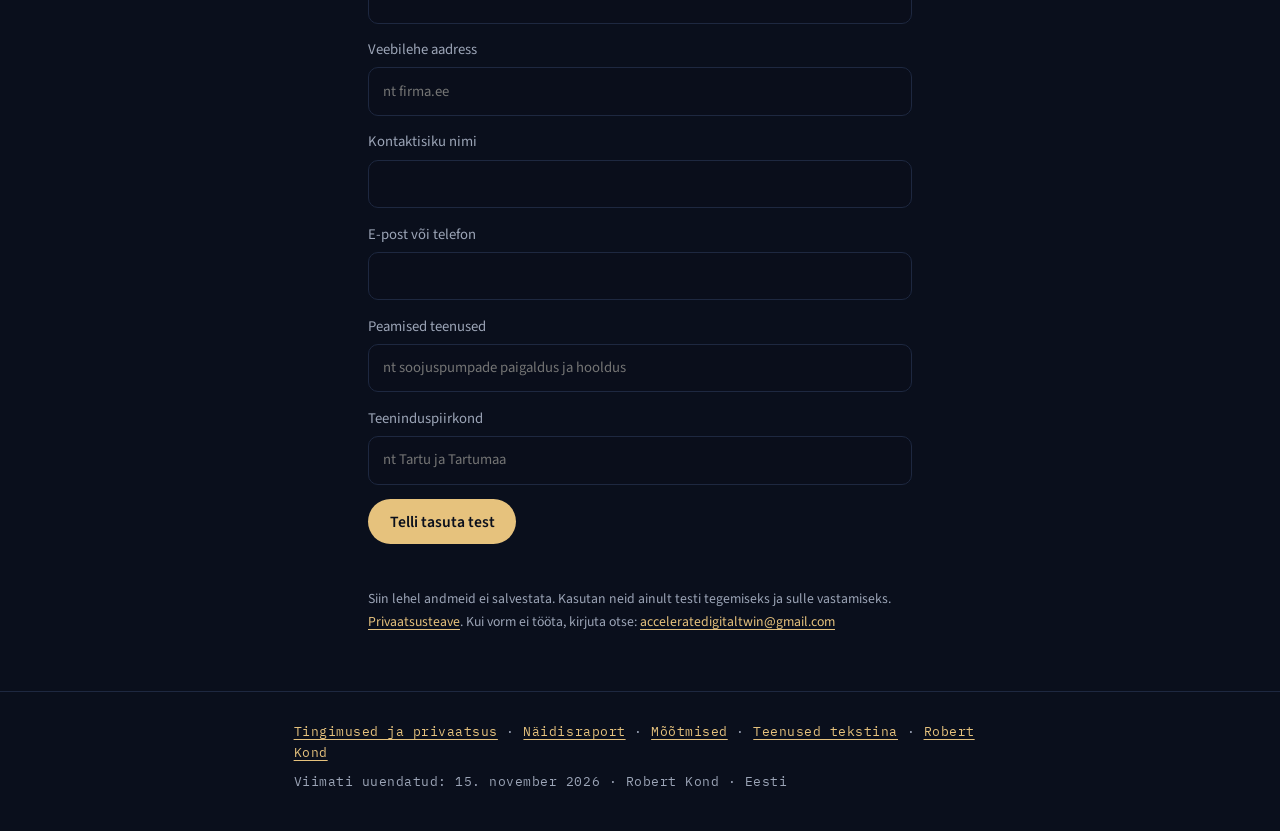
==== commit 5b30ec22: "feat: agent layer section - level 4 shown as a working prototype Level 4 card links to a new section" ====
--- a/index.html
+++ b/index.html
@@ -89,6 +89,7 @@
     <a class="site-name" href="./"><span class="mark" aria-hidden="true"></span>AI-nähtavus</a>
     <span class="head-right">
       <a class="head-link soft" href="#kuidas-et">Kuidas töötab</a>
+      <a class="head-link soft" href="#agendikiht-et">Agendikiht</a>
       <a class="head-link soft" href="#teenused-et">Teenused</a>
       <a class="head-link soft" href="#kkk-et">KKK</a>
       <a class="head-link" href="#test-et">Tasuta test</a>
@@ -143,9 +144,9 @@
         <li><b>AI-nähtavus</b><span>Kas AI-assistent leiab sinu ettevõtte ja nimetab seda, kui klient küsib sobivat küsimust?</span></li>
         <li><b>Info usaldusväärsus</b><span>Kas nimi, kontaktid, teenused ja piirkond on eri allikates õiged ja ühesugused?</span></li>
         <li><b>Agendivalmidus</b><span>Kas masin saab aru sinu teenustest, tingimustest, piirangutest ja sellest, kuidas edasi minna?</span></li>
-        <li class="future"><b>Agendiga tehinguvalmidus</b><span>Täna mõõdame nähtavust ja korrastame ettevõtte infot. Homme võib see olla aluseks AI-agentidega suhtlemisele. Praegune teenus ei tee automaatseid päringuid, broneeringuid ega tehinguid.</span><span class="tag">Suund</span></li>
-      </ol>
-      <p class="fine">Praegune teenus katab tasandid 1–3.</p>
+        <li class="proto"><b>Agendiga tehinguvalmidus</b><span>AI-agent leiab sinu ettevõtte, loeb kinnitatud andmeid ja koostab kliendi nimel hinnapäringu. Aja ja hinna kinnitab inimene.</span><a class="tag core" href="#agendikiht-et">Prototüüp</a></li>
+      </ol>
+      <p class="fine">Teenus katab tasandid 1–3. Tasand 4 on töötav prototüüp demoandmetega.</p>
     </div>
   </section>
 
@@ -173,6 +174,37 @@
         <li class="future"><b>Kogunev valdkondlik teadmine</b><span>Pikemas plaanis tekib päris tööde ja klientide nõusolekul kogutud andmete põhjal korduvkasutatav metoodika ja valdkondlik võrdlusbaas. Täna seda andmestikku veel ei ole.</span><span class="tag">Tekkiv</span></li>
         <li><b>Inimlik ja praktiline</b><span>Teen tehnilise probleemi ettevõtjale arusaadavaks. Eesmärk ei ole müüa tehnilisi faile, vaid aidata sul oma teenuseid internetis selgemalt esitada.</span></li>
       </ol>
+    </div>
+  </section>
+
+  <section class="block wide" id="agendikiht-et" aria-labelledby="h-agendikiht-et">
+    <div class="wrap">
+      <p class="kicker">Tasand 4 · Agendikiht · prototüüp</p>
+      <h2 id="h-agendikiht-et">Agent küsib. Sinu ettevõte vastab. Inimene kinnitab.</h2>
+      <p class="section-lead">Klient ei pruugi varsti ise otsida. Ta palub AI-agendil leida soojuspumba hooldaja Elvas ja küsida hinnapakkumist. Agent eelistab neid, kelle andmeid ta saab lugeda ja kellele päringu koostada. Ettevõttest, keda saab broneerida ainult tööajal helistades, võib ta mööda minna.</p>
+      <div class="agent-grid">
+        <div class="probe term" role="img" aria-label="Demo: agent leiab väljamõeldud ettevõtte ja koostab hinnapäringu mustandi">
+          <div class="probe-h"><span>Agendikiht · demo</span><span>väljamõeldud ettevõte</span></div>
+          <ol class="term-lines">
+            <li><span class="who">klient</span>Elvas õhk-vesi soojuspump ei küta. Leia keegi ja küsi hinda.</li>
+            <li><span class="who">agent</span><span><code>find_providers</code> soojuspump · Elva</span></li>
+            <li><span class="who ok">profiil</span>Näidisküte OÜ · soojuspumba hooldus · 120–220 € · vaba 19.11 hommikul · omanik kinnitas 15.11</li>
+            <li><span class="who">agent</span><span><code>draft_quote_request</code></span></li>
+            <li><span class="who gold">mustand</span>Ootab kliendi ülevaatust. Aja ja hinna kinnitab ettevõte.</li>
+          </ol>
+        </div>
+        <ul class="agent-points">
+          <li><b>Omaniku kinnitatud profiil.</b> Teenused, seadmed, piirkond, hinnavahemik, vabad ajaaknad ja piirangud. Ainult see, mille omanik on kinnitanud.</li>
+          <li><b>Agentidele loetav.</b> Avatud JSON-formaat ja MCP-liides, mida AI-agendid kasutavad tööriistadega ühendumiseks.</li>
+          <li><b>Inimene kinnitab alati.</b> Agent koostab päringu mustandi. Saata, broneerida ega hinda kinnitada ta ei saa.</li>
+        </ul>
+      </div>
+      <p class="fine">Prototüüp töötab demoandmetega. Otsin esimesi kütte-, ventilatsiooni- ja hooldusettevõtteid, kelle profiil läheb agendikihti.</p>
+      <div class="cta-row left">
+        <a class="btn btn-gold" href="mailto:acceleratedigitaltwin@gmail.com?subject=Agendikiht%3A%20soovin%20liituda">Liitu esimeste seas</a>
+        <a class="btn btn-ghost" href="agent.json">agent.json</a>
+        <a class="btn btn-ghost" href="https://github.com/RKCD/ai-nahtavus/tree/main/agent">Lähtekood</a>
+      </div>
     </div>
   </section>
 
@@ -267,7 +299,7 @@
           <li>Ei taga uusi kliente, müügitulemusi ega Google'i positsioone.</li>
           <li>Ei ole tavapärane SEO- ega reklaamiteenus.</li>
           <li>Ei muuda hindu, teenuseid ega ettevõtte fakte ilma omaniku kinnituseta.</li>
-          <li>Ei sisalda automaatse AI-agendi, broneerimis- ega müügisüsteemi ehitamist.</li>
+          <li>Piloot ei ehita sinu ettevõttele automaatset broneerimis- ega müügisüsteemi. Agent ei kinnita kunagi aega ega hinda.</li>
           <li>Ei sisalda piiramatut veebiarendust ega kõigi väliste kataloogide muutmist.</li>
         </ul>
       </div>
@@ -392,6 +424,7 @@
     <a class="site-name" href="./?lang=en"><span class="mark" aria-hidden="true"></span>AI Visibility</a>
     <span class="head-right">
       <a class="head-link soft" href="#how-en">How it works</a>
+      <a class="head-link soft" href="#agent-layer-en">Agent layer</a>
       <a class="head-link soft" href="#services-en">Services</a>
       <a class="head-link soft" href="#faq-en">FAQ</a>
       <a class="head-link" href="#test-en">Free test</a>
@@ -446,9 +479,9 @@
         <li><b>AI visibility</b><span>Does an AI assistant find your company and name it when a customer asks a relevant question?</span></li>
         <li><b>Reliable information</b><span>Are your name, contacts, services and area correct and consistent across sources?</span></li>
         <li><b>Agent readiness</b><span>Can a machine understand your services, terms, limits and the next step?</span></li>
-        <li class="future"><b>Agent transaction readiness</b><span>Today we measure visibility and put company information in order. Tomorrow this may be the basis for dealing with AI agents. The current service makes no automated enquiries, bookings or transactions.</span><span class="tag">Direction</span></li>
-      </ol>
-      <p class="fine">The current service covers levels 1–3.</p>
+        <li class="proto"><b>Agent transaction readiness</b><span>An AI agent finds your company, reads verified data and drafts a quote request on the customer’s behalf. A person confirms time and price.</span><a class="tag core" href="#agent-layer-en">Prototype</a></li>
+      </ol>
+      <p class="fine">The service covers levels 1–3. Level 4 is a working prototype with demo data.</p>
     </div>
   </section>
 
@@ -476,6 +509,37 @@
         <li class="future"><b>Growing sector knowledge</b><span>Over time, real projects and data collected with clients’ consent will build a reusable method and a sector benchmark. That dataset doesn’t exist yet.</span><span class="tag">Emerging</span></li>
         <li><b>Human and practical</b><span>I make technical problems understandable for the business owner. The goal isn’t to sell technical files, but to help you present your services more clearly online.</span></li>
       </ol>
+    </div>
+  </section>
+
+  <section class="block wide" id="agent-layer-en" aria-labelledby="h-agent-layer-en">
+    <div class="wrap">
+      <p class="kicker">Level 4 · Agent layer · prototype</p>
+      <h2 id="h-agent-layer-en">The agent asks. Your company answers. A person confirms.</h2>
+      <p class="section-lead">Soon customers may not search themselves. They will ask an AI agent to find a heat pump technician in Elva and request a quote. Agents favour companies whose data they can read and to whom they can draft a request. A company you can only book by phone during office hours may be passed over.</p>
+      <div class="agent-grid">
+        <div class="probe term" role="img" aria-label="Demo: an agent finds a fictional company and drafts a quote request">
+          <div class="probe-h"><span>Agent layer · demo</span><span>fictional company</span></div>
+          <ol class="term-lines">
+            <li><span class="who">customer</span>My air-to-water heat pump in Elva isn’t heating. Find someone and ask for a price.</li>
+            <li><span class="who">agent</span><span><code>find_providers</code> heat pump · Elva</span></li>
+            <li><span class="who ok">profile</span>Näidisküte OÜ · heat pump maintenance · €120–220 · open 19 Nov morning · owner verified 15 Nov</li>
+            <li><span class="who">agent</span><span><code>draft_quote_request</code></span></li>
+            <li><span class="who gold">draft</span>Awaiting the customer’s review. The company confirms time and price.</li>
+          </ol>
+        </div>
+        <ul class="agent-points">
+          <li><b>Owner-verified profile.</b> Services, equipment, area, price range, open time windows and limits. Only what the owner has confirmed.</li>
+          <li><b>Readable by agents.</b> An open JSON format and an MCP interface, which AI agents use to connect to tools.</li>
+          <li><b>A person always confirms.</b> The agent drafts the request. It cannot send it, book or confirm a price.</li>
+        </ul>
+      </div>
+      <p class="fine">The prototype runs on demo data. I’m looking for the first heating, ventilation and maintenance companies to join the agent layer.</p>
+      <div class="cta-row left">
+        <a class="btn btn-gold" href="mailto:acceleratedigitaltwin@gmail.com?subject=Agent%20layer%3A%20I%27d%20like%20to%20join">Join the first companies</a>
+        <a class="btn btn-ghost" href="agent.json">agent.json</a>
+        <a class="btn btn-ghost" href="https://github.com/RKCD/ai-nahtavus/tree/main/agent">Source code</a>
+      </div>
     </div>
   </section>
 
@@ -570,7 +634,7 @@
           <li>It doesn’t guarantee new customers, sales or Google rankings.</li>
           <li>It isn’t a standard SEO or advertising service.</li>
           <li>It doesn’t change prices, services or company facts without the owner’s confirmation.</li>
-          <li>It doesn’t include building an automated AI agent, booking or sales system.</li>
+          <li>The pilot doesn’t build an automated booking or sales system for your company. An agent never confirms a time or price.</li>
           <li>It doesn’t include unlimited web development or changing every external directory.</li>
         </ul>
       </div>
--- a/site.css
+++ b/site.css
@@ -334,3 +334,21 @@
 .who-name { margin-top: 0; }
 @media (max-width: 64rem) { .levels.five { grid-template-columns: repeat(2, minmax(0, 1fr)); } }
 @media (max-width: 40rem) { .kinds.two, .levels.five { grid-template-columns: 1fr; } }
+
+/* ---- Agent layer (level 4) ---- */
+.levels li.proto { border-color: rgba(111,199,184,.55); box-shadow: 0 0 36px -18px rgba(111,199,184,.6); }
+.levels a.tag { text-decoration: none; }
+.agent-grid { display: grid; grid-template-columns: minmax(0, 1.1fr) minmax(0, 1fr); gap: 1.6rem; align-items: start; }
+.probe.term { margin-top: 0; max-width: none; }
+.term-lines { list-style: none; margin: 0; padding: .8rem 1rem 1rem; display: grid; gap: .55rem; }
+.term-lines li { display: grid; grid-template-columns: 4.6rem minmax(0, 1fr); gap: .6rem; color: var(--ivory); font-size: .8rem; line-height: 1.55; }
+.term-lines .who { color: var(--muted); }
+.term-lines .who.ok { color: var(--teal); }
+.term-lines .who.gold { color: var(--gold); }
+.term-lines code { font-family: var(--mono); color: var(--teal); }
+.agent-points { list-style: none; padding: 0; margin: 0; display: grid; gap: 1rem; }
+.agent-points li { border-left: 2px solid var(--teal); padding-left: .9rem; color: var(--muted); font-size: .96rem; }
+.agent-points b { color: var(--ivory); font-weight: 600; }
+.cta-row.left { justify-content: flex-start; margin-top: 1.2rem; }
+@media (max-width: 52rem) { .agent-grid { grid-template-columns: 1fr; } }
+@media (max-width: 40rem) { .term-lines li { grid-template-columns: 1fr; gap: 0; } }
